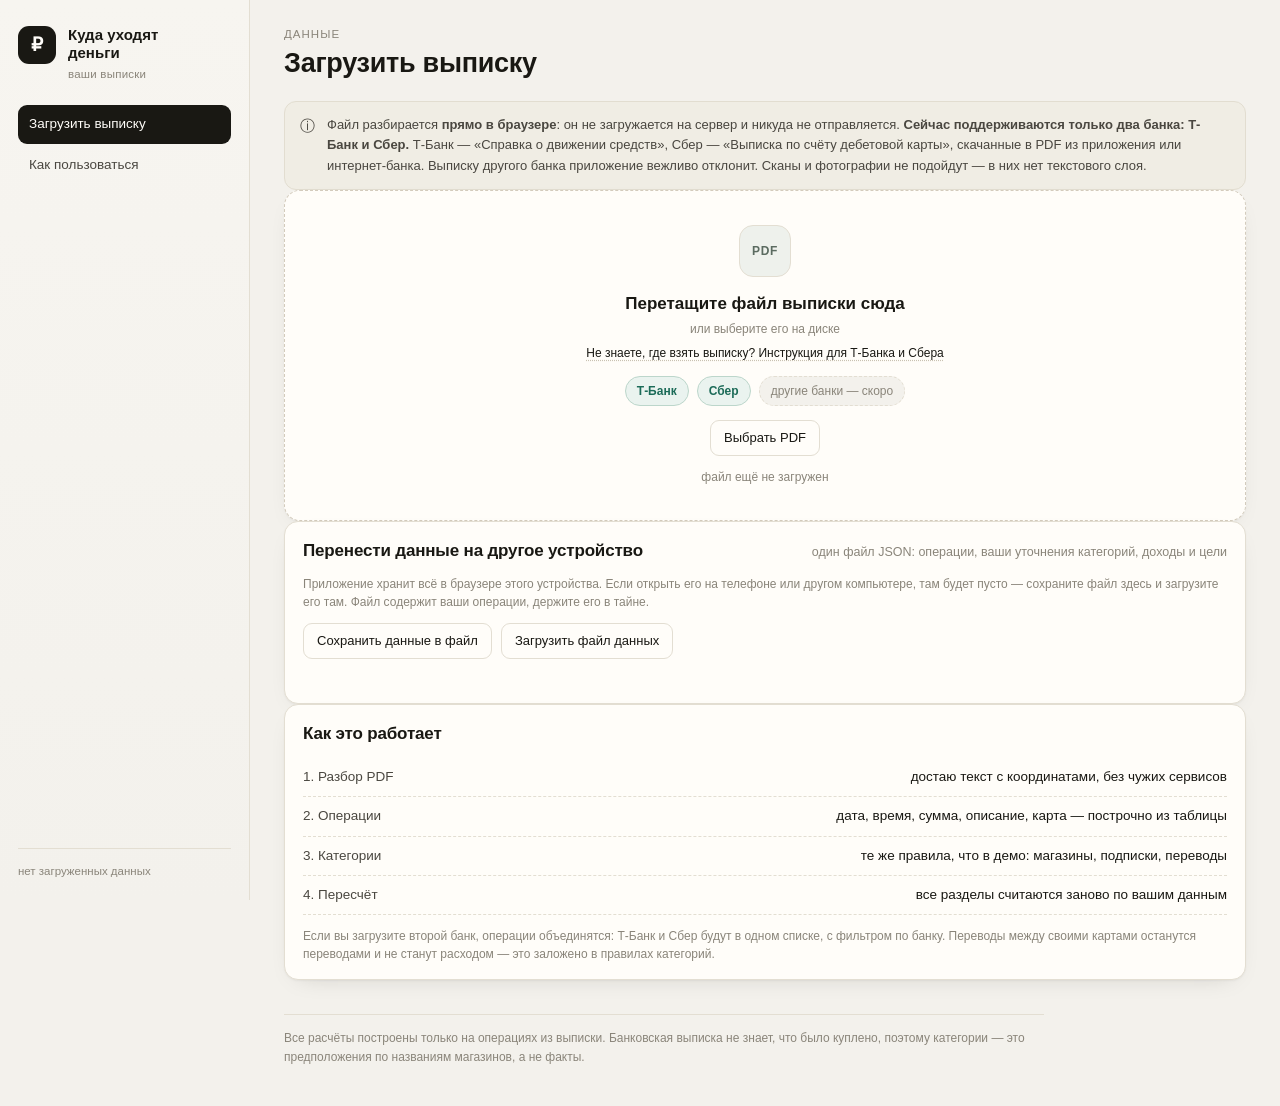
==== index.html @ 649d1c8f "Плашка банков: «другие банки — скоро» вместо «пока нет»" ====
<!DOCTYPE html>
<html lang="ru">
<head>
<meta charset="utf-8">
<meta name="viewport" content="width=device-width, initial-scale=1">
<title>Куда уходят деньги — разбор выписок Т-Банка и Сбера</title>
<meta name="theme-color" content="#f3f1ec">
<meta name="description" content="Разбор банковских выписок Т-Банка и Сбера: привычки, подписки, экономия. Данные не покидают устройство.">
<meta name="mobile-web-app-capable" content="yes">
<meta name="apple-mobile-web-app-capable" content="yes">
<meta name="apple-mobile-web-app-status-bar-style" content="default">
<meta name="apple-mobile-web-app-title" content="Деньги">
<link rel="manifest" href="manifest.webmanifest">
<link rel="apple-touch-icon" href="icon-192.png">
<link rel="icon" href="icon-192.png">
<style>
:root{
  --paper:#f3f1ec;
  --card:#fffdf9;
  --ink:#191813;
  --ink-2:#4a4740;
  --muted:#8a857a;
  --line:#e3ded2;
  --line-2:#efeae0;
  --green:#1c6b58;
  --green-soft:#e4efe9;
  --terra:#b4552a;
  --terra-soft:#f8e9e0;
  --amber:#a8791a;
  --amber-soft:#f8efd8;
  --red:#a8322a;
  --red-soft:#f8e4e1;
  --blue:#2f5f8f;
  --blue-soft:#e5eefa;
  --shadow:0 1px 2px rgba(25,24,19,.04), 0 8px 24px -16px rgba(25,24,19,.25);
  --r:14px;
}
*{box-sizing:border-box}
html,body{margin:0;padding:0}
body{
  background:var(--paper);
  color:var(--ink);
  font:15px/1.5 -apple-system,"Segoe UI",Roboto,"Helvetica Neue",Arial,sans-serif;
  -webkit-font-smoothing:antialiased;
  font-feature-settings:"tnum" 1,"lnum" 1;
}
h1,h2,h3,h4{margin:0;font-weight:600;letter-spacing:-.01em}
a{color:inherit}
button{font:inherit}

/* ---------- shell ---------- */
.shell{display:flex;min-height:100vh;max-width:1500px;margin:0 auto}
.side{
  width:250px;flex:0 0 250px;border-right:1px solid var(--line);
  padding:26px 18px 20px;position:sticky;top:0;height:100vh;
  display:flex;flex-direction:column;gap:22px;background:linear-gradient(180deg,#f7f5f0,#f3f1ec)
}
.brand{display:flex;gap:12px;align-items:flex-start}
.brand-mark{
  width:38px;height:38px;border-radius:11px;background:var(--ink);color:#fffdf9;
  display:grid;place-items:center;font-size:19px;font-weight:600;flex:0 0 38px
}
.brand-title{font-size:15px;font-weight:600;line-height:1.2}
.brand-sub{font-size:11.5px;color:var(--muted);margin-top:4px;letter-spacing:.02em}
.nav{display:flex;flex-direction:column;gap:2px}
.nav-item{
  display:flex;align-items:center;justify-content:space-between;gap:8px;
  padding:9px 11px;border-radius:9px;cursor:pointer;border:0;background:none;
  text-align:left;color:var(--ink-2);font-size:13.5px
}
.nav-item:hover{background:#eae6dd;color:var(--ink)}
.nav-item.active{background:var(--ink);color:#fffdf9}
.nav-item .badge{
  font-size:10.5px;padding:1px 6px;border-radius:20px;background:#e9e4d9;color:var(--ink-2)
}
.nav-item.active .badge{background:rgba(255,255,255,.16);color:#fff}
.side-foot{margin-top:auto;border-top:1px solid var(--line);padding-top:14px}
.side-note{font-size:11.5px;line-height:1.45;color:var(--muted)}
.side-note b{color:var(--ink-2);font-weight:600}

/* ---------- main ---------- */
.main{flex:1;min-width:0;padding:26px 34px 40px;max-width:1180px}
.top{display:flex;align-items:flex-end;justify-content:space-between;gap:20px;margin-bottom:22px}
.crumb{font-size:11.5px;text-transform:uppercase;letter-spacing:.09em;color:var(--muted);margin-bottom:5px}
h1{font-size:27px;line-height:1.15}
.top-right{display:flex;gap:10px;align-items:center}
.period-pill{display:flex;justify-content:flex-end;flex:1;min-width:0}
.top{flex-wrap:wrap}
.foot{margin-top:34px;font-size:12px;color:var(--muted);border-top:1px solid var(--line);padding-top:14px;max-width:760px;line-height:1.55}

/* ---------- blocks ---------- */
.section{margin:30px 0 0}
.section-head{display:flex;align-items:baseline;justify-content:space-between;gap:16px;margin-bottom:12px}
.section-head h2{font-size:17px}
.section-head .hint{font-size:12.5px;color:var(--muted);max-width:520px;text-align:right}
.grid{display:grid;gap:14px}
.g2{grid-template-columns:repeat(2,minmax(0,1fr))}
.g3{grid-template-columns:repeat(3,minmax(0,1fr))}
.g4{grid-template-columns:repeat(4,minmax(0,1fr))}
.card{background:var(--card);border:1px solid var(--line);border-radius:var(--r);padding:16px 18px;box-shadow:var(--shadow)}
.card.pad0{padding:0;overflow:hidden}
.kpi .label{font-size:12px;color:var(--muted);letter-spacing:.01em}
.kpi .value{font-size:26px;font-weight:600;letter-spacing:-.02em;margin-top:6px;line-height:1.1}
.kpi .value.sm{font-size:21px}
.kpi .sub{font-size:12px;color:var(--muted);margin-top:6px}
.kpi .sub b{color:var(--ink-2);font-weight:600}
.kpi.accent{background:linear-gradient(160deg,#1e5b4d,#173f36);color:#f2f6f3;border-color:#173f36}
.kpi.accent .label,.kpi.accent .sub{color:#b9cfc7}
.kpi.accent .sub b{color:#fff}
.kpi.warn{background:var(--terra-soft);border-color:#efd6c8}
.kpi.warn .label{color:#8c4a25}
.kpi.green{background:var(--green-soft);border-color:#d3e6dd}

.note{
  display:flex;gap:12px;padding:13px 15px;border-radius:12px;font-size:13px;line-height:1.55;
  background:var(--amber-soft);border:1px solid #ecdcb4;color:#5f4a14
}
.note .ico{font-size:15px;line-height:1.4}
.note.blue{background:var(--blue-soft);border-color:#cfdff2;color:#254b73}
.note.grey{background:#f0ede4;border-color:#e2ddd0;color:var(--ink-2)}

/* ---------- tables ---------- */
table{width:100%;border-collapse:collapse;font-size:13.5px}
th{
  text-align:left;font-weight:600;font-size:11px;letter-spacing:.07em;text-transform:uppercase;
  color:var(--muted);padding:8px 10px;border-bottom:1px solid var(--line)
}
td{padding:9px 10px;border-bottom:1px solid var(--line-2);vertical-align:middle}
tr:last-child td{border-bottom:0}
tbody tr:hover{background:#faf8f3}
td.num,th.num{text-align:right;font-variant-numeric:tabular-nums;white-space:nowrap}
.t-muted{color:var(--muted)}
.t-small{font-size:12px}
.clickable{cursor:pointer}
.rowlink{color:inherit;text-decoration:none}
tr.link:hover .name{color:var(--green);text-decoration:underline;text-underline-offset:3px}
.link{cursor:pointer;text-decoration:underline dotted;text-decoration-color:#c9c2b2;text-underline-offset:3px}
.link:hover{color:var(--green);text-decoration-color:var(--green)}
tr.active-row{background:#f6f2e7}
.kpi .value.sm{font-size:19px}

.chip{
  display:inline-flex;align-items:center;gap:5px;font-size:11.5px;padding:2px 8px;border-radius:20px;
  background:#efebe1;color:var(--ink-2);white-space:nowrap
}
.chip.green{background:var(--green-soft);color:#1a5a4a}
.chip.red{background:var(--red-soft);color:#8f2a23}
.chip.amber{background:var(--amber-soft);color:#7a5813}
.chip.blue{background:var(--blue-soft);color:#2b527c}
.chip.terra{background:var(--terra-soft);color:#8f4322}
.dot{width:8px;height:8px;border-radius:50%;display:inline-block;flex:0 0 8px}

.legend{display:flex;flex-wrap:wrap;gap:10px 16px;font-size:12px;color:var(--ink-2)}
.legend i{width:9px;height:9px;border-radius:3px;display:inline-block;margin-right:6px}

/* ---------- charts ---------- */
.chart{width:100%;display:block;overflow:visible}
.chart text{font-size:10.5px;fill:var(--muted);font-variant-numeric:tabular-nums}
.chart .gridline{stroke:var(--line-2);stroke-width:1}
.chart .axis{stroke:var(--line);stroke-width:1}
.chart .bar{transition:opacity .15s}
.chart .bar:hover{opacity:.75}
.spark{height:120px}
.hbar-row{display:grid;grid-template-columns:1fr;gap:4px;margin-bottom:10px}
.hbar-top{display:flex;justify-content:space-between;font-size:12.5px;gap:10px}
.hbar-track{height:7px;background:#eae5da;border-radius:5px;overflow:hidden}
.hbar-fill{height:100%;border-radius:5px;background:var(--green)}

/* ---------- misc ---------- */
.kv{display:flex;justify-content:space-between;gap:12px;padding:7px 0;border-bottom:1px dashed var(--line-2);font-size:13.5px}
.kv:last-child{border-bottom:0}
.kv .k{color:var(--muted)}
.kv .v{font-weight:600;font-variant-numeric:tabular-nums}
.two-col{display:grid;grid-template-columns:1.15fr .85fr;gap:14px}
.three-col{display:grid;grid-template-columns:repeat(3,minmax(0,1fr));gap:14px;align-items:start}
.list{display:flex;flex-direction:column}
.list-item{display:flex;justify-content:space-between;align-items:center;gap:14px;padding:11px 0;border-bottom:1px solid var(--line-2)}
.list-item:last-child{border-bottom:0}
.list-item .t{font-size:13.5px}
.list-item .s{font-size:11.5px;color:var(--muted);margin-top:2px}
.list-item .a{font-weight:600;white-space:nowrap;font-variant-numeric:tabular-nums}
.empty{padding:26px;text-align:center;color:var(--muted);font-size:13px}

.btn{
  border:1px solid var(--line);background:var(--card);color:var(--ink);padding:7px 13px;border-radius:9px;
  cursor:pointer;font-size:13px
}
.btn:hover{border-color:#cfc8b8;background:#faf8f3}
.btn.active{background:var(--ink);color:#fffdf9;border-color:var(--ink)}
.btn.sm{padding:4px 10px;font-size:12px;border-radius:7px}
.seg{display:inline-flex;background:#eae5da;border-radius:10px;padding:3px;gap:2px;flex-wrap:wrap}
.seg .btn{border:0;background:none;border-radius:7px;padding:6px 11px}
.seg .btn.active{background:var(--card);box-shadow:0 1px 3px rgba(0,0,0,.08);color:var(--ink)}

input[type=text],input[type=search],select{
  font:inherit;font-size:13.5px;padding:8px 11px;border:1px solid var(--line);border-radius:9px;
  background:var(--card);color:var(--ink);outline:none;min-width:0
}
input[type=text]:focus,input[type=search]:focus,select:focus{border-color:#b9b2a2;box-shadow:0 0 0 3px #ece7dc}
input[type=range]{accent-color:var(--green);width:100%}
.filters{display:flex;gap:9px;flex-wrap:wrap;align-items:center}

/* modal */
.modal{position:fixed;inset:0;background:rgba(25,24,19,.38);backdrop-filter:blur(2px);display:grid;place-items:center;padding:24px;z-index:50}
.modal[hidden]{display:none}
.modal-card{
  background:var(--card);border-radius:16px;max-width:820px;width:100%;max-height:86vh;
  display:flex;flex-direction:column;box-shadow:0 30px 80px -30px rgba(0,0,0,.5);border:1px solid var(--line)
}
.modal-head{display:flex;justify-content:space-between;align-items:flex-start;gap:16px;padding:18px 20px 12px;border-bottom:1px solid var(--line-2)}
.modal-head h3{font-size:16px}
.modal-sub{font-size:12.5px;color:var(--muted);margin-top:3px}
.modal-body,#modalBody{padding:6px 20px 20px;overflow:auto}
.icon-btn{border:0;background:#efebe1;width:30px;height:30px;border-radius:8px;cursor:pointer;color:var(--ink-2)}
.icon-btn:hover{background:#e6e0d3}
.tip{
  position:fixed;pointer-events:none;background:var(--ink);color:#fffdf9;font-size:12px;padding:6px 9px;
  border-radius:7px;z-index:99;white-space:nowrap;transform:translate(-50%,-135%)
}

/* insights */
.insight{
  border-left:3px solid var(--green);background:var(--card);border-radius:0 12px 12px 0;
  padding:14px 16px;border-top:1px solid var(--line);border-right:1px solid var(--line);border-bottom:1px solid var(--line)
}
.insight h4{font-size:14px;margin-bottom:6px}
.insight p{margin:0;font-size:13px;color:var(--ink-2);line-height:1.55}
.insight .num{font-weight:600;color:var(--ink)}
.insight.terra{border-left-color:var(--terra)}
.insight.amber{border-left-color:var(--amber)}
.insight.blue{border-left-color:var(--blue)}

.rec{
  display:grid;grid-template-columns:26px 1fr auto;gap:14px;align-items:start;
  padding:15px 16px;border:1px solid var(--line);border-radius:12px;background:var(--card);cursor:pointer;
  transition:border-color .15s,transform .15s
}
.rec:hover{border-color:#c8c0ad}
.rec .pri{font-size:12px;font-weight:600;color:var(--muted);padding-top:2px}
.rec .title{font-size:14.5px;font-weight:600;margin-bottom:4px}
.rec .why{font-size:12.5px;color:var(--ink-2);line-height:1.5;max-width:640px}
.rec .meta{display:flex;gap:8px;flex-wrap:wrap;margin-top:8px}
.rec .save{text-align:right}
.rec .save .v{font-size:17px;font-weight:600;white-space:nowrap}
.rec .save .l{font-size:11px;color:var(--muted)}
.rec.hi{border-left:3px solid var(--red)}
.rec.mid{border-left:3px solid var(--amber)}
.rec.lo{border-left:3px solid var(--line)}

.scen-grid{display:grid;grid-template-columns:1fr 1fr;gap:14px}
.scen-result{background:linear-gradient(160deg,#1e5b4d,#173f36);color:#eef5f1;border-radius:14px;padding:20px}
.scen-result .big{font-size:34px;font-weight:600;letter-spacing:-.02em;line-height:1.1;margin:6px 0 2px}
.scen-result .small{font-size:12px;color:#b9cfc7}
.scen-result hr{border:0;border-top:1px solid rgba(255,255,255,.16);margin:16px 0}
.scen-row{display:flex;justify-content:space-between;font-size:13px;padding:4px 0}
.cat-pick{display:flex;flex-wrap:wrap;gap:7px}
.cat-pick .btn{font-size:12.5px}
.slider-val{font-size:22px;font-weight:600;letter-spacing:-.02em}


/* --- автоматические находки --- */
.ins{position:relative;padding-left:56px}
.ins-n{position:absolute;left:18px;top:18px;font-size:12px;font-weight:700;color:var(--green);letter-spacing:.06em}
.ins-t{font-size:14px;font-weight:600;margin-bottom:5px;line-height:1.35}
.ins-x{font-size:12.8px;line-height:1.55;color:#3c3a33}
.chips{display:flex;flex-wrap:wrap;gap:6px}
/* ---------- период: пресеты + календарь ---------- */
.srcseg{margin-right:2px}
.yearsel{font:inherit;font-size:12px;padding:6px 8px;border:1px solid var(--line);border-radius:9px;background:var(--card);color:var(--ink)}
.datebar{display:flex;align-items:center;gap:10px;flex-wrap:wrap;justify-content:flex-end}
.datebar .presets{background:#eae5da;border-radius:10px;padding:3px;display:inline-flex;gap:2px;flex-wrap:wrap}
.datebar .presets .btn{border:0;background:none;border-radius:7px;padding:6px 9px;font-size:12px;color:var(--ink-2)}
.datebar .presets .btn.active{background:var(--card);box-shadow:0 1px 3px rgba(0,0,0,.08);color:var(--ink)}
.datebar .dates{display:inline-flex;align-items:center;gap:6px;background:var(--card);border:1px solid var(--line);
  border-radius:10px;padding:5px 9px}
.datebar .dates input[type=date]{border:0;background:none;font:inherit;font-size:12.5px;color:var(--ink);
  padding:2px 2px;outline:none;width:118px}
.datebar .dates .dash{color:var(--muted);font-size:12px}
.datebar .rangelbl{font-size:11.5px;color:var(--muted);white-space:nowrap}

/* ---------- рекомендации: прекращённые привычки ---------- */
.rec.done{border-left-color:#9db8ad;background:#f7faf8}
.rec.done .pri{color:#7f9a91}
.rec.done .save .v{color:#5d7a72}

/* ---------- непонятные траты ---------- */
.unk-head{display:flex;justify-content:space-between;align-items:flex-start;gap:14px}
.unk-name{font-size:14.5px;font-weight:600}
.unk-sum{font-size:15px;font-weight:600;white-space:nowrap}
.unk-body{margin-top:10px;display:grid;gap:6px}
.unk-row{display:grid;grid-template-columns:118px 1fr;gap:10px;font-size:12.5px;line-height:1.55;color:var(--ink-2)}
.unk-k{color:var(--muted);font-size:12px}
.unk-row a{color:var(--green)}
.chip.clickable{cursor:pointer;border:1px solid var(--line);background:#faf8f3}
.chip.clickable:hover{background:var(--green-soft);border-color:#c9d9d1}.filters select{max-width:250px}
.filters input[type=number]{font:inherit;font-size:13px;padding:7px 9px;border:1px solid var(--line);border-radius:9px;background:var(--card)}

/* ---------- калькуляторы: месяц, счёт, накопления ---------- */
.inp-num{font:inherit;font-size:13.5px;padding:7px 10px;border:1px solid var(--line);border-radius:9px;
  background:var(--card);color:var(--ink);outline:none;width:130px;text-align:right}
.inp-date{font:inherit;font-size:12.5px;padding:6px 9px;border:1px solid var(--line);border-radius:9px;background:var(--card);color:var(--ink)}
.inp-num:focus,.inp-date:focus{border-color:#b9b2a2;box-shadow:0 0 0 3px #ece7dc}
.calc-table td{padding:7px 10px;vertical-align:middle}
.calc-table td input[type=text]{width:100%;min-width:150px}
.calc-table td input[type=number]{width:130px}
.chk{display:inline-flex;align-items:center;gap:7px;font-size:12.5px;color:var(--ink-2);cursor:pointer;user-select:none}
.chk input{accent-color:var(--green);width:15px;height:15px;cursor:pointer}
.bar{height:6px;border-radius:4px;background:#e7e2d6;overflow:hidden;max-width:220px}
.bar i{display:block;height:100%;background:var(--green);border-radius:4px}
.unk-actions{display:flex;gap:10px;align-items:center;margin-top:10px;flex-wrap:wrap}
.unk-actions select{max-width:240px}

.inp-num::placeholder{color:#b8b0a1;font-weight:400}

/* загрузка выписки */
.dropzone{display:flex;flex-direction:column;align-items:center;justify-content:center;text-align:center;
  padding:34px 20px;border:1.5px dashed #d3cbbc;border-radius:16px;transition:border-color .15s,background .15s}
.dropzone.over{border-color:var(--green);background:#f2f7f4}
.dropicon{width:52px;height:52px;border-radius:14px;background:#eef1ec;border:1px solid var(--line);
  display:flex;align-items:center;justify-content:center;font-size:12px;font-weight:700;letter-spacing:.06em;color:#5b6b60}
.drop-t{font-size:17px;font-weight:600;margin-top:14px}
.kvr{display:flex;justify-content:space-between;gap:20px;padding:9px 0;border-bottom:1px dashed var(--line);font-size:13.5px}
.kvr:last-of-type{border-bottom:0}
.kvr .k{color:var(--ink-2)}
.kvr .v{color:var(--ink);text-align:right}
.btn.ghost{background:transparent}

.drop-banks{display:flex;gap:8px;flex-wrap:wrap;justify-content:center;margin-top:14px}
.drop-banks .bk{font-size:12px;padding:5px 11px;border-radius:20px;border:1px solid var(--line);background:var(--paper);color:var(--ink-2);white-space:nowrap}
.drop-banks .bk.ok{border-color:#bcd6cb;background:#eaf3ef;color:#1c6b58;font-weight:600}
.drop-banks .bk.no{color:var(--muted);border-style:dashed}

/* ======================= МОБИЛЬНАЯ ВЕРСИЯ (<=720px) =======================
   Блок стоит в самом конце файла: ранние правила с той же специфичностью
   (напр. .unk-row, .ins, .filters select) иначе перебивают мобильные. */
@media (max-width:720px){
  body{padding-bottom:calc(68px + env(safe-area-inset-bottom))}
  .shell{display:block}
  .side{display:none}
  .main{padding:14px 13px 26px;max-width:none;width:100%}

  .top{gap:8px;margin-bottom:12px}
  .crumb{font-size:11px;letter-spacing:.05em}
  h1{font-size:21px;line-height:1.15}
  .period-pill{flex:none;width:100%}
  .datebar{gap:8px;justify-content:flex-start;width:100%}
  .datebar .presets{width:100%;flex-wrap:nowrap;overflow-x:auto;scrollbar-width:none;padding:4px;gap:3px}
  .datebar .presets::-webkit-scrollbar{display:none}
  .datebar .presets .btn{flex:0 0 auto;min-height:34px;padding:7px 11px;font-size:12.5px}
  .datebar .yearsel{flex:0 0 auto;min-height:34px;font-size:12.5px}
  .datebar .dates{width:100%;justify-content:space-between;padding:4px 8px}
  .datebar .dates input[type=date]{flex:1;min-width:0;width:auto;font-size:13.5px;min-height:34px}
  .datebar .rangelbl{width:100%;white-space:normal}

  .g2,.g3,.two-col,.three-col,.scen-grid{grid-template-columns:1fr}
  .g4{grid-template-columns:repeat(2,minmax(0,1fr));gap:9px}
  .g4 .kpi{padding:11px 12px}
  .g4 .kpi .value{font-size:19px}
  .g4 .kpi .label{font-size:11px}
  .g4 .kpi .sub{font-size:11px;line-height:1.4}
  .card{padding:13px;border-radius:12px}
  .section-head{flex-direction:column;align-items:flex-start;gap:3px}
  .section-head .hint{text-align:left}
  .kpi{padding:13px 14px}
  .kpi .value{font-size:22px;letter-spacing:-.01em}
  .ins{padding-left:46px}
  .ins-n{left:13px;top:14px}

  .rec{grid-template-columns:1fr;padding:13px;gap:8px}
  .rec .pri{font-size:11px}
  .rec .save{text-align:left;white-space:normal;display:flex;gap:6px;align-items:baseline}
  .rec .save .v{font-size:16px}

  .unk-head{flex-direction:column;gap:4px}
  .unk-row{grid-template-columns:1fr;gap:1px;padding:3px 0}
  .unk-actions{gap:8px}
  .unk-actions select{max-width:none;width:100%}

  .filters{flex-direction:column;align-items:stretch;gap:8px}
  .filters > *{width:100%!important;max-width:none!important;min-width:0}
  .filters .btn,.filters select,.filters input{min-height:40px;font-size:14px}
  .btn{min-height:36px}
  .seg .btn{min-height:34px}

  /* графики: viewBox 760 сжимается до ~340 — увеличиваем шрифт в единицах SVG */
  .chart text{font-size:20px}
  .chart .pt circle{r:8}

  /* таблицы -> карточки (метки столбцов подставляет labelTables в app.js) */
  table{display:block;width:100%}
  thead{display:none}
  tbody{display:block}
  tbody tr{display:block;border:1px solid var(--line);border-radius:12px;padding:11px 13px;margin:0 0 9px;background:var(--card)}
  tbody tr:last-child{margin-bottom:0}
  tbody td{display:flex;justify-content:space-between;align-items:baseline;gap:14px;
    padding:3px 0!important;border:0!important;white-space:normal!important;text-align:right}
  tbody td:first-child{display:block;text-align:left;font-weight:600;font-size:14px;
    padding:0 0 7px!important;margin-bottom:3px;border-bottom:1px dashed var(--line)!important}
  tbody td:first-child::before{display:none}
  tbody td[data-label]::before{content:attr(data-label);color:var(--muted);font-size:11.5px;font-weight:400;
    text-align:left;flex:0 0 auto;max-width:55%;white-space:normal;margin-right:8px}
  /* ячейка с вложенными блоками (длинное описание) — в столбик, а не в строку */
  tbody td:has(> div), tbody td:has(> small){display:block;text-align:left}
  tbody td:has(> div)::before, tbody td:has(> small)::before{display:block;margin:0 0 2px}
  .filters input[type=number]{width:100%}
  tbody td[colspan]{display:block;text-align:center;padding:4px 0!important}
  tbody td[colspan]::before{display:none}
  .card table td{background:transparent}
  tbody tr:hover td{background:transparent}

  /* нижняя навигация */
  .mnav{position:fixed;left:0;right:0;bottom:0;z-index:40;display:flex;gap:2px;
    background:var(--card);border-top:1px solid var(--line);
    padding:5px 4px calc(5px + env(safe-area-inset-bottom));box-shadow:0 -2px 12px rgba(0,0,0,.05)}
  .mnav-item{flex:1;display:flex;flex-direction:column;align-items:center;gap:2px;position:relative;
    background:none;border:0;font:inherit;font-size:10.5px;color:var(--muted);
    padding:7px 2px;border-radius:10px;cursor:pointer}
  .mnav-item .mi{font-size:17px;line-height:1;font-weight:400}
  .mnav-item.active{color:var(--green);background:var(--green-soft);font-weight:600}
  .mnav-item .mb{position:absolute;top:1px;right:calc(50% - 22px);font-style:normal;font-size:9px;
    background:var(--green);color:#fff;border-radius:8px;padding:1px 5px;line-height:1.4}

  /* шторка «Ещё» */
  .drawer{position:fixed;inset:0;z-index:60;background:var(--paper);display:flex;flex-direction:column;
    overflow:auto;padding-bottom:env(safe-area-inset-bottom)}
  .drawer-head{display:flex;align-items:center;justify-content:space-between;
    padding:14px 16px;border-bottom:1px solid var(--line);font-weight:600;position:sticky;top:0;background:var(--paper)}
  .drawer-list{display:flex;flex-direction:column;padding:8px}
  .drawer-item{display:flex;align-items:center;justify-content:space-between;gap:10px;
    background:none;border:0;font:inherit;font-size:15px;color:var(--ink);
    padding:13px 12px;border-radius:10px;text-align:left;cursor:pointer}
  .drawer-item.active{background:var(--green-soft);color:var(--green);font-weight:600}
  .drawer-foot{margin-top:auto;padding:14px 16px;border-top:1px solid var(--line);
    font-size:12px;color:var(--muted);line-height:1.6}
  body.drawer-open{overflow:hidden;touch-action:none}

  /* модалка на весь экран */
  .modal{padding:0;align-items:stretch}
  .modal-card{max-width:none;width:100%;height:100dvh;max-height:100dvh;border-radius:0;display:flex;flex-direction:column}
  .modal-head{padding:14px 16px}
  #modalBody{overflow:auto;flex:1;padding:12px 14px}
  #modalBody table td{font-size:13px}
}

/* кнопка установки приложения (появляется, когда браузер готов ставить PWA) */
.install-btn{position:fixed;left:50%;transform:translateX(-50%);bottom:calc(78px + env(safe-area-inset-bottom));
  z-index:45;font:inherit;font-size:13px;font-weight:600;padding:11px 18px;border-radius:24px;
  background:var(--green);color:#fffdf9;border:0;cursor:pointer;
  box-shadow:0 6px 18px rgba(28,107,88,.28)}
.install-btn:active{transform:translateX(-50%) scale(.98)}
@media (min-width:721px){.install-btn{bottom:20px}}
/* встроенный режим (Telegram/VK): без лишних отступов снизу */
html.embedded body{padding-bottom:0}

/* --- страница «Как пользоваться» --- */
.steps{margin:0;padding-left:20px;display:grid;gap:8px;font-size:13.5px;line-height:1.6;color:var(--ink-2)}
.steps li::marker{color:var(--green);font-weight:600}
.step-card{padding:16px 16px 14px;position:relative}
.step-n{font-size:12px;font-weight:700;color:var(--green);letter-spacing:.06em}
.step-t{font-size:15px;font-weight:600;margin:6px 0 6px}
.step-x{font-size:12.5px;line-height:1.55;color:var(--ink-2)}

/* --- плашка «новая версия» --- */
.toast{position:fixed;left:50%;transform:translateX(-50%);bottom:22px;z-index:60;background:#191813;color:#f6f2e7;
  border-radius:12px;padding:11px 14px;display:flex;align-items:center;gap:12px;font-size:13px;
  box-shadow:0 12px 30px rgba(0,0,0,.22);max-width:calc(100vw - 24px)}
.toast button{background:#1c6b58;color:#fff;border:0;border-radius:9px;padding:7px 12px;font:inherit;font-size:12.5px;cursor:pointer}
.toast button.ghost2{background:transparent;color:#cfc8b8;border:1px solid #4a463c}
@media (max-width:720px){ .toast{bottom:calc(72px + env(safe-area-inset-bottom))} }

</style>
</head>
<body>
<div class="shell">
  <aside class="side">
    <div class="brand">
      <div class="brand-mark">₽</div>
      <div>
        <div class="brand-title">Куда уходят<br>деньги</div>
        <div class="brand-sub" id="brandSub">ваши выписки</div>
      </div>
    </div>
    <nav class="nav" id="nav"></nav>
    <div class="side-foot">
      <div class="side-note" id="dataNote"></div>
    </div>
  </aside>

  <main class="main">
    <header class="top">
      <div>
        <div class="crumb" id="crumb">Обзор</div>
        <h1 id="pageTitle">Обзор</h1>
      </div>
      <div class="top-right">
        <div class="period-pill" id="periodPill"></div>
      </div>
    </header>
    <div id="view"></div>
    <footer class="foot">
      Все расчёты построены только на операциях из выписки. Банковская выписка не знает, что было куплено,
      поэтому категории — это предположения по названиям магазинов, а не факты.
    </footer>
  </main>
</div>

<div class="modal" id="modal" hidden>
  <div class="modal-card">
    <div class="modal-head">
      <div>
        <h3 id="modalTitle">Операции</h3>
        <div class="modal-sub" id="modalSub"></div>
      </div>
      <button class="icon-btn" id="modalClose" aria-label="Закрыть">✕</button>
    </div>
    <div id="modalBody"></div>
  </div>
</div>

<div class="tip" id="tip" hidden></div>

<script>
/* pdfread.js — чтение PDF целиком в браузере (и в Node для проверки).
   Возвращает страницы с позиционированными текстовыми фрагментами:
   [{ p: 1, runs: [{ x, y, sx, sy, t }, ...] }, ...]
   Работает на DecompressionStream('deflate') — без внешних библиотек. */
(function (g) {
  "use strict";

  function latin1(u8) {
    let out = "", CH = 0x8000;
    for (let i = 0; i < u8.length; i += CH) {
      out += String.fromCharCode.apply(null, u8.subarray(i, i + CH));
    }
    return out;
  }
  function bytesOf(str) {
    const a = new Uint8Array(str.length);
    for (let i = 0; i < str.length; i++) a[i] = str.charCodeAt(i) & 0xff;
    return a;
  }
  async function inflate(u8, raw) {
    const ds = new g.DecompressionStream(raw ? "deflate-raw" : "deflate");
    const writer = ds.writable.getWriter();
    writer.write(u8); writer.close();
    const buf = await new Response(ds.readable).arrayBuffer();
    return new Uint8Array(buf);
  }

  function parseAmount(s) {
    const m = /[-+]?\d+(?:\.\d+)?/.exec(s);
    return m ? parseFloat(m[0]) : null;
  }

  async function read(arrayBuffer) {
    const bytes = new Uint8Array(arrayBuffer);
    const src = latin1(bytes);
    const objs = new Map();          // num -> строка тела объекта
    const streams = new Map();       // num -> Uint8Array (распакованный stream)

    // 1. все объекты
    const re = /(?<![0-9])(\d+)\s+(\d+)\s+obj\b/g;
    let m;
    while ((m = re.exec(src))) {
      const num = parseInt(m[1], 10);
      const start = re.lastIndex;
      const end = src.indexOf("endobj", start);
      if (end < 0) continue;
      objs.set(num, src.slice(start, end));
    }

    // 2. распаковка всех потоков
    for (const [num, body] of objs) {
      const i = body.indexOf("stream");
      if (i < 0) continue;
      let j = i + 6;
      if (body[j] === "\r" && body[j + 1] === "\n") j += 2;
      else if (body[j] === "\n" || body[j] === "\r") j += 1;
      const k = body.lastIndexOf("endstream");
      if (k < 0 || k <= j) continue;
      const head = body.slice(0, i);
      let slice = body.slice(j, k);
      const lm = /\/Length\s+(\d+)(?!\s+\d+\s+R)/.exec(head);
      if (lm) {
        const L = parseInt(lm[1], 10);
        if (L > 0 && L <= slice.length) slice = slice.slice(0, L);
      } else {
        while (slice.length && (slice.charCodeAt(slice.length - 1) === 10 || slice.charCodeAt(slice.length - 1) === 13 || slice.charCodeAt(slice.length - 1) === 32)) slice = slice.slice(0, -1);
      }
      const raw = bytesOf(slice);
      if (/FlateDecode/.test(head)) {
        try { streams.set(num, await inflate(raw, false)); }
        catch (e) {
          try { streams.set(num, await inflate(raw, true)); }
          catch (e2) { streams.set(num, raw); }
        }
      } else {
        streams.set(num, raw);
      }
    }

    // 3. объекты внутри /ObjStm
    const extra = [];
    for (const [num, body] of objs) {
      if (body.indexOf("/ObjStm") < 0) continue;
      const sb = streams.get(num);
      if (!sb) continue;
      const mn = /\/N\s+(\d+)/.exec(body), mf = /\/First\s+(\d+)/.exec(body);
      if (!mn || !mf) continue;
      const N = parseInt(mn[1], 10), first = parseInt(mf[1], 10);
      const text = latin1(sb);
      const hdr = text.slice(0, first).trim().split(/\s+/).map(Number);
      const pairs = [];
      for (let i = 0; i < Math.min(hdr.length, 2 * N); i += 2) pairs.push([hdr[i], hdr[i + 1]]);
      pairs.forEach((pair, idx) => {
        const start = first + pair[1];
        const end = idx + 1 < pairs.length ? first + pairs[idx + 1][1] : text.length;
        if (!objs.has(pair[0])) extra.push([pair[0], text.slice(start, end)]);
      });
    }
    extra.forEach(([n, b]) => objs.set(n, b));

    // 4. страницы
    function refNum(body, key) {
      const r = new RegExp("/" + key + "\\s+(\\d+)\\s+\\d+\\s+R").exec(body);
      return r ? parseInt(r[1], 10) : null;
    }
    const pages = [];
    function walk(num, depth) {
      if (depth > 40 || num == null) return;
      const b = objs.get(num);
      if (!b) return;
      if (/\/Type\s*\/Page[^s]/.test(b)) { pages.push(num); return; }
      if (/\/Type\s*\/Pages/.test(b)) {
        const km = /\/Kids\s*\[(.*?)\]/s.exec(b);
        if (km) {
          const rr = /(\d+)\s+\d+\s+R/g;
          let k;
          while ((k = rr.exec(km[1]))) walk(parseInt(k[1], 10), depth + 1);
        }
      }
    }
    let cat = null;
    for (const [num, b] of objs) if (/\/Type\s*\/Catalog/.test(b)) { cat = num; break; }
    if (cat) walk(refNum(objs.get(cat), "Pages"), 0);
    if (!pages.length) {
      for (const [num, b] of objs) if (/\/Type\s*\/Page[^s]/.test(b)) pages.push(num);
    }

    // 5. шрифты и CMap
    function parseCMap(sb) {
      const s = latin1(sb), cmap = new Map();
      let blk;
      const reChar = /beginbfchar([\s\S]*?)endbfchar/g;
      while ((blk = reChar.exec(s))) {
        const rr = /<([0-9A-Fa-f]+)>\s*<([0-9A-Fa-f]*)>/g;
        let p;
        while ((p = rr.exec(blk[1]))) {
          try { cmap.set(parseInt(p[1], 16), utf16be(p[2])); } catch (e) { }
        }
      }
      const reRange = /beginbfrange([\s\S]*?)endbfrange/g;
      while ((blk = reRange.exec(s))) {
        const rr = /<([0-9A-Fa-f]+)>\s*<([0-9A-Fa-f]+)>\s*<([0-9A-Fa-f]+)>/g;
        let p;
        while ((p = rr.exec(blk[1]))) {
          const a = parseInt(p[1], 16), z = parseInt(p[2], 16), base = parseInt(p[3], 16);
          for (let c = a; c <= Math.min(z, a + 4095); c++) cmap.set(c, String.fromCodePoint(base + (c - a)));
        }
      }
      return cmap;
    }
    function utf16be(hex) {
      let out = "";
      for (let i = 0; i + 3 < hex.length + 1; i += 4) {
        const code = parseInt(hex.slice(i, i + 4), 16);
        if (!isNaN(code)) out += String.fromCharCode(code);
      }
      return out;
    }

    const fontCache = new Map();
    function fontInfo(fnum) {
      if (fontCache.has(fnum)) return fontCache.get(fnum);
      const b = objs.get(fnum) || "";
      const info = { cmap: new Map(), w: new Map(), dw: 1000, two: /\/Type0/.test(b) };
      const tu = refNum(b, "ToUnicode");
      if (tu != null && streams.has(tu)) info.cmap = parseCMap(streams.get(tu));
      const dm = /\/DescendantFonts\s*\[\s*(\d+)\s+\d+\s+R/.exec(b);
      if (dm) {
        const db = objs.get(parseInt(dm[1], 10)) || "";
        const dwm = /\/DW\s+(-?\d+(?:\.\d+)?)/.exec(db);
        if (dwm) info.dw = parseFloat(dwm[1]);
        const wm = /\/W\s*\[([\s\S]*?)\]\s*(?:\/|>>)/.exec(db);
        if (wm) {
          const txt = wm[1];
          const seq = [];
          const rr = /\[([^\]]*)\]|(-?\d+(?:\.\d+)?)/g;
          let p;
          while ((p = rr.exec(txt))) {
            if (p[1] != null) seq.push(p[1].trim().split(/\s+/).filter(Boolean).map(Number));
            else if (p[2] != null) seq.push(parseFloat(p[2]));
          }
          let i = 0;
          while (i < seq.length) {
            if (i + 1 < seq.length && Array.isArray(seq[i + 1])) {
              const c = seq[i] | 0;
              seq[i + 1].forEach((w, k) => info.w.set(c + k, w));
              i += 2;
            } else if (i + 2 < seq.length) {
              const a = seq[i] | 0, z = seq[i + 1] | 0, w = seq[i + 2];
              for (let c = a; c <= Math.min(z, a + 4095); c++) info.w.set(c, w);
              i += 3;
            } else break;
          }
        }
      }
      fontCache.set(fnum, info);
      return info;
    }

    function decodeStr(raw, fi) {
      const codes = [];
      if (fi.two) { for (let i = 0; i + 1 < raw.length; i += 2) codes.push((raw[i] << 8) | raw[i + 1]); }
      else { for (let i = 0; i < raw.length; i++) codes.push(raw[i]); }
      let out = "", wid = 0;
      for (const c of codes) {
        out += fi.cmap.get(c) || "";
        wid += (fi.w.has(c) ? fi.w.get(c) : fi.dw) / 1000;
      }
      return [out, wid];
    }

    // 6. токенизатор контент-потока (по байтам latin1-строки)
    function tokenize(s) {
      const out = [];
      let i = 0;
      const n = s.length;
      while (i < n) {
        const ch = s.charCodeAt(i);
        if (ch === 32 || ch === 9 || ch === 13 || ch === 10 || ch === 12 || ch === 0) { i++; continue; }
        if (ch === 37) { const j = s.indexOf("\n", i); i = j < 0 ? n : j + 1; continue; }
        if (ch === 40) {
          let depth = 1, j = i + 1;
          const buf = [];
          while (j < n) {
            const c = s.charCodeAt(j);
            if (c === 92) {
              const nx = s.charCodeAt(j + 1);
              if (nx >= 48 && nx <= 55) {
                let k = j + 1, oc = "";
                while (k < n && oc.length < 3 && s.charCodeAt(k) >= 48 && s.charCodeAt(k) <= 55) {
                  oc += s[k]; k++;
                }
                buf.push(parseInt(oc, 8) & 0xff); j = k; continue;
              }
              const map = { 110: 10, 114: 13, 116: 9, 98: 8, 102: 12 };
              buf.push(map[nx] != null ? map[nx] : nx); j += 2; continue;
            }
            if (c === 40) depth++;
            else if (c === 41) { depth--; if (depth === 0) { j++; break; } }
            buf.push(c); j++;
          }
          out.push(["str", Uint8Array.from(buf)]); i = j; continue;
        }
        if (ch === 60) {
          if (s.charCodeAt(i + 1) === 60) { out.push(["op", "<<"]); i += 2; continue; }
          const j = s.indexOf(">", i);
          if (j < 0) break;
          let hx = s.slice(i + 1, j).replace(/[^0-9A-Fa-f]/g, "");
          if (hx.length % 2) hx += "0";
          out.push(["str", hexBytes(hx)]); i = j + 1; continue;
        }
        if (ch === 62 && s.charCodeAt(i + 1) === 62) { out.push(["op", ">>"]); i += 2; continue; }
        if (ch === 91) { out.push(["op", "["]); i++; continue; }
        if (ch === 93) { out.push(["op", "]"]); i++; continue; }
        if (ch === 47) {
          const mm = /^\/([^\s\[\]<>()\/%{}]*)/.exec(s.slice(i, i + 200));
          if (mm) { out.push(["name", mm[1]]); i += mm[0].length; continue; }
        }
        const mn = /^[+-]?(\d+\.?\d*|\.\d+)/.exec(s.slice(i, i + 60));
        if (mn) { out.push(["num", parseFloat(mn[0])]); i += mn[0].length; continue; }
        const mo = /^[A-Za-z'"*][A-Za-z0-9'"*]*/.exec(s.slice(i, i + 40));
        if (mo) { out.push(["op", mo[0]]); i += mo[0].length; continue; }
        i++;
      }
      return out;
    }
    function hexBytes(hx) {
      const a = new Uint8Array(hx.length / 2);
      for (let i = 0; i < a.length; i++) a[i] = parseInt(hx.substr(i * 2, 2), 16);
      return a;
    }

    function mul(a, b) {
      return [
        a[0] * b[0] + a[1] * b[2], a[0] * b[1] + a[1] * b[3],
        a[2] * b[0] + a[3] * b[2], a[2] * b[1] + a[3] * b[3],
        a[4] * b[0] + a[5] * b[2] + b[4], a[4] * b[1] + a[5] * b[3] + b[5],
      ];
    }

    // 7. страница → фрагменты
    function pageRuns(pnum) {
      const body = objs.get(pnum) || "";
      let res = body;
      const rm = /\/Resources\s+(\d+)\s+\d+\s+R/.exec(body);
      if (rm) res = objs.get(parseInt(rm[1], 10)) || body;

      const fonts = new Map();
      const fm = /\/Font\s*<<([\s\S]*?)>>/.exec(res);
      if (fm) {
        const rr = /\/(\w+)\s+(\d+)\s+\d+\s+R/g;
        let p;
        while ((p = rr.exec(fm[1]))) fonts.set(p[1], fontInfo(parseInt(p[2], 10)));
      }

      const contents = [];
      const c1 = /\/Contents\s+(\d+)\s+\d+\s+R/.exec(body);
      if (c1) contents.push(parseInt(c1[1], 10));
      else {
        const c2 = /\/Contents\s*\[([\s\S]*?)\]/.exec(body);
        if (c2) {
          const rr = /(\d+)\s+\d+\s+R/g;
          let p;
          while ((p = rr.exec(c2[1]))) contents.push(parseInt(p[1], 10));
        }
      }

      const runs = [];
      for (const cnum of contents) {
        const sb = streams.get(cnum);
        if (!sb) continue;
        const text = latin1(sb);
        let stack = [], ctm = [1, 0, 0, 1, 0, 0], tm = [1, 0, 0, 1, 0, 0], tlm = [1, 0, 0, 1, 0, 0], gs = [];
        let leading = 0, cur = null;

        const toks = tokenize(text);
        for (const [kind, val] of toks) {
          if (kind !== "op") { stack.push([kind, val]); continue; }
          const op = val;
          if (op === "[") { stack.push(["mark", null]); continue; }
          if (op === "]") {
            const items = [];
            while (stack.length && stack[stack.length - 1][0] !== "mark") items.push(stack.pop());
            if (stack.length) stack.pop();
            items.reverse();
            stack.push(["arr", items]);
            continue;
          }
          if (op === "BT") { tm = [1, 0, 0, 1, 0, 0]; tlm = [1, 0, 0, 1, 0, 0]; }
          else if (op === "Tf") {
            if (stack.length >= 2 && stack[stack.length - 2][0] === "name") cur = fonts.get(stack[stack.length - 2][1]) || null;
          }
          else if (op === "TL") { if (stack.length) leading = stack[stack.length - 1][1]; }
          else if (op === "Td" || op === "TD") {
            if (stack.length >= 2) {
              const tx = stack[stack.length - 2][1], ty = stack[stack.length - 1][1];
              if (op === "TD") leading = -ty;
              tlm = mul([1, 0, 0, 1, tx, ty], tlm); tm = tlm.slice();
            }
          }
          else if (op === "Tm") {
            if (stack.length >= 6) {
              tlm = stack.slice(-6).map(x => x[1]); tm = tlm.slice();
            }
          }
          else if (op === "T*") { tlm = mul([1, 0, 0, 1, 0, -leading], tlm); tm = tlm.slice(); }
          else if (op === "cm") { if (stack.length >= 6) ctm = mul(stack.slice(-6).map(x => x[1]), ctm); }
          else if (op === "q") gs.push(ctm.slice());
          else if (op === "Q") { if (gs.length) ctm = gs.pop(); }
          else if (op === "Tj" || op === "'" || op === '"') {
            if (op !== "Tj") { tlm = mul([1, 0, 0, 1, 0, -leading], tlm); tm = tlm.slice(); }
            const top = stack[stack.length - 1];
            if (top && top[0] === "str" && cur) {
              const [s_, w_] = decodeStr(top[1], cur);
              const mm = mul(tm, ctm);
              runs.push({ x: Math.round(mm[4] * 100) / 100, y: Math.round(mm[5] * 100) / 100, sx: mm[0], sy: mm[3], t: s_ });
              const sc = tm[0] || 1;
              tm = mul([1, 0, 0, 1, w_ * sc, 0], tm);
            }
          }
          else if (op === "TJ") {
            const top = stack[stack.length - 1];
            if (top && top[0] === "arr" && cur) {
              let acc = "", adv = 0;
              const sc = tm[0] || 1;
              for (const [k, v] of top[1]) {
                if (k === "str") { const [s_, w_] = decodeStr(v, cur); acc += s_; adv += w_ * sc; }
                else if (k === "num") adv -= v / 1000 * sc;
              }
              const mm = mul(tm, ctm);
              runs.push({ x: Math.round(mm[4] * 100) / 100, y: Math.round(mm[5] * 100) / 100, sx: mm[0], sy: mm[3], t: acc });
              tm = mul([1, 0, 0, 1, adv / sc, 0], tm);
            }
          }
          stack = [];
        }
      }
      return runs;
    }

    const out = [];
    pages.forEach((pnum, idx) => {
      const runs = pageRuns(pnum).filter(r => r.t && r.t.trim());
      out.push({ p: idx + 1, runs });
    });
    return out;
  }

  g.PDFREAD = { read };
  if (typeof module !== "undefined" && module.exports) module.exports = { read };
})(typeof globalThis !== "undefined" ? globalThis : this);

</script>
<script>
/* classify.js — тот же классификатор, что classify.py, но на JavaScript.
   Используется страницей загрузки выписки: PDF → операции → категории. */
(function (g) {
  "use strict";

  const WORD = "0-9a-zа-яё_";

  // Python-совместимый \b: в JS \b не понимает кириллицу, поэтому заменяем
  // на границы по классу символов (начало слова → lookbehind, конец → lookahead).
  function reFrom(py) {
    let out = "", i = 0;
    while (i < py.length) {
      if (py[i] === "\\" && py[i + 1] === "b") {
        const before = out.replace(/\s+$/, "");
        const atStart = before === "" || /[|(^[]$/.test(before);
        out += atStart ? `(?<![${WORD}])` : `(?![${WORD}])`;
        i += 2;
        continue;
      }
      out += py[i] === "\\" ? py[i] + (py[i + 1] || "") : py[i];
      i += py[i] === "\\" ? 2 : 1;
    }
    return new RegExp(out, "i");
  }

  const norm = s => s.replace(/\u00a0/g, " ").replace(/\s+/g, " ").trim();

  const LOC = reFrom(
    "\\s+(SANKT[-\\s]?PETERB\\w*|SPETERBU\\w*|ST\\.?\\s?PETERBURG|Sankt[-\\s]?Peter\\w*|St Petersburg|" +
    "MOSKVA|Moskva|Moscow|Gorod Sankt[-\\s]?P\\w*|RUS\\b|RU\\b|Russia|" +
    "Leningradskay\\w*|Petergof|Kolpino|Khimki|Syktyvkar|Gatchina|Vyborg|Kronshtadt|" +
    "Lomonosov|Krasnoe Selo|Domodedovo|Volzhskiy|Tajcy|Letka|Zelenogorsk|Pushkin)\\b.*$");

  function merchantOf(desc) {
    let d = desc;
    const m = /^(Оплата в|Оплата услуг)\s+([\s\S]+)$/i.exec(d);
    if (m) d = m[2];
    d = d.replace(LOC, "");
    d = d.replace(/["'«»]/g, "").replace(/^[\s.,-]+|[\s.,-]+$/g, "");
    d = d.replace(/\s+/g, " ");
    return d || desc;
  }

  function kindOf(desc, amount) {
    const d = desc.toLowerCase();
    const has = p => d.startsWith(p);
    if (has("оплата в") || has("оплата услуг")) return "purchase";
    if (has("плата за") || has("вознаграждение за") || has("комиссия за")) return "fee";
    if (has("снятие наличных")) return "cash_out";
    if (has("внесение наличных")) return "cash_in";
    if (has("пополнение брокерского") || has("пополнение инвесткопилки")) return "invest_out";
    if (has("вывод средств") || has("вывод со")) return "invest_in";
    if (has("внутренний перевод") || has("внутрибанковский перевод") || has("перевод себе")) return "internal";
    if (has("внешний перевод по номеру телефона") || has("перевод по реквизитам карты") || has("внешний перевод по номеру карты")) return "p2p";
    if (has("внешний банковский перевод")) return "ext_bank";
    if (has("пополнение")) return "in_in";
    if (has("возврат") || has("отмена операции") || has("отмена оплаты")) return "refund";
    if (has("кэшбэк")) return "cashback";
    if (has("проценты на")) return "interest";
    if (has("закрытие вклада") || has("частичное изъятие")) return "deposit_in";
    if (has("перевод с") || has("перевод. подарок")) return "in_in";
    if (has("заработная плата") || has("аванс по заработной") || has("зарплата")) return "salary";
    if (has("выплата по вашему обращению") || has("за участие в акции") || has("за приглашение друга")) return "bonus";
    if (d.indexOf("atomyze") >= 0) return amount < 0 ? "invest_out" : "invest_in";
    return "unknown";
  }

  const RULES = [
    ["Транспорт", "metro\\.spb|metro tpp|metrotpp|метро\\b|подорожник|тройка|troika"],
    ["Ставки и азартные игры", "лига ставок|ligastavok|winline|fonbet|betboom|1xstavka|marathonbet|betcity|мобильная карта|цопис|цопис|цупис|bet\\b"],
    ["Доставка еды", "yandex\\*eda|eda\\.yandex|delivery club|edarit|яндекс еда|yamiyami|tokyo-city|sushiwok|dodopizza|додо пицц"],
    ["Табак", "tabak|табак|mostabak|nikotin|никотин|iqos|vape|вейп|smoke\\b|смок|сигарет"],
    ["Продукты", "magnit|магнит|перекрест|перекрёст|perekrest|perekryostok|pyaterochka|пятероч|пятёроч|dixy|дикс|lenta|лента|fixprice|fix price|samokat|самокат|лавка|lavka|sp_market|supermarket|universam|универсам|ашан|auchan|okey|окей|вкусвилл|vkusvill|krasnoe&beloe|красное&белое|магазин|magazin|magaz\\b|продукт|produkty|frukty|фрукты|ovosh|овощ|мясо|myaso|рыба|ryba|kulinariya|кулинария|delikates|dachny|s2b|pavilon|павильон|galamart|best price|vse ot|1001 meloch|vernyj|верный|minuta market|domovoy|домовой|izba|белорусск|belorusskij|lepta|savva|kontinent|spp |sp_|зоотовар|zootovary|petshop|yumamart|puri guli|puriguli|sukhofrukty|сухофрукт|vitamin|market\\b|spp\\b|fiolent|stachek|шаурм|нужно|spetsialitety|специалитет|domashn|домашн|fermer|фермер|ptits|птиц|kolbаs|колбас|syr\\b|сыр"],
    ["Кофе и фастфуд", "mrblack|black coffee|coffee|кофе|coffe|cafe\\b|kafe|кафе|kfc|burger|бургер|rostics|ростикс|dodo|pizza|пицца|papa grill|shaverma|шаверма|шаурма|shaurma|shaverm|teremok|теремок|subway|vkusnoitochka|вкусно|qsr|beggins|baggins|one price|dunot|donuts|bulochnaya|булочная|pekarn|пекарн|bakery|zernyshkin|khlebnik|хлеб|prozharka|kebab|кебаб|манты|manty|суши|sushi|wok|shashlyk|шашлык|ketch|cekh 85|pita|pitaf|pitafoud|taiyaki|kimchi|lyudi lyub|konditersk|кондитер|vypechka|выпечк|blin|блин|chaynaya|чайная|napitki|напитк|\\beda\\b|еда\\b|food|fud |sma(jl|il)|strit fud|restoran|restaurant|bistro|столовая|stolovaya|garage|kruchu|meat fusion|bbq|afonya|piter perv|potemkinskaya|chuck|miteriya|kukhnya|кухня|rusalka|plovdiv|dostaevsky|khard koin|perepе4ki|perepe4ki|просто вася|prosto vasya|гунфу|gongfu|sha(u)?rm|хинкал|khinkal|пхали|хачапур|чебурек|самса|narez|булоч|chuck|kyami|kiyameev|faraon|мu-mu|mu-mu|столовая|vkus\\b"],
    ["Такси и каршеринг", "yandex\\*go|yandexgo|ym\\*go|яндекс go|yandex\\.drive|yandex drive|citydrive|ситидрайв|делимобиль|delimobil|belka car|такси"],
    ["Кикшеринг", "whoosh|юш|yandex\\*yandex\\.scooter|yandex\\.scooter|scooter"],
    ["Транспорт", "метро\\b|подорожник|тройка|troika|gorelektrotrans|gor elektrotrans|электротранспорт|ржд\\b|rzd|автобус|троллейбус|трамвай|transport|транспорт"],
    ["Маркетплейсы", "ozon|wildberries|^wb\\b|яндекс маркет|yandex\\*market|ym\\*market|yandex\\*raspel|aliexpress|мегамаркет|megamarket|avito|авито|playerok|plati\\.market|yandex\\.pay|1cupis|sbermegamarket"],
    ["Одежда и обувь", "zara\\b|h&m|lamoda|kari\\b|кари\\b|sportmaster|спортмастер|decathlon|adidas|nike\\b|tailor|ткани|tkани|shauroom|shau room|russskie kollekcii|russkie kollekcii|modis|befree"],
    ["Красота и уход", "gold apple|goldapple|letu|летуаль|rive gauche|barber|салон|salon|nail|маникюр|parikmaher|парикмахер|kosmet|космет|massazh|массаж"],
    ["Дом и ремонт", "maxidom|максидом|leroy|leroymerlin|leroimerlin|obi\\b|строитель|hozyaystv|хозтов|sofa collection|divan|мебель|ikea|hoff|mebel|pra4ka|prachka|прачеч|хозтовар"],
    ["Питомцы", "zootovary|зоотовар|petshop|pet shop|vet\\b|ветеринар|зоомаг"],
    ["Здоровье и аптеки", "apteka|аптека|zdorov|здоров|medkomiss|медкомисс|zubnoy|зубн|stomat|стомат|klinika|клиник|med\\b|анализ|mrt|мрт|dental"],
    ["Связь и интернет", "yota|йота|beeline|билайн|mts\\b|мтс\\b|megafon|мегафон|tele2|\\bt2\\b|т2\\b|\\bmBank\\b"],
    ["Подписки и сервисы", "yandex\\.plus|яндекс плюс|kinopoisk|ivi\\b|okko|wink|netflix|spotify|apple\\b|google\\b|t-bank\\.t-? ?bundle|t-bundle|сервисы яндекса|сервисы vk|подписк|music|музык|vk music"],
    ["Страхование", "t-ins|strahov|страхов|осаго|каско"],
    ["Развлечения", "kinoteatr|кинотеатр|kino\\b|muzej|музей|erarta|театр|teatr|concert|концерт|paintball|пейнтбол|playstation|steam|game center|игр|billiard|бильярд|quest|квест"],
    ["Госуслуги и налоги", "nalog|налог|gosuslugi|госуслуги|штраф|shtraf|пошлин|госпошлин"],
    ["Образование", "shkola|школа|kursy|курсы|obuchenie|обучение|universitet|универ|school|repetitor|репетитор|книги|knigi|bukvoed|bukvo|litres|литрес"],
    ["Цветы и подарки", "cvety|цветы|flower|flowwow|подарк"],
  ].map(([cat, pat]) => [cat, reFrom(pat)]);

// Общие отраслевые слова и сети, которых не было в первой версии.
// Проверяются ДО основных правил — чтобы «ЗООМАГАЗИН» не попадал в «Продукты» из-за слова «магазин».
const EXTRA_RULES = [
  ["Питомцы", "зоомаг|зоотовар|petshop|vet\\b|ветеринар|ветклиник|корм для|корм\\b"],
  ["Красота и уход", "барбер|barber|маникюр|педикюр|брови|ресниц|солярий|эпиляц|косметолог|nail"],
  ["Кофе и фастфуд", "шоколадниц|кофемани|вкусно и точк|чебуреч|пирожков|блинная|кофейн|пекарн|rostic|ростикс"],
  ["Доставка еды", "самокат\\b|яндекс еда|купер|kuper|сбермаркет|sbermarket"],
  ["Транспорт", "шиномонтаж|автосервис|автомойк|автозапчаст|запчаст|бензин|\\bазс|парковк|parking|техосмотр|автошкол|\\bсто\\b"],
  ["Дом и ремонт", "строймат|обои\\b|плитк|сантехник|электрик|мебель|петрович|leroy|lerua|castorama|касторама|вседлядома"],
  ["Развлечения", "фитнес|fitness|спортзал|тренажер|бассейн|йога|yoga|боулинг|\\bквест|квиз|зоопарк|аттракцион|\\bтир\\b"],
  ["Образование", "книжн|семинар|тренинг|вебинар|репетитор|\\bкурсы|школа"],
  ["Связь и интернет", "теле2|\\bт2\\b|дом\\.ру|domru|ростелеком|rtk|\\bmts\\b|\\bмтс\\b|билайн|beeline|мегафон|megafon|yota|йота"],
  ["Здоровье и аптеки", "медцентр|поликлиник|оптик|окулист|стомат|зубн"],
].map(([cat, pat]) => [cat, reFrom(pat)]);

  function categoryOf(desc, kind) {
    if (kind === "fee") return "Комиссии банка";
    if (kind === "cash_out") return "Снятие наличных";
    if (kind === "p2p") return "Переводы людям";
    if (kind === "ext_bank") return "Переводы в другие банки";
    if (kind === "internal") return "Между своими счетами";
    if (kind === "invest_out" || kind === "invest_in") return "Инвестиции и вклады";
    if (["income", "in_in", "interest", "deposit_in", "cashback", "refund", "salary", "bonus"].indexOf(kind) >= 0) return "Доходы и пополнения";
    const d = desc.toLowerCase();
    for (const [cat, re] of EXTRA_RULES) if (re.test(d)) return cat;
  for (const [cat, re] of RULES) if (re.test(d)) return cat;
    return "Прочее";
  }

  const BRANDS = [
    ["magnit", "Магнит"], ["перекрест|перекрёст|perekrest|perekryostok|x5|2425 перекрест", "Перекрёсток"],
    ["pyaterochka|пятероч|пятёроч|\\bp-t\\b|p-t v", "Пятёрочка"], ["\\bdixy\\b|дикси", "Дикси"],
    ["\\blenta\\b|лента", "Лента"], ["metro", "Metro"], ["fixprice|fix price|fix price_sbp", "Fix Price"],
    ["samokat|самокат", "Самокат"], ["yandex\\*lavka|lavka", "Лавка"], ["vkusvill|вкусвилл", "ВкусВилл"],
    ["krasnoe&beloe|красное&белое", "Красное&Белое"], ["kukhn|кухня|kuhnya", "Кухня"],
    ["mrblack|black coffee", "MrBlack Coffee"], ["whoosh", "Whoosh"],
    ["yandex\\*yandex\\.scooter|yandex\\.scooter", "Яндекс Самокаты"], ["ym\\*go scooter|yandex\\*go|yandexgo|ym\\*go|яндекс go", "Яндекс Go"],
    ["yandex\\*eda|eda\\.yandex", "Яндекс Еда"], ["ozon", "OZON"], ["wildberries", "Wildberries"],
    ["yandex\\*market|ym\\*market", "Яндекс Маркет"], ["\\bmagaz", "Магазин у дома"],
    ["kfc", "KFC"], ["burger king|бургер кинг", "Burger King"], ["ro(s|st)ics|ростикс", "Rostic's"],
    ["додо|dodo", "Додо Пицца"], ["dostaevsky", "Достоевский"], ["tabak|табак|mostabak", "Табачная лавка"],
    ["сервисы яндекса|yandex\\.plus", "Яндекс Плюс"], ["yota", "Yota"], ["beeline|билайн", "Билайн"],
    ["мобильная карта", "ЦУПИС (НКО Мобильная карта)"], ["лига ставок", "Лига Ставок"],
    ["apteka|аптека|zdorov", "Аптека"], ["maxidom", "MAXIDOM"], ["sofa collection", "Sofa Collection"],
    ["teterina", "ИП Тетерина"], ["mitrofanov", "ИП Митрофанов"], ["glukhova", "Глухова Е.М."],
    ["shvecova", "Швецова Мурад"], ["akhmedova", "ИП Ахмедова"], ["sadygov", "Садыгов Турал"],
    ["liflyandiya", "Лифляндия"], ["plovdiv", "Пловдив"], ["khard koin", "Hard Coin"],
    ["rusalka", "Русалка"], ["perepе4ki|perepe4ki", "Перепечки"], ["kukhn", "Кухня"],
    ["zero|zernyshkin", "Зернышкин"], ["khlebnik", "Хлебник"], ["pekarn|пекарн", "Пекарня"],
    ["kinoteatr|кинотеатр", "Кинотеатр"], ["muzej|музей|erarta", "Музей"],
    ["yandex\\.drive|yandex drive", "Яндекс Драйв"], ["cvety|цветы", "Цветы"],
    ["pravka|prachka|прачеч", "Прачечная"], ["wildberries", "Wildberries"],
    ["yandex\\.pay", "Яндекс Pay"], ["t-ins", "Т-Банк Страхование"], ["t-bundle", "Т-Банк Bundle"],
  ].map(([pat, name]) => [reFrom(pat), name]);

  const title = s => s.replace(/(^|[\s\-])([a-zа-яё])/g, (m, a, b) => a + b.toUpperCase());
  const isUpper = s => s === s.toUpperCase();

  function brandOf(desc, merchant, cat) {
    const d = desc.toLowerCase();
    for (const [re, name] of BRANDS) if (re.test(d)) return name;
    if (cat !== "Прочее") {
      let m = merchant.replace(/\b(IP|PE|OOO|ООО|SP_|EVO_|SBP|QR|LLC|AO|CZAO)\b/gi, " ");
      m = m.replace(/[\s_]+/g, " ").replace(/^[\s.-]+|[\s.-]+$/g, "");
      return isUpper(m) ? title(m) : m;
    }
    return isUpper(merchant) ? title(merchant) : merchant;
  }

  // ---------- Сбер ----------
  const JUNK = /\.?\s*Операция по карте \*+\d+/i;
  const FOOT = /Продолжение на следующей странице/i;
  const SBER_CAT = {
    "Супермаркеты": "Продукты",
    "Рестораны и кафе": "Кофе и фастфуд",
    "Все для дома": "Дом и ремонт",
    "Одежда и аксессуары": "Одежда и обувь",
    "Коммунальные платежи, связь, интернет.": "Связь и интернет",
    "Образование": "Образование",
    "Путешествия": "Путешествия",
    "Автомобиль": "Транспорт",
    "Транспорт": "Транспорт",
    "Отдых и развлечения": "Развлечения",
    "Прочие расходы": "Прочее",
    "Прочие операции": "Прочее",
    "Оплата по QR–коду СБП": "Прочее",
    "Здоровье и красота": "Здоровье и аптеки",
    "Выдача наличных": "Снятие наличных",
  };
  const SALARY = /заработная плата|аванс по заработной|отпускные|расчет при увольнении|прочие выплаты/i;
  const OWN = /sberbank onl@in|vklad-karta|p2p|перевод между своими|вклад/i;

  const cleanSber = desc => norm(desc.replace(JUNK, "").replace(FOOT, ""));

  function sberKind(rec, desc, amount) {
    const rawCat = rec.category_raw, d = desc.toLowerCase();
    if (rawCat === "Возврат, отмена операции" || rawCat === "Возврат покупки по QR–коду СБП") return "refund";
    if (d.indexOf("komissiya") >= 0 || d.startsWith("mobile bank")) return "fee";
    if (rawCat === "Выдача наличных") return "cash_out";
    if (rawCat === "Внесение наличных") return "cash_in";
    if (rawCat === "Перевод СБП" || rawCat === "Перевод с карты" || rawCat === "Перевод на карту")
      return OWN.test(desc) ? "internal" : "p2p";
    if (amount > 0 && SALARY.test(desc)) return "salary";
    if (amount > 0 && OWN.test(desc)) return "in_in";
    if (amount > 0 && rawCat === "Прочие операции") return "p2p";
    const k = kindOf(desc, amount);
    if (k === "unknown" || k === "purchase") return amount < 0 ? "purchase" : "in_in";
    return k;
  }

  function sberCategory(rec, desc, kind) {
    if (kind === "fee") return "Комиссии банка";
    if (kind === "cash_out") return "Снятие наличных";
    if (kind === "p2p") return "Переводы людям";
    if (kind === "cash_in") return "Доходы и пополнения";
    if (["salary", "in_in", "refund", "interest", "bonus", "cashback"].indexOf(kind) >= 0) return "Доходы и пополнения";
    const cat = categoryOf(desc, kind);
    if (cat !== "Прочее") return cat;
    return SBER_CAT[rec.category_raw] || "Прочее";
  }

  function classifyTb(row) {
    const desc = norm(row.desc);
    const kind = kindOf(desc, row.amount);
    const cat = categoryOf(desc, kind);
    const merch = merchantOf(desc);
    return { desc, k: kind, c: cat, m: merch, b: brandOf(desc, merch, cat) };
  }

  function classifySber(row) {
    const desc = cleanSber(row.desc) || row.category_raw;
    const kind = sberKind(row, desc, row.amount);
    const cat = sberCategory(row, desc, kind);
    const merch = merchantOf(desc);
    return { desc, k: kind, c: cat, m: merch, b: brandOf(desc, merch, cat) };
  }

  g.CLASSIFY = { norm, merchantOf, kindOf, categoryOf, brandOf, classifyTb, classifySber };
  if (typeof module !== "undefined" && module.exports) module.exports = g.CLASSIFY;
})(typeof globalThis !== "undefined" ? globalThis : this);

</script>
<script>
/* import.js — превращает PDF-выписку в данные приложения прямо в браузере.
   Пайплайн: PDFREAD.read() → строки/колонки → операции → CLASSIFY → FIN. */
(function (g) {
  "use strict";

  const CATS = ["Продукты", "Кофе и фастфуд", "Доставка еды", "Такси и каршеринг", "Кикшеринг",
    "Транспорт", "Путешествия", "Табак", "Маркетплейсы", "Одежда и обувь", "Дом и ремонт", "Питомцы",
    "Здоровье и аптеки", "Связь и интернет", "Подписки и сервисы", "Страхование",
    "Развлечения", "Ставки и азартные игры", "Красота и уход", "Образование",
    "Госуслуги и налоги", "Цветы и подарки", "Комиссии банка", "Снятие наличных",
    "Прочее", "Переводы людям", "Переводы в другие банки", "Между своими счетами",
    "Инвестиции и вклады", "Доходы и пополнения"];
  const NON_SPEND = ["Снятие наличных", "Переводы людям", "Переводы в другие банки",
    "Между своими счетами", "Инвестиции и вклады", "Доходы и пополнения"];
  const SPEND_CATS = CATS.filter(c => NON_SPEND.indexOf(c) < 0);
  const CONSUMPTION = SPEND_CATS.filter(c => c !== "Комиссии банка");

  const DATE_RE = /^\d{2}\.\d{2}\.\d{4}$/;
  const TIME_RE = /^\d{2}:\d{2}$/;

  const num = s => {
    if (s == null) return null;
    const t = String(s).replace(/[\s\u00a0\u202f]/g, "").replace(/[₽$€]/g, "").replace(",", ".");
    const m = /[-+]?\d+(?:\.\d+)?/.exec(t);
    return m ? parseFloat(m[0]) : null;
  };

  // ---------- определение банка ----------
  function detect(pages) {
    const head = pages.slice(0, 3).map(p => p.runs.map(r => r.t).join(" ")).join(" ").toLowerCase();
    if (head.indexOf("сбербанк") >= 0 || head.indexOf("пао сбербанк") >= 0 || head.indexOf("сбербанк") >= 0) return "sber";
    if (head.indexOf("тбанк") >= 0 || head.indexOf("т-банк") >= 0 || head.indexOf("тинькофф") >= 0) return "tb";
    if (head.indexOf("выписка по счёту") >= 0 && head.indexOf("сбер") >= 0) return "sber";
    if (head.indexOf("tinkoff") >= 0 || head.indexOf("tbank") >= 0) return "tb";
    return "unknown";
  }

  // ---------- Т-Банк ----------
  function parseTb(pages) {
    const bucket = x => (x < 120 ? 0 : x < 195 ? 1 : x < 290 ? 2 : x < 385 ? 3 : x < 495 ? 4 : 5);
    const txs = [];
    for (const page of pages) {
      const rows = new Map();
      for (const r of page.runs) {
        const y = Math.round(r.y * 10) / 10;
        if (!rows.has(y)) rows.set(y, []);
        rows.get(y).push(r);
      }
      const ys = Array.from(rows.keys()).sort((a, b) => b - a);
      const lines = ys.map(y => {
        const cells = [[], [], [], [], [], []];
        rows.get(y).sort((a, b) => a.x - b.x).forEach(r => cells[bucket(r.x)].push(r.t));
        return { y, c: cells.map(v => v.join("").trim()) };
      });
      let cur = null;
      for (const { c } of lines) {
        const c0 = c[0];
        if (DATE_RE.test(c0)) {
          if (cur) txs.push(cur);
          cur = { op_date: c0, op_time: "", post_date: c[1], post_time: "", amount: c[2], amount_rub: c[3], desc: c[4], card: c[5] };
        } else if (cur) {
          if (TIME_RE.test(c0) && !cur.op_time) cur.op_time = c0;
          if (TIME_RE.test(c[1]) && !cur.post_time) cur.post_time = c[1];
          if (c[4]) cur.desc = (cur.desc + " " + c[4]).trim();
          if (c[2] && !cur.amount) cur.amount = c[2];
          if (c[3] && !cur.amount_rub) cur.amount_rub = c[3];
          if (c[5] && !cur.card) cur.card = c[5];
        }
      }
      if (cur) txs.push(cur);
    }
    return txs.map(t => {
      const a = num(t.amount_rub) != null ? num(t.amount_rub) : num(t.amount);
      return { op_date: t.op_date, op_time: t.op_time, amount: a, desc: t.desc, currency: t.amount_rub ? "rub" : "orig" };
    }).filter(t => t.amount != null && DATE_RE.test(t.op_date));
  }

  // ---------- Сбер ----------
  function parseSber(pages) {
    const AMT = /^([+-]?)(\d[\d\s\u00a0]*)[.,](\d{2})$/;
    const CODE = /^\d{6}$/;
    const ops = [];
    for (const page of pages) {
      const items = page.runs.filter(r => r.t.indexOf("Продолжение на следующей странице") < 0)
        .slice().sort((a, b) => b.y - a.y);
      const lines = [];
      let cur = [], cy = null;
      for (const r of items) {
        if (cy === null || Math.abs(r.y - cy) <= 3) {
          cur.push(r); if (cy === null) cy = r.y;
        } else {
          lines.push(cur.slice().sort((a, b) => a.x - b.x)); cur = [r]; cy = r.y;
        }
      }
      if (cur.length) lines.push(cur.slice().sort((a, b) => a.x - b.x));

      const pick = (line, lo, hi) => line.filter(r => r.x >= lo && r.x < hi).map(r => r.t).join(" ").trim();
      let op = null;
      for (const line of lines) {
        const d = pick(line, 40, 90), t = pick(line, 90, 140), cat = pick(line, 140, 455);
        const amtTxt = line.filter(r => r.x >= 455).map(r => r.t).join(" ").trim();
        if (DATE_RE.test(d) && TIME_RE.test(t)) {
          let m = AMT.exec(amtTxt.replace(/\u00a0/g, " "));
          if (!m) m = /([+-]?)\s*(\d[\d\s]*)[.,](\d{2})/.exec(amtTxt);
          if (!m) continue;
          const sign = m[1] === "+" ? 1 : -1;
          const value = parseFloat(m[2].replace(/[\s\u00a0]/g, "") + "." + m[3]);
          op = { op_date: d, op_time: t, category_raw: cat, amount: sign * value, desc: "" };
          ops.push(op);
        } else if (op) {
          const pd = pick(line, 40, 90), code = pick(line, 90, 140), desc = pick(line, 140, 620);
          if (desc) op.desc = (op.desc + " " + desc).trim();
        }
      }
    }
    return ops.map(o => {
      let d = o.desc.replace(/\s+/g, " ").trim();
      d = d.replace(/\s*В сумму операции включена комиссия [\d,\s]+руб\.?/g, "").trim();
      return { op_date: o.op_date, op_time: o.op_time, amount: Math.round(o.amount * 100) / 100, desc: d, category_raw: o.category_raw };
    });
  }

  // ---------- сборка FIN ----------
  function toFin(rows, bank) {
    const C = g.CLASSIFY;
    const tx = [];
    for (const r of rows) {
      const info = bank === "sber" ? C.classifySber(r) : C.classifyTb(r);
      const ci = CATS.indexOf(info.c);
      const iso = r.op_date.slice(6, 10) + "-" + r.op_date.slice(3, 5) + "-" + r.op_date.slice(0, 2);
      const [hh, mm] = (r.op_time || "0:0").split(":").map(Number);
      tx.push([iso, hh || 0, mm || 0, Math.round(r.amount * 100) / 100, info.b, ci < 0 ? CATS.indexOf("Прочее") : ci, info.k, info.desc, bank === "sber" ? 1 : 0]);
    }
    tx.sort((a, b) => (a[0] < b[0] ? 1 : a[0] > b[0] ? -1 : (a[1] * 60 + a[2]) < (b[1] * 60 + b[2]) ? 1 : -1));

    const years = {};
    for (const t of tx) {
      const y = t[0].slice(0, 4);
      const cat = CATS[t[5]], kind = t[6], amt = t[3];
      if (!years[y]) years[y] = { spend: 0, cnt: 0, income: 0, invest: 0, p2p: 0, cash: 0 };
      const isSpend = amt < 0 && (kind === "purchase" || kind === "fee");
      if (isSpend) { years[y].spend += -amt; years[y].cnt++; }
      if (amt > 0) years[y].income += amt;
    }
    Object.keys(years).forEach(y => { years[y].spend = Math.round(years[y].spend * 100) / 100; years[y].income = Math.round(years[y].income * 100) / 100; });

    const srcId = bank === "sber" ? "sber" : "tb";
    return rebuild(tx, [{ id: srcId, name: bank === "sber" ? "Сбер" : "Т-Банк", card: "" }]);
  }

  // Пересборка meta/years по готовому массиву операций (для объединения двух банков)
  function rebuild(tx, sources) {
    tx.sort((a, b) => (a[0] < b[0] ? 1 : a[0] > b[0] ? -1 : (a[1] * 60 + a[2]) < (b[1] * 60 + b[2]) ? 1 : -1));
    const years = {};
    for (const t of tx) {
      const y = t[0].slice(0, 4), kind = t[6], amt = t[3];
      if (!years[y]) years[y] = { spend: 0, cnt: 0, income: 0, invest: 0, p2p: 0, cash: 0 };
      if (amt < 0 && (kind === "purchase" || kind === "fee")) { years[y].spend += -amt; years[y].cnt++; }
      if (amt > 0) years[y].income += amt;
    }
    Object.keys(years).forEach(y => {
      years[y].spend = Math.round(years[y].spend * 100) / 100;
      years[y].income = Math.round(years[y].income * 100) / 100;
    });
    const months = Array.from(new Set(tx.map(t => t[0].slice(0, 7)))).sort();
    const from = months[0] + "-01";
    const lastMonth = months[months.length - 1];
    const maxDay = tx.filter(t => t[0].slice(0, 7) === lastMonth).reduce((m, t) => Math.max(m, +t[0].slice(8, 10)), 1);
    const to = lastMonth + "-" + String(maxDay).padStart(2, "0");
    const srcs = sources.map(s => Object.assign({}, s, { count: tx.filter(t => t[8] === (s.id === "sber" ? 1 : 0)).length }));
    // активный период: последние 10 месяцев (как в демо), но не раньше начала данных
    const lastIdx = months.length - 1;
    const actIdx = Math.max(0, lastIdx - 9);
    const active = [months[actIdx] + "-01", to];
    let tx_count = tx.length;
    return {
      meta: {
        categories: CATS, spend_cats: SPEND_CATS, consumption: CONSUMPTION,
        months_all: months, period: [from, to], active: active, sources: srcs,
        tx_count: tx_count, balance: null, imported: true,
      },
      tx, years,
    };
  }

  async function importFile(arrayBuffer, onStep) {
    const step = onStep || (() => { });
    step("читаю PDF…");
    const pages = await g.PDFREAD.read(arrayBuffer);
    step("определяю банк…");
    const bank = detect(pages);
    if (bank === "unknown") {
      throw new Error("Это выписка другого банка. Сейчас поддерживаются только Т-Банк и Сбер.");
    }
    step(bank === "sber" ? "разбираю выписку Сбера…" : "разбираю выписку Т-Банка…");
    const rows = bank === "sber" ? parseSber(pages) : parseTb(pages);
    if (!rows.length) {
      throw new Error("Файл прочитан, но ни одной операции не нашёл. Похоже, это не та выписка: сейчас работают только Т-Банк и Сбер.");
    }
    step("раскладываю по категориям…");
    const fin = toFin(rows, bank);
    return { bank, pages: pages.length, rows: rows.length, fin };
  }

  g.IMPORT = { importFile, detect, parseTb, parseSber, toFin, rebuild, CATS };
  if (typeof module !== "undefined" && module.exports) module.exports = g.IMPORT;
})(typeof globalThis !== "undefined" ? globalThis : this);

</script>
<script>
window.FIN={"meta":{"categories":["Продукты","Кофе и фастфуд","Доставка еды","Такси и каршеринг","Кикшеринг","Транспорт","Путешествия","Табак","Маркетплейсы","Одежда и обувь","Дом и ремонт","Питомцы","Здоровье и аптеки","Связь и интернет","Подписки и сервисы","Страхование","Развлечения","Ставки и азартные игры","Красота и уход","Образование","Госуслуги и налоги","Цветы и подарки","Комиссии банка","Снятие наличных","Прочее","Переводы людям","Переводы в другие банки","Между своими счетами","Инвестиции и вклады","Доходы и пополнения"],"spend_cats":[],"consumption":[],"months_all":[],"period":["2020-01-01","2020-01-01"],"active":["2020-01-01","2020-01-01"],"sources":[],"tx_count":0,"balance":null,"imported":false},"tx":[],"years":{}};
</script>
<script>
/* bootstrap.js — загружается первым из наших скриптов (после парсеров),
   решает две задачи:
   1) если localStorage недоступен (приватный режим, некоторые webview) — подменяет его
      на память, чтобы приложение работало, а не падало;
   2) подставляет ранее загруженную выписку вместо демонстрационной. */
(function () {
  // 1. безопасное хранилище
  try {
    localStorage.setItem("__fin_test", "1");
    localStorage.removeItem("__fin_test");
  } catch (e) {
    var mem = {};
    window.__LS_MEMORY = true;
    try {
      Object.defineProperty(window, "localStorage", {
        configurable: true,
        value: {
          getItem: function (k) { return Object.prototype.hasOwnProperty.call(mem, k) ? mem[k] : null; },
          setItem: function (k, v) { mem[k] = String(v); },
          removeItem: function (k) { delete mem[k]; },
          clear: function () { mem = {}; },
          key: function (i) { return Object.keys(mem)[i] || null; },
          get length() { return Object.keys(mem).length; }
        }
      });
    } catch (e2) { }
  }

  // 2. сохранённая выписка вместо демо-данных
  try {
    var raw = localStorage.getItem("fin.dataset.v1");
    if (!raw) return;
    var d = JSON.parse(raw);
    if (d && d.tx && d.tx.length && d.meta && d.meta.categories) {
      window.FIN = d;
      window.FIN_IMPORTED = true;
    }
  } catch (e) { console.warn("не удалось прочитать сохранённую выписку", e); }
})();

</script>
<script>
/* engine.js — пересчёт аналитики на произвольный период (клиент).
   Порт build_block() из build_data.py: те же формулы, чтобы любые даты в календаре
   давали те же цифры, что и предрасчитанные active/full. */
(function () {
  const FIN = window.FIN;
  const M = FIN.meta;
  const CATS = M.categories;
  const CAT = {};
  CATS.forEach((c, i) => (CAT[c] = i));
  const SPEND_CATS = M.spend_cats;
  const CONSUMPTION = M.consumption;
  const ALL_MONTHS = M.months_all;
  const DAY = 86400000;

  function dt(iso) {
    return Date.UTC(+iso.slice(0, 4), +iso.slice(5, 7) - 1, +iso.slice(8, 10));
  }
  function wd(iso) {
    return (new Date(dt(iso)).getUTCDay() + 6) % 7;
  }

  // подготовка строк один раз
  const ROWS = FIN.tx.map((r, i) => {
    const iso = r[0];
    return {
      id: i, iso, mm: iso.slice(0, 7), t: dt(iso), wd: wd(iso),
      h: r[1], min: r[2], a: r[3], b: r[4], ci: r[5], k: r[6], desc: r[7], src: r[8] || 0,
    };
  });

  const byDate = ROWS.slice().sort((x, y) => x.t - y.t || x.id - y.id);

  function median(vals) {
    if (!vals.length) return 0;
    const s = vals.slice().sort((a, b) => a - b);
    const m = s.length >> 1;
    return s.length % 2 ? s[m] : (s[m - 1] + s[m]) / 2;
  }
  function cv(vals) {
    const v = vals.filter(x => x > 0);
    if (v.length < 2) return null;
    const mu = v.reduce((s, x) => s + x, 0) / v.length;
    if (!mu) return null;
    const sd = Math.sqrt(v.reduce((s, x) => s + (x - mu) ** 2, 0) / v.length);
    return sd / mu;
  }
  function monthsBetween(from, to) {
    return ALL_MONTHS.filter(mm => mm >= from.slice(0, 7) && mm <= to.slice(0, 7));
  }
  const r2 = x => Math.round(x * 100) / 100;
  const r1 = x => Math.round(x * 10) / 10;

  // overrides: {brand: catName} — подтверждённые пользователем категории
  function computeBlock(from, to, overrides, srcFilter) {
    overrides = overrides || {};
    const ovc = {};
    Object.keys(overrides).forEach(b => {
      const name = overrides[b];
      if (typeof CAT[name] === "number") ovc[b] = CAT[name];
    });
    const catOf = r => (typeof ovc[r.b] === "number" ? ovc[r.b] : r.ci);

    const months = monthsBetween(from, to);
    const days = Math.round((dt(to) - dt(from)) / DAY) + 1;
    const perMonthDiv = days / 30.4375;

    const srcOk = r => !srcFilter || srcFilter === "all" || (srcFilter === "tb" ? r.src === 0 : r.src === 1);
    const inRange = byDate.filter(r => r.iso >= from && r.iso <= to && srcOk(r));
    const spend = inRange.filter(r => (r.k === "purchase" || r.k === "fee") && r.a < 0);

    const catMonth = {}, catCnt = {}, brandMonth = {}, brandCnt = {};
    const brandCat = {}, brandTotal = {}, brandN = {}, brandRows = {}, catVals = {};
    const monthTotal = {}, monthCnt = {}, monthCat = {};
    const wdSum = new Array(7).fill(0), wdCnt = new Array(7).fill(0);
    const hSum = new Array(24).fill(0), hCnt = new Array(24).fill(0);
    const bump = (o, k, v) => { o[k] = (o[k] || 0) + v; };
    const push = (o, k, v) => { (o[k] = o[k] || []).push(v); };

    spend.forEach(r => {
      const amt = -r.a, mm = r.mm, c = catOf(r);
      catMonth[c] = catMonth[c] || {}; catMonth[c][mm] = (catMonth[c][mm] || 0) + amt;
      catCnt[c] = catCnt[c] || {}; catCnt[c][mm] = (catCnt[c][mm] || 0) + 1;
      brandMonth[r.b] = brandMonth[r.b] || {}; brandMonth[r.b][mm] = (brandMonth[r.b][mm] || 0) + amt;
      brandCnt[r.b] = brandCnt[r.b] || {}; brandCnt[r.b][mm] = (brandCnt[r.b][mm] || 0) + 1;
      brandCat[r.b] = c;
      brandTotal[r.b] = (brandTotal[r.b] || 0) + amt;
      brandN[r.b] = (brandN[r.b] || 0) + 1;
      push(brandRows, r.b, { t: r.t, iso: r.iso, amt, id: r.id });
      push(catVals, c, amt);
      monthTotal[mm] = (monthTotal[mm] || 0) + amt;
      monthCnt[mm] = (monthCnt[mm] || 0) + 1;
      monthCat[mm] = monthCat[mm] || {}; monthCat[mm][c] = (monthCat[mm][c] || 0) + amt;
      wdSum[r.wd] += amt; wdCnt[r.wd] += 1;
      if (r.h >= 0) { hSum[r.h] += amt; hCnt[r.h] += 1; }
    });

    const total = Object.keys(brandTotal).reduce((s, b) => s + brandTotal[b], 0);

    const categories = {};
    SPEND_CATS.forEach(c => {
      const ci = CAT[c];
      const vals = catVals[ci] || [];
      const s = vals.reduce((x, y) => x + y, 0);
      const monthly = months.map(mm => r2((catMonth[ci] || {})[mm] || 0));
      categories[c] = {
        total: r2(s), cnt: vals.length,
        avg: vals.length ? r2(s / vals.length) : 0,
        median: r2(median(vals)), max: vals.length ? r2(Math.max.apply(null, vals)) : 0,
        per_month: r2(s / perMonthDiv), per_year: r2(s / perMonthDiv * 12),
        share: total ? r1(s / total * 100) : 0,
        cv: cv(monthly),
        series: monthly,
        counts: months.map(mm => (catCnt[ci] || {})[mm] || 0),
        series_all: ALL_MONTHS.map(mm => r2((catMonth[ci] || {})[mm] || 0)),
      };
    });

    const brands = {};
    Object.keys(brandTotal).forEach(b => {
      const rows = brandRows[b].slice().sort((x, y) => x.t - y.t);
      const gaps = [];
      for (let i = 1; i < rows.length; i++) gaps.push(Math.round((rows[i].t - rows[i - 1].t) / DAY));
      const amts = rows.map(x => x.amt);
      brands[b] = {
        cat: CATS[brandCat[b]], total: r2(brandTotal[b]), cnt: rows.length,
        avg: r2(brandTotal[b] / rows.length), median: r2(median(amts)), max: r2(Math.max.apply(null, amts)),
        gap_med: gaps.length ? r2(median(gaps)) : null,
        cv_amount: cv(amts),
        per_month: r2(brandTotal[b] / perMonthDiv),
        first: rows[0].iso, last: rows[rows.length - 1].iso,
        series: months.map(mm => r2((brandMonth[b] || {})[mm] || 0)),
        counts: months.map(mm => (brandCnt[b] || {})[mm] || 0),
        ids: rows.map(x => x.id),
      };
    });

    // регулярные списания
    const recurring = [];
    Object.keys(brands).forEach(b => {
      const info = brands[b];
      if (info.cnt < 3 || info.cv_amount === null || !info.gap_med) return;
      const g = info.gap_med;
      let period = null;
      if (g >= 25 && g <= 36) period = "месяц";
      else if (g >= 55 && g <= 75) period = "2 месяца";
      else if (g >= 12 && g <= 18) period = "2 недели";
      else if (g >= 6 && g <= 9) period = "неделя";
      else if (g >= 85 && g <= 100) period = "квартал";
      if (!period || info.cv_amount > 0.45) return;
      const perYear = { "неделя": 52, "2 недели": 26, "месяц": 12, "квартал": 4, "2 месяца": 6 }[period];
      recurring.push({
        brand: b, cat: info.cat, period, typical: info.median,
        yearly: r2(info.median * perYear), cnt: info.cnt,
        first: info.first, last: info.last, cv: info.cv_amount,
        total: info.total, ready: months.length < 2 ? true : info.last >= months[months.length - 2],
      });
    });
    recurring.sort((a, b) => b.yearly - a.yearly);

    // мелкие траты
    const small = spend.filter(r => -r.a <= 500 && catOf(r) !== CAT["Комиссии банка"]);
    const smallTotal = small.reduce((s, r) => s + -r.a, 0);
    const smallMonth = {};
    small.forEach(r => { smallMonth[r.mm] = (smallMonth[r.mm] || 0) + -r.a; });
    const byCat = {};
    small.forEach(r => {
      const c = CATS[catOf(r)];
      byCat[c] = (byCat[c] || 0) + -r.a;
    });
    Object.keys(byCat).forEach(c => (byCat[c] = r2(byCat[c])));
    const smallBlock = {
      limit: 500, cnt: small.length, total: r2(smallTotal),
      avg: small.length ? r2(smallTotal / small.length) : 0,
      per_month: r2(smallTotal / perMonthDiv),
      per_year: r2(smallTotal / perMonthDiv * 12),
      per_5y: r2(smallTotal / perMonthDiv * 60),
      per_day: r2(smallTotal / days),
      cnt_per_day: r2(small.length / days),
      share: total ? r1(smallTotal / total * 100) : 0,
      by_cat: byCat,
      series: months.map(mm => r2(smallMonth[mm] || 0)),
      counts: months.map(mm => small.filter(r => r.mm === mm).length),
    };

    const WD = ["Пн", "Вт", "Ср", "Чт", "Пт", "Сб", "Вс"];
    const weekday = WD.map((name, i) => ({
      wd: name, sum: r2(wdSum[i]), cnt: wdCnt[i],
      avg: wdCnt[i] ? r2(wdSum[i] / wdCnt[i]) : 0,
    }));
    const hours = Array.from({ length: 24 }, (_, i) => ({ h: i, sum: r2(hSum[i]), cnt: hCnt[i] }));

    const moy = {};
    months.forEach(mm => {
      const n = +mm.slice(5);
      moy[n] = moy[n] || [0, 0];
      moy[n][0] += monthTotal[mm] || 0;
      moy[n][1] += 1;
    });
    const mood = Array.from({ length: 12 }, (_, i) => ({
      m: i + 1,
      avg: moy[i + 1] ? r2(moy[i + 1][0] / moy[i + 1][1]) : 0,
    }));

    // аномалии
    const anomalies = [];
    CONSUMPTION.forEach(c => {
      const vals = (catVals[CAT[c]] || []);
      if (vals.length < 8) return;
      const mMed = median(vals);
      const logs = vals.map(v => Math.log1p(v));
      const lm = median(logs);
      const mad = median(logs.map(v => Math.abs(v - lm))) || 0.05;
      spend.forEach(r => {
        if (catOf(r) !== CAT[c]) return;
        const amt = -r.a;
        if (amt >= 2500 && amt > Math.max(3 * mMed, mMed + 1500)) {
          anomalies.push({
            id: r.id, date: r.iso, amount: r2(amt), brand: r.b, cat: c,
            median: r2(mMed), ratio: mMed ? r1(amt / mMed) : null,
            score: r1((Math.log1p(amt) - lm) / (1.4826 * mad)),
          });
        }
      });
    });
    anomalies.sort((a, b) => b.amount - a.amount);
    const biggest = anomalies.slice(0, 15);

    const actVals = months.map(mm => monthTotal[mm] || 0).filter(v => v > 0);
    const medMonth = actVals.length ? median(actVals) : 0;
    const spikes = months.filter(mm => medMonth && (monthTotal[mm] || 0) > medMonth * 1.3)
      .map(mm => ({ month: mm, spend: r2(monthTotal[mm]), ratio: r2(monthTotal[mm] / medMonth) }));

    const half = Math.floor(months.length / 2);
    const firstM = new Set(months.slice(0, half)), secondM = new Set(months.slice(half));
    const brandTrend = [];
    Object.keys(brands).forEach(b => {
      const info = brands[b];
      if (info.cnt < 4) return;
      let f = 0, s = 0;
      months.forEach(mm => {
        const v = (brandMonth[b] || {})[mm] || 0;
        if (firstM.has(mm)) f += v; else if (secondM.has(mm)) s += v;
      });
      if (Math.max(f, s) < 2000) return;
      brandTrend.push({
        brand: b, cat: info.cat, first: r2(f), second: r2(s), delta: r2(s - f),
        pct: f > 0 ? r1((s - f) / f * 100) : null,
      });
    });
    brandTrend.sort((a, b) => b.delta - a.delta);

    // дубли
    const buckets = {};
    spend.forEach(r => {
      const key = r.b + "|" + Math.round(-r.a * 100);
      (buckets[key] = buckets[key] || []).push(r);
    });
    const dups = [];
    Object.keys(buckets).forEach(key => {
      const rows = buckets[key].sort((x, y) => x.t - y.t);
      const a = Math.round(-rows[0].a);
      for (let i = 1; i < rows.length; i++) {
        if ((rows[i].t - rows[i - 1].t) / DAY <= 2 && a >= 200) {
          dups.push({ id: rows[i].id, date: rows[i].iso, amount: a, brand: rows[i].b, cat: CATS[catOf(rows[i])], prev: rows[i - 1].iso });
        }
      }
    });
    dups.sort((a, b) => (a.date < b.date ? 1 : -1));

    // доходы / инвестиции / переводы
    const income = {}, invest = {}, p2p = {}, cash = {};
    inRange.forEach(r => {
      const mm = r.mm;
      if ((r.k === "in_in" || r.k === "salary" || r.k === "bonus" || r.k === "cashback" || r.k === "interest") && r.a > 0) income[mm] = (income[mm] || 0) + r.a;
      else if (r.k === "invest_out" || r.k === "invest_in") invest[mm] = (invest[mm] || 0) + -r.a;
      else if (r.k === "p2p" || r.k === "ext_bank") p2p[mm] = (p2p[mm] || 0) + -r.a;
      else if (r.k === "cash_out") cash[mm] = (cash[mm] || 0) + -r.a;
    });

    const reports = {};
    const brandNames = Object.keys(brandTotal);
    months.forEach(mm => {
      const cats = SPEND_CATS.map(c => [c, r2((monthCat[mm] || {})[c] || 0)]).sort((x, y) => y[1] - x[1]);
      const bs = brandNames.map(b => [b, r2((brandMonth[b] || {})[mm] || 0)]).sort((x, y) => y[1] - x[1]);
      reports[mm] = {
        spend: r2(monthTotal[mm] || 0), cnt: monthCnt[mm] || 0,
        check: monthCnt[mm] ? r2(monthTotal[mm] / monthCnt[mm]) : 0,
        income: r2(income[mm] || 0), invest: r2(invest[mm] || 0), p2p: r2(p2p[mm] || 0),
        top_cats: cats.slice(0, 4).filter(x => x[1] > 0),
        top_brands: bs.slice(0, 4).filter(x => x[1] > 0),
        anomalies: anomalies.filter(a => a.date.slice(0, 7) === mm).length,
      };
    });
    months.forEach((mm, i) => {
      const prev = i ? months[i - 1] : null;
      reports[mm].prev_spend = prev ? reports[prev].spend : null;
      reports[mm].delta = prev ? r2(reports[mm].spend - reports[prev].spend) : null;
    });

    const sumVals = o => r2(Object.keys(o).reduce((s, k) => s + o[k], 0));

    return {
      label: from === to ? "один день" : from + "…" + to,
      from, to, months, days,
      totals: {
        spend: r2(total), cnt: spend.length,
        avg: spend.length ? r2(total / spend.length) : 0,
        per_month: r2(total / perMonthDiv), per_year: r2(total / perMonthDiv * 12),
        income: sumVals(income), invest: sumVals(invest), p2p: sumVals(p2p), cash: sumVals(cash),
      },
      categories, brands, recurring, small: smallBlock,
      weekday, hours, moy: mood,
      anomalies: anomalies.slice(0, 40), biggest, spikes, brand_trend: brandTrend.slice(0, 25), dups: dups.slice(0, 30),
      reports,
      series: {
        total: months.map(mm => r2(monthTotal[mm] || 0)),
        income: months.map(mm => r2(income[mm] || 0)),
        invest: months.map(mm => r2(invest[mm] || 0)),
        p2p: months.map(mm => r2(p2p[mm] || 0)),
        cash: months.map(mm => r2(cash[mm] || 0)),
        check: months.map(mm => monthCnt[mm] ? r2(monthTotal[mm] / monthCnt[mm]) : 0),
        cnt: months.map(mm => monthCnt[mm] || 0),
      },
    };
  }

  function profileOf(b) {
    const tot = b.totals.spend;
    const regTotal = b.recurring.reduce((s, r) => s + r.yearly, 0);
    const brandTotals = Object.keys(b.brands).map(k => b.brands[k].total).sort((x, y) => y - x);
    const hhi = tot ? brandTotals.reduce((s, v) => s + (v / tot) ** 2, 0) * 10000 : 0;
    return {
      regular_share: tot ? r1(regTotal / tot * 100) : 0,
      variable_share: tot ? r1(100 - regTotal / tot * 100) : 0,
      regular_yearly: r2(regTotal),
      hhi: Math.round(hhi),
      top10_share: tot ? r1(brandTotals.slice(0, 10).reduce((s, v) => s + v, 0) / tot * 100) : 0,
      stability_cv: cv(b.series.total),
      avg_check: b.totals.avg,
      avg_check_median: r2(median(b.small ? [] : [])),
      uncategorized_share: b.categories["Прочее"] ? b.categories["Прочее"].share : 0,
      cash_share: tot ? r1(b.totals.cash / (tot + b.totals.cash) * 100) : 0,
    };
  }

  // средняя медиана чека отдельно (нужна профилю)
  function medianCheck(b) {
    const vals = [];
    b.__rows = null;
    return vals;
  }

  // ---- рекомендации -------------------------------------------------------
  const REC_DEFS = [
    { cat: "Продукты", pct: 10, title: "Сравнивать магазины внутри недели",
      why: "Основная категория. Разница между сетями и «магазином у дома» по одному и тому же набору доходит до 20–30%; 10% — осторожная оценка при сохранении привычного рациона.",
      confidence: "средняя", effort: "средняя" },
    { cat: "Кофе и фастфуд", pct: 25, title: "Сократить кофе и фастфуд на четверть",
      why: "Самая частая категория по количеству операций. Отказ от 1–2 покупок в неделю почти не меняет образ жизни, но экономит заметную сумму.",
      confidence: "высокая", effort: "низкая" },
    { cat: "Доставка еды", pct: 30, title: "Заменить часть доставки готовкой",
      why: "Средний чек доставки в несколько раз выше среднего чека продуктов. 30% заказов — реалистичная замена домашней едой.",
      confidence: "средняя", effort: "средняя" },
    { cat: "Ставки и азартные игры", pct: 100, title: "Разобраться с пополнениями ЦУПИС",
      why: "Платежи в НКО «Мобильная карта» — это единый ЦУПИС, через который пополняются счёта букмекеров и казино. Это не покупка товара: деньги уходят без возврата.",
      confidence: "средняя", effort: "низкая" },
    { cat: "Кикшеринг", pct: 25, title: "Меньше поездок на самокатах",
      why: "Очень много мелких поездок. Часть маршрутов в 1–2 км дешевле пройти пешком или проехать на общественном транспорте.",
      confidence: "средняя", effort: "низкая" },
    { cat: "Маркетплейсы", pct: 20, title: "Сократить импульсивные заказы",
      why: "Заказы с небольшим чеком и высокой частотой — типичный признак импульсивных покупок «на сдачу».",
      confidence: "средняя", effort: "средняя" },
    { cat: "Табак", pct: 100, title: "Отказ от табачных изделий",
      why: "Единственная категория, где полный отказ не ухудшает качество жизни, а расходы прекращаются полностью.",
      confidence: "высокая", effort: "средняя" },
    { cat: "Такси и каршеринг", pct: 20, title: "Сократить такси на 20%",
      why: "Поездки заметны в бюджете; часть можно заменить общественным транспортом.",
      confidence: "низкая", effort: "низкая" },
    { cat: "Подписки и сервисы", pct: 40, title: "Пересмотреть подписки",
      why: "Часть подписок могла стать неактуальной. Банковская выписка не доказывает, что сервис не используется, — это кандидаты на проверку.",
      confidence: "низкая", effort: "низкая" },
    { cat: "Комиссии банка", pct: 50, title: "Проверить банковские комиссии",
      why: "Платы за обслуживание и оповещения списываются регулярно; часть можно отключить.",
      confidence: "высокая", effort: "низкая" },
    { cat: "Прочее", pct: 10, title: "Разобрать нераспознанные траты",
      why: "Часть операций не удалось отнести к категории. Если отметить их вручную, точность остальных рекомендаций вырастет.",
      confidence: "низкая", effort: "низкая" },
  ];
  const CONF_W = { "высокая": 1.0, "средняя": 0.88, "низкая": 0.72 };
  const EFFORT_W = { "низкая": 1.0, "средняя": 0.95, "высокая": 0.85 };

  function buildRecs(b, stopped) {
    stopped = stopped || {};
    const monthsN = b.months.length || 1;
    const recs = REC_DEFS.map(def => {
      const k = b.categories[def.cat];
      if (!k) return null;
      const saveMonth = k.per_year / 12 * def.pct / 100;
      const isStopped = !!stopped[def.cat];
      const ids = Object.keys(b.brands)
        .filter(br => b.brands[br].cat === def.cat)
        .map(br => b.brands[br])
        .sort((x, y) => y.total - x.total)
        .slice(0, 3)
        .flatMap(x => x.ids.slice(-20));
      return {
        cat: def.cat, pct: def.pct, title: def.title, why: def.why,
        confidence: def.confidence, effort: def.effort,
        base_year: r2(k.per_year), base_month: r2(k.per_month),
        save_month: r2(saveMonth), save_year: r2(saveMonth * 12), save_5y: r2(saveMonth * 60),
        cnt_year: Math.round(k.cnt * 12 / monthsN), avg_check: k.avg,
        stopped: isStopped, stop_note: isStopped ? stopped[def.cat] : null,
        ids: ids.slice(0, 60),
      };
    }).filter(Boolean);

    recs.forEach(r => {
      const freq = Math.min(1, r.cnt_year / 120);
      r.score = r.stopped ? -1 : r2(r.save_year * CONF_W[r.confidence] * EFFORT_W[r.effort] * (0.9 + 0.2 * freq));
    });
    // прекращённые привычки не должны возглавлять список экономии
    recs.sort((a, b2) => b2.score - a.score);
    recs.forEach((r, i) => {
      r.rank = i + 1;
      if (r.stopped) r.priority = "низкий";
      else r.priority = i < 3 ? "высокий" : (i < 7 ? "средний" : "низкий");
    });
    return recs;
  }

  function totalSaving(recs) {
    return recs.reduce((s, r) => s + (r.stopped ? 0 : r.save_year), 0);
  }

  window.ENGINE = {
    ROWS, ALL_MONTHS, CATS, CAT, SPEND_CATS, CONSUMPTION,
    computeBlock, buildRecs, totalSaving, profileOf, median, cv, r1, r2,
  };
})();

</script>
<script>
/* Финансовый консультант — интерфейс */
(function () {
"use strict";

const F = window.FIN;
const M = F.meta;
const HAS_DATA = !!(F.tx && F.tx.length);
const nf = new Intl.NumberFormat("ru-RU", { maximumFractionDigits: 0 });
const nf2 = new Intl.NumberFormat("ru-RU", { maximumFractionDigits: 2 });

const MONTHS_RU = ["янв", "фев", "мар", "апр", "май", "июн", "июл", "авг", "сен", "окт", "ноя", "дек"];
const MONTHS_FULL = ["январь", "февраль", "март", "апрель", "май", "июнь", "июль", "август", "сентябрь", "октябрь", "ноябрь", "декабрь"];

const PALETTE = ["#1c6b58", "#b4552a", "#2f5f8f", "#a8791a", "#6b4c8a", "#3f7a4e",
                 "#a8322a", "#2a7d8f", "#8a6a3f", "#7d3f6b", "#4a6b2a", "#8f5a2a",
                 "#2f7f6f", "#6f5a2a", "#5a3f7d", "#8f2a4a", "#3a7a6a"];

function catColor(c) {
  const idx = M.categories.indexOf(c);
  if (c === "Прочее") return "#9d968a";
  if (c === "Комиссии банка") return "#8a857a";
  return PALETTE[Math.max(0, idx) % PALETTE.length];
}

function money(v, dec) {
  const n = Math.abs(v);
  const s = dec ? nf2.format(n) : nf.format(Math.round(n));
  return (v < 0 ? "−" : "") + s + " ₽";
}
function short(v) {
  const n = Math.abs(v);
  let s;
  if (n >= 1e6) s = (n / 1e6).toFixed(n >= 1e7 ? 1 : 2).replace(".", ",") + " млн";
  else if (n >= 1e3) s = (n / 1e3).toFixed(0) + " тыс";
  else s = nf.format(Math.round(n));
  return (v < 0 ? "−" : "") + s;
}
function pct(v, dec = 0) {
  if (v === null || v === undefined) return "—";
  return (v > 0 ? "+" : v < 0 ? "−" : "") + Math.abs(v).toFixed(dec) + "%";
}
function monthLabel(mm, full) {
  const [y, m] = mm.split("-");
  const name = full ? MONTHS_FULL[+m - 1] : MONTHS_RU[+m - 1];
  return name + " " + y;
}
function fmtDate(iso) {
  if (!iso) return "—";
  return iso.slice(8, 10) + "." + iso.slice(5, 7) + "." + iso.slice(0, 4);
}
function esc(s) {
  return String(s).replace(/[&<>"]/g, c => ({ "&": "&amp;", "<": "&lt;", ">": "&gt;", '"': "&quot;" }[c]));
}
function weekdayName(d) {
  return ["Пн", "Вт", "Ср", "Чт", "Пт", "Сб", "Вс"][d];
}
function plural(n, one, few, many) {
  n = Math.abs(Math.round(n));
  if (n % 10 === 1 && n % 100 !== 11) return one;
  if (n % 10 >= 2 && n % 10 <= 4 && !(n % 100 >= 12 && n % 100 <= 14)) return few;
  return many;
}

const E = window.ENGINE;

// пользователь подтвердил, что ставки прекращены: такие траты не входят в потенциал экономии
const STOPPED = {
  "Ставки и азартные игры": "ставки прекращены — по вашим словам, этих расходов больше не будет",
};

const LS_KEY = "fin.overrides.v1";
function loadOverrides() {
  try { return JSON.parse(localStorage.getItem(LS_KEY) || "{}"); } catch (e) { return {}; }
}
function saveOverrides(o) {
  try { localStorage.setItem(LS_KEY, JSON.stringify(o)); } catch (e) {}
}
const overrides = loadOverrides();

const ACTIVE_RANGE = { from: M.active[0], to: M.active[1] };
const FULL_RANGE = { from: M.period[0], to: M.period[1] };

const START_PAGE = HAS_DATA ? "overview" : "import";
const state = {
  page: START_PAGE,
  from: ACTIVE_RANGE.from,
  to: ACTIVE_RANGE.to,
  preset: "active",
  src: "all",
  txFilter: { cat: "all", brand: "all", q: "", min: 0, kind: "spend" },
  scen: { cats: new Set(), pct: 20 },
  cmpCat: null,
  reportMonth: null,
  reportCompare: null,
};

let _block = null, _blockKey = "";
function B() {
  const key = state.from + "|" + state.to + "|" + state.src + "|" + JSON.stringify(overrides);
  if (!_block || _blockKey !== key) {
    _block = E.computeBlock(state.from, state.to, overrides, state.src);
    _blockKey = key;
  }
  return _block;
}
function isFull() { return state.from === FULL_RANGE.from && state.to === FULL_RANGE.to; }
function DAYS() { return Math.round((new Date(state.to) - new Date(state.from)) / 86400000) + 1; }
function shortPeriod() { return DAYS() < 14; }

function isActive() { return state.from === ACTIVE_RANGE.from && state.to === ACTIVE_RANGE.to; }
function rangeDays() { return B().days; }

let _recsKey = "", _recsCache = null;
function RECS() {
  const key = _blockKey + "|" + state.page + "|" + state.src;
  if (!_recsCache || _recsKey !== key) {
    _recsCache = E.buildRecs(B(), STOPPED);
    _recsKey = key;
  }
  return _recsCache;
}
function totalSave() { return E.totalSaving(RECS()); }
function SCEN() {
  const b = B(), out = {};
  E.CONSUMPTION.forEach(c => {
    const k = b.categories[c];
    out[c] = { year: k.per_year, month: k.per_month, cnt: k.cnt };
  });
  return out;
}
function yearsList() {
  const ys = Object.keys(F.years).filter(y => F.years[y].spend > 0);
  return ys.length ? ys : Object.keys(F.years);
}

function presetRange(id) {
  if (/^\d{4}$/.test(id)) {
    const lo = M.period[0], hi = M.period[1];
    const from = id + "-01-01", to = id + "-12-31";
    return { from: from < lo ? lo : from, to: to > hi ? hi : to };
  }
  const maxISO = M.period[1];
  const now = maxISO;                      // «сегодня» по выписке
  const ym = now.slice(0, 7);
  const day = n => ym + "-" + String(n).padStart(2, "0");
  const shift = (iso, dm) => {
    const [y, m] = iso.split("-").map(Number);
    const d = new Date(Date.UTC(y, m - 1 + dm, 1));
    const last = new Date(Date.UTC(d.getUTCFullYear(), d.getUTCMonth() + 1, 0)).getUTCDate();
    return d.getUTCFullYear() + "-" + String(d.getUTCMonth() + 1).padStart(2, "0") + "-" + String(last).padStart(2, "0");
  };
  switch (id) {
    case "active": return ACTIVE_RANGE;
    case "full": return FULL_RANGE;
    case "month": return { from: ym + "-01", to: maxISO };
    case "prev": return { from: shift(ym + "-01", -1).slice(0, 8) + "01", to: shift(ym + "-01", -1) };
    case "3m": return { from: shift(ym + "-01", -2).slice(0, 8) + "01", to: maxISO };
    case "year": return { from: "2026-01-01", to: maxISO };
    case "2025": return { from: "2025-01-01", to: "2025-12-31" };
    default: return { from: state.from, to: state.to };
  }
}

function setRange(from, to) {
  if (!from || !to) return;
  if (from > to) { const t = from; from = to; to = t; }
  const lo = M.period[0], hi = M.period[1];
  if (from < lo) from = lo;
  if (to > hi) to = hi;
  state.from = from;
  state.to = to;
  state.preset = "custom";
  if (from === ACTIVE_RANGE.from && to === ACTIVE_RANGE.to) state.preset = "active";
  if (from === FULL_RANGE.from && to === FULL_RANGE.to) state.preset = "full";
  state.reportMonth = null;
  state.reportCompare = null;
  render();
}

/* ------------------------------ SVG charts ------------------------------ */
function svgLine(values, labels, o) {
  o = o || {};
  const w = o.w || 760, h = o.h || 180, pl = 46, pr = 12, pt = 14, pb = 26;
  const max = Math.max.apply(null, values.concat([1])) * 1.12;
  const n = values.length;
  const X = i => pl + (n > 1 ? i * (w - pl - pr) / (n - 1) : 0);
  const Y = v => pt + (1 - v / max) * (h - pt - pb);
  let grid = "";
  for (let k = 0; k <= 3; k++) {
    const v = max * k / 3, y = Y(v);
    grid += `<line class="gridline" x1="${pl}" y1="${y.toFixed(1)}" x2="${w - pr}" y2="${y.toFixed(1)}"/>`;
    grid += `<text x="${pl - 7}" y="${(y + 3.5).toFixed(1)}" text-anchor="end">${short(v)}</text>`;
  }
  const pts = values.map((v, i) => [X(i), Y(v)]);
  let d = "";
  pts.forEach((p, i) => { d += (i ? "L" : "M") + p[0].toFixed(1) + " " + p[1].toFixed(1); });
  const area = d + `L${pts[pts.length - 1][0].toFixed(1)} ${h - pb}L${pts[0][0].toFixed(1)} ${h - pb}Z`;
  let ticks = "";
  const step = o.tickEvery || Math.ceil(n / 8);
  labels.forEach((lb, i) => {
    const show = o.tickEvery ? !!lb : ((i % step === 0 || i === n - 1) && lb);
    if (show) {
      ticks += `<text x="${X(i).toFixed(1)}" y="${h - 8}" text-anchor="middle">${lb}</text>`;
    }
  });
  let dots = "";
  pts.forEach((p, i) => {
    dots += `<circle cx="${p[0].toFixed(1)}" cy="${p[1].toFixed(1)}" r="8" fill="transparent" class="pt" data-i="${i}">
      <title>${labels[i]}: ${money(values[i])}</title></circle>`;
  });
  return `<svg class="chart" viewBox="0 0 ${w} ${h}" role="img">
    ${grid}
    <path d="${area}" fill="${o.fill || "rgba(28,107,88,.10)"}" stroke="none"/>
    <path d="${d}" fill="none" stroke="${o.color || "#1c6b58"}" stroke-width="2" stroke-linejoin="round"/>
    ${dots}${ticks}
  </svg>`;
}

function svgBars(values, labels, o) {
  o = o || {};
  const w = o.w || 760, h = o.h || 170, pl = 40, pr = 10, pt = 12, pb = 24;
  const max = Math.max.apply(null, values.concat([1])) * 1.12;
  const n = values.length;
  const gap = o.gap || 0.22;
  const bw = (w - pl - pr) / n * (1 - gap);
  const Y = v => pt + (1 - v / max) * (h - pt - pb);
  let grid = "";
  for (let k = 0; k <= 3; k++) {
    const v = max * k / 3, y = Y(v);
    grid += `<line class="gridline" x1="${pl}" y1="${y.toFixed(1)}" x2="${w - pr}" y2="${y.toFixed(1)}"/>`;
    grid += `<text x="${pl - 6}" y="${(y + 3.5).toFixed(1)}" text-anchor="end">${short(v)}</text>`;
  }
  let bars = "";
  values.forEach((v, i) => {
    const x = pl + i * (w - pl - pr) / n + ((w - pl - pr) / n - bw) / 2;
    const y = Y(v), bh = Math.max(1, h - pb - y);
    const col = o.colors ? o.colors[i] : (o.color || "#1c6b58");
    bars += `<rect class="bar" data-i="${i}" x="${x.toFixed(1)}" y="${y.toFixed(1)}" width="${bw.toFixed(1)}" height="${bh.toFixed(1)}" rx="3" fill="${col}">
      <title>${labels[i]}: ${money(v)}</title></rect>`;
  });
  let ticks = "";
  const step = Math.ceil(n / 12);
  labels.forEach((lb, i) => {
    if (i % step === 0 || i === n - 1) ticks += `<text x="${(pl + i * (w - pl - pr) / n + (w - pl - pr) / n / 2).toFixed(1)}" y="${h - 7}" text-anchor="middle">${lb}</text>`;
  });
  return `<svg class="chart" viewBox="0 0 ${w} ${h}" role="img">${grid}${bars}${ticks}</svg>`;
}

function donut(items, total) {
  const w = 210, h = 210, r = 82, cx = w / 2, cy = h / 2, sw = 26;
  let a0 = -Math.PI / 2, paths = "";
  items.forEach(it => {
    const frac = total ? it.value / total : 0;
    const a1 = a0 + frac * Math.PI * 2;
    const large = (a1 - a0) > Math.PI ? 1 : 0;
    const x0 = cx + r * Math.cos(a0), y0 = cy + r * Math.sin(a0);
    const x1 = cx + r * Math.cos(a1), y1 = cy + r * Math.sin(a1);
    if (frac > 0.001) {
      paths += `<path d="M${x0.toFixed(1)} ${y0.toFixed(1)}A${r} ${r} 0 ${large} 1 ${x1.toFixed(1)} ${y1.toFixed(1)}"
        fill="none" stroke="${it.color}" stroke-width="${sw}"><title>${it.label}: ${money(it.value)} (${(frac * 100).toFixed(1)}%)</title></path>`;
    }
    a0 = a1;
  });
  return `<svg class="chart" viewBox="0 0 ${w} ${h}" style="max-width:260px;margin:0 auto">${paths}
    <text x="${cx}" y="${cy - 4}" text-anchor="middle" style="font-size:11px;fill:#8a857a">всего</text>
    <text x="${cx}" y="${cy + 15}" text-anchor="middle" style="font-size:15px;font-weight:600;fill:#191813">${short(total)}</text></svg>`;
}

function hbars(rows, opts) {
  opts = opts || {};
  const max = Math.max.apply(null, rows.map(r => r.value).concat([1]));
  return `<div class="hbar-list">` + rows.map(r => `
    <div class="hbar-row ${r.click ? "clickable" : ""}" ${r.click ? `data-act="${r.click}"` : ""}>
      <div class="hbar-top"><span>${r.label}${r.sub ? ` <span class="t-muted t-small">${r.sub}</span>` : ""}</span>
      <span class="t-muted">${opts.fmt ? opts.fmt(r.value) : money(r.value)}</span></div>
      <div class="hbar-track"><div class="hbar-fill" style="width:${Math.max(2, r.value / max * 100).toFixed(1)}%;background:${r.color || "#1c6b58"}"></div></div>
    </div>`).join("") + `</div>`;
}

/* ------------------------------ shared bits ------------------------------ */
function kpi(label, value, sub, cls) {
  return `<div class="card kpi ${cls || ""}">
    <div class="label">${label}</div>
    <div class="value">${value}</div>
    ${sub ? `<div class="sub">${sub}</div>` : ""}
  </div>`;
}

function note(text, cls, ico) {
  return `<div class="note ${cls || ""}"><div class="ico">${ico || "◐"}</div><div>${text}</div></div>`;
}

function yearsBefore2025() {
  return ["2020", "2021", "2022", "2023", "2024"].reduce((a, y) => {
    const v = F.years[y] || { spend: 0, cnt: 0 };
    return { spend: a.spend + v.spend, cnt: a.cnt + v.cnt };
  }, { spend: 0, cnt: 0 });
}

function srcTotals(src, y1, y2) {
  let spend = 0, cnt = 0;
  for (const t of F.tx) {
    const srcIdx = t[8] || 0;
    if (src === "tb" && srcIdx !== 0) continue;
    if (src === "sber" && srcIdx !== 1) continue;
    const y = +t[0].slice(0, 4);
    if (y < y1 || y > y2) continue;
    if (t[3] < 0 && (t[6] === "purchase" || t[6] === "fee")) { spend -= t[3]; cnt++; }
  }
  return { spend, cnt };
}

function ruDate(iso) {
  if (!iso) return "—";
  const m = ["января", "февраля", "марта", "апреля", "мая", "июня", "июля", "августа", "сентября", "октября", "ноября", "декабря"];
  const d = +iso.slice(8, 10), mo = +iso.slice(5, 7), y = iso.slice(0, 4);
  return `${d} ${m[mo - 1]} ${y}`;
}
function srcFrom(srcId) {
  const first = (F.tx || []).filter(t => (srcId === "sber" ? t[8] === 1 : t[8] === 0)).map(t => t[0]).sort();
  return first.length ? first[0] : "";
}

function lastBetDate() {
  const iso = (F.tx || []).filter(t => M.categories[t[5]] === "Ставки и азартные игры").map(t => t[0]).sort();
  return iso.length ? fmtDate(iso[iso.length - 1]) : "—";
}

function periodNote() {
  const b = B();
  const srcLbl = state.src === "tb" ? "Т-Банк" : state.src === "sber" ? "Сбер" : "оба банка";
  if (isActive()) {
    if (state.src === "sber") {
      return note(`Показаны операции <b>только по карте Сбера</b> за февраль — ноябрь 2026: ${money(b.totals.spend)}.
        В 2026 году эта карта почти перестала использоваться — основные траты ушли на карту Т-Банка
        (${money(srcTotals("tb", 2026, 2026).spend)} за тот же год). Поэтому рекомендации по одному Сберу описывают прошлое, а не текущие привычки.`, "grey", "ⓘ");
    }
    const tb = srcTotals("tb", 2020, 2024), sb = srcTotals("sber", 2022, 2024);
    const tb25 = srcTotals("tb", 2025, 2025), sb25 = srcTotals("sber", 2025, 2025);
    if (state.src === "all" && (M.sources || []).length < 2) {
      const only = (M.sources || [])[0];
      return note(`Показаны операции из загруженной выписки${only ? ` (${esc(only.name)})` : ""}:
        ${fmtDate(state.from)} — ${fmtDate(state.to)}. Рекомендации и привычки считаются по активному периоду
        (${ruDate(state.from)} — ${ruDate(state.to)}), а не за всю историю — иначе старые разовые траты искажали бы картину.`, "grey", "ⓘ");
    }
    if (state.src === "all") {
      return note(`В выписках <b>два банка</b>: ${M.sources.map(x => `${esc(x.name)} (с ${ruDate(srcFrom(x.id))})`).join(" и ")}.
        До 2026 года основные покупки шли через Сбер — ${money(sb25.spend)} за 2025-й против ${money(tb25.spend)} по Т-Банку.
        С февраля 2026 карты поменялись ролями: Т-Банк ${money(srcTotals("tb", 2026, 2026).spend)} за 2026-й против ${money(srcTotals("sber", 2026, 2026).spend)} у Сбера.
        Привычки и рекомендации считаются по <b>активному периоду</b> (${ruDate(state.from)} — ${ruDate(state.to)}), когда работали обе карты.`, "grey", "ⓘ");
    }
    return note(`Привычки, рекомендации и сценарии считаются по <b>активному периоду</b> (${ruDate(state.from)} — ${ruDate(state.to)})
      и только по карте <b>Т-Банка</b>. Раньше трат по ней было мало: ${money(tb.spend)} за 2020–2024 и ${money(tb25.spend)} за 2025-й,
      но с февраля 2026 она стала основной — ${money(srcTotals("tb", 2026, 2026).spend)} за десять месяцев.`, "grey", "ⓘ");
  }
  if (isFull()) {
    const rng = `${fmtDate(state.from)} — ${fmtDate(state.to)}`;
    return note(`Показан весь период выписок (${rng}, ${srcLbl}). Всего ${nf.format(b.totals.cnt)}
      ${plural(b.totals.cnt, "покупка", "покупки", "покупок")} на ${money(b.totals.spend)}.
      Из них ${money(srcTotals("tb", 2020, 2026).spend)} по карте Т-Банка и ${money(srcTotals("sber", 2022, 2026).spend)} по карте Сбера.`, "grey", "ⓘ");
  }
  const thin = b.months.filter(m => m < "2026-02").length > 0 && state.src === "tb";
  return note(`Выбран свой период: ${fmtDate(state.from)} — ${fmtDate(state.to)} · ${b.days} ${plural(b.days, "день", "дня", "дней")} · ${srcLbl}.
    Все цифры на страницах — только по операциям внутри этих дат, включая рекомендации и сценарии.
    ${thin ? "Внимание: до февраля 2026 карта Т-Банка почти не использовалась — траты того времени шли через Сбер и другие банки, поэтому картина будет неполной. Переключите источник на «Оба банка», чтобы увидеть полную картину. " : ""}
    Суммы «в месяц» и «в год» пересчитаны как средний темп за выбранные дни, а не как факт за календарный месяц.`, "grey", "ⓘ");
}

function catLink(cat) {
  return `<span class="link" data-act="cat" data-cat="${esc(cat)}">${esc(cat)}</span>`;
}
function brandLink(b) {
  return `<span class="link" data-act="brand" data-brand="${esc(b)}">${esc(b)}</span>`;
}

/* ------------------------------ router ------------------------------ */
const PAGES = [
  { id: "import", title: "Загрузить выписку", crumb: "Данные" },
  { id: "overview", title: "Обзор", crumb: "Главное" },
  { id: "improve", title: "Что можно улучшить", crumb: "Рекомендации" },
  { id: "scen", title: "А что, если бы я экономил", crumb: "Сценарии" },
  { id: "data", title: "Мои данные", crumb: "Профиль" },
  { id: "split", title: "Разделить счёт", crumb: "Калькулятор" },
  { id: "savings", title: "Накопления", crumb: "Планирование" },
  { id: "habits", title: "Финансовые привычки", crumb: "Поведение" },
  { id: "costly", title: "Самые дорогие привычки", crumb: "Рейтинг" },
  { id: "stream", title: "Стриминги и подписки", crumb: "Проверка" },
  { id: "subs", title: "Регулярные списания", crumb: "Проверка" },
  { id: "unknown", title: "Непонятные траты", crumb: "Проверка" },
  { id: "anom", title: "Аномалии и необычные платежи", crumb: "Проверка" },
  { id: "reports", title: "Отчёт за месяц", crumb: "Отчёты" },
  { id: "profile", title: "Финансовый профиль", crumb: "Профиль" },
  { id: "tx", title: "Операции", crumb: "Журнал" },
  { id: "help", title: "Как пользоваться", crumb: "Справка" },
];

/* ---------------- загрузка выписки ---------------- */
function importedInfo() {
  try {
    const raw = localStorage.getItem("fin.dataset.v1");
    if (!raw) return null;
    const d = JSON.parse(raw);
    return { meta: d.meta, tx: d.tx, bytes: raw.length };
  } catch (e) { return null; }
}

function pageImport() {
  const imp = importedInfo();
  const demo = !imp;
  const sp = imp ? imp.meta.sources || [] : [];
  return `
  <div class="section" style="margin-top:0">
    ${note(`Файл разбирается <b>прямо в браузере</b>: он не загружается на сервер и никуда не отправляется.
      <b>Сейчас поддерживаются только два банка: Т-Банк и Сбер.</b> Т-Банк — «Справка о движении средств»,
      Сбер — «Выписка по счёту дебетовой карты», скачанные в PDF из приложения или интернет-банка.
      Выписку другого банка приложение вежливо отклонит. Сканы и фотографии не подойдут — в них нет текстового слоя.`, "grey", "ⓘ")}
  </div>

  ${imp ? `<div class="card" style="background:linear-gradient(160deg,#1e5b4d,#173f36);border-color:#173f36;color:#eef5f1">
    <div style="font-size:12px;letter-spacing:.08em;text-transform:uppercase;color:#a8c6bb">сейчас в приложении</div>
    <div style="font-size:26px;font-weight:600;margin-top:6px">${nf.format(imp.tx.length)} операций из вашего файла</div>
    <div style="font-size:13px;color:#c8dbd3;margin-top:6px">
      ${sp.map(x => `${esc(x.name)} — ${nf.format(x.count || 0)}`).join(" · ")}
      &nbsp;·&nbsp; ${fmtDate((imp.meta.period[0] || ""))} — ${fmtDate((imp.meta.period[1] || ""))}
    </div>
    <div class="filters" style="margin-top:14px">
      <button class="btn" data-act="pick-file">Загрузить другой файл</button>
      <button class="btn ghost" data-act="reset-data" style="color:#dbe7e1;border-color:#3c6b5f">Вернуть демо-данные</button>
    </div>
  </div>` : ""}

  <div class="card dropzone" id="dropzone">
    <div class="dropicon">PDF</div>
    <div class="drop-t">Перетащите файл выписки сюда</div>
    <div class="t-small t-muted" style="margin-top:4px">или выберите его на диске</div>
    <div class="t-small" style="margin-top:6px"><a class="link" data-act="page" data-page="help">Не знаете, где взять выписку? Инструкция для Т-Банка и Сбера</a></div>
    <div class="drop-banks">
      <span class="bk ok">Т-Банк</span>
      <span class="bk ok">Сбер</span>
      <span class="bk no">другие банки — скоро</span>
    </div>
    <div class="filters" style="justify-content:center;margin-top:14px">
      <button class="btn" data-act="pick-file">Выбрать PDF</button>
    </div>
    <div class="t-small t-muted" id="importStatus" style="margin-top:12px;min-height:18px">${demo ? "файл ещё не загружен" : "выберите второй файл, чтобы объединить банки"}</div>
    <input type="file" id="fileInput" accept="application/pdf,.pdf" hidden>
  </div>

  <div class="card">
    <div class="section-head"><h2>Перенести данные на другое устройство</h2>
      <div class="hint">один файл JSON: операции, ваши уточнения категорий, доходы и цели</div></div>
    <div class="t-small t-muted" style="margin-bottom:12px">
      Приложение хранит всё в браузере этого устройства. Если открыть его на телефоне или другом компьютере,
      там будет пусто — сохраните файл здесь и загрузите его там. Файл содержит ваши операции, держите его в тайне.
    </div>
    <div class="filters">
      <button class="btn" data-act="export-data">Сохранить данные в файл</button>
      <button class="btn ghost" data-act="import-data">Загрузить файл данных</button>
    </div>
    <div class="t-small t-muted" id="jsonStatus" style="margin-top:10px;min-height:18px"></div>
    <input type="file" id="jsonInput" accept="application/json,.json" hidden>
  </div>

  <div class="card">
    <div class="section-head"><h2>Как это работает</h2></div>
    <div class="kvr"><span class="k">1. Разбор PDF</span><span class="v">достаю текст с координатами, без чужих сервисов</span></div>
    <div class="kvr"><span class="k">2. Операции</span><span class="v">дата, время, сумма, описание, карта — построчно из таблицы</span></div>
    <div class="kvr"><span class="k">3. Категории</span><span class="v">те же правила, что в демо: магазины, подписки, переводы</span></div>
    <div class="kvr"><span class="k">4. Пересчёт</span><span class="v">все разделы считаются заново по вашим данным</span></div>
    <div class="t-small t-muted" style="margin-top:12px">
      Если вы загрузите второй банк, операции объединятся: Т-Банк и Сбер будут в одном списке, с фильтром по банку.
      Переводы между своими картами останутся переводами и не станут расходом — это заложено в правилах категорий.
    </div>
  </div>`;
}

function bindImport() {
  const dz = document.getElementById("dropzone");
  const input = document.getElementById("fileInput");
  const st = document.getElementById("importStatus");
  if (input) input.addEventListener("change", () => {
    if (input.files && input.files[0]) handleImportFile(input.files[0]);
  });
  const jinput = document.getElementById("jsonInput");
  if (jinput) jinput.addEventListener("change", () => {
    if (jinput.files && jinput.files[0]) importData(jinput.files[0]);
  });
  if (!dz) return;
  ["dragenter", "dragover"].forEach(ev => dz.addEventListener(ev, e => {
    e.preventDefault(); dz.classList.add("over");
  }));
  ["dragleave", "drop"].forEach(ev => dz.addEventListener(ev, e => {
    e.preventDefault(); dz.classList.remove("over");
  }));
  dz.addEventListener("drop", e => {
    const f = e.dataTransfer && e.dataTransfer.files && e.dataTransfer.files[0];
    if (f) handleImportFile(f);
  });
  if (st && !st.textContent.trim()) st.textContent = "файл ещё не загружен";
}

async function handleImportFile(file) {
  const st = () => document.getElementById("importStatus");
  const say = (t) => { const el = st(); if (el) el.textContent = t; };
  if (!/\.pdf$/i.test(file.name)) { say("нужен файл PDF"); return; }
  say("читаю файл: " + file.name + " (" + Math.round(file.size / 1024) + " КБ)");
  try {
    const buf = await file.arrayBuffer();
    const res = await IMPORT.importFile(buf, say);
    say("сохраняю…");
    const key = res.bank === "sber" ? 1 : 0;
    let fin = res.fin;
    let sources = [{ id: res.bank === "sber" ? "sber" : "tb", name: res.bank === "sber" ? "Сбер" : "Т-Банк", card: "" }];
    try {
      const prevRaw = localStorage.getItem("fin.dataset.v1");
      if (prevRaw) {
        const prev = JSON.parse(prevRaw);
        const other = (prev.tx || []).filter(t => t[8] !== key);
        if (other.length) {
          const merged = other.concat(res.fin.tx);
          const prevSrc = (prev.meta.sources || []).filter(s => s.id !== sources[0].id);
          fin = IMPORT.rebuild(merged, sources.concat(prevSrc));
        }
      }
    } catch (e) { }
    const raw = JSON.stringify(fin);
    try {
      localStorage.setItem("fin.dataset.v1", raw);
    } catch (e) {
      say("файл разобран, но не помещается в хранилище браузера (" + Math.round(raw.length / 1024) + " КБ). Показываю без сохранения.");
      window.FIN = fin;
      state.page = "overview"; render();
      return;
    }
    say("готово: " + nf.format(fin.tx.length) + " операций, обновляю страницу…");
    setTimeout(() => location.reload(), 600);
  } catch (e) {
    console.error(e);
    say("не получилось разобрать файл: " + (e && e.message ? e.message : e));
  }
}

/* ------------------------------ перенос данных ------------------------------ */
const DATA_KEYS = ["fin.dataset.v1", "fin.overrides.v1", "fin.mydata.v1", "fin.split.v1", "fin.savings.v1"];

function exportData() {
  const out = { app: "finansovyj-konsultant", v: 1, at: new Date().toISOString(), data: {} };
  DATA_KEYS.forEach(k => {
    const raw = localStorage.getItem(k);
    if (raw == null) return;
    try { out.data[k] = JSON.parse(raw); } catch (e) { out.data[k] = raw; }
  });
  const blob = new Blob([JSON.stringify(out)], { type: "application/json" });
  const a = document.createElement("a");
  const d = new Date();
  const p2 = n => String(n).padStart(2, "0");
  a.href = URL.createObjectURL(blob);
  a.download = `finansy-${d.getFullYear()}-${p2(d.getMonth() + 1)}-${p2(d.getDate())}.json`;
  document.body.appendChild(a);
  a.click();
  setTimeout(() => { URL.revokeObjectURL(a.href); a.remove(); }, 1000);
  say2("файл сохранён — теперь его можно загрузить на другом устройстве");
}

function say2(t) {
  const el = document.getElementById("jsonStatus");
  if (el) el.textContent = t;
}

function importData(file) {
  const fr = new FileReader();
  fr.onload = () => {
    try {
      const obj = JSON.parse(String(fr.result));
      const data = (obj && obj.data) || obj;
      let n = 0;
      DATA_KEYS.forEach(k => {
        if (!data || !(k in data)) return;
        const v = data[k];
        localStorage.setItem(k, typeof v === "string" ? v : JSON.stringify(v));
        n++;
      });
      if (!n) { say2("в файле нет данных этого приложения"); return; }
      say2("загружено, обновляю страницу…");
      setTimeout(() => location.reload(), 700);
    } catch (e) {
      say2("не удалось прочитать файл: " + (e && e.message ? e.message : e));
    }
  };
  fr.readAsText(file);
}

function navBadges() {
  if (!HAS_DATA) return {};
  const b = B();
  return {
    improve: RECS().length,
    subs: b.recurring.length,
    stream: servicesList(b).length,
    unknown: unknownList(b).length,
    anom: b.anomalies.length + b.dups.length,
  };
}

function renderNav() {
  if (!HAS_DATA) {
    document.getElementById("nav").innerHTML = PAGES.filter(p => p.id === "import" || p.id === "help").map(p =>
      `<button class="nav-item ${state.page === p.id ? "active" : ""}" data-act="page" data-page="${p.id}">
        <span>${p.title}</span></button>`).join("");
    return;
  }
  const badges = navBadges();
  document.getElementById("nav").innerHTML = PAGES.map(p =>
    `<button class="nav-item ${state.page === p.id ? "active" : ""}" data-act="page" data-page="${p.id}">
      <span>${p.title}</span>${badges[p.id] ? `<span class="badge">${badges[p.id]}</span>` : ""}
    </button>`).join("");
}

function renderChrome() {
  const p = PAGES.find(x => x.id === state.page);
  document.getElementById("pageTitle").textContent = p.title;
  document.getElementById("crumb").textContent = p.crumb;
  const b = B();
  const bs = document.getElementById("brandSub");
  if (bs) {
    if (HAS_DATA) {
      const y1 = (Array.isArray(M.period) ? M.period[0] : "").slice(0, 4);
      const y2 = (Array.isArray(M.period) ? M.period[1] : "").slice(0, 4);
      const names = (M.sources || []).map(x => x.name).join(" · ");
      bs.textContent = `${names || "выписки"} · ${y1}–${y2}`;
    } else {
      bs.textContent = "ваши выписки";
    }
  }
  if (!HAS_DATA) {
    document.getElementById("periodPill").innerHTML = "";
    document.getElementById("dataNote").innerHTML = "нет загруженных данных";
    renderNav();
    return;
  }
  document.getElementById("periodPill").innerHTML = `
    <div class="datebar">
      <div class="seg srcseg">
        ${[["all", "Оба банка"], ["tb", "Т-Банк"], ["sber", "Сбер"]].map(([id, lbl]) =>
          `<button class="btn ${state.src === id ? "active" : ""}" data-act="src" data-s="${id}">${lbl}</button>`).join("")}
      </div>
      <div class="seg presets">
        ${[["active", "Активный"], ["month", "Этот месяц"], ["prev", "Прошлый"], ["3m", "3 месяца"],
           ["full", "Всё"]].map(([id, lbl]) =>
          `<button class="btn ${state.preset === id ? "active" : ""}" data-act="preset" data-p="${id}">${lbl}</button>`).join("")}
        <select class="yearsel" data-act="preset-year" title="Показать конкретный год">
          <option value="">год…</option>
          ${yearsList().map(y => `<option value="${y}" ${state.preset === y ? "selected" : ""}>${y}</option>`).join("")}
        </select>
      </div>
      <div class="dates">
        <input type="date" id="dateFrom" min="${M.period[0]}" max="${M.period[1]}" value="${state.from}">
        <span class="dash">—</span>
        <input type="date" id="dateTo" min="${M.period[0]}" max="${M.period[1]}" value="${state.to}">
      </div>
      <div class="rangelbl">${b.days} ${plural(b.days, "день", "дня", "дней")} · ${money(b.totals.spend)}</div>
    </div>`;
  const srcList = (M.sources || []).filter(s => state.src === "all" || s.id === state.src);
  const pFrom = Array.isArray(M.period) ? M.period[0] : (M.period && M.period.from);
  const pTo = Array.isArray(M.period) ? M.period[1] : (M.period && M.period.to);
  document.getElementById("dataNote").innerHTML =
    `<b>${nf.format(M.tx_count || (F.tx ? F.tx.length : 0))}</b> ${plural(M.tx_count || 0, "операция", "операции", "операций")} в ${srcList.length > 1 ? "двух выписках" : "выписке"}<br>` +
    srcList.map(s => `${s.card ? "карта " + s.card + " " : ""}(${esc(s.name)}): ${nf.format(s.count || 0)}`).join("<br>") +
    `<br>${fmtDate(pFrom || "")} — ${fmtDate(pTo || "")}`;
  renderNav();
}

/* ------------------------------ инсайты ------------------------------ */
function buildInsights(b) {
  const out = [];
  const brandList = Object.keys(b.brands).map(k => [k, b.brands[k]]);
  if (!brandList.length) return [];
  const byCnt = brandList.slice().sort((x, y) => y[1].cnt - x[1].cnt);
  const byTotal = brandList.slice().sort((x, y) => y[1].total - x[1].total);
  const monthsN = b.months.length || 1;

  let [bn, bv] = byCnt[0];
  out.push({
    title: "Самая частая покупка",
    text: `«${bn}» — ${nf.format(bv.cnt)} ${plural(bv.cnt, "операция", "операции", "операций")} на ${money(bv.total)}, в среднем ${money(bv.avg)} за раз. `
      + `Это ${nf.format(Math.round(bv.cnt / monthsN))} ${plural(bv.cnt / monthsN, "покупка", "покупки", "покупок")} в месяц и ${money(bv.per_month)} ежемесячно.`,
    cat: bv.cat, brand: bn,
  });

  [bn, bv] = byTotal[0];
  out.push({
    title: "Самая дорогая привычка",
    text: `«${bn}» (${bv.cat}) — ${money(bv.total)} за ${nf.format(bv.cnt)} ${plural(bv.cnt, "операцию", "операции", "операций")}, `
      + `${(bv.total / b.totals.spend * 100).toFixed(1)}% всех расходов периода. Средний чек ${money(bv.avg)}, медиана ${money(bv.median)}.`,
    cat: bv.cat, brand: bn,
  });

  const sm = b.small;
  out.push({
    title: "Мелкие траты незаметно съедают часть бюджета",
    text: `${nf.format(sm.cnt)} ${plural(sm.cnt, "покупка", "покупки", "покупок")} до ${sm.limit} ₽ на ${money(sm.total)} — это ${sm.share.toFixed(1)}% всех расходов `
      + `и ${money(sm.per_year)} в год. В среднем ${sm.cnt_per_day.toFixed(1)} таких покупок в день по ${money(sm.avg)}.`,
    cat: null, brand: null,
  });

  const ev = E.CONSUMPTION.map(c => [c, b.categories[c]]).filter(([c, v]) => v.cnt >= 30);
  if (ev.length) {
    const [c, v] = ev.slice().sort((x, y) => y[1].avg - x[1].avg)[0];
    const prod = b.categories["Продукты"];
    const cmp = prod && prod.cnt ? ` Это в ${(v.avg / prod.avg).toFixed(1)} раза дороже средней покупки в «Продуктах».` : "";
    out.push({
      title: "Самый дорогой средний чек",
      text: `«${c}» — ${nf.format(v.cnt)} ${plural(v.cnt, "операция", "операции", "операций")} со средним чеком ${money(v.avg)} и медианой ${money(v.median)}.${cmp}`,
      cat: c, brand: null,
    });
  }

  const wd = b.weekday.slice().sort((x, y) => y.sum - x.sum);
  if (wd[0] && wd[0].sum > 0) {
    const w0 = wd[0], w1 = wd[wd.length - 1];
    out.push({
      title: "День недели с самыми большими тратами",
      text: `Больше всего денег уходит в ${w0.wd} (${money(w0.sum)}), меньше всего — в ${w1.wd} (${money(w1.sum)}). `
        + `Разница ${(w0.sum / Math.max(w1.sum, 1)).toFixed(1)} раза.`,
      cat: null, brand: null,
    });
  }

  const hh = b.hours.filter(x => x.sum > 0);
  if (hh.length) {
    const h0 = hh.slice().sort((x, y) => y.sum - x.sum)[0];
    const late = hh.filter(x => x.h >= 22 || x.h < 5).reduce((s, x) => s + x.sum, 0);
    out.push({
      title: "Время суток",
      text: `Пик трат — ${String(h0.h).padStart(2, "0")}:00 (${money(h0.sum)}). После 22:00 ушло ${money(late)} — `
        + `${(late / b.totals.spend * 100).toFixed(1)}% всех расходов.`,
      cat: null, brand: null,
    });
  }

  const grow = b.brand_trend.filter(x => x.first >= 3000 && x.second >= 15000 && (x.pct || 0) > 0);
  if (grow.length) {
    const x = grow.slice().sort((a, b2) => b2.pct - a.pct)[0];
    const bi = b.brands[x.brand] || {};
    out.push({
      title: "Быстрее всего растут траты здесь",
      text: `«${x.brand}»: ${money(x.first)} в первой половине периода → ${money(x.second)} во второй (+${Math.round(x.pct)}%). `
        + `Всего ${money(bi.total || 0)} за ${nf.format(bi.cnt || 0)} ${plural(bi.cnt || 0, "операцию", "операции", "операций")}.`,
      cat: x.cat, brand: x.brand,
    });
  }

  const recs = RECS();
  const top = recs.filter(r => !r.stopped)[0];
  if (top) {
    out.push({
      title: "Главный резерв экономии",
      text: `«${top.title}» — до ${money(top.save_year)} в год. Основание: ${nf.format(top.cnt_year)} ${plural(top.cnt_year, "операция", "операции", "операций")} `
        + `на ${money(top.base_year)} в год, предлагаемое сокращение ${top.pct}%. Достоверность: ${top.confidence}.`,
      cat: top.cat, brand: null,
    });
  }
  return out;
}

/* ------------------------------ сервисы и подписки ------------------------------ */
const SERVICE_INFO = {
  "Яндекс Плюс": { what: "Яндекс Плюс — музыка, кино, кэшбэк баллами", type: "музыка и кино", url: "https://plus.yandex.ru", digital: true },
  "Сервисы VK": { what: "Сервисы VK — музыка, VK Combo и подписки", type: "музыка и сервисы", url: "https://vk.com", digital: true },
  "T-Bank.T- Bundle": { what: "T-Bundle — пакет сервисов Т-Банка (кино, музыка, скидки)", type: "банковская подписка", url: "https://www.tbank.ru", digital: true },
  "Аеза": { what: "Aéza — аренда VPS/серверов (хостинг)", type: "хостинг", url: "https://aeza.ru", digital: true },
  "Yota": { what: "Yota — мобильная связь и интернет", type: "связь", url: "https://www.yota.ru", digital: false },
  "Билайн": { what: "Билайн — мобильная связь", type: "связь", url: "https://www.beeline.ru", digital: false },
  "mBank.MTS": { what: "МТС — мобильная связь", type: "связь", url: "https://www.mts.ru", digital: false },
  "mBank.t2": { what: "t2 (Tele2) — мобильная связь", type: "связь", url: "https://t2.ru", digital: false },
  "Steam.Balance": { what: "Steam — пополнение кошелька игровой платформы", type: "игры", url: "https://store.steampowered.com", digital: true },
  "YM *game center": { what: "Yandex Games / game center — игровые покупки", type: "игры", url: "https://yandex.ru/games", digital: true },
};

function serviceBrands(b) {
  const names = new Set(Object.keys(SERVICE_INFO));
  const out = [];
  Object.keys(b.brands).forEach(br => {
    const info = b.brands[br];
    if (names.has(br) || info.cat === "Подписки и сервисы") out.push(br);
  });
  return out;
}

function servicesList(b) {
  return serviceBrands(b).map(br => {
    const info = b.brands[br];
    const meta = SERVICE_INFO[br] || { what: "сервис/платформа", type: "сервис", digital: true };
    const rows = E.ROWS.filter(r => r.b === br && r.iso >= state.from && r.iso <= state.to && r.a < 0 && (r.k === "purchase" || r.k === "fee"));
    const cntByAmt = {};
    rows.forEach(r => { const k = Math.round(-r.a); cntByAmt[k] = (cntByAmt[k] || 0) + 1; });
    let modeAmt = 0, modeCnt = 0;
    Object.keys(cntByAmt).forEach(k => {
      if (cntByAmt[k] > modeCnt) { modeCnt = cntByAmt[k]; modeAmt = +k; }
    });
    const regular = modeCnt >= 3 ? modeAmt * modeCnt : 0;
    const lastRow = rows.slice().sort((x, y) => (x.iso < y.iso ? 1 : -1))[0];
    return {
      brand: br, meta, cat: info.cat,
      total: info.total, cnt: rows.length || info.cnt,
      median: info.median, regular, oneoff: info.total - regular, modeAmt, modeCnt,
      per_month: info.per_month, per_year: info.per_month * 12,
      first: info.first, last: info.last,
      active: lastRow ? (new Date(M.period[1]) - new Date(lastRow.iso)) / 86400000 < 70 : false,
      ids: info.ids,
    };
  }).sort((a, b2) => b2.total - a.total);
}

/* ------------------------------ непонятные траты ------------------------------ */
const UNKNOWN_INFO = {
  "ИП Тетерина": {
    find: "ИП Тетерина Ольга Сергеевна, ИНН 772825082065, ОГРНИП 325784700073790, СПб, зарегистрирован 05.03.2025.",
    oks: "Основной ОКВЭД 96.09 — прочие персональные услуги; дополнительно 55.20 (краткосрочное проживание), 68.20 (аренда), 85.41.9 (доп. образование).",
    verdict: "Это не магазин: похоже на услуги — занятия, аренда или бытовые услуги. Точнее по выписке не определить.",
    suggest: ["Образование", "Прочее"], url: "https://www.rusprofile.ru/ip/325784700073790",
  },
  "ИП Тетерина_P_QR": {
    find: "Тот же ИП Тетерина О. С., но оплата по QR-коду.",
    oks: "ОКВЭД 96.09 — прочие персональные услуги.",
    verdict: "Ежемесячные платежи по QR одному ИП — типичный признак занятий или аренды. Похоже на регулярную услугу.",
    suggest: ["Образование", "Прочее"], url: "https://www.rusprofile.ru/ip/325784700073790",
  },
  "ИП Митрофанов": {
    find: "ИП Митрофанов Владимир Александрович, ИНН 782607330557, ОГРНИП 319784700212350, Кронштадт.",
    oks: "ОКВЭД 96.09 (персональные услуги), 43.22 (сантехнические работы), 47.76.2 (торговля животными и кормами).",
    verdict: "Скорее всего зоотовары/корм или бытовые услуги — но однозначно из выписки не следует.",
    suggest: ["Питомцы", "Прочее"], url: "https://www.rusprofile.ru/ip/319784700212350",
  },
  "Глухова Е.М.": {
    find: "ИП Глухова Марина Юрьевна, ИНН 781418968303, ОГРНИП 325784700163196 (прекратила деятельность 16.11.2026).",
    oks: "ОКВЭД 56.10 — деятельность ресторанов и доставка продуктов питания.",
    verdict: "Это общепит/доставка еды. Логично отнести к «Кофе и фастфуд» или «Доставка еды».",
    suggest: ["Кофе и фастфуд", "Доставка еды"], url: "https://www.rusprofile.ru/ip/325784700163196",
  },
  "Kopchenye Kosti": {
    find: "«Копчёные Кости & BBQ Territory» — барбекю-ресторан в Гатчине, ул. Радищева, 6А.",
    oks: "Общепит.",
    verdict: "Это ресторан. Смело относим к «Кофе и фастфуд».",
    suggest: ["Кофе и фастфуд"], url: "https://2gis.ru/gatchina/firm/70000001046805175",
  },
  "Аеза": {
    find: "Aéza (aeza.ru) — российский хостинг VPS и выделенных серверов.",
    oks: "—",
    verdict: "Цифровой сервис с ежемесячной оплатой — это подписка, а не «прочее».",
    suggest: ["Подписки и сервисы"], url: "https://aeza.ru",
  },
  "Spektr": {
    find: "SPEKTR (spektr-opt.ru, СПб) — тросовые и крепёжные системы оптом.",
    oks: "—",
    verdict: "Стройматериалы и крепёж. Похоже на ремонт или хозтовары.",
    suggest: ["Дом и ремонт"], url: "https://spektr-opt.ru",
  },
  "Nasha Set Sever": {
    find: "ООО «Наша Сеть Север», ИНН 7806235184.",
    oks: "Торговля табачными изделиями.",
    verdict: "Табачный магазин — это категория «Табак».",
    suggest: ["Табак"], url: "https://www.rusprofile.ru/id/7806235184",
  },
  "Садыгов Турал": {
    find: "ИП Садыгов Турал Гаштаги Оглы, ИНН 783901555356, ОГРНИП 320470400052629.",
    oks: "Вид деятельности по открытым данным не раскрыт.",
    verdict: "Определить не удалось. 12 платежей по 300–700 ₽ — похоже на услуги или мелкие покупки.",
    suggest: ["Прочее", "Кофе и фастфуд"], url: "https://www.rusprofile.ru/ip/320470400052629",
  },
};

function unknownList(b) {
  return Object.keys(b.brands)
    .filter(br => b.brands[br].cat === "Прочее" && !overrides[br])
    .map(br => ({ brand: br, info: b.brands[br], research: UNKNOWN_INFO[br] || null }))
    .sort((x, y) => y.info.total - x.info.total);
}

/* ------------------------------ pages ------------------------------ */

function pageStream() {
  const b = B();
  const all = servicesList(b);
  const digital = all.filter(s => s.meta.digital);
  const telco = all.filter(s => !s.meta.digital);
  const sum = list => list.reduce((s, x) => s + x.total, 0);
  const monthly = list => list.reduce((s, x) => s + x.per_month, 0);
  const yandex = all.find(s => s.brand === "Яндекс Плюс");

  const row = s => `<tr class="link" data-act="brand" data-brand="${esc(s.brand)}">
    <td class="name">${esc(s.brand)}<div class="t-small t-muted">${s.meta.what}</div></td>
    <td><span class="chip">${s.meta.type}</span></td>
    <td class="num">${s.cnt}</td>
    <td class="num">${money(s.total)}</td>
    <td class="num t-muted">${s.regular ? money(s.regular) + ` <span class="t-small">(${s.modeCnt}×${money(s.modeAmt)})</span>` : "—"}</td>
    <td class="num">${money(s.per_month)}</td>
    <td class="num t-muted">${fmtDate(s.last)}</td>
    <td>${s.active ? `<span class="chip green">списывается</span>` : `<span class="chip">давно не было</span>`}</td>
  </tr>`;

  return `
  ${note(`Здесь только цифровые подписки и платформы: стриминги, музыка, кино, хостинг, игры — и отдельно связь.
    Выписка видит факт списания, но не знает, пользуетесь ли вы сервисом, поэтому это карта трат, а не приговор.
    «Регулярная часть» — самая частая сумма платежа: если она повторяется 3+ раза, это похоже на автопродление,
    остальное — разовые покупки внутри сервиса.`, "grey", "ⓘ")}

  <div class="section">
    <div class="grid g4">
      ${kpi("Цифровые сервисы", money(sum(digital)), `${digital.length} ${plural(digital.length, "сервис", "сервиса", "сервисов")}`)}
      ${kpi("В среднем в месяц", money(monthly(digital)), `${money(monthly(digital) * 12)} в год`, "accent")}
      ${kpi("Регулярные автоплатежи", money(digital.reduce((s, x) => s + x.regular, 0)), "то, что списывается само")}
      ${kpi("Связь и интернет", money(sum(telco)), `${telco.length} ${plural(telco.length, "оператор", "оператора", "операторов")}`)}
    </div>
  </div>

  <div class="section">
    <div class="card">
      <div class="section-head"><h2>Цифровые подписки и платформы</h2>
        <div class="hint">клик по строке открывает операции</div></div>
      ${digital.length ? `<table>
        <thead><tr><th>Сервис</th><th>Тип</th><th class="num">Списаний</th><th class="num">Всего</th>
        <th class="num">Из них регулярно</th><th class="num">В месяц</th><th class="num">Последнее</th><th>Статус</th></tr></thead>
        <tbody>${digital.map(row).join("")}</tbody>
      </table>` : `<div class="empty">за выбранный период цифровых подписок не было</div>`}
    </div>
  </div>

  ${yandex ? `<div class="section"><div class="two-col">
    <div class="card">
      <div class="section-head" style="margin-bottom:6px"><h2>Что внутри Яндекс Плюса</h2></div>
      ${yandex.modeCnt >= 3 ? `<div class="kv"><span class="k">Похоже на автопродление</span>
        <span class="v">${money(yandex.modeAmt)} × ${yandex.modeCnt} = ${money(yandex.regular)}</span></div>` : ""}
      <div class="kv"><span class="k">Разовые покупки в сервисе</span><span class="v">${money(yandex.oneoff)}</span></div>
      <div class="kv"><span class="k">Всего за период</span><span class="v">${money(yandex.total)} за ${yandex.cnt} ${plural(yandex.cnt, "платёж", "платежа", "платежей")}</span></div>
      <div class="t-small t-muted" style="margin-top:10px;line-height:1.6">
        Одна и та же строка «Оплата в Сервисы Яндекса» — это и ежемесячная подписка, и покупка фильма.
        Разделить их по выписке можно только по сумме: ${money(yandex.modeAmt)} — типичный размер подписки,
        остальное — покупки. Поэтому «Плюс» не выглядит в подписках одной аккуратной строкой.
      </div>
    </div>
    <div class="card">
      <div class="section-head" style="margin-bottom:6px"><h2>Связь и интернет</h2></div>
      ${telco.length ? `<table><tbody>${telco.map(s => `<tr class="link" data-act="brand" data-brand="${esc(s.brand)}">
        <td class="name">${esc(s.brand)}<div class="t-small t-muted">${s.meta.what}</div></td>
        <td class="num">${money(s.total)}</td><td class="num t-muted">${s.cnt} платежей</td>
      </tr>`).join("")}</tbody></table>` : `<div class="empty">не найдено</div>`}
      <div class="t-small t-muted" style="margin-top:10px;line-height:1.6">
        Связь не относится к подпискам, но это тоже регулярные списания — держим рядом, чтобы не потерять.
      </div>
    </div>
  </div></div>` : ""}

  <div class="section">
    <div class="card">
      <div class="section-head"><h2>Подписки, которые могли остаться без внимания</h2>
        <div class="hint">кандидаты на проверку, а не «вы этим не пользуетесь»</div></div>
      ${digital.filter(s => s.total < 4000).slice(0, 8).map(s => `<div class="list-item">
        <div><div class="t">${s.brand}</div><div class="s">${s.meta.what} · последнее ${fmtDate(s.last)}</div></div>
        <div class="a">${money(s.per_month)}<div class="s" style="text-align:right">в месяц</div></div>
      </div>`).join("") || `<div class="empty">не найдено</div>`}
    </div>
  </div>`;
}

function pageUnknown() {
  const b = B();
  const list = unknownList(b);
  const unk = b.categories["Прочее"];
  const confirmed = Object.keys(overrides).map(br => ({ br, cat: overrides[br] }));

  return `
  ${note(`Это операции, которые не удалось уверенно отнести к категории. Для компаний с ИНН и ОГРНИП я искал
    вид деятельности в открытых источниках (ЕГРИП/ЕГРЮЛ, сайты, 2ГИС) и показываю, что нашёл, — но выписка не говорит,
    что именно вы купили. Если отметить категорию, все цифры приложения пересчитаются, а выбор сохранится в браузере.`, "grey", "ⓘ")}

  <div class="section">
    <div class="grid g4">
      ${kpi("Нераспознано", money(unk.total), `${nf.format(unk.cnt)} ${plural(unk.cnt, "операция", "операции", "операций")}`)}
      ${kpi("Доля расходов", unk.share.toFixed(1) + "%", "от всех трат периода")}
      ${kpi("Компаний без категории", list.length, "по ним есть вопросы")}
      ${kpi("Вы уже подтвердили", confirmed.length, "категорий задано вручную", confirmed.length ? "green" : "")}
    </div>
  </div>

  ${confirmed.length ? `<div class="section"><div class="card">
    <div class="section-head" style="margin-bottom:6px"><h2>Ваши уточнения</h2>
      <div class="hint">применяются ко всем расчётам</div></div>
    ${confirmed.map(x => `<div class="list-item">
      <div><div class="t">${x.br}</div><div class="s">отнесено к «${x.cat}» вручную</div></div>
      <div class="a"><button class="btn" data-act="unk-reset" data-brand="${esc(x.br)}">сбросить</button></div>
    </div>`).join("")}
  </div></div>` : ""}

  <div class="section">
    <div class="section-head"><h2>Что это за траты</h2>
      <div class="hint">отсортировано по сумме · нажмите категорию, чтобы подтвердить</div></div>
    <div class="grid" style="gap:10px">
      ${list.slice(0, 24).map(x => {
        const r = x.research;
        const cats = r ? r.suggest.slice() : [];
        if (!cats.includes("Прочее")) cats.push("Прочее");
        return `<div class="card unk">
          <div class="unk-head">
            <div>
              <div class="unk-name">${esc(x.brand)}</div>
              <div class="t-small t-muted">${x.info.cnt} ${plural(x.info.cnt, "операция", "операции", "операций")} ·
                ${fmtDate(x.info.first)} — ${fmtDate(x.info.last)} · средний чек ${money(x.info.avg)}</div>
            </div>
            <div class="unk-sum">${money(x.info.total)}</div>
          </div>
          ${r ? `<div class="unk-body">
            <div class="unk-row"><span class="unk-k">Что нашлось</span><span>${r.find}</span></div>
            ${r.oks !== "—" ? `<div class="unk-row"><span class="unk-k">Вид деятельности</span><span>${r.oks}</span></div>` : ""}
            <div class="unk-row"><span class="unk-k">Вывод</span><span>${r.verdict}</span></div>
            <div class="unk-row"><span class="unk-k">Источник</span><span><a href="${r.url}" target="_blank" rel="noopener">открыть</a></span></div>
          </div>` : `<div class="unk-body"><div class="unk-row"><span class="unk-k">Поиск</span>
            <span>По этому названию не удалось найти однозначную компанию в открытых источниках — нужно ваше решение.</span></div></div>`}
          <div class="chips" style="margin-top:10px">
            <span class="t-small t-muted" style="align-self:center">отнести к:</span>
            ${cats.map(c => `<button class="chip clickable" data-act="unk-set" data-brand="${esc(x.brand)}" data-cat="${esc(c)}">${c}</button>`).join("")}
          </div>
          <div class="filters unk-actions">
            <select data-act="unk-choose" data-brand="${esc(x.brand)}" title="Любая категория">
              <option value="">другая категория…</option>
              ${M.categories.filter(c => !cats.includes(c)).map(c => `<option value="${esc(c)}">${esc(c)}</option>`).join("")}
            </select>
            <button class="btn sm" data-act="unk-tx" data-brand="${esc(x.brand)}">Показать операции (${x.info.cnt})</button>
          </div>
        </div>`;
      }).join("") || `<div class="empty">все траты распознаны</div>`}
    </div>
  </div>`;
}

function pageOverview() {
  const b = B();
  const t = b.totals;
  const cats = M.spend_cats.map(c => ({ c, v: b.categories[c].total })).filter(x => x.v > 0).sort((a, b2) => b2.v - a.v);
  const top = cats.slice(0, 7);
  const rest = cats.slice(7).reduce((s, x) => s + x.v, 0);
  const donutItems = top.map(x => ({ label: x.c, value: x.v, color: catColor(x.c) }));
  if (rest > 0) donutItems.push({ label: "Остальные категории", value: rest, color: "#cfc8b8" });

  const mActive = b.months;
  const labels = mActive.map(mm => MONTHS_RU[+mm.slice(5) - 1] + (mm.slice(5) === "01" || mm === mActive[0] ? " " + mm.slice(2, 4) : ""));
  const recsTop = RECS().slice(0, 3);

  return `
  ${periodNote()}

  <div class="section" style="margin-top:16px">
    <div class="grid g4">
      ${kpi("Расходы за период", money(t.spend), `${nf.format(t.cnt)} ${plural(t.cnt, "покупка", "покупки", "покупок")}`)}
      ${kpi("В среднем в месяц", money(t.per_month),
        shortPeriod() ? `${DAYS()} дн. — цифра условная` : `прогноз ${money(t.per_year)} в год`, "accent")}
      ${kpi("Средний чек", money(t.avg), `средняя сумма одной покупки`)}
      ${kpi("Потенциал экономии", shortPeriod() ? "—" : money(totalSave()),
        shortPeriod() ? "период короче двух недель — выводов о привычках не делаем"
          : `в год по ${RECS().filter(r => !r.stopped).length} рекомендациям${isActive() ? "" : " за выбранный период"}`, "warn")}
    </div>
  </div>

  <div class="section">
    <div class="two-col">
      <div class="card">
        <div class="section-head" style="margin-bottom:6px">
          <h2>Расходы по месяцам</h2>
          <div class="hint">${money(t.per_month)} в среднем, ${money(t.per_year)} в год</div>
        </div>
        ${svgLine(b.series.total, labels, { h: 190, color: "#1c6b58" })}
        ${(() => {
          const vals = b.series.total;
          let mi = 0, ma = 0;
          vals.forEach((v, i) => { if (v > vals[ma]) ma = i; if (v < vals[mi] || !vals[mi]) mi = i; });
          return `<div class="kv"><span class="k">Самый дорогой месяц</span><span class="v">${monthLabel(b.months[ma], true)} — ${money(vals[ma])}</span></div>
            <div class="kv"><span class="k">Самый спокойный месяц</span><span class="v">${monthLabel(b.months[mi], true)} — ${money(vals[mi])}</span></div>
            <div class="kv"><span class="k">Медиана месяца</span><span class="v">${money(median(vals.filter(v => v > 0)))}</span></div>
            <div class="kv"><span class="k">В среднем за день</span><span class="v">${money(t.spend / b.days)} · ${(t.cnt / b.days).toFixed(1)} ${plural(t.cnt / b.days, "покупка", "покупки", "покупок")}</span></div>
            <div class="kv"><span class="k">Больше всего ушло в</span><span class="v">${topBrands(b, 1)[0] ? topBrands(b, 1)[0].b + " — " + money(topBrands(b, 1)[0].total) : "—"}</span></div>
            <div class="kv"><span class="k">Чаще всего покупали в</span><span class="v">${(() => { const t2 = Object.entries(b.brands).sort((x, y) => y[1].cnt - x[1].cnt)[0]; return t2 ? t2[0] + " — " + t2[1].cnt + " раз" : "—"; })()}</span></div>`;
        })()}
      </div>
      <div class="card">
        <div class="section-head" style="margin-bottom:6px"><h2>Куда уходят деньги</h2></div>
        ${donut(donutItems, t.spend)}
        <div class="legend" style="margin-top:4px">
          ${donutItems.map(i => `<span><i style="background:${i.color}"></i>${i.label} · ${(i.value / t.spend * 100).toFixed(0)}%</span>`).join("")}
        </div>
      </div>
    </div>
  </div>

  <div class="section">
    <div class="section-head"><h2>Что заметила система</h2><div class="hint">найдено автоматически по вашим операциям</div></div>
    <div class="grid g2">
      ${buildInsights(b).map((x, i) => `
        <div class="card ins">
          <div class="ins-n">${String(i + 1).padStart(2, "0")}</div>
          <div class="ins-t">${x.title}</div>
          <div class="ins-x">${x.text}</div>
          ${(x.cat || x.brand) ? `<div class="chips" style="margin-top:9px">${x.cat ? catLink(x.cat) : ""}${x.brand ? brandLink(x.brand) : ""}</div>` : ""}
        </div>`).join("")}
    </div>
  </div>

  <div class="section">
    <div class="section-head"><h2>Три вывода, которые стоят денег</h2><div class="hint">нажмите на сумму, чтобы увидеть операции</div></div>
    <div class="grid g3">
      ${recsTop.map(r => `
        <div class="card clickable" data-act="rec" data-i="${RECS().indexOf(r)}" style="cursor:pointer">
          <div class="chip ${r.confidence === "высокая" ? "green" : "amber"}">${r.confidence} достоверность</div>
          <div style="font-size:14.5px;font-weight:600;margin:9px 0 5px">${r.title}</div>
          <div style="font-size:12.5px;color:var(--muted);line-height:1.5">${r.why}</div>
          <div style="font-size:19px;font-weight:600;margin-top:12px">${money(r.save_year)} <span style="font-size:12px;font-weight:400;color:var(--muted)">в год</span></div>
        </div>`).join("")}
    </div>
  </div>

  <div class="section">
    <div class="two-col">
      <div class="card">
        <div class="section-head" style="margin-bottom:4px"><h2>Крупнейшие категории</h2><div class="hint">доля от всех расходов</div></div>
        <table>
          <thead><tr><th>Категория</th><th class="num">Сумма</th><th class="num">Покупок</th><th class="num">Средний чек</th></tr></thead>
          <tbody>${cats.slice(0, 9).map(x => `<tr class="link">
            <td class="name">${catLink(x.c)}</td>
            <td class="num">${money(x.v)}</td>
            <td class="num t-muted">${b.categories[x.c].cnt}</td>
            <td class="num t-muted">${money(b.categories[x.c].avg)}</td></tr>`).join("")}
          </tbody>
        </table>
      </div>
      <div class="card">
        <div class="section-head" style="margin-bottom:4px"><h2>Крупнейшие компании</h2><div class="hint">${b.brands ? "" : ""}сумма за период</div></div>
        ${hbars(topBrands(b, 8).map(x => ({ label: esc(x.b), value: x.total, sub: `${x.cnt} шт`, click: "brand:" + x.b })), { fmt: v => money(v) })}
      </div>
    </div>
  </div>

  <div class="section">
    <div class="card">
      <div class="section-head" style="margin-bottom:8px"><h2>Что происходит с деньгами в целом</h2></div>
      <div class="grid g4">
        <div><div class="kpi"><div class="label">Доходы в период</div><div class="value sm">${money(t.income)}</div></div></div>
        <div><div class="kpi"><div class="label">Ушло в инвестиции и вклады</div><div class="value sm">${money(t.invest)}</div></div></div>
        <div><div class="kpi"><div class="label">Переводы людям и в другие банки</div><div class="value sm">${money(t.p2p)}</div></div></div>
        <div><div class="kpi"><div class="label">Снято наличными</div><div class="value sm">${money(t.cash)}</div></div></div>
      </div>
      ${note(`Переводы между своими счетами, пополнения вкладов и брокерского счёта здесь <b>не считаются расходами</b> —
        это перемещение собственных денег. Возвраты покупок вычтены из расходов соответствующего периода,
        кэшбэк и проценты не считаются доходом.`, "grey", "ⓘ")}
    </div>
  </div>`;
}

function topBrands(b, n) {
  return Object.entries(b.brands).map(([k, v]) => ({ b: k, ...v })).sort((x, y) => y.total - x.total).slice(0, n);
}

function pageImprove() {
  const b = B();
  const totalSave = E.totalSaving(RECS());
  const recs = RECS();
  const stoppedRecs = recs.filter(r => r.stopped);
  const trend = b.brand_trend.filter(r => r.delta > 0).slice(0, 5);
  const subs = b.recurring.slice(0, 6);
  const an = b.anomalies.slice(0, 6);
  const YR = F.years || {};
  const y2026 = YR["2026"] || YR[Object.keys(YR).sort().pop()] || { spend: 0, cnt: 0 };
  const y2025 = YR["2025"] || { spend: 0, cnt: 0 };

  return `
  ${shortPeriod() ? note(`Выбран период всего ${DAYS()} ${DAYS() === 1 ? "день" : "дня"}. Для выводов о привычках этого мало:
    одна-две покупки не показывают закономерность (пункт 16.12 ТЗ). Выберите хотя бы две недели или месяц — тогда рекомендации
    будут опираться на статистику, а не на случай.`, "grey", "ⓘ") : ""}
  <div class="card" style="background:linear-gradient(160deg,#1e5b4d,#173f36);border-color:#173f36;color:#eef5f1;padding:22px">
    <div style="font-size:12px;letter-spacing:.08em;text-transform:uppercase;color:#a8c6bb">итог по рекомендациям</div>
    <div style="display:flex;align-items:flex-end;gap:26px;flex-wrap:wrap;margin-top:8px">
      <div>
        <div style="font-size:38px;font-weight:600;letter-spacing:-.02em;line-height:1">${money(totalSave)}</div>
        <div style="font-size:12.5px;color:#b9cfc7;margin-top:6px">потенциальная экономия за год при выполнении всех пунктов</div>
      </div>
      <div style="margin-left:auto;display:flex;gap:28px">
        <div><div style="font-size:12px;color:#a8c6bb">в месяц</div><div style="font-size:17px;font-weight:600">${money(totalSave / 12)}</div></div>
        <div><div style="font-size:12px;color:#a8c6bb">за 5 лет</div><div style="font-size:17px;font-weight:600">${money(totalSave * 5)}</div></div>
      </div>
    </div>
    <div style="font-size:12px;color:#b9cfc7;margin-top:14px;max-width:720px;line-height:1.55">
      Это математический расчёт: суммы берутся из ваших фактических операций, но никто не гарантирует,
      что сократить расходы удастся ровно на столько. Одна и та же операция не учитывается в двух рекомендациях.
      ${stoppedRecs.length ? `<br><br><b style="color:#dfe9e4">Ставки исключены из потенциала:</b> вы отметили, что больше не играете
      (${lastBetDate() ? "последнее списание " + lastBetDate() : "ставок в выписке нет"}), поэтому ${stoppedRecs.map(r => money(r.save_year)).join(", ")} в год сюда не входят —
      экономить на том, что уже прекратилось, нельзя.` : ""}
    </div>
  </div>

  <div class="section">
    <div class="section-head"><h2>Топ возможностей экономии</h2>
      <div class="hint">сортировка по годовой экономии · клик открывает операции, на которых построен расчёт</div></div>
    <div class="grid" style="gap:10px">
      ${recs.map((r, i) => {
        const cls = r.stopped ? "done" : (r.priority === "высокий" ? "hi" : r.priority === "средний" ? "mid" : "lo");
        return `<div class="rec ${cls}" data-act="rec" data-i="${i}">
          <div class="pri">${r.rank}</div>
          <div>
            <div class="title">${r.title}</div>
            <div class="why">${r.stopped ? `${r.stop_note}. В потенциал экономии эта строка не входит — трат больше нет.` : r.why}</div>
            <div class="meta">
              <span class="chip">${r.cat}</span>
              ${r.stopped ? `<span class="chip green">ставки прекращены</span>` : ""}
              <span class="chip ${r.priority === "высокий" ? "red" : r.priority === "средний" ? "amber" : ""}">приоритет: ${r.priority}</span>
              <span class="chip ${r.confidence === "высокая" ? "green" : r.confidence === "средняя" ? "amber" : ""}">достоверность: ${r.confidence}</span>
              <span class="chip blue">${nf.format(r.cnt_year)} операций в год</span>
              <span class="chip">сокращение ${r.pct}%</span>
            </div>
          </div>
          <div class="save">
            <div class="v">${r.stopped ? "0 ₽" : money(r.save_year)}</div>
            <div class="l">${r.stopped ? "уже не тратится" : `в год · ${money(r.save_month)}/мес`}</div>
          </div>
        </div>`;
      }).join("")}
    </div>
    <div class="t-small t-muted" style="margin-top:10px;line-height:1.6">
      Как считается приоритет: годовая экономия, скорректированная на достоверность данных, простоту выполнения
      и частоту проблемы. Высокий — первые три пункта, средний — 4–7, низкий — остальные.
    </div>
  </div>

  <div class="section">
    <div class="three-col">
      <div class="card">
        <div class="section-head" style="margin-bottom:6px"><h2>Быстрорастущие расходы</h2></div>
        <div class="t-small t-muted" style="margin-bottom:10px">вторая половина активного периода против первой</div>
        ${trend.map(r => `<div class="list-item">
          <div><div class="t">${brandLink(r.brand)}</div><div class="s">${r.cat} · ${r.first ? "было " + money(r.first) : "не было в первой половине"}</div></div>
          <div class="a" style="color:${r.first === 0 ? "#a8791a" : "#a8322a"}">${r.first === 0 ? "новая" : pct(r.pct)}</div>
        </div>`).join("") || `<div class="empty">нет данных</div>`}
      </div>

      <div class="card">
        <div class="section-head" style="margin-bottom:6px"><h2>Регулярные списания</h2></div>
        <div class="t-small t-muted" style="margin-bottom:10px">кандидаты на проверку, а не доказанные подписки</div>
        ${subs.map(r => `<div class="list-item">
          <div><div class="t">${brandLink(r.brand)}</div><div class="s">${r.period} · ${r.cnt} списаний</div></div>
          <div class="a">${money(r.yearly)}<div class="s" style="text-align:right">в год</div></div>
        </div>`).join("") || `<div class="empty">не найдено</div>`}
      </div>

      <div class="card">
        <div class="section-head" style="margin-bottom:6px"><h2>Необычные платежи</h2></div>
        <div class="t-small t-muted" style="margin-bottom:10px">сумма сильно выше типичной для категории</div>
        ${an.map(a => `<div class="list-item">
          <div><div class="t">${brandLink(a.brand)}</div><div class="s">${a.cat} · обычно ${money(a.median)}</div></div>
          <div class="a">${money(a.amount)}<div class="s" style="text-align:right">×${a.ratio}</div></div>
        </div>`).join("") || `<div class="empty">не найдено</div>`}
      </div>
    </div>
  </div>

  <div class="section">
    <div class="two-col">
      <div class="card" style="align-self:start">
        <div class="section-head" style="margin-bottom:6px"><h2>Расходы по годам</h2></div>
        <div class="t-small t-muted" style="margin-bottom:10px">2020 и 2026 — неполные годы</div>
        ${svgBars(Object.keys(F.years).map(y => F.years[y].spend),
          Object.keys(F.years).map(y => y),
          { h: 170, color: "#1c6b58", colors: Object.keys(F.years).map(y => y === "2026" ? "#b4552a" : "#9db8ad") })}
        <div class="t-small t-muted" style="margin-top:8px">
          В 2026 году (по 23 ноября) израсходовано ${money(y2026.spend)} против ${money(y2025.spend)} за весь 2025-й.
          ${state.src === "all"
            ? "Траты почти не выросли — карты просто поменялись ролями: до 2026 платили Сбером, с февраля 2026 — картой Т-Банка."
            : state.src === "sber"
              ? "В 2026 году карта Сбера почти перестала использоваться: траты ушли на карту Т-Банка."
              : "С февраля 2026 карта Т-Банка стала основной: до этого платили картой Сбера."}
        </div>
      </div>
      <div class="card">
        <div class="section-head" style="margin-bottom:6px"><h2>Год к году</h2>
          <div class="hint">все годы выписки · клик по строке открывает год</div></div>
        <table>
          <thead><tr><th>Год</th><th>Расходы</th><th>Покупок</th><th class="num">Средний чек</th><th class="num">Δ</th></tr></thead>
          <tbody>${(() => {
            const ys = Object.keys(F.years);
            return ys.map((y, i) => {
              const r = F.years[y], prev = i > 0 ? F.years[ys[i - 1]] : null;
              const partial = y === "2020" || y === M.period[1].slice(0, 4);
              const d = prev && prev.spend >= 5000 ? (r.spend - prev.spend) / prev.spend * 100 : null;
              return `<tr class="yrow" data-act="preset" data-p="${y}" style="cursor:pointer" title="Показать ${y} год">
                <td>${y}${partial ? ` <span class="chip" style="font-size:10px">неполный</span>` : ""}</td>
                <td>${money(r.spend)}</td>
                <td class="t-muted t-small">${nf.format(r.cnt)}</td>
                <td class="num">${r.cnt ? money(r.spend / r.cnt) : "—"}</td>
                <td class="num" style="color:${d === null ? "var(--muted)" : d > 0 ? "#a8322a" : "#1c6b58"}">${d === null ? "—" : (d > 0 ? "+" : "") + d.toFixed(0) + "%"}</td></tr>`;
            }).join("");
          })()}</tbody>
        </table>
        <div class="t-small t-muted" style="margin-top:10px">${state.src === "all"
          ? "Это полные суммы за каждый год по обеим картам. 2026-й — по 23 ноября, поэтому сравнивать его с целыми годами нельзя."
          : state.src === "sber"
            ? "Только карта Сбера: пик пришёлся на 2024–2025, в 2026-м ею почти перестали платить."
            : "Только карта Т-Банка: до 2026 она использовалась мало, поэтому 2026-й кажется резким скачком."}</div>
      </div>
    </div>
  </div>`;
}

function pageScen() {
  const scen = SCEN();
  const cats = M.consumption.filter(c => scen[c] && scen[c].year > 0);
  if (!state.scen.cats.size) {
    state.scen.cats.add(cats[0]);
    state.scen.cats.add("Продукты");
  }
  const pctv = state.scen.pct;
  const selected = [...state.scen.cats].filter(c => scen[c]);
  const curMonth = selected.reduce((s, c) => s + scen[c].month, 0);
  const saveMonth = curMonth * pctv / 100;
  const maxV = Math.max.apply(null, cats.map(c => scen[c].month).concat([1]));

  return `
  <div class="note blue"><div class="ico">✓</div><div>
    Выберите категории и процент. Считаем по фактическим расходам активного периода,
    пересчитанным на месяц и год. Это <b>математический сценарий</b>, а не обещание: экономия случится только если
    вы действительно сократите траты. Суммы за 5 лет даны без учёта процентов и инфляции.
  </div></div>

  <div class="section">
    <div class="two-col">
      <div class="card">
        <div class="section-head" style="margin-bottom:10px"><h2>Категории</h2>
          <div class="hint">${selected.length} выбрано · ${money(curMonth)}/мес</div></div>
        <div class="cat-pick">
          ${cats.map(c => `<button class="btn sm ${state.scen.cats.has(c) ? "active" : ""}" data-act="scen-cat" data-cat="${esc(c)}">
            ${esc(c)} <span style="opacity:.6">${short(scen[c].month)}</span></button>`).join("")}
        </div>
        <div style="margin-top:16px">
          <div style="display:flex;justify-content:space-between;align-items:baseline">
            <div class="label" style="font-size:12px;color:var(--muted)">Сокращение расходов</div>
            <div class="slider-val" id="pctVal">${pctv}%</div>
          </div>
          <input type="range" min="0" max="100" step="1" value="${pctv}" id="pctRange" data-act="pct">
          <div class="seg" style="margin-top:10px">
            ${[5, 10, 15, 20, 30].map(p => `<button class="btn sm ${pctv === p ? "active" : ""}" data-act="pct-set" data-p="${p}">${p}%</button>`).join("")}
          </div>
        </div>
        <div style="margin-top:16px">
          <div style="display:flex;justify-content:space-between;align-items:baseline">
            <div class="label" style="font-size:12px;color:var(--muted)">Своё значение (0–100%)</div>
            <input type="text" inputmode="numeric" id="pctCustom" style="width:76px;text-align:right" value="${pctv}" data-act="pct-custom">
          </div>
        </div>
      </div>

      <div class="scen-result">
        <div class="small">Экономия за месяц</div>
        <div class="big">${money(saveMonth)}</div>
        <div class="small">при сокращении на ${pctv}% по ${selected.length} категориям</div>
        <hr>
        <div class="scen-row"><span>За год</span><b>${money(saveMonth * 12)}</b></div>
        <div class="scen-row"><span>За 5 лет</span><b>${money(saveMonth * 60)}</b></div>
        <div class="scen-row"><span>Расходы сейчас</span><b>${money(curMonth * 12)} / год</b></div>
        <div class="scen-row"><span>После оптимизации</span><b>${money((curMonth - saveMonth) * 12)} / год</b></div>
      </div>
    </div>
  </div>

  <div class="section">
    <div class="card">
      <div class="section-head" style="margin-bottom:6px"><h2>Сейчас и после оптимизации</h2>
        <div class="hint">в месяц, по выбранным категориям</div></div>
      ${selected.length ? selected.map(c => `
        <div class="hbar-row">
          <div class="hbar-top"><span>${esc(c)}</span>
            <span class="t-muted">${money(scen[c].month)} → <b style="color:#1c6b58">${money(scen[c].month * (1 - pctv / 100))}</b></span></div>
          <div class="hbar-track" style="height:11px"><div class="hbar-fill" style="width:${(scen[c].month / maxV * 100).toFixed(1)}%"></div></div>
          <div class="hbar-track" style="height:5px;margin-top:2px"><div class="hbar-fill" style="width:${(scen[c].month * (1 - pctv / 100) / maxV * 100).toFixed(1)}%;background:#a8791a"></div></div>
        </div>`).join("") : `<div class="empty">выберите хотя бы одну категорию</div>`}
      <div class="legend" style="margin-top:12px">
        <span><i style="background:#1c6b58"></i>сейчас</span>
        <span><i style="background:#a8791a"></i>после сокращения на ${pctv}%</span>
      </div>
    </div>
  </div>

  <div class="section">
    <div class="card">
      <div class="section-head" style="margin-bottom:8px"><h2>Сколько это накоплений</h2></div>
      <div class="grid g3" style="margin-top:10px">
        <div class="kv"><span class="k">Через год</span><span class="v">${money(saveMonth * 12)}</span></div>
        <div class="kv"><span class="k">Через 3 года</span><span class="v">${money(saveMonth * 36)}</span></div>
        <div class="kv"><span class="k">Через 5 лет</span><span class="v">${money(saveMonth * 60)}</span></div>
      </div>
      <div style="margin-top:14px">
      ${note(`«А что, если бы я экономил» — это сравнение с гипотетическим сценарием. Мы не считаем, что вы уже потеряли эти деньги:
        до сокращения расходов экономии не существует. Суммы за 5 лет — арифметика (месячная экономия × 60),
        без инвестиционного дохода и без учёта инфляции.`, "grey", "ⓘ")}
      </div>
    </div>
  </div>

  <div class="section">
    <div class="card">
      <div class="section-head"><h2>Накопленная экономия за 5 лет</h2>
        <div class="hint">если сокращение сохранится все 60 месяцев</div></div>
      ${(() => {
        const N = 60;
        const vals = Array.from({ length: N }, (_, i) => saveMonth * (i + 1));
        const labs = Array.from({ length: N }, (_, i) => (i + 1) % 12 === 0 ? (i + 1) / 12 + " г" : "");
        return svgLine(vals, labs, { h: 190, color: "#1c6b58", tickEvery: 12 });
      })()}
      <div class="grid g3" style="margin-top:10px">
        <div class="kv"><span class="k">Через 12 месяцев</span><span class="v">${money(saveMonth * 12)}</span></div>
        <div class="kv"><span class="k">Через 24 месяца</span><span class="v">${money(saveMonth * 24)}</span></div>
        <div class="kv"><span class="k">Через 60 месяцев</span><span class="v">${money(saveMonth * 60)}</span></div>
      </div>
      <div class="t-small t-muted" style="margin-top:8px">
        Сравнивать эту линию с реальным балансом на счёте нельзя: часть сэкономленного обычно уходит на другие траты.
        Это верхняя граница, а не прогноз накоплений.
      </div>
    </div>
  </div>`;
}

function pageHabits() {
  const b = B();
  const wd = b.weekday, hrs = b.hours, moy = b.moy.filter(x => x.avg > 0);
  const labels = b.months.map(mm => MONTHS_RU[+mm.slice(5) - 1]);
  const maxWd = wd.reduce((a, x) => x.sum > a.sum ? x : a, wd[0]);
  const minWd = wd.reduce((a, x) => x.sum < a.sum ? x : a, wd[0]);
  const maxH = hrs.reduce((a, x) => x.sum > a.sum ? x : a, hrs[0]);
  const maxMoy = moy.reduce((a, x) => x.avg > a.avg ? x : a, moy[0]);
  const cats = M.consumption.map(c => ({ c, ...b.categories[c] })).filter(x => x.total > 0).sort((a, b2) => b2.total - a.total);
  const chk = b.series.check;

  const growth = cats.map(x => {
    const s = x.series;
    const n = s.length;
    const h = Math.max(1, Math.floor(n / 2));
    const first = s.slice(0, h).reduce((a, v) => a + v, 0);
    const second = s.slice(n - h).reduce((a, v) => a + v, 0);
    return { c: x.c, first, second, delta: second - first, pct: first > 0 ? (second - first) / first * 100 : null, total: x.total };
  }).filter(x => x.total > 5000).sort((a, b2) => (b2.pct || -999) - (a.pct || -999));

  return `
  <div class="section" style="margin-top:0">
    <div class="grid g4">
      ${kpi("Покупок в месяц", nf.format(Math.round(b.totals.cnt / (b.months.length || 1))), `за ${b.months.length} мес.`)}      ${kpi("Средний чек", money(b.totals.avg), "среднее по всем операциям")}
      ${kpi("Самый дорогой день недели", maxWd.wd, `${money(maxWd.avg)} в среднем за день`, "warn")}
      ${kpi("Самый дорогой час", `${maxH.h}:00–${maxH.h}:59`, `${money(maxH.sum)} за период`)}
    </div>
  </div>

  <div class="section">
    <div class="two-col">
      <div class="card">
        <div class="section-head"><h2>Дни недели</h2><div class="hint">сумма расходов</div></div>
        ${svgBars(wd.map(x => x.sum), wd.map(x => x.wd), {
          h: 170, colors: wd.map(x => x.wd === maxWd.wd ? "#b4552a" : "#9db8ad")
        })}
        <div class="t-small t-muted" style="margin-top:8px">
          Больше всего трат в ${maxWd.wd} (${money(maxWd.sum)}), меньше всего — в ${minWd.wd} (${money(minWd.sum)}).
          Средний чек в ${maxWd.wd}: ${money(maxWd.avg)}.
        </div>
      </div>
      <div class="card">
        <div class="section-head"><h2>Месяцы года</h2><div class="hint">сколько уходило в каждом месяце</div></div>
        ${svgBars(moy.map(x => x.avg), moy.map(x => MONTHS_RU[x.m - 1]), {
          h: 170, colors: moy.map(x => x.avg === maxMoy.avg ? "#b4552a" : "#9db8ad")
        })}
        <div class="t-small t-muted" style="margin-top:8px">
          Дороже всего ${MONTHS_FULL[maxMoy.m - 1]} — в среднем ${money(maxMoy.avg)}.
          Данные короткие (один сезон), поэтому это наблюдение, а не закономерность.
        </div>
      </div>
    </div>
  </div>

  <div class="section">
    <div class="two-col">
      <div class="card">
        <div class="section-head"><h2>Часы покупок</h2><div class="hint">по времени операции</div></div>
        ${svgBars(hrs.map(x => x.sum), hrs.map(x => x.h), { h: 170, color: "#2f5f8f" })}
        <div class="t-small t-muted" style="margin-top:8px">
          Пик — ${maxH.h}:00. Поздние покупки (после 22:00) — ${money(hrs.filter(x => x.h >= 22).reduce((s, x) => s + x.sum, 0))}.
        </div>
      </div>
      <div class="card">
        <div class="section-head"><h2>Средний чек по месяцам</h2><div class="hint">сумма ÷ число покупок</div></div>
        ${svgLine(chk, labels, { h: 170, color: "#a8791a", fill: "rgba(168,121,26,.10)" })}
        <div class="t-small t-muted" style="margin-top:8px">
          Первый месяц (${monthLabel(b.months[0])}) может быть неполным, последний (${monthLabel(b.months[b.months.length - 1])}) — обрезан по 23 ноября.
        </div>
      </div>
    </div>
  </div>

  <div class="section">
    <div class="card">
      <div class="section-head"><h2>Что растёт быстрее всего</h2>
        <div class="hint">вторая половина периода против первой, по категориям</div></div>
      <table>
        <thead><tr><th>Категория</th><th class="num">Было</th><th class="num">Стало</th><th class="num">Изменение</th><th class="num">Всего</th></tr></thead>
        <tbody>${growth.map(g => `<tr class="link">
          <td class="name">${catLink(g.c)}</td>
          <td class="num t-muted">${money(g.first)}</td>
          <td class="num">${money(g.second)}</td>
          <td class="num" style="color:${(g.pct || 0) > 0 ? "#a8322a" : "#1c6b58"}">${g.pct === null ? "новая" : pct(g.pct)}</td>
          <td class="num t-muted">${money(g.total)}</td></tr>`).join("")}
        </tbody>
      </table>
    </div>
  </div>

  <div class="section">
    <div class="card">
      <div class="section-head"><h2>Расходы, которые стали появляться чаще</h2>
        <div class="hint">по количеству покупок, вторая половина периода против первой</div></div>
      ${(() => {
        const freq = Object.entries(b.brands).map(kv => {
          const c = kv[1].counts, h = Math.max(1, Math.floor(c.length / 2));
          const first = c.slice(0, h).reduce((a, v) => a + v, 0);
          const second = c.slice(c.length - h).reduce((a, v) => a + v, 0);
          return { name: kv[0], cat: kv[1].cat, first, second, total: kv[1].cnt };
        }).filter(x => x.total >= 6 && x.second > x.first * 1.5 && x.second - x.first >= 3)
          .sort((a, b2) => (b2.second - b2.first) - (a.second - a.first)).slice(0, 10);
        return freq.length ? `<table>
          <thead><tr><th>Компания</th><th>Категория</th><th class="num">Было покупок</th><th class="num">Стало</th><th class="num">Всего</th></tr></thead>
          <tbody>${freq.map(x => `<tr class="link">
            <td class="name">${brandLink(x.name)}</td><td class="t-muted">${x.cat}</td>
            <td class="num t-muted">${x.first}</td>
            <td class="num" style="color:#a8322a">${x.second}</td>
            <td class="num t-muted">${x.total}</td></tr>`).join("")}
          </tbody></table>` : `<div class="empty">заметного роста частоты не найдено</div>`;
      })()}
      <div class="t-small t-muted" style="margin-top:10px">
        Здесь сравнивается не сумма, а число покупок: так видно, что вы стали чаще заходить в одно и то же место,
        даже если чек не вырос.
      </div>
    </div>
  </div>

  <div class="section">
    <div class="card">
      <div class="section-head"><h2>Покупательские привычки по годам</h2>
        <div class="hint">2020 и 2026 — неполные годы</div></div>
      <table>
        <thead><tr><th>Год</th><th class="num">Расходы</th><th class="num">Покупок</th><th class="num">Средний чек</th><th class="num">Инвестиции</th><th class="num">Переводы</th></tr></thead>
        <tbody>${Object.keys(F.years).map(y => {
          const r = F.years[y];
          return `<tr><td>${y}${y === "2020" || y === "2026" ? ' <span class="chip">неполный</span>' : ""}</td>
          <td class="num">${money(r.spend)}</td>
          <td class="num t-muted">${nf.format(r.cnt)}</td>
          <td class="num">${r.cnt ? money(r.spend / r.cnt) : "—"}</td>
          <td class="num t-muted">${money(r.invest)}</td>
          <td class="num t-muted">${money(r.p2p)}</td></tr>`;
        }).join("")}
        </tbody>
      </table>
      <div class="t-small t-muted" style="margin-top:10px">
        До 2025 года по этой карте почти не было покупок: деньги приходили и уходили на вклады, брокерский счёт и переводы.
        Сравнивать «сколько я тратил в 2022 и в 2026» по этой выписке нельзя — в 2022 вы платили другой картой.
      </div>
    </div>
  </div>`;
}

function pageCostly() {
  const b = B();
  const cats = M.consumption.map(c => ({ c, ...b.categories[c] })).filter(x => x.total > 0).sort((a, b2) => b2.total - a.total);
  const brands = topBrands(b, 25);
  const small = b.small;
  const smallCats = Object.entries(small.by_cat).sort((a, b2) => b2[1] - a[1]).slice(0, 8);
  const cmpCat = state.cmpCat && M.consumption.indexOf(state.cmpCat) >= 0 ? state.cmpCat : (cats[0] ? cats[0].c : "Продукты");
  const cmpRows = Object.entries(b.brands).filter(kv => kv[1].cat === cmpCat)
    .sort((x, y) => y[1].total - x[1].total).slice(0, 10);
  const cmpBase = median(cmpRows.filter(r => r[1].cnt >= 5).map(r => r[1].avg));

  return `
  <div class="section" style="margin-top:0">
    <div class="grid g4">
      ${kpi("Всего расходов", money(b.totals.spend), `${nf.format(b.totals.cnt)} операций`)}
      ${kpi("Мелкие покупки до 500 ₽", money(small.total), `${nf.format(small.cnt)} шт · ${small.share}% всех расходов`, "warn")}
      ${kpi("В среднем мелкие", money(small.avg), `${nf.format(small.cnt / (b.months.length || 1))} покупок в месяц`)}
      ${kpi("Регулярные платежи", money(b.recurring.reduce((s, r) => s + r.yearly, 0)), `${b.recurring.length} групп, оценка в год`)}
    </div>
  </div>

  <div class="section">
    <div class="card">
      <div class="section-head"><h2>Рейтинг категорий</h2>
        <div class="hint">сумма, частота и средний чек — клик открывает операции</div></div>
      ${hbars(cats.slice(0, 12).map(x => ({
        label: esc(x.c), value: x.total, sub: `${x.cnt} шт · ср. ${short(x.avg)}`, click: "cat:" + x.c
      })), {})}
    </div>
  </div>

  <div class="section">
    <div class="two-col">
      <div class="card">
        <div class="section-head"><h2>Компании, которые получают больше всех</h2></div>
        <table>
          <thead><tr><th>Компания</th><th class="num">Сумма</th><th class="num">Покупок</th><th class="num">Средний чек</th></tr></thead>
          <tbody>${brands.slice(0, 14).map(x => `<tr class="link">
            <td class="name">${brandLink(x.b)}<div class="s t-muted t-small">${x.cat}</div></td>
            <td class="num">${money(x.total)}</td>
            <td class="num t-muted">${x.cnt}</td>
            <td class="num t-muted">${money(x.avg)}</td></tr>`).join("")}
          </tbody>
        </table>
      </div>
      <div class="card">
        <div class="section-head"><h2>Мелкие частые покупки</h2>
          <div class="hint">до 500 ₽ за операцию</div></div>
        <div class="t-small t-muted" style="margin-bottom:10px">
          ${money(small.total)} за период — это ${small.share}% всех расходов. Такие траты почти не замечаются,
          но в сумме дают ${money(small.per_month)} в месяц и ${money(small.per_year)} в год.
        </div>
        ${hbars(smallCats.map(([c, v]) => ({ label: esc(c), value: v, click: "cat:" + c })), {})}
        <div class="kv" style="margin-top:8px"><span class="k">В день / месяц / год</span>
          <span class="v">${money(small.per_day)} / ${money(small.per_month)} / ${money(small.per_year)}</span></div>
        <div class="kv"><span class="k">Средняя покупка · покупок в день</span>
          <span class="v">${money(small.avg)} · ${small.cnt_per_day}</span></div>
        <div class="kv"><span class="k">Если бы так было все 5 лет</span><span class="v">${money(small.per_5y)}</span></div>
        <table style="margin-top:10px">
          <thead><tr><th>Сократить мелкие траты на</th><th class="num">В месяц</th><th class="num">В год</th><th class="num">За 5 лет</th></tr></thead>
          <tbody>${[10, 20, 30, 50].map(p => `<tr>
            <td>${p}%</td>
            <td class="num">${money(small.per_month * p / 100)}</td>
            <td class="num">${money(small.per_year * p / 100)}</td>
            <td class="num">${money(small.per_5y * p / 100)}</td></tr>`).join("")}
          </tbody>
        </table>
      </div>
    </div>
  </div>

  <div class="section">
    <div class="card">
      <div class="section-head"><h2>Разные магазины внутри одной категории</h2>
        <div class="hint">средний чек по компаниям — ориентир, а не цена одного товара</div></div>
      <div class="filters" style="margin-bottom:10px">
        <select data-act="cmp-cat">
          ${M.consumption.map(c => `<option value="${esc(c)}" ${cmpCat === c ? "selected" : ""}>${esc(c)}</option>`).join("")}
        </select>
        <span class="t-small t-muted">${cmpRows.length} компаний</span>
      </div>
      ${cmpRows.length ? `<table>
        <thead><tr><th>Компания</th><th class="num">Покупок</th><th class="num">Средний чек</th><th class="num">Всего</th><th class="num">К медиане</th></tr></thead>
        <tbody>${cmpRows.map(([name, v]) => {
          const diff = cmpBase ? (v.avg - cmpBase) / cmpBase * 100 : 0;
          return `<tr class="link">
            <td class="name">${brandLink(name)}</td>
            <td class="num t-muted">${v.cnt}</td>
            <td class="num">${money(v.avg)}</td>
            <td class="num t-muted">${money(v.total)}</td>
            <td class="num" style="color:${diff > 25 ? "#a8322a" : diff > 8 ? "#a8791a" : "#1c6b58"}">${v.cnt < 5 ? "—" : (diff > 0 ? "+" : "") + diff.toFixed(0) + "%"}</td></tr>`;
        }).join("")}
        </tbody>
      </table>` : `<div class="empty">в этой категории нет данных по компаниям</div>`}
      <div class="t-small t-muted" style="margin-top:10px">
        Средний чек зависит от того, что именно вы покупаете в каждом магазине: в «магазине у дома» обычно
        берут пару позиций, в гипермаркете — недельный запас. Поэтому таблица показывает привычки трат,
        а не «где дешевле». Для сравнения цен нужен чек, а выписка его не содержит.
      </div>
    </div>
  </div>

  <div class="section">
    <div class="card">
      <div class="section-head"><h2>Небольшие регулярные расходы, которые накапливаются</h2>
        <div class="hint">группы с частыми списаниями и небольшим чеком</div></div>
      <table>
        <thead><tr><th>Компания</th><th>Категория</th><th class="num">Списаний</th><th class="num">Типичная сумма</th><th class="num">Всего</th><th class="num">В год</th></tr></thead>
        <tbody>${b.recurring.filter(r => r.typical <= 1500).slice(0, 12).map(r => `<tr class="link">
          <td class="name">${brandLink(r.brand)}<div class="s t-muted t-small">${r.period}</div></td>
          <td>${r.cat}</td>
          <td class="num t-muted">${r.cnt}</td>
          <td class="num">${money(r.typical)}</td>
          <td class="num t-muted">${money(r.total)}</td>
          <td class="num">${money(r.yearly)}</td></tr>`).join("") || `<tr><td colspan="6" class="empty">не найдено</td></tr>`}
        </tbody>
      </table>
    </div>
  </div>`;
}

function pageSubs() {
  const b = B();
  const subs = b.recurring;
  const dup = b.dups;
  const totalYear = subs.reduce((s, r) => s + r.yearly, 0);

  return `
  <div class="note"><div class="ico">!</div><div>
    Банковская выписка видит списание, но не видит, пользуетесь ли вы сервисом. Поэтому все группы ниже —
    <b>кандидаты на проверку</b>, а не доказанные «ненужные подписки». Мы не утверждаем, что подписка не используется.
  </div></div>

  <div class="section">
    <div class="grid g4">
      ${kpi("Групп с регулярностью", subs.length, "одинаковый интервал и сумма")}
      ${kpi("Оценка в год", money(totalYear), "включая группы с малым числом наблюдений")}
      ${kpi("В месяц", money(totalYear / 12), "по медианной сумме")}
      ${kpi("Повторных списаний", dup.length, "одинаковая сумма в течение 2 дней", "warn")}
    </div>
  </div>

  <div class="section">
    <div class="card">
      <div class="section-head"><h2>Регулярные списания</h2>
        <div class="hint">периодичность оценена по медианному интервалу между платежами</div></div>
      <table>
        <thead><tr><th>Компания</th><th>Периодичность</th><th class="num">Типичная сумма</th><th class="num">Списаний</th><th class="num">В месяц</th><th class="num">В год</th><th>Последнее</th><th>Статус</th></tr></thead>
        <tbody>${subs.map(r => {
          const perMonth = r.period === "неделя" ? r.typical * 4.33 : r.period === "2 недели" ? r.typical * 2.17
            : r.period === "месяц" ? r.typical : r.period === "квартал" ? r.typical / 3 : r.typical / 2;
          const conf = r.cnt >= 8 ? "высокая" : r.cnt >= 5 ? "средняя" : "низкая";
          return `<tr class="link">
            <td class="name">${brandLink(r.brand)}<div class="s t-muted t-small">${r.cat}</div></td>
            <td><span class="chip">${r.period}</span></td>
            <td class="num">${money(r.typical)}</td>
            <td class="num t-muted">${r.cnt}<div class="t-small ${conf === "низкая" ? "t-muted" : ""}">${conf === "низкая" ? "мало данных" : conf}</div></td>
            <td class="num t-muted">${money(perMonth)}</td>
            <td class="num">${money(r.yearly)}</td>
            <td class="num t-muted t-small">${fmtDate(r.last)}</td>
            <td>${r.ready ? '<span class="chip green">активно</span>' : '<span class="chip">давно не было</span>'}</td>
          </tr>`;
        }).join("") || `<tr><td colspan="8" class="empty">не найдено</td></tr>`}
        </tbody>
      </table>
      <div class="t-small t-muted" style="margin-top:10px">
        «В год» — оценка: типичная сумма × периодичность. Если списаний было мало (2–4), оценка за год
        завышена или занижена: такой платёж мог быть разовым. Строки с пометкой «мало данных» — повод
        проверить, а не факт подписки.
      </div>
    </div>
  </div>

  <div class="section">
    <div class="two-col">
      <div class="card">
        <div class="section-head"><h2>Повторные списания</h2><div class="hint">та же компания и сумма с разницей до 2 дней</div></div>
        ${dup.length ? dup.slice(0, 10).map(d => `<div class="list-item">
          <div><div class="t">${brandLink(d.brand)}</div><div class="s">${fmtDate(d.prev)} и ${fmtDate(d.date)} · ${d.cat}</div></div>
          <div class="a">${money(d.amount)}</div></div>`).join("") : `<div class="empty">не найдено</div>`}
        <div class="t-small t-muted" style="margin-top:10px">
          Иногда это нормально: две чашки кофе в один день. Стоит проверить, если сумма крупная и повторяется системно.
        </div>
      </div>
      <div class="card">
        <div class="section-head"><h2>Что проверить в первую очередь</h2></div>
        ${subs.slice(0, 5).map(r => `<div class="list-item">
          <div><div class="t">${brandLink(r.brand)}</div><div class="s">${money(r.typical)} · ${r.period}</div></div>
          <div class="a">${money(r.yearly)}<div class="s" style="text-align:right">в год</div></div></div>`).join("")}
        ${note(`Если отключить всё перечисленное, экономия составит до ${money(totalYear)} в год. Но часть сервисов
          вам нужна — решение за вами, поэтому это верхняя граница, а не рекомендация.`, "grey", "ⓘ")}
      </div>
    </div>
  </div>`;
}

function pageAnom() {
  const b = B();
  const an = b.anomalies, dups = b.dups, spikes = b.spikes;
  const fees = M.categories.map((c, i) => c).includes("Комиссии банка") ? b.categories["Комиссии банка"] : null;
  const feeTx = F.tx.filter(t => M.categories[t[5]] === "Комиссии банка" && t[3] < 0);

  return `
  <div class="note grey"><div class="ico">ⓘ</div><div>
    Мы не называем операции мошенническими: выписка не даёт для этого оснований. Здесь только то, что
    статистически выбивается из ваших же привычек — статус «требует проверки».
  </div></div>

  <div class="section">
    <div class="grid g4">
      ${kpi("Необычно крупных", an.length, "сумма выше типичной в 3+ раза")}
      ${kpi("Повторных списаний", dups.length, "одинаковая сумма в течение 2 дней")}
      ${kpi("Всплесков по месяцам", spikes.length, "месяц дороже медианы в 1,3 раза")}
      ${kpi("Комиссий банка", money(b.categories["Комиссии банка"].total), `${b.categories["Комиссии банка"].cnt} списаний`)}
    </div>
  </div>

  <div class="section">
    <div class="card">
      <div class="section-head"><h2>Крупные разовые операции</h2>
        <div class="hint">сравнение с типичной суммой в этой же категории</div></div>
      <table>
        <thead><tr><th>Дата</th><th>Компания</th><th>Категория</th><th class="num">Сумма</th><th class="num">Обычно</th><th class="num">Превышение</th></tr></thead>
        <tbody>${an.slice(0, 18).map(a => `<tr>
          <td class="t-muted t-small">${fmtDate(a.date)}</td>
          <td>${brandLink(a.brand)}</td>
          <td class="t-muted">${a.cat}</td>
          <td class="num">${money(a.amount)}</td>
          <td class="num t-muted">${money(a.median)}</td>
          <td class="num" style="color:#a8322a">×${a.ratio}</td></tr>`).join("") || `<tr><td colspan="6" class="empty">не найдено</td></tr>`}
        </tbody>
      </table>
    </div>
  </div>

  <div class="section">
    <div class="three-col">
      <div class="card">
        <div class="section-head" style="margin-bottom:6px"><h2>Всплески месяцев</h2></div>
        ${spikes.map(s => `<div class="list-item"><div><div class="t">${monthLabel(s.month, true)}</div>
          <div class="s">в ${s.ratio} раза дороже медианы</div></div><div class="a">${money(s.spend)}</div></div>`).join("") || `<div class="empty">нет</div>`}
      </div>
      <div class="card">
        <div class="section-head" style="margin-bottom:6px"><h2>Повторные суммы</h2></div>
        ${dups.slice(0, 8).map(d => `<div class="list-item"><div><div class="t">${brandLink(d.brand)}</div>
          <div class="s">${fmtDate(d.prev)} → ${fmtDate(d.date)}</div></div><div class="a">${money(d.amount)}</div></div>`).join("") || `<div class="empty">нет</div>`}
      </div>
      <div class="card">
        <div class="section-head" style="margin-bottom:6px"><h2>Комиссии банка</h2></div>
        ${feeTx.slice(0, 8).map(t => `<div class="list-item"><div><div class="t">${esc(t[7]).slice(0, 46)}</div>
          <div class="s">${t[0]}</div></div><div class="a">${money(-t[3])}</div></div>`).join("") || `<div class="empty">нет</div>`}
        <div class="t-small t-muted" style="margin-top:10px">
          Итого ${money(fees.total)} за период. Регулярные платы за оповещения и обслуживание можно отключить в приложении банка.
        </div>
      </div>
    </div>
  </div>`;
}

function pageReports() {
  const b = B();
  const months = b.months;
  if (!state.reportMonth || !months.includes(state.reportMonth)) state.reportMonth = months[months.length - 1];
  if (!state.reportCompare || !months.includes(state.reportCompare)) {
    const i = months.indexOf(state.reportMonth);
    state.reportCompare = months[Math.max(0, i - 1)];
  }
  const mm = state.reportMonth, cmp = state.reportCompare;
  const r = b.reports[mm], rc = b.reports[cmp];
  const idx = months.indexOf(mm);
  const catSeries = c => b.categories[c].series[idx] || 0;

  const recPct = {}; RECS().forEach(x => { if (!x.stopped) recPct[x.cat] = Math.max(recPct[x.cat] || 0, x.pct); });
  const potential = M.consumption.reduce((s, c) => s + (catSeries(c) * (recPct[c] || 0) / 100), 0);
  const partial = mm === "2026-11" || mm === "2020-10";
  const recsMonth = RECS().filter(r => !r.stopped && b.reports[mm].top_cats.some(tc => tc[0] === r.cat)).slice(0, 3);

  const monthOptions = months.map(m => `<option value="${m}" ${m === mm ? "selected" : ""}>${monthLabel(m, true)}</option>`).join("");
  const cmpOptions = months.map(m => `<option value="${m}" ${m === cmp ? "selected" : ""}>${monthLabel(m, true)}</option>`).join("");

  return `
  <div class="section" style="margin-top:0">
    <div class="filters" style="justify-content:space-between">
      <div class="filters">
        <span class="t-small t-muted">Отчёт за</span>
        <select id="reportMonth" data-act="report-month">${monthOptions}</select>
      </div>
      <div class="filters">
        <span class="t-small t-muted">Сравнить с</span>
        <select id="reportCompare" data-act="report-compare">${cmpOptions}</select>
      </div>
    </div>
  </div>

  <div class="section">
    <div class="grid g4">
      ${kpi("Потрачено", money(r.spend), `${nf.format(r.cnt)} покупок${partial ? " · месяц неполный" : ""}`)}
      ${kpi("Заработано", money(r.income), "поступления на счёт", "green")}
      ${kpi("Средний чек", money(r.check), "за месяц")}
      ${kpi("Потенциал экономии", money(potential), "если применить проценты из рекомендаций", "warn")}
    </div>
    <div class="grid g4" style="margin-top:10px">
      ${kpi("Изменение к прошлому месяцу", r.delta === null ? "—" : (r.delta > 0 ? "+" : "") + money(r.delta),
        r.prev_spend ? `было ${money(r.prev_spend)}` : "нет предыдущего месяца", r.delta > 0 ? "warn" : "")}
      ${kpi("Ушло в инвестиции и вклады", money(r.invest), "это не потребление")}
      ${kpi("Переводы людям и в другие банки", money(r.p2p), "по данным месяца")}
      ${kpi("Необычных операций", r.anomalies, "сумма выше типичной для категории")}
    </div>
  </div>

  ${recsMonth.length ? `<div class="section"><div class="card">
    <div class="section-head"><h2>Что рекомендовано по этому месяцу</h2>
      <div class="hint">рекомендации по категориям, которые были заметны в ${monthLabel(mm, true)}</div></div>
    ${recsMonth.map(r => `<div class="list-item">
      <div><div class="t">${r.title}</div><div class="s">${money(catSeries(r.cat))} ушло в этом месяце · сокращение ${r.pct}%</div></div>
      <div class="a">${money(catSeries(r.cat) * r.pct / 100)}<div class="s" style="text-align:right">можно сохранить</div></div>
    </div>`).join("")}
  </div></div>` : ""}

  <div class="section">
    <div class="two-col">
      <div class="card">
        <div class="section-head"><h2>${monthLabel(mm, true)}</h2><div class="hint">самые дорогие категории</div></div>
        <table>
          <thead><tr><th>Категория</th><th class="num">Сумма</th><th class="num">Доля месяца</th></tr></thead>
          <tbody>${r.top_cats.map(([c, v]) => `<tr class="link"><td class="name">${catLink(c)}</td>
            <td class="num">${money(v)}</td><td class="num t-muted">${(v / r.spend * 100).toFixed(0)}%</td></tr>`).join("")}
          </tbody>
        </table>
        <div class="section-head" style="margin:16px 0 6px"><h2>Кому ушло больше всего</h2></div>
        <table>
          <tbody>${r.top_brands.map(([bn, v]) => `<tr class="link"><td class="name">${brandLink(bn)}</td>
            <td class="num">${money(v)}</td><td class="num t-muted">${(v / r.spend * 100).toFixed(0)}%</td></tr>`).join("")}
          </tbody>
        </table>
      </div>

      <div class="card">
        <div class="section-head"><h2>Сравнение двух месяцев</h2><div class="hint">${monthLabel(cmp, true)} → ${monthLabel(mm, true)}</div></div>
        <table>
          <thead><tr><th>Показатель</th><th class="num">${monthLabel(cmp)}</th><th class="num">${monthLabel(mm)}</th><th class="num">Δ</th></tr></thead>
          <tbody>
            <tr><td>Расходы</td><td class="num t-muted">${money(rc.spend)}</td><td class="num">${money(r.spend)}</td>
              <td class="num" style="color:${r.spend > rc.spend ? "#a8322a" : "#1c6b58"}">${pct(rc.spend ? (r.spend - rc.spend) / rc.spend * 100 : null)}</td></tr>
            <tr><td>Покупок</td><td class="num t-muted">${rc.cnt}</td><td class="num">${r.cnt}</td>
              <td class="num" style="color:${r.cnt > rc.cnt ? "#a8322a" : "#1c6b58"}">${rc.cnt ? pct((r.cnt - rc.cnt) / rc.cnt * 100) : "—"}</td></tr>
            <tr><td>Средний чек</td><td class="num t-muted">${money(rc.check)}</td><td class="num">${money(r.check)}</td>
              <td class="num" style="color:${r.check > rc.check ? "#a8322a" : "#1c6b58"}">${rc.check ? pct((r.check - rc.check) / rc.check * 100) : "—"}</td></tr>
            <tr><td>Необычных операций</td><td class="num t-muted">${rc.anomalies}</td><td class="num">${r.anomalies}</td><td class="num">—</td></tr>
          </tbody>
        </table>

        <div class="section-head" style="margin:18px 0 6px"><h2>Что изменилось по категориям</h2></div>
        <table>
          <thead><tr><th>Категория</th><th class="num">Δ сумма</th></tr></thead>
          <tbody>${(() => {
            const i1 = months.indexOf(cmp), i2 = months.indexOf(mm);
            const rows = M.consumption.map(c => ({ c, d: (b.categories[c].series[i2] || 0) - (b.categories[c].series[i1] || 0) }))
              .filter(x => Math.abs(x.d) > 100).sort((a, b2) => Math.abs(b2.d) - Math.abs(a.d)).slice(0, 6);
            return rows.map(x => `<tr class="link"><td class="name">${catLink(x.c)}</td>
              <td class="num" style="color:${x.d > 0 ? "#a8322a" : "#1c6b58"}">${x.d > 0 ? "+" : ""}${money(x.d)}</td></tr>`).join("");
          })()}
          </tbody>
        </table>
      </div>
    </div>
  </div>

  <div class="section">
    <div class="card">
      <div class="section-head"><h2>Все месяцы</h2><div class="hint">клик по строке открывает отчёт</div></div>
      <table>
        <thead><tr><th>Месяц</th><th class="num">Расходы</th><th class="num">Покупок</th><th class="num">Средний чек</th><th class="num">К прошлому</th></tr></thead>
        <tbody>${months.slice().reverse().map(m => {
          const rr = b.reports[m];
          return `<tr class="link ${m === mm ? "active-row" : ""}" data-act="report-pick" data-m="${m}">
            <td>${monthLabel(m, true)}</td><td class="num">${money(rr.spend)}</td>
            <td class="num t-muted">${rr.cnt}</td><td class="num t-muted">${money(rr.check)}</td>
            <td class="num" style="color:${(rr.delta || 0) > 0 ? "#a8322a" : "#1c6b58"}">${rr.delta === null ? "—" : (rr.delta > 0 ? "+" : "") + money(rr.delta)}</td></tr>`;
        }).join("")}
        </tbody>
      </table>
    </div>
  </div>`;
}

function pageProfile() {
  const p = E.profileOf(B());
  const b = B();
  const cats = M.consumption.map(c => ({ c, ...b.categories[c] })).filter(x => x.total > 0).sort((a, b2) => b2.total - a.total);
  const top3 = cats.slice(0, 3).reduce((s, x) => s + x.total, 0);

  return `
  <div class="grid g4">
    ${kpi("Регулярные расходы", p.regular_share + "%", `≈ ${money(p.regular_yearly)} в год (оценка)`)}
    ${kpi("Переменные расходы", p.variable_share + "%", "покупки без чёткой периодичности")}
    ${kpi("Стабильность", p.stability_cv === null ? "—" : (p.stability_cv < 0.25 ? "высокая" : p.stability_cv < 0.5 ? "средняя" : "низкая"),
      `коэффициент вариации ${p.stability_cv ?? "—"}`)}
    ${kpi("Концентрация", p.top10_share + "%", "доля топ-10 компаний", "warn")}
  </div>

  <div class="section">
    <div class="two-col">
      <div class="card">
        <div class="section-head"><h2>Структура расходов</h2><div class="hint">регулярные против переменных</div></div>
        <div class="hbar-row">
          <div class="hbar-top"><span>Регулярные (подписки, связь, комиссии)</span><span>${p.regular_share}%</span></div>
          <div class="hbar-track" style="height:12px"><div class="hbar-fill" style="width:${p.regular_share}%;background:#2f5f8f"></div></div>
        </div>
        <div class="hbar-row">
          <div class="hbar-top"><span>Переменные (магазины, кафе, покупки)</span><span>${p.variable_share}%</span></div>
          <div class="hbar-track" style="height:12px"><div class="hbar-fill" style="width:${p.variable_share}%;background:#1c6b58"></div></div>
        </div>
        <div class="kv"><span class="k">3 крупнейшие категории</span><span class="v">${(top3 / b.totals.spend * 100).toFixed(0)}% всех расходов</span></div>
        <div class="kv"><span class="k">Индекс концентрации (HHI)</span><span class="v">${p.hhi} из 10 000</span></div>
        <div class="kv"><span class="k">Нераспознанные операции</span><span class="v">${p.uncategorized_share}%</span></div>
      </div>
      <div class="card">
        <div class="section-head"><h2>Средний чек по годам</h2></div>
        ${svgBars(Object.keys(F.years).map(y => F.years[y].cnt ? F.years[y].spend / F.years[y].cnt : 0),
          Object.keys(F.years), { h: 160, colors: Object.keys(F.years).map(y => y === "2026" ? "#1c6b58" : "#9db8ad") })}
        <div class="t-small t-muted" style="margin-top:8px">
          Чеки за 2021–2024 почти не показательны: покупок были единицы. Реальный средний чек — ${money(p.avg_check)}.
        </div>
      </div>
    </div>
  </div>

  <div class="section">
    <div class="card">
      <div class="section-head"><h2>Динамика расходов</h2><div class="hint">${b.months.length} месяцев активного периода</div></div>
      ${svgLine(b.series.total, b.months.map(mm => MONTHS_RU[+mm.slice(5) - 1]), { h: 170 })}
      <div class="grid g3" style="margin-top:12px">
        <div class="kv"><span class="k">Минимум</span><span class="v">${money(Math.min.apply(null, b.series.total.filter(v => v > 0)))}</span></div>
        <div class="kv"><span class="k">Максимум</span><span class="v">${money(Math.max.apply(null, b.series.total))}</span></div>
        <div class="kv"><span class="k">Медиана месяца</span><span class="v">${money(median(b.series.total.filter(v => v > 0)))}</span></div>
      </div>
    </div>
  </div>

  <div class="section">
    <div class="card">
      <div class="section-head"><h2>Что этот профиль не говорит</h2></div>
      <div class="grid g2">
        <div>
          ${note(`Это <b>не кредитный рейтинг</b> и не оценка «финансового здоровья». Выписка одного счёта
            не знает о других счетах, кредитах, имуществе и доходах. Все числа описывают только эти операции.`, "grey", "ⓘ")}
        </div>
        <div>
          ${note(`Нераспознанные операции (${p.uncategorized_share}%) — это магазины с непонятными названиями
            вроде «ИП Тетерина». Они честно исключены из выводов по категориям, а не разложены наугад.`, "grey", "ⓘ")}
        </div>
      </div>
    </div>
  </div>`;
}

function pageTx() {
  const b = B();
  const f = state.txFilter;
  const monthsSet = new Set(b.months);
  const catName = t => overrides[t[4]] || M.categories[t[5]];
  let rows = F.tx.filter(t => monthsSet.has(t[0].slice(0, 7)));
  if (state.src !== "all") rows = rows.filter(t => (state.src === "tb" ? (t[8] || 0) === 0 : (t[8] || 0) === 1));

  if (f.kind === "spend") rows = rows.filter(t => t[3] < 0 && (catName(t) === "Комиссии банка" || M.consumption.includes(catName(t))));
  else if (f.kind === "transfers") rows = rows.filter(t => ["p2p", "ext_bank", "internal", "in_in", "invest_out", "invest_in", "deposit_in"].includes(t[6]));

  if (f.cat !== "all") rows = rows.filter(t => catName(t) === f.cat);
  if (f.brand !== "all") rows = rows.filter(t => t[4] === f.brand);
  if (f.q) {
    const q = f.q.toLowerCase();
    rows = rows.filter(t => (t[4] + " " + t[7]).toLowerCase().includes(q));
  }
  const amin = +f.amin || 0, amax = +f.amax || 0;
  if (amin > 0) rows = rows.filter(t => Math.abs(t[3]) >= amin);
  if (amax > 0) rows = rows.filter(t => Math.abs(t[3]) <= amax);

  if (f.sort === "sum-desc") rows = rows.slice().sort((x, y) => y[3] - x[3]);
  else if (f.sort === "sum-asc") rows = rows.slice().sort((x, y) => x[3] - y[3]);
  else rows = rows.slice().sort((x, y) => (x[0] < y[0] ? 1 : x[0] > y[0] ? -1 : 0));

  const spend = rows.filter(t => t[3] < 0).reduce((s, t) => s - t[3], 0);
  const spendCnt = rows.filter(t => t[3] < 0).length;
  const brandNames = Object.keys(b.brands).sort((x, y) => b.brands[y].total - b.brands[x].total);
  const catOptions = M.categories.map(c => `<option value="${esc(c)}" ${f.cat === c ? "selected" : ""}>${esc(c)}</option>`).join("");
  const brandOptions = brandNames.map(c => `<option value="${esc(c)}" ${f.brand === c ? "selected" : ""}>${esc(c)}</option>`).join("");
  const active = f.cat !== "all" || f.brand !== "all" || f.q || amin || amax || f.kind !== "spend";

  return `
  <div class="card">
    <div class="filters">
      <input type="search" placeholder="Поиск по компании или описанию" value="${esc(f.q)}" id="txQ" data-act="tx-q" style="flex:1;min-width:200px">
      <select data-act="tx-cat"><option value="all">Все категории</option>${catOptions}</select>
      <select data-act="tx-brand"><option value="all">Все магазины</option>${brandOptions}</select>
    </div>
    <div class="filters" style="margin-top:8px">
      <div class="seg">
        <button class="btn sm ${f.kind === "spend" ? "active" : ""}" data-act="tx-kind" data-k="spend">Покупки</button>
        <button class="btn sm ${f.kind === "transfers" ? "active" : ""}" data-act="tx-kind" data-k="transfers">Переводы</button>
        <button class="btn sm ${f.kind === "all" ? "active" : ""}" data-act="tx-kind" data-k="all">Всё</button>
      </div>
      <select data-act="tx-sort">
        <option value="date" ${f.sort === "date" ? "selected" : ""}>Сначала новые</option>
        <option value="sum-desc" ${f.sort === "sum-desc" ? "selected" : ""}>Сумма: больше</option>
        <option value="sum-asc" ${f.sort === "sum-asc" ? "selected" : ""}>Сумма: меньше</option>
      </select>
      <label class="t-small t-muted" style="display:inline-flex;align-items:center;gap:6px">от
        <input type="number" min="0" step="100" placeholder="0" value="${f.amin || ""}" id="txAmin" data-act="tx-amin" style="width:88px">
      </label>
      <label class="t-small t-muted" style="display:inline-flex;align-items:center;gap:6px">до
        <input type="number" min="0" step="100" placeholder="∞" value="${f.amax || ""}" id="txAmax" data-act="tx-amax" style="width:88px">
      </label>
      ${active ? `<button class="btn sm" data-act="tx-reset">Сбросить фильтры</button>` : ""}
    </div>
    <div class="t-small t-muted" style="margin:12px 0 4px">
      ${nf.format(rows.length)} операций${spendCnt ? ` · расходов на ${money(spend)} · средний ${money(spend / spendCnt)}` : ""} · период ${monthLabel(b.months[0])} — ${monthLabel(b.months[b.months.length - 1])}
    </div>
    <table>
      <thead><tr><th>Дата</th><th>Компания / описание</th><th>Категория</th><th>Банк</th><th class="num">Сумма</th></tr></thead>
      <tbody>${rows.slice(0, 400).map(t => {
        const cat = catName(t);
        return `<tr>
          <td class="t-muted t-small" style="white-space:nowrap">${t[0].slice(8, 10)}.${t[0].slice(5, 7)}.${t[0].slice(0, 4)}${t[1] >= 0 ? `<div class="t-small t-muted">${String(t[1]).padStart(2, "0")}:${String(t[2] % 60).padStart(2, "0")}</div>` : ""}</td>
          <td>${esc(t[4])}<div class="t-small t-muted">${esc(t[7]).slice(0, 80)}</div></td>
          <td><span class="chip" style="border-left:3px solid ${catColor(cat)}">${esc(cat)}</span></td>
          <td class="t-small t-muted">${(t[8] || 0) === 1 ? "Сбер" : "Т-Банк"}</td>
          <td class="num" style="color:${t[3] < 0 ? "var(--ink)" : "#1c6b58"}">${money(t[3])}</td></tr>`;
      }).join("") || `<tr><td colspan="5" class="empty">под такие фильтры ничего не подходит</td></tr>`}
      </tbody>
    </table>
    ${rows.length > 400 ? `<div class="t-small t-muted" style="padding:12px 0">Показаны первые 400 из ${nf.format(rows.length)}. Уточните фильтр.</div>` : ""}
  </div>`;
}

/* ------------------------------ modal ------------------------------ */
function txRowsHtml(ids) {
  const rows = ids.map(i => F.tx[i]).sort((a, b) => a[0] < b[0] ? 1 : -1);
  const total = rows.reduce((s, t) => s + (t[3] < 0 ? -t[3] : 0), 0);
  return `<table>
    <thead><tr><th>Дата</th><th>Описание</th><th class="num">Сумма</th></tr></thead>
    <tbody>${rows.slice(0, 200).map(t => `<tr>
      <td class="t-muted t-small" style="white-space:nowrap">${t[0].slice(8, 10)}.${t[0].slice(5, 7)}.${t[0].slice(0, 4)}</td>
      <td>${esc(t[4])}<div class="t-small t-muted">${esc(t[7]).slice(0, 90)}</div></td>
      <td class="num">${money(t[3])}</td></tr>`).join("")}</tbody>
  </table>
  <div class="t-small t-muted" style="padding-top:12px">Показано ${Math.min(ids.length, 200)} из ${ids.length} операций · итого ${money(total)}</div>`;
}

function openModal(title, sub, bodyHtml) {
  document.getElementById("modalTitle").textContent = title;
  document.getElementById("modalSub").textContent = sub || "";
  document.getElementById("modalBody").innerHTML = bodyHtml;
  document.getElementById("modal").hidden = false;
  try { history.pushState({ ui: "modal" }, ""); } catch (e) { }
}
function closeModal(fromHistory) {
  document.getElementById("modal").hidden = true;
  if (!fromHistory && history.state && history.state.ui === "modal") {
    try { history.back(); } catch (e) { }
  }
}

function idsForCat(cat) {
  return F.tx.map((t, i) => i).filter(i => M.categories[F.tx[i][5]] === cat && F.tx[i][3] < 0);
}
function idsForBrand(brand) {
  return F.tx.map((t, i) => i).filter(i => F.tx[i][4] === brand);
}

function median(vals) {
  if (!vals.length) return 0;
  const s = vals.slice().sort((a, b) => a - b);
  const m = Math.floor(s.length / 2);
  return s.length % 2 ? s[m] : (s[m - 1] + s[m]) / 2;
}

/* ------------------------------ actions ------------------------------ */
const view = document.getElementById("view");

/* ---------------------- калькуляторы: месяц, счёт, накопления ---------------------- */
const LSK = {
  get(k, def) { try { const v = JSON.parse(localStorage.getItem(k)); return v == null ? def : v; } catch (e) { return def; } },
  set(k, v) { try { localStorage.setItem(k, JSON.stringify(v)); } catch (e) { } }
};
const nid = () => Math.random().toString(36).slice(2, 9);
const num = v => { const n = parseFloat(String(v == null ? "" : v).replace(/\s/g, "").replace(",", ".")); return isFinite(n) ? n : 0; };
const addMonths = (d, m) => new Date(d.getFullYear(), d.getMonth() + Math.ceil(m), Math.min(d.getDate(), 28));
const monthsWord = n => plural(n, "месяц", "месяца", "месяцев");

let MY = LSK.get("fin.mydata.v1", null);
if (!MY || !Array.isArray(MY.incomes) || !Array.isArray(MY.expenses)) {
  MY = {
    incomes: [{ id: nid(), name: "Зарплата", amount: 0, period: "month" }],
    expenses: [
      { id: nid(), name: "Аренда", amount: 0 },
      { id: nid(), name: "ЖКХ", amount: 0 },
      { id: nid(), name: "Связь и интернет", amount: 0 }
    ]
  };
}
const saveMY = () => LSK.set("fin.mydata.v1", MY);

function myTotals() {
  const incMonth = MY.incomes.filter(i => i.period === "month").reduce((s, i) => s + num(i.amount), 0);
  const incOnce = MY.incomes.filter(i => i.period !== "month").reduce((s, i) => s + num(i.amount), 0);
  const exp = MY.expenses.reduce((s, i) => s + num(i.amount), 0);
  return { incMonth, incOnce, exp, free: incMonth - exp, has: MY.incomes.some(i => num(i.amount) > 0) || exp > 0 };
}

function pageMyData() {
  const t = myTotals();
  return `
  <div class="section" style="margin-top:0">
    ${note(`Здесь вы вписываете доходы и обязательные ежемесячные расходы своими словами — это не данные выписки.
      Сумма «свободно в месяц» отсюда подставляется в «Накопления» как то, что вы реально можете откладывать.
      Всё сохраняется в браузере.`, "grey", "ⓘ")}
  </div>

  <div class="section">
    <div class="grid g4">
      ${kpi("Доход в месяц", money(t.incMonth), `${MY.incomes.filter(i => num(i.amount) > 0).length} источников`)}
      ${kpi("Расходы в месяц", money(t.exp), `${MY.expenses.length} ${plural(MY.expenses.length, "пункт", "пункта", "пунктов")}`)}
      ${kpi("Свободно в месяц", money(t.free), t.free < 0 ? "расходы больше доходов" : "отсюда считается накопление", t.free >= 0 ? "accent" : "warn")}
      ${kpi("Разовые доходы", money(t.incOnce), "не входят в месячный расчёт")}
    </div>
  </div>

  <div class="card">
    <div class="section-head"><h2>Доходы</h2>
      <div class="hint">зарплата, подработка, аренда, проценты по вкладам — всё, что приходит</div></div>
    <table class="calc-table">
      <thead><tr><th>Источник</th><th>Сумма</th><th>Когда</th><th></th></tr></thead>
      <tbody>${MY.incomes.map(it => `<tr>
        <td><input type="text" value="${esc(it.name)}" data-my="in-name" data-id="${it.id}" placeholder="Например, зарплата"></td>
        <td><input type="number" min="0" step="1000" value="${it.amount ? it.amount : ""}" data-my="in-amount" data-id="${it.id}" placeholder="0" class="inp-num"></td>
        <td><select data-my="in-period" data-id="${it.id}">
          <option value="month" ${it.period === "month" ? "selected" : ""}>каждый месяц</option>
          <option value="once" ${it.period !== "month" ? "selected" : ""}>разово</option>
        </select></td>
        <td class="num"><button class="btn sm" data-act="my-del" data-kind="in" data-id="${it.id}" title="Удалить">×</button></td>
      </tr>`).join("")}</tbody>
    </table>
    <div class="filters" style="margin-top:14px"><button class="btn sm" data-act="my-add" data-kind="in">+ Добавить доход</button></div>
  </div>

  <div class="card">
    <div class="section-head"><h2>Обязательные расходы каждый месяц</h2>
      <div class="hint">аренда, ЖКХ, связь, кредиты, подписки — то, что списывается само</div></div>
    <table class="calc-table">
      <thead><tr><th>Статья</th><th>Сумма в месяц</th><th></th></tr></thead>
      <tbody>${MY.expenses.map(it => `<tr>
        <td><input type="text" value="${esc(it.name)}" data-my="ex-name" data-id="${it.id}" placeholder="Например, ЖКХ"></td>
        <td><input type="number" min="0" step="100" value="${it.amount ? it.amount : ""}" data-my="ex-amount" data-id="${it.id}" placeholder="0" class="inp-num"></td>
        <td class="num"><button class="btn sm" data-act="my-del" data-kind="ex" data-id="${it.id}" title="Удалить">×</button></td>
      </tr>`).join("")}</tbody>
    </table>
    <div class="filters" style="margin-top:14px"><button class="btn sm" data-act="my-add" data-kind="ex">+ Добавить расход</button></div>
  </div>

  <div class="card">
    <div class="section-head"><h2>Как это связано с накоплениями</h2></div>
    <div class="kv"><span class="k">Доход в месяц</span><span class="v">${money(t.incMonth)}</span></div>
    <div class="kv"><span class="k">Минус обязательные расходы</span><span class="v">${money(t.exp)}</span></div>
    <div class="kv"><span class="k">Свободно в месяц</span>
      <span class="v" style="color:${t.free < 0 ? "#a8322a" : "#1c6b58"}">${money(t.free)}</span></div>
    <div class="t-small t-muted" style="margin-top:10px">${t.free > 0
      ? `Эта сумма подставляется в «Накопления» по умолчанию — там можно поставить свой темп, но по вашим данным он ${money(t.free)} в месяц.`
      : "Пока свободной суммы нет: заполните доходы или уменьшите расходы — тогда накопления смогут считать срок."}</div>
    <div class="filters" style="margin-top:14px">
      <button class="btn sm" data-act="go-savings">Открыть накопления →</button>
    </div>
  </div>`;
}

function bindMyData() {
  document.querySelectorAll("[data-my]").forEach(el => {
    el.addEventListener("change", () => {
      const id = el.getAttribute("data-id");
      const f = el.getAttribute("data-my");
      const [kind, field] = f.split("-");
      const arr = kind === "in" ? MY.incomes : MY.expenses;
      const it = arr.find(x => x.id === id);
      if (!it) return;
      if (field === "name") it.name = el.value;
      else if (field === "amount") it.amount = num(el.value);
      else if (field === "period") it.period = el.value;
      saveMY(); render(true);
    });
  });
}

let SPLIT = LSK.get("fin.split.v1", null);
if (!SPLIT || !Array.isArray(SPLIT.people)) {
  SPLIT = { total: 0, people: [
    { id: nid(), name: "Я", paid: 0 },
    { id: nid(), name: "Гость 1", paid: 0 },
    { id: nid(), name: "Гость 2", paid: 0 }
  ] };
}
const saveSplit = () => LSK.set("fin.split.v1", SPLIT);

let SAV = LSK.get("fin.savings.v1", null);
if (!SAV || !Array.isArray(SAV.items)) SAV = { ability: 0, items: [] };
const saveSav = () => LSK.set("fin.savings.v1", SAV);

function splitData() {
  const ps = SPLIT.people;
  const paidSum = ps.reduce((s, p) => s + num(p.paid), 0);
  const bill = num(SPLIT.total) > 0 ? num(SPLIT.total) : paidSum;
  const n = ps.length || 1;
  const share = bill / n;
  const rows = ps.map(p => ({ name: p.name || "без имени", paid: num(p.paid), bal: num(p.paid) - share }));
  const debt = rows.filter(r => r.bal < -0.5).map(r => ({ name: r.name, rem: -r.bal })).sort((a, b) => b.rem - a.rem);
  const cred = rows.filter(r => r.bal > 0.5).map(r => ({ name: r.name, rem: r.bal })).sort((a, b) => b.rem - a.rem);
  const moves = [];
  let i = 0, j = 0, guard = 0;
  while (i < debt.length && j < cred.length && guard++ < 200) {
    const amt = Math.min(debt[i].rem, cred[j].rem);
    if (amt > 0.5) moves.push({ from: debt[i].name, to: cred[j].name, amt });
    debt[i].rem -= amt; cred[j].rem -= amt;
    if (debt[i].rem < 0.5) i++;
    if (cred[j].rem < 0.5) j++;
  }
  const toPot = debt.filter(d => d.rem > 0.5).map(d => ({ name: d.name, rem: d.rem }));
  return { bill, paidSum, share, rows, moves, n, unpaid: bill - paidSum, toPot };
}

function splitOutHtml() {
  const d = splitData();
  return `
    <div class="kv"><span class="k">Доля каждого</span><span class="v">${money(d.share)}</span></div>
    <table style="margin-top:12px">
      <thead><tr><th>Участник</th><th class="num">Заплатил</th><th class="num">Доля</th><th class="num">Итог</th></tr></thead>
      <tbody>${d.rows.map(r => `<tr>
        <td>${esc(r.name)}</td>
        <td class="num">${money(r.paid)}</td>
        <td class="num t-muted">${money(d.share)}</td>
        <td class="num" style="color:${r.bal < -0.5 ? "#a8322a" : r.bal > 0.5 ? "#1c6b58" : "var(--muted)"}">
          ${Math.abs(r.bal) <= 0.5 ? "в расчёте" : r.bal < 0 ? `доплатить ${money(-r.bal)}` : `получить ${money(r.bal)}`}</td>
      </tr>`).join("")}</tbody>
    </table>
    ${d.unpaid > 0.5 ? `<div class="t-small" style="color:#a8322a;margin-top:10px">Из общей суммы оплачено не всё: не хватает ${money(d.unpaid)} — эти деньги ещё нужно внести.</div>` : ""}
    ${d.moves.length || d.toPot.length ? `<div class="section-head" style="margin-top:18px"><h3 style="font-size:14.5px;margin:0">Кто кому переводит</h3>
      <div class="hint">минимум переводов, без лишних кругов</div></div>
      <div class="grid" style="gap:8px;margin-top:10px">${d.moves.map(m => `<div class="kv">
        <span class="k">${esc(m.from)} → ${esc(m.to)}</span><span class="v">${money(m.amt)}</span></div>`).join("")}
      ${d.toPot.map(x => `<div class="kv"><span class="k">${esc(x.name)} → на неоплаченную часть счёта</span>
        <span class="v">${money(x.rem)}</span></div>`).join("")}</div>` : ""}
    ${d.paidSum <= 0.5 && !(num(SPLIT.total) > 0) ? `<div class="t-small t-muted" style="margin-top:12px">Введите суммы — покажу, кому сколько доплатить или вернуть.</div>` : ""}`;
}

function pageSplit() {
  const d = splitData();
  return `
  <div class="section" style="margin-top:0">
    ${note(`Считается так: общая сумма делится на всех поровну. Каждый сравнивается со своей долей — кто заплатил больше,
      тому возвращают разницу, кто меньше — доплачивает. Итоговые переводы сводятся к минимуму: без цепочек «А вернул Б, Б вернул В».`, "grey", "ⓘ")}
  </div>

  <div class="section">
    <div class="grid g4">
      ${kpi("Всего к разделу", money(d.bill), num(SPLIT.total) > 0 ? "общая сумма из поля" : "по сумме платежей")}
      ${kpi("Участников", d.n, `${money(d.share)} на человека`)}
      ${kpi("Оплачено", money(d.paidSum), d.unpaid > 0.5 ? `не хватает ${money(d.unpaid)}` : "сходится с общей суммой")}
      ${kpi("Переводов", d.moves.length, "чтобы всё закрылось")}
    </div>
  </div>

  <div class="card">
    <div class="section-head"><h2>Кто сколько потратил</h2>
      <div class="hint">можно оставить общую сумму пустой — тогда она сложится из платежей</div></div>
    <div class="filters">
      <label class="t-small t-muted" for="splitTotal">Общая сумма</label>
      <input type="number" min="0" step="100" id="splitTotal" value="${SPLIT.total ? SPLIT.total : ""}" placeholder="0" class="inp-num" style="width:170px">
    </div>
    <table class="calc-table" style="margin-top:14px">
      <thead><tr><th>Участник</th><th>Сколько заплатил</th><th class="num">Доля</th><th></th></tr></thead>
      <tbody>${SPLIT.people.map(p => `<tr>
        <td><input type="text" value="${esc(p.name)}" data-split="name" data-id="${p.id}" placeholder="Имя"></td>
        <td><input type="number" min="0" step="50" value="${p.paid ? p.paid : ""}" data-split="paid" data-id="${p.id}" placeholder="0" class="inp-num"></td>
        <td class="num t-muted">${money(d.share)}</td>
        <td class="num"><button class="btn sm" data-act="split-del" data-id="${p.id}" title="Убрать">×</button></td>
      </tr>`).join("")}</tbody>
    </table>
    <div class="filters" style="margin-top:14px">
      <button class="btn sm" data-act="split-add">+ Добавить участника</button>
    </div>
  </div>

  <div class="card" id="splitOut">${splitOutHtml()}</div>`;
}

function bindSplit() {
  document.querySelectorAll("[data-split]").forEach(el => {
    el.addEventListener("change", () => {
      const p = SPLIT.people.find(x => x.id === el.getAttribute("data-id"));
      if (!p) return;
      const f = el.getAttribute("data-split");
      if (f === "name") p.name = el.value;
      else if (f === "paid") p.paid = num(el.value);
      saveSplit(); render(true);
    });
  });
  const tot = document.getElementById("splitTotal");
  if (tot) tot.addEventListener("change", () => {
    SPLIT.total = num(tot.value); saveSplit(); render(true);
  });
}

function savData() {
  const my = myTotals();
  const ability = num(SAV.ability) > 0 ? num(SAV.ability) : Math.max(0, my.free);
  const today = new Date();
  const rows = SAV.items.map(it => {
    const price = num(it.price), have = num(it.saved), rest = Math.max(0, price - have);
    let months = null, perMonth = null, doneBy = null;
    if (rest <= 0) { months = 0; perMonth = 0; }
    else if (it.date) {
      const target = new Date(it.date + "T00:00:00");
      const m = Math.max(0.2, (target - today) / (1000 * 60 * 60 * 24 * 30.44));
      months = m; perMonth = rest / m;
    } else if (ability > 0) {
      months = rest / ability; perMonth = ability;
    }
    if (months !== null && rest > 0) doneBy = addMonths(today, months);
    return { ...it, price, have, rest, months, perMonth, doneBy, share: price > 0 ? Math.min(1, have / price) : 0 };
  });
  const totalRest = rows.reduce((s, r) => s + r.rest, 0);
  const soonest = rows.filter(r => r.doneBy).sort((a, b) => a.doneBy - b.doneBy)[0] || null;
  return { rows, ability, totalRest, soonest, today };
}

function fmtMonthYear(d) { return MONTHS_FULL[d.getMonth()] + " " + d.getFullYear(); }

function savOutHtml() {
  const d = savData();
  if (!d.rows.length) return `<div class="t-small t-muted">Пока нет целей. Добавьте то, на что копите: телефон, поездку, подушку.</div>`;
  return `<table>
    <thead><tr><th>Цель</th><th>Цена</th><th>Уже есть</th><th class="num">Осталось</th><th class="num">В месяц</th><th class="num">Готово к</th></tr></thead>
    <tbody>${d.rows.map(r => `<tr>
      <td>${esc(r.name || "без названия")}
        <div class="bar" style="margin-top:6px"><i style="width:${Math.round(r.share * 100)}%"></i></div>
        <div class="t-small t-muted" style="margin-top:4px">${Math.round(r.share * 100)}% накоплено</div></td>
      <td>${money(r.price)}</td>
      <td>${money(r.have)}</td>
      <td class="num">${money(r.rest)}</td>
      <td class="num">${r.perMonth === null ? "—" : money(r.perMonth)}</td>
      <td class="num">${r.rest <= 0 ? '<span style="color:#1c6b58">накоплено</span>' : r.doneBy ? fmtMonthYear(r.doneBy) : "—"}</td>
    </tr>`).join("")}</tbody>
  </table>
  ${d.rows.some(r => r.perMonth === null && r.rest > 0) ? `<div class="t-small t-muted" style="margin-top:10px">
    Где стоит дата — темп считается под неё (сколько нужно откладывать в месяц, чтобы успеть). Где даты нет и не задана сумма
    в месяц — посчитать срок нельзя.</div>` : ""}`;
}

function pageSavings() {
  const d = savData();
  const myFree = Math.max(0, myTotals().free);
  return `
  <div class="section" style="margin-top:0">
    ${note(`Здесь только ваша цель и арифметика, а не совет «сколько можно откладывать»: сумму в месяц вы задаёте сами.
      Если указать дату, приложение наоборот посчитает, сколько нужно откладывать под неё.`, "grey", "ⓘ")}
  </div>

  <div class="section">
    <div class="grid g4">
      ${kpi("Целей", d.rows.length, `${money(d.totalRest)} осталось накопить`)}
      ${kpi("Откладываю в месяц", d.ability > 0 ? money(d.ability) : "—",
        d.ability > 0 ? `${money(d.ability * 12)} в год${SAV.ability > 0 ? "" : " · по «Мои данные»"}` : "заполните «Мои данные»")}
      ${kpi("Ближайшая цель", d.soonest ? fmtMonthYear(d.soonest.doneBy) : "—", d.soonest ? esc(d.soonest.name || "без названия") : "пока не из чего выбрать")}
      ${kpi("В день", d.ability > 0 ? money(d.ability / 30.44) : "—", "при выбранном темпе")}
    </div>
  </div>

  <div class="card">
    <div class="section-head"><h2>Сколько откладывать</h2>
      <div class="hint">общая сумма на всё, что ниже</div></div>
    <div class="filters">
      <label class="t-small t-muted" for="savAbility">Свой темп, ₽ в месяц</label>
      <input type="number" min="0" step="500" id="savAbility" value="${SAV.ability ? SAV.ability : ""}" placeholder="${myFree > 0 ? myFree : 0}" class="inp-num" style="width:170px">
      <span class="t-small t-muted">${myFree > 0
        ? `по «Мои данные» свободно ${money(myFree)} в месяц — если поле пустое, считается эта сумма`
        : `заполните доходы и расходы в разделе «Мои данные», чтобы темп считался сам`}</span>
      <button class="btn sm" data-act="go-data">Мои данные →</button>
    </div>
  </div>

  <div class="card">
    <div class="section-head"><h2>Цели</h2>
      <div class="hint">название · цена · сколько уже отложено · дата (необязательно)</div></div>
    <table class="calc-table">
      <thead><tr><th>Что хочу</th><th>Сколько стоит</th><th>Уже отложено</th><th>К дате</th><th></th></tr></thead>
      <tbody>${SAV.items.map(it => `<tr>
        <td><input type="text" value="${esc(it.name)}" data-sav="name" data-id="${it.id}" placeholder="Например, iPhone"></td>
        <td><input type="number" min="0" step="1000" value="${it.price ? it.price : ""}" data-sav="price" data-id="${it.id}" placeholder="0" class="inp-num"></td>
        <td><input type="number" min="0" step="1000" value="${it.saved ? it.saved : ""}" data-sav="saved" data-id="${it.id}" placeholder="0" class="inp-num"></td>
        <td><input type="date" value="${it.date || ""}" data-sav="date" data-id="${it.id}" class="inp-date"></td>
        <td class="num"><button class="btn sm" data-act="sav-del" data-id="${it.id}" title="Удалить">×</button></td>
      </tr>`).join("")}</tbody>
    </table>
    <div class="filters" style="margin-top:14px">
      <button class="btn sm" data-act="sav-add">+ Добавить цель</button>
    </div>
  </div>

  <div class="card" id="savOut">${savOutHtml()}</div>`;
}

function bindSavings() {
  const refresh = () => {
    const out = document.getElementById("savOut");
    if (out) out.innerHTML = savOutHtml();
  };
  document.querySelectorAll("[data-sav]").forEach(el => {
    el.addEventListener("change", () => {
      const it = SAV.items.find(x => x.id === el.getAttribute("data-id"));
      if (!it) return;
      const f = el.getAttribute("data-sav");
      if (f === "name") it.name = el.value;
      else if (f === "price") it.price = num(el.value);
      else if (f === "saved") it.saved = num(el.value);
      else if (f === "date") it.date = el.value || null;
      saveSav(); render(true);
    });
  });
  const ab = document.getElementById("savAbility");
  if (ab) ab.addEventListener("change", () => { SAV.ability = num(ab.value); saveSav(); render(true); });
}


/* ------------------------------ мобильная версия ------------------------------ */
const MQ = window.matchMedia("(max-width:720px)");
const isMobile = () => MQ.matches;

// Заголовки столбцов -> data-label. Одна правка вместо 24 таблиц.
function labelTables(root) {
  root.querySelectorAll("table").forEach(t => {
    const ths = Array.from(t.querySelectorAll("thead th")).map(th => th.textContent.trim());
    if (!ths.length) return;
    t.querySelectorAll("tbody tr").forEach(tr => {
      const tds = tr.children;
      if (tds.length === 1) return;
      for (let i = 0; i < tds.length && i < ths.length; i++) {
        if (ths[i] && !tds[i].getAttribute("data-label")) tds[i].setAttribute("data-label", ths[i]);
      }
    });
  });
}

const MNAV = ["overview", "improve", "costly", "tx", "more"];
const MNAV_SHORT = { overview: "Обзор", improve: "Советы", costly: "Привычки", tx: "Операции" };
const MNAV_ICON = { overview: "◧", improve: "✶", costly: "₽", tx: "≡" };

function renderMobileNav() {
  const nav = document.getElementById("mnav");
  if (!isMobile()) {
    if (nav) nav.remove();
    closeDrawer();
    document.body.classList.add("no-mnav");
    return;
  }
  document.body.classList.remove("no-mnav");
  const badges = (typeof navBadges === "function" ? navBadges() : {}) || {};
  const el = nav || (() => {
    const n = document.createElement("nav");
    n.id = "mnav";
    n.className = "mnav";
    document.body.appendChild(n);
    return n;
  })();
  const items = HAS_DATA ? MNAV : ["import", "help"];
  if (!HAS_DATA) {
    el.innerHTML = items.map(id =>
      `<button class="mnav-item ${state.page === id ? "active" : ""}" data-act="page" data-page="${id}">
         <span class="mi">${id === "import" ? "⇪" : "?"}</span><span>${id === "import" ? "Загрузить" : "Справка"}</span></button>`).join("");
    return;
  }
  el.innerHTML = items.map(id => id === "more"
    ? `<button class="mnav-item" data-act="drawer-open"><span class="mi">☰</span><span>Ещё</span></button>`
    : `<button class="mnav-item ${state.page === id ? "active" : ""}" data-act="page" data-page="${id}">
         <span class="mi">${MNAV_ICON[id]}</span><span>${MNAV_SHORT[id]}</span>
         ${badges[id] ? `<i class="mb">${badges[id]}</i>` : ""}</button>`
  ).join("");
}

function openDrawer() {
  let d = document.getElementById("drawer");
  if (!d) {
    d = document.createElement("div");
    d.id = "drawer";
    d.className = "drawer";
    document.body.appendChild(d);
    try { history.pushState({ ui: "drawer" }, ""); } catch (e) { }
  }
  const badges = (typeof navBadges === "function" ? navBadges() : {}) || {};
  d.innerHTML = `
    <div class="drawer-head"><span>Разделы</span>
      <button class="icon-btn" data-act="drawer-close" aria-label="Закрыть">✕</button></div>
    <div class="drawer-list">
      ${PAGES.map(p => `<button class="drawer-item ${state.page === p.id ? "active" : ""}" data-act="page" data-page="${p.id}">
        <span>${p.title}</span>${badges[p.id] ? `<span class="badge">${badges[p.id]}</span>` : ""}</button>`).join("")}
    </div>
    <div class="drawer-foot" id="drawerFoot"></div>`;
  const note = document.getElementById("dataNote");
  const foot = d.querySelector("#drawerFoot");
  if (foot && note) foot.innerHTML = note.innerHTML;
  document.body.classList.add("drawer-open");
}

function closeDrawer(fromHistory) {
  const d = document.getElementById("drawer");
  if (d) d.remove();
  document.body.classList.remove("drawer-open");
  if (!fromHistory && history.state && history.state.ui === "drawer") {
    try { history.back(); } catch (e) { }
  }
}

// Системная кнопка «назад» (Android, VK): сначала закрываем окно, а не приложение
window.__vkBack = function () {
  if (!document.getElementById("modal").hidden) { closeModal(true); return true; }
  if (document.getElementById("drawer")) { closeDrawer(true); return true; }
  return false;
};
window.addEventListener("popstate", function () {
  if (!document.getElementById("modal").hidden) closeModal(true);
  if (document.getElementById("drawer")) closeDrawer(true);
});
window.render = function (keep) { try { render(keep); } catch (e) { } };

MQ.addEventListener("change", () => { closeDrawer(); render(true); });

function pageHelp() {
  const hasData = HAS_DATA;
  const bankCard = (name, color, steps, noteText) => `
    <div class="card" style="border-top:3px solid ${color}">
      <div class="section-head" style="margin-bottom:10px"><h2>${name}</h2></div>
      <ol class="steps">
        ${steps.map(s => `<li>${s}</li>`).join("")}
      </ol>
      <div class="t-small t-muted" style="margin-top:10px">${noteText}</div>
    </div>`;

  return `
  <div class="section" style="margin-top:0">
    ${note(`Всё работает на вашем устройстве: файл выписки разбирается в браузере и никуда не отправляется —
      ни на сервер приложения, ни в банк. Приложение видит только то, что записано в PDF.`, "grey", "ⓘ")}
  </div>

  <div class="section">
    <div class="section-head"><h2>Три шага</h2></div>
    <div class="grid g3">
      <div class="card step-card">
        <div class="step-n">1</div>
        <div class="step-t">Скачайте выписку в банке</div>
        <div class="step-x">Нужен PDF за период. Это бесплатно и занимает пару минут — инструкция ниже.</div>
      </div>
      <div class="card step-card">
        <div class="step-n">2</div>
        <div class="step-t">Загрузите файл сюда</div>
        <div class="step-x">Раздел «Загрузить выписку»: перетащите PDF или выберите на диске. Файл остаётся у вас.</div>
      </div>
      <div class="card step-card">
        <div class="step-n">3</div>
        <div class="step-t">Смотрите, где уходят деньги</div>
        <div class="step-x">Обзор за период, рекомендации с суммами, подписки, непонятные траты и калькулятор экономии.</div>
      </div>
    </div>
    ${hasData ? "" : `<div style="margin-top:12px"><button class="btn" data-act="page" data-page="import">Загрузить выписку</button></div>`}
  </div>

  <div class="section">
    <div class="section-head"><h2>Где взять файл выписки</h2>
      <div class="hint">поддерживаются Т-Банк и Сбер; другие банки пока нет</div></div>
    <div class="two-col">
      ${bankCard("Т-Банк", "#ffdd2d", [
        `Откройте приложение Т-Банка и войдите в свой аккаунт.`,
        `Перейдите в «Ещё» → «Справки и выписки» (в некоторых версиях: профиль → «Документы»).`,
        `Выберите «Справка о движении средств» — это именно тот документ, который нужен.`,
        `Укажите счёт или карту и период: удобнее всего взять весь срок счёта, чтобы была история, а не один месяц.`,
        `Сохраните PDF: кнопка «Отправить» или «Скачать» → формат PDF.`,
      ], `В интернет-банке на компьютере: раздел «Выписки и справки» → «Справка о движении средств» → PDF.
        Файл называется как-то вроде «Справка о движении средств.pdf» — это то, что нужно.`)}
      ${bankCard("Сбер", "#21a038", [
        `Откройте СберБанк Онлайн.`,
        `Зайдите в «Выписки и справки» (или профиль → «Выписки и справки»).`,
        `Выберите «Выписка по счёту дебетовой карты».`,
        `Отметьте карту и период — лучше за всё время, что ведёте карту.`,
        `Нажмите «Сохранить в PDF» и перешлите файл себе (на почту, в «Файлы», в мессенджер).`,
      ], `В веб-версии СберБанк Онлайн: «Выписки и справки» → «Выписка по счёту карты» → PDF.
        Название файла содержит «Vypiska_po_sche…» — это нормально.`)}
    </div>
    <div class="card" style="margin-top:12px">
      <div class="section-head" style="margin-bottom:8px"><h2>Что не подойдёт</h2></div>
      <div class="kvr"><span class="k">Скриншот или фото выписки</span><span class="v">нет текстового слоя — приложение не прочитает</span></div>
      <div class="kvr"><span class="k">CSV и Excel из банка</span><span class="v">пока не поддерживаются, нужен PDF</span></div>
      <div class="kvr"><span class="k">Выписка другого банка</span><span class="v">приложение вежливо откажет и подскажет, что умеет</span></div>
      <div class="kvr"><span class="k">Один месяц вместо истории</span><span class="v">сработает, но привычки и рекомендации будут беднее</span></div>
    </div>
  </div>

  <div class="section">
    <div class="section-head"><h2>Что где смотреть</h2></div>
    <div class="card">
      <div class="kvr"><span class="k">Обзор</span><span class="v">сколько ушло за период, средний чек, находки системы</span></div>
      <div class="kvr"><span class="k">Что можно улучшить</span><span class="v">11 рекомендаций с суммами, достоверностью и кнопкой «показать операции»</span></div>
      <div class="kvr"><span class="k">А что, если бы я экономил</span><span class="v">категория + процент → экономия за месяц, год и 5 лет</span></div>
      <div class="kvr"><span class="k">Финансовые привычки</span><span class="v">дни недели, часы, месяцы, что стало появляться чаще</span></div>
      <div class="kvr"><span class="k">Самые дорогие привычки</span><span class="v">рейтинг категорий и сравнение магазинов внутри категории</span></div>
      <div class="kvr"><span class="k">Стриминги и подписки</span><span class="v">цифровые сервисы: музыка, кино, хостинг, игры — и связь отдельно</span></div>
      <div class="kvr"><span class="k">Непонятные траты</span><span class="v">что не удалось опознать; категорию можно задать вручную</span></div>
      <div class="kvr"><span class="k">Отчёт за месяц</span><span class="v">заработано и потрачено, топ категорий, что изменилось</span></div>
      <div class="kvr"><span class="k">Мои данные · Накопления · Разделить счёт</span><span class="v">ручные калькуляторы, к выписке не привязаны</span></div>
      <div class="kvr"><span class="k">Операции</span><span class="v">весь журнал с поиском, фильтрами по категории, магазину и сумме</span></div>
    </div>
  </div>

  <div class="section">
    <div class="section-head"><h2>Частые вопросы</h2></div>
    <div class="card">
      <div class="kvr"><span class="k">«Это выписка другого банка»</span><span class="v">сейчас читаются только Т-Банк и Сбер</span></div>
      <div class="kvr"><span class="k">«Файл прочитан, но операций нет»</span><span class="v">скорее всего это скан или картинка, а не PDF из банка</span></div>
      <div class="kvr"><span class="k">Загрузил второй банк</span><span class="v">операции объединятся; переключатель «Оба банка / Т-Банк / Сбер» в шапке</span></div>
      <div class="kvr"><span class="k">Переводы между своими картами</span><span class="v">не считаются расходом — это перекладывание денег</span></div>
      <div class="kvr"><span class="k">Пропали данные на iPhone</span><span class="v">Safari чистит хранилище после недели простоя — сохраните файл данных и загрузите заново</span></div>
      <div class="kvr"><span class="k">Хочу перенести на другой телефон</span><span class="v">«Загрузить выписку» → «Сохранить данные в файл», затем «Загрузить файл данных» там</span></div>
      <div class="kvr"><span class="k">Вижу устаревшую версию</span><span class="v">приложение обновится само при следующем запуске; можно закрыть и открыть заново</span></div>
      <div class="kvr"><span class="k">Видны ли мои данные кому-то</span><span class="v">нет: расчёт идёт на устройстве, у приложения нет сервера</span></div>
    </div>
  </div>

  <div class="section">
    <div class="card" style="background:#f7f4ec">
      <div class="section-head" style="margin-bottom:8px"><h2>Чего приложение не умеет</h2></div>
      <div class="t-small" style="line-height:1.7;color:var(--ink-2)">
        Не видит состав чека — категория это название магазина, а не факт покупки.
        Не знает ваши доходы, пока вы не впишете их в «Мои данные».
        Не хранит данные на сервере и не синхронизирует устройства сам.
        Не даёт инвестиционных советов и не считает кредитный рейтинг.
        Суммы «за 5 лет» — арифметика, а не обещание.
      </div>
    </div>
  </div>`;
}

function render(keepScroll) {
  if (!HAS_DATA && state.page !== "import" && state.page !== "help") state.page = "import";
  try { renderChrome(); } catch (e) { window.__err2 = (e && (e.stack || e.message)) || String(e); console.error(e); }
  const fn = {
    overview: pageOverview, improve: pageImprove, scen: pageScen, habits: pageHabits,
    costly: pageCostly, subs: pageSubs, stream: pageStream, unknown: pageUnknown,
    anom: pageAnom, reports: pageReports, profile: pageProfile, tx: pageTx,
    import: pageImport, data: pageMyData, split: pageSplit, savings: pageSavings, help: pageHelp,
  }[state.page] || pageOverview;
  try { view.innerHTML = fn(); }
  catch (e) {
    console.error(e); window.__err = (e && (e.stack || e.message)) || String(e);
    view.innerHTML = `<div class="card"><div class="section-head"><h2>Раздел не построился</h2></div>
      <div class="t-small t-muted">Это ошибка расчёта на этих данных. Остальные разделы работают — выберите другой период или откройте заново.</div>
      <pre class="t-small t-muted" style="margin-top:10px;white-space:pre-wrap">${String(window.__err).slice(0, 300)}</pre></div>`;
  }
  try { labelTables(view); } catch (e) { }
  try { renderMobileNav(); } catch (e) { }
  if (!keepScroll) window.scrollTo({ top: 0, behavior: "instant" in window ? "instant" : "auto" });
  if (state.page === "scen") bindScen();
  if (state.page === "tx") bindTx();
  if (state.page === "data") bindMyData();
  if (state.page === "import") bindImport();
  if (state.page === "split") bindSplit();
  if (state.page === "savings") bindSavings();
}

function onAction(e) {
  const el = e.target.closest("[data-act]");
  if (!el) return;
  const act = el.getAttribute("data-act");
  if (act === "export-data") { exportData(); return; }
  if (act === "import-data") { const inp = document.getElementById("jsonInput"); if (inp) inp.click(); return; }
  if (act === "drawer-open") { openDrawer(); return; }
  if (act === "drawer-close") { closeDrawer(); return; }
  if (act === "page") {
    closeDrawer(); state.page = el.getAttribute("data-page"); render(); }
  else if (act === "src") { state.src = el.getAttribute("data-s"); _blockKey = ""; _recsKey = ""; render(); }
  else if (act === "preset") { const r = presetRange(el.getAttribute("data-p")); state.preset = el.getAttribute("data-p"); state.from = r.from; state.to = r.to; state.reportMonth = null; render(); }
  else if (act === "preset-year") { return; }
  else if (act === "my-add") {
    const kind = el.getAttribute("data-kind");
    if (kind === "in") MY.incomes.push({ id: nid(), name: "", amount: 0, period: "month" });
    else MY.expenses.push({ id: nid(), name: "", amount: 0 });
    saveMY(); render(true);
  }
  else if (act === "my-del") {
    const kind = el.getAttribute("data-kind"), id = el.getAttribute("data-id");
    if (kind === "in") MY.incomes = MY.incomes.filter(x => x.id !== id);
    else MY.expenses = MY.expenses.filter(x => x.id !== id);
    saveMY(); render(true);
  }
  else if (act === "unk-tx") {
    const br = el.getAttribute("data-brand");
    const info = B().brands[br];
    openModal(br, info ? `${info.cat} · ${info.cnt} ${plural(info.cnt, "операция", "операции", "операций")} · ${money(info.total)}` : "",
      txRowsHtml(info && info.ids ? info.ids : idsForBrand(br)));
  }
  else if (act === "go-savings") { state.page = "savings"; render(); }
  else if (act === "go-data") { state.page = "data"; render(); }
  else if (act === "pick-file") { const f = document.getElementById("fileInput"); if (f) f.click(); }
  else if (act === "reset-data") {
    if (confirm("Вернуть демонстрационные данные и удалить загруженную выписку?")) {
      try { localStorage.removeItem("fin.dataset.v1"); } catch (e) { }
      location.reload();
    }
  }
  else if (act === "split-add") { SPLIT.people.push({ id: nid(), name: "", paid: 0 }); saveSplit(); render(); }
  else if (act === "split-del") { SPLIT.people = SPLIT.people.filter(p => p.id !== el.getAttribute("data-id")); saveSplit(); render(); }
  else if (act === "sav-add") { SAV.items.push({ id: nid(), name: "", price: 0, saved: 0, date: null }); saveSav(); render(); }
  else if (act === "sav-del") { SAV.items = SAV.items.filter(i => i.id !== el.getAttribute("data-id")); saveSav(); render(); }
  else if (act === "cat") {
    const cat = el.getAttribute("data-cat");
    openModal(cat, "Все операции этой категории", txRowsHtml(idsForCat(cat)));
  } else if (act === "brand") {
    const b = el.getAttribute("data-brand");
    const info = B().brands[b];
    openModal(b, `${info ? info.cat + " · " + info.cnt + " операций" : ""}`, txRowsHtml(idsForBrand(b)));
  } else if (act === "rec") {
    const r = RECS()[+el.getAttribute("data-i")];
    openModal(r.title, `Сокращение ${r.pct}% · экономия ${money(r.save_year)} в год · достоверность: ${r.confidence}`,
      `<div class="note grey" style="margin:0 0 14px"><div class="ico">ⓘ</div><div>${r.why}</div></div>
       <div class="kv"><span class="k">Расходы на категорию сейчас</span><span class="v">${money(r.base_year)} / год</span></div>
       <div class="kv"><span class="k">Экономия в месяц</span><span class="v">${money(r.save_month)}</span></div>
       <div class="kv"><span class="k">Экономия за 5 лет</span><span class="v">${money(r.save_5y)}</span></div>
       <div class="kv"><span class="k">Операций в год (оценка)</span><span class="v">${r.cnt_year}</span></div>
       <h4 style="margin:16px 0 8px">Операции, на которых построен расчёт</h4>
       ${txRowsHtml(r.ids)}`);
  } else if (act === "scen-cat") {
    const c = el.getAttribute("data-cat");
    if (state.scen.cats.has(c)) state.scen.cats.delete(c); else state.scen.cats.add(c);
    render();
  } else if (act === "pct-set") { state.scen.pct = +el.getAttribute("data-p"); render(); }
  else if (act === "report-pick") { state.reportMonth = el.getAttribute("data-m"); render(); }
  else if (act === "tx-kind") { state.txFilter.kind = el.getAttribute("data-k"); render(); }
  else if (act === "tx-reset") { state.txFilter = { cat: "all", brand: "all", q: "", kind: "spend", sort: "date", amin: "", amax: "" }; render(); }
  else if (act === "unk-set") {
    const br = el.getAttribute("data-brand"), c = el.getAttribute("data-cat");
    if (c === "Прочее") delete overrides[br]; else overrides[br] = c;
    saveOverrides(overrides); _blockKey = ""; _recsKey = ""; render();
  } else if (act === "unk-reset") {
    delete overrides[el.getAttribute("data-brand")];
    saveOverrides(overrides); _blockKey = ""; _recsKey = ""; render();
  }
}

function bindScen() {
  const range = document.getElementById("pctRange");
  if (range) range.addEventListener("input", () => {
    state.scen.pct = +range.value;
    const v = document.getElementById("pctVal");
    if (v) v.textContent = range.value + "%";
    const c = document.getElementById("pctCustom");
    if (c) c.value = range.value;
    render();
  });
  const custom = document.getElementById("pctCustom");
  if (custom) custom.addEventListener("change", () => {
    let v = parseInt(custom.value.replace(/[^\d]/g, ""), 10);
    if (isNaN(v)) v = 20;
    state.scen.pct = Math.max(0, Math.min(100, v));
    render();
  });
}

function bindTx() {
  const f = state.txFilter;
  const q = document.getElementById("txQ");
  if (q) q.addEventListener("input", () => { f.q = q.value; render(true); const n = document.getElementById("txQ"); n.focus(); n.setSelectionRange(n.value.length, n.value.length); });
  const cat = document.querySelector('[data-act="tx-cat"]');
  if (cat) cat.addEventListener("change", () => { f.cat = cat.value; render(true); });
  const brand = document.querySelector('[data-act="tx-brand"]');
  if (brand) brand.addEventListener("change", () => { f.brand = brand.value; render(true); });
  const sort = document.querySelector('[data-act="tx-sort"]');
  if (sort) sort.addEventListener("change", () => { f.sort = sort.value; render(true); });
  const amin = document.getElementById("txAmin");
  if (amin) amin.addEventListener("change", () => { f.amin = amin.value; render(true); });
  const amax = document.getElementById("txAmax");
  if (amax) amax.addEventListener("change", () => { f.amax = amax.value; render(true); });
}

document.addEventListener("click", e => {
  if (e.target.id === "modal" || e.target.id === "modalClose") { closeModal(); return; }
  onAction(e);
});
document.addEventListener("change", e => {
  if (e.target.id === "dateFrom") { setRange(e.target.value, state.to); return; }
  if (e.target.id === "dateTo") { setRange(state.from, e.target.value); return; }
  const el = e.target.closest("[data-act]");
  if (!el) return;
  const act = el.getAttribute("data-act");
  if (act === "report-month") { state.reportMonth = el.value; render(); }
  else if (act === "report-compare") { state.reportCompare = el.value; render(); }
  else if (act === "cmp-cat") { state.cmpCat = el.value; render(); }
  else if (act === "unk-choose") {
    const cat = el.value; if (!cat) return;
    overrides[el.getAttribute("data-brand")] = cat;
    saveOverrides(overrides);
    _blockKey = ""; _recsKey = "";
    render(true);
  }
  else if (act === "preset-year") {
    const y = el.value; if (!y) return;
    const r = presetRange(y);
    state.preset = y; state.from = r.from; state.to = r.to;
    state.reportMonth = null; state.reportCompare = null; render();
  }
  else if (act === "date-from") { setRange(el.value, state.to); }
  else if (act === "date-to") { setRange(state.from, el.value); }
});
document.addEventListener("keydown", e => { if (e.key === "Escape") closeModal(); });

render();
})();

</script>
<script>
/* PWA: регистрация service worker, автообновление и мелкая адаптация под Telegram/VK.
   Всё внутри гардов — при открытии файла с диска (file://) ничего не происходит. */
(function () {
  "use strict";

  var isHttp = location.protocol === "http:" || location.protocol === "https:";
  var reg = null;
  var reloading = false;

  // Плашка «вышла новая версия» — не перезагружаем сами, человек может быть посреди расчётов
  function showUpdate(worker) {
    if (document.getElementById("updToast")) return;
    var t = document.createElement("div");
    t.id = "updToast";
    t.className = "toast";
    t.innerHTML = '<span>Вышла новая версия приложения</span>';
    var go = document.createElement("button");
    go.textContent = "Обновить";
    go.addEventListener("click", function () {
      t.remove();
      try { worker.postMessage({ type: "SKIP_WAITING" }); } catch (e) { location.reload(); }
    });
    var later = document.createElement("button");
    later.className = "ghost2";
    later.textContent = "Позже";
    later.addEventListener("click", function () { t.remove(); });
    t.appendChild(go);
    t.appendChild(later);
    document.body.appendChild(t);
  }

  if (isHttp && "serviceWorker" in navigator) {
    navigator.serviceWorker.addEventListener("controllerchange", function () {
      if (reloading) return;
      reloading = true;
      location.reload();
    });

    window.addEventListener("load", function () {
      navigator.serviceWorker.register("sw.js", { scope: "./" }).then(function (r) {
        reg = r;
        // уже ждёт активации — значит, пока страница была открыта, скачалась новая версия
        if (r.waiting && navigator.serviceWorker.controller) showUpdate(r.waiting);
        r.addEventListener("updatefound", function () {
          var w = r.installing;
          if (!w) return;
          w.addEventListener("statechange", function () {
            if (w.state === "installed" && navigator.serviceWorker.controller) showUpdate(w);
          });
        });
      }).catch(function () { });

      // проверяем обновления не чаще раза в 30 минут и при возврате на вкладку
      var last = 0;
      function check() {
        if (!reg || Date.now() - last < 30 * 60 * 1000) return;
        last = Date.now();
        reg.update().catch(function () { });
      }
      document.addEventListener("visibilitychange", function () {
        if (document.visibilityState === "visible") check();
      });
      setInterval(check, 30 * 60 * 1000);
    });
  }

  // Внутри мини-приложения VK страница живёт в webview: убираем адресную строку из расчёта высоты
  var inFrame = (function () { try { return window.self !== window.top; } catch (e) { return true; } })();
  if (inFrame) {
    document.documentElement.classList.add("embedded");
    if (location.hash && location.hash.length > 1) { try { history.replaceState(null, "", location.pathname); } catch (e) { } }
  }

  // Кнопка «Установить»: появляется, когда браузер готов поставить приложение
  var deferred = null;
  window.addEventListener("beforeinstallprompt", function (e) {
    e.preventDefault();
    deferred = e;
    if (document.getElementById("installBtn")) return;
    var b = document.createElement("button");
    b.id = "installBtn";
    b.className = "install-btn";
    b.textContent = "Установить на телефон";
    b.addEventListener("click", function () {
      if (!deferred) return;
      deferred.prompt();
      deferred.userChoice.then(function () { b.remove(); deferred = null; });
    });
    document.body.appendChild(b);
  });
  window.addEventListener("appinstalled", function () {
    var b = document.getElementById("installBtn");
    if (b) b.remove();
  });

  // Telegram Mini App: если открыли из бота — сообщаем, что готовы, и разворачиваем на весь экран
  if (isHttp && window.Telegram && window.Telegram.WebApp) {
    try {
      var tg = window.Telegram.WebApp;
      tg.ready();
      tg.expand();
      document.documentElement.classList.add("embedded");
    } catch (e) { }
  }
})();

</script>
<script>
/* VK Mini App: подключаем VK Bridge, инициализируем приложение и учитываем
   особенности webview ВКонтакте. Если приложение открыли в обычном браузере —
   ничего не происходит: внешний скрипт не грузится, лишних запросов нет. */
(function () {
  "use strict";

  var q = new URLSearchParams(location.search);
  var inVK = q.has("vk_app_id") || q.has("vk_user_id") || q.has("vk_platform");
  var inFrame = (function () { try { return window.self !== window.top; } catch (e) { return true; } })();

  // Внутри ВК и Telegram страница живёт в webview: сообщаем CSS, что мы во фрейме
  if (inFrame || inVK) document.documentElement.classList.add("embedded");

  // Локальные адреса и файл с диска ВК не откроет, но защищаемся от случайной загрузки
  if (!inVK || !/^https?:$/.test(location.protocol)) {
    // всё равно сообщим ВК, что мы живы, если он нас запустил без параметров
    if (!inFrame) return;
  }

  function loadBridge(done) {
    if (window.vkBridge) return done();
    var s = document.createElement("script");
    s.src = "https://unpkg.com/@vkontakte/vk-bridge/dist/browser.min.js";
    s.async = true;
    s.onload = done;
    s.onerror = function () { /* без моста приложение продолжает работать */ };
    document.head.appendChild(s);
  }

  function applyTheme(cfg) {
    // ВК отдаёт цвета темы в webview: подстраиваем фон страницы под светлую/тёмную тему
    try {
      var scheme = (cfg && cfg.scheme) || "bright_light";
      var root = document.documentElement;
      root.dataset.vkScheme = scheme;
      if (scheme === "space_gray" || scheme === "vkcom_dark") {
        root.classList.add("vk-dark");
      } else {
        root.classList.remove("vk-dark");
      }
    } catch (e) { }
  }

  loadBridge(function () {
    if (!window.vkBridge) return;
    var vk = window.vkBridge;
    try {
      vk.send("VKWebAppInit", {}).catch(function () { });
      // тема ВК (светлая/тёмная) — чтобы фон не резал глаз
      vk.subscribe(function (e) {
        if (e && e.detail && e.detail.type === "VKWebAppUpdateConfig") applyTheme(e.detail.data);
        // возврат в приложение из другого окна — перерисовываем, если данные появились
        if (e && e.detail && e.detail.type === "VKWebAppViewRestore") {
          try { if (window.render) window.render(true); } catch (err) { }
        }
      });
      // сообщаем ВК, что можно показать кнопку «назад» в шапке
      vk.send("VKWebAppSetViewSettings", {
        status_bar_style: "dark",
        action_bar_color: "#f3f1ec",
        navigation_bar_color: "#f3f1ec"
      }).catch(function () { });
    } catch (e) { }
  });

  // Аппаратная кнопка «назад» в Android-webview: сначала закрываем шторку/модалку,
  // а не выходим из приложения. Работает и в обычном браузере на телефоне.
  window.addEventListener("popstate", function () {
    try { if (window.__vkBack) window.__vkBack(); } catch (e) { }
  });
})();

</script>
</body>
</html>
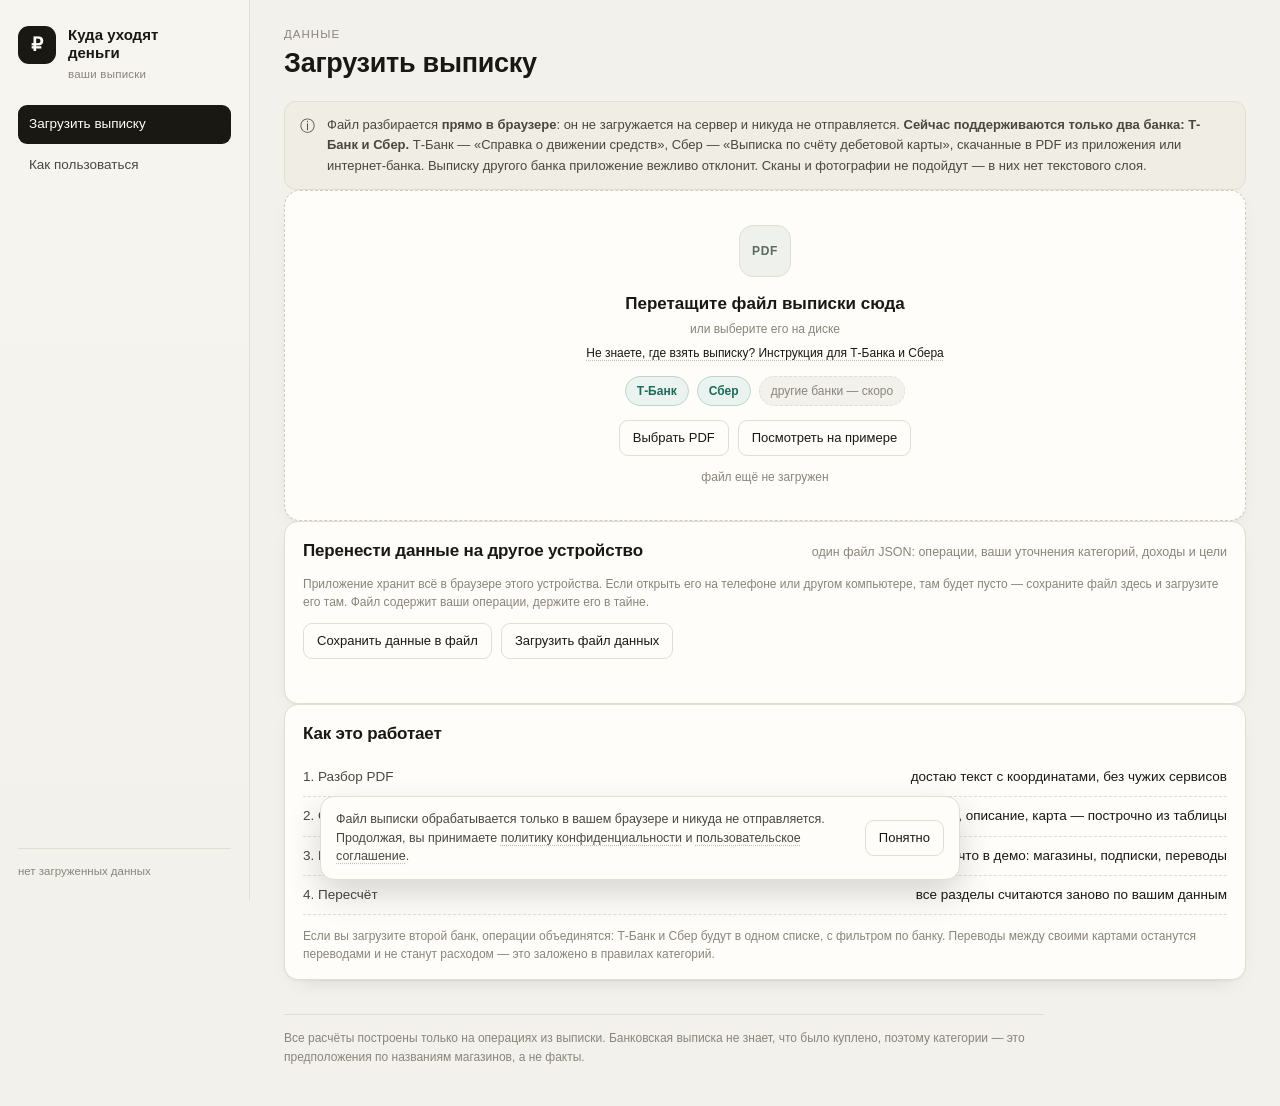
==== commit cd9d285f: "Демо-режим, согласие с документами, пользовательское соглашение" ====
--- a/index.html
+++ b/index.html
@@ -467,6 +467,14 @@
 .toast button{background:#1c6b58;color:#fff;border:0;border-radius:9px;padding:7px 12px;font:inherit;font-size:12.5px;cursor:pointer}
 .toast button.ghost2{background:transparent;color:#cfc8b8;border:1px solid #4a463c}
 @media (max-width:720px){ .toast{bottom:calc(72px + env(safe-area-inset-bottom))} }
+
+/* плашка согласия с документами (требование 1.1.4 правил VK Mini Apps) */
+.consent{position:fixed;left:50%;transform:translateX(-50%);bottom:20px;z-index:70;max-width:min(680px,calc(100vw - 24px));
+  background:var(--card);border:1px solid var(--line);border-radius:14px;padding:13px 15px;display:flex;gap:14px;
+  align-items:center;box-shadow:0 14px 34px rgba(0,0,0,.16);font-size:12.5px;line-height:1.5;color:var(--ink-2)}
+.consent-x{flex:1}
+.consent .btn{white-space:nowrap}
+@media (max-width:720px){ .consent{bottom:calc(72px + env(safe-area-inset-bottom));flex-direction:column;align-items:stretch;gap:10px} }
 
 </style>
 </head>
@@ -987,7 +995,6 @@
     ["Доставка еды", "yandex\\*eda|eda\\.yandex|delivery club|edarit|яндекс еда|yamiyami|tokyo-city|sushiwok|dodopizza|додо пицц"],
     ["Табак", "tabak|табак|mostabak|nikotin|никотин|iqos|vape|вейп|smoke\\b|смок|сигарет"],
     ["Продукты", "magnit|магнит|перекрест|перекрёст|perekrest|perekryostok|pyaterochka|пятероч|пятёроч|dixy|дикс|lenta|лента|fixprice|fix price|samokat|самокат|лавка|lavka|sp_market|supermarket|universam|универсам|ашан|auchan|okey|окей|вкусвилл|vkusvill|krasnoe&beloe|красное&белое|магазин|magazin|magaz\\b|продукт|produkty|frukty|фрукты|ovosh|овощ|мясо|myaso|рыба|ryba|kulinariya|кулинария|delikates|dachny|s2b|pavilon|павильон|galamart|best price|vse ot|1001 meloch|vernyj|верный|minuta market|domovoy|домовой|izba|белорусск|belorusskij|lepta|savva|kontinent|spp |sp_|зоотовар|zootovary|petshop|yumamart|puri guli|puriguli|sukhofrukty|сухофрукт|vitamin|market\\b|spp\\b|fiolent|stachek|шаурм|нужно|spetsialitety|специалитет|domashn|домашн|fermer|фермер|ptits|птиц|kolbаs|колбас|syr\\b|сыр"],
-    ["Кофе и фастфуд", "mrblack|black coffee|coffee|кофе|coffe|cafe\\b|kafe|кафе|kfc|burger|бургер|rostics|ростикс|dodo|pizza|пицца|papa grill|shaverma|шаверма|шаурма|shaurma|shaverm|teremok|теремок|subway|vkusnoitochka|вкусно|qsr|beggins|baggins|one price|dunot|donuts|bulochnaya|булочная|pekarn|пекарн|bakery|zernyshkin|khlebnik|хлеб|prozharka|kebab|кебаб|манты|manty|суши|sushi|wok|shashlyk|шашлык|ketch|cekh 85|pita|pitaf|pitafoud|taiyaki|kimchi|lyudi lyub|konditersk|кондитер|vypechka|выпечк|blin|блин|chaynaya|чайная|napitki|напитк|\\beda\\b|еда\\b|food|fud |sma(jl|il)|strit fud|restoran|restaurant|bistro|столовая|stolovaya|garage|kruchu|meat fusion|bbq|afonya|piter perv|potemkinskaya|chuck|miteriya|kukhnya|кухня|rusalka|plovdiv|dostaevsky|khard koin|perepе4ki|perepe4ki|просто вася|prosto vasya|гунфу|gongfu|sha(u)?rm|хинкал|khinkal|пхали|хачапур|чебурек|самса|narez|булоч|chuck|kyami|kiyameev|faraon|мu-mu|mu-mu|столовая|vkus\\b"],
     ["Такси и каршеринг", "yandex\\*go|yandexgo|ym\\*go|яндекс go|yandex\\.drive|yandex drive|citydrive|ситидрайв|делимобиль|delimobil|belka car|такси"],
     ["Кикшеринг", "whoosh|юш|yandex\\*yandex\\.scooter|yandex\\.scooter|scooter"],
     ["Транспорт", "метро\\b|подорожник|тройка|troika|gorelektrotrans|gor elektrotrans|электротранспорт|ржд\\b|rzd|автобус|троллейбус|трамвай|transport|транспорт"],
@@ -1050,11 +1057,7 @@
     ["сервисы яндекса|yandex\\.plus", "Яндекс Плюс"], ["yota", "Yota"], ["beeline|билайн", "Билайн"],
     ["мобильная карта", "ЦУПИС (НКО Мобильная карта)"], ["лига ставок", "Лига Ставок"],
     ["apteka|аптека|zdorov", "Аптека"], ["maxidom", "MAXIDOM"], ["sofa collection", "Sofa Collection"],
-    ["teterina", "ИП Тетерина"], ["mitrofanov", "ИП Митрофанов"], ["glukhova", "Глухова Е.М."],
-    ["shvecova", "Швецова Мурад"], ["akhmedova", "ИП Ахмедова"], ["sadygov", "Садыгов Турал"],
-    ["liflyandiya", "Лифляндия"], ["plovdiv", "Пловдив"], ["khard koin", "Hard Coin"],
-    ["rusalka", "Русалка"], ["perepе4ki|perepe4ki", "Перепечки"], ["kukhn", "Кухня"],
-    ["zero|zernyshkin", "Зернышкин"], ["khlebnik", "Хлебник"], ["pekarn|пекарн", "Пекарня"],
+  ["kukhn", "Кухня"], ["pekarn|пекарн", "Пекарня"],
     ["kinoteatr|кинотеатр", "Кинотеатр"], ["muzej|музей|erarta", "Музей"],
     ["yandex\\.drive|yandex drive", "Яндекс Драйв"], ["cvety|цветы", "Цветы"],
     ["pravka|prachka|прачеч", "Прачечная"], ["wildberries", "Wildberries"],
@@ -1146,6 +1149,10 @@
   g.CLASSIFY = { norm, merchantOf, kindOf, categoryOf, brandOf, classifyTb, classifySber };
   if (typeof module !== "undefined" && module.exports) module.exports = g.CLASSIFY;
 })(typeof globalThis !== "undefined" ? globalThis : this);
+
+</script>
+<script>
+window.__DEMO = {"meta":{"categories":["Продукты","Кофе и фастфуд","Доставка еды","Такси и каршеринг","Кикшеринг","Транспорт","Путешествия","Табак","Маркетплейсы","Одежда и обувь","Дом и ремонт","Питомцы","Здоровье и аптеки","Связь и интернет","Подписки и сервисы","Страхование","Развлечения","Ставки и азартные игры","Красота и уход","Образование","Госуслуги и налоги","Цветы и подарки","Комиссии банка","Снятие наличных","Прочее","Переводы людям","Переводы в другие банки","Между своими счетами","Инвестиции и вклады","Доходы и пополнения"],"spend_cats":["Продукты","Кофе и фастфуд","Доставка еды","Такси и каршеринг","Кикшеринг","Транспорт","Путешествия","Табак","Маркетплейсы","Одежда и обувь","Дом и ремонт","Питомцы","Здоровье и аптеки","Связь и интернет","Подписки и сервисы","Страхование","Развлечения","Ставки и азартные игры","Красота и уход","Образование","Госуслуги и налоги","Цветы и подарки","Комиссии банка","Снятие наличных","Прочее"],"consumption":["Продукты","Кофе и фастфуд","Доставка еды","Такси и каршеринг","Кикшеринг","Транспорт","Путешествия","Табак","Маркетплейсы","Одежда и обувь","Дом и ремонт","Питомцы","Здоровье и аптеки","Связь и интернет","Подписки и сервисы","Страхование","Развлечения","Ставки и азартные игры","Красота и уход","Образование","Госуслуги и налоги","Цветы и подарки","Комиссии банка","Снятие наличных","Прочее"],"months_all":["2026-02","2026-03","2026-04","2026-05","2026-06","2026-07","2026-08","2026-09","2026-10","2026-11"],"period":["2026-02-01","2026-11-20"],"active":["2026-02-01","2026-11-20"],"sources":[{"id":"tb","name":"Т-Банк","card":"0000","count":1472}],"tx_count":1472,"balance":null,"imported":true,"demo":true,"years":{"2026":{"spend":1032965,"cnt":1465,"income":563697}}},"tx":[["2026-11-20","21",38,-3410,"Строительный магазин",10,"purchase","Оплата в СТРОИТЕЛЬНЫЙ МАГАЗИН MOCK CITY",0],["2026-11-20","16",40,-60,"Metro",5,"purchase","Оплата в METRO MOCK CITY",0],["2026-11-20","12",38,-880,"Супермаркет у дома",0,"purchase","Оплата в СУПЕРМАРКЕТ У ДОМА MOCK CITY",0],["2026-11-20","09",26,-170,"Whoosh",4,"purchase","Оплата в WHOOSH MOCK CITY",0],["2026-11-19","20",52,-360,"Кофейня на углу",1,"purchase","Оплата в КОФЕЙНЯ НА УГЛУ MOCK CITY",0],["2026-11-19","19",34,-740,"Быстрое питание",1,"purchase","Оплата в БЫСТРОЕ ПИТАНИЕ MOCK CITY",0],["2026-11-19","18",8,-1850,"Супермаркет у дома",0,"purchase","Оплата в СУПЕРМАРКЕТ У ДОМА MOCK CITY",0],["2026-11-19","18",36,-900,"Яндекс Go",3,"purchase","Оплата в ЯНДЕКС GO MOCK CITY",0],["2026-11-19","18",20,-110,"Whoosh",4,"purchase","Оплата в WHOOSH MOCK CITY",0],["2026-11-19","12",5,-310,"Кофейня на углу",1,"purchase","Оплата в КОФЕЙНЯ НА УГЛУ MOCK CITY",0],["2026-11-18","21",30,-90,"Whoosh",4,"purchase","Оплата в WHOOSH MOCK CITY",0],["2026-11-18","20",1,-1470,"Яндекс Еда",2,"purchase","Оплата в ЯНДЕКС ЕДА MOCK CITY",0],["2026-11-18","17",40,-410,"Кофейня на углу",1,"purchase","Оплата в КОФЕЙНЯ НА УГЛУ MOCK CITY",0],["2026-11-18","07",50,-1110,"Яндекс Еда",2,"purchase","Оплата в ЯНДЕКС ЕДА MOCK CITY",0],["2026-11-17","21",54,-690,"Супермаркет у дома",0,"purchase","Оплата в СУПЕРМАРКЕТ У ДОМА MOCK CITY",0],["2026-11-17","19",57,-110,"Whoosh",4,"purchase","Оплата в WHOOSH MOCK CITY",0],["2026-11-17","13",24,-150,"Whoosh",4,"purchase","Оплата в WHOOSH MOCK CITY",0],["2026-11-16","14",0,-760,"Супермаркет у дома",0,"purchase","Оплата в СУПЕРМАРКЕТ У ДОМА MOCK CITY",0],["2026-11-16","12",52,-170,"Whoosh",4,"purchase","Оплата в WHOOSH MOCK CITY",0],["2026-11-15","14",34,-1130,"Супермаркет у дома",0,"purchase","Оплата в СУПЕРМАРКЕТ У ДОМА MOCK CITY",0],["2026-11-15","12",10,-8794,"Мебельный салон",10,"purchase","Оплата в MEBEL MOCK",0],["2026-11-15","11",52,-160,"Whoosh",4,"purchase","Оплата в WHOOSH MOCK CITY",0],["2026-11-15","09",34,-200,"Аптека",12,"purchase","Оплата в АПТЕКА MOCK CITY",0],["2026-11-15","08",38,-2030,"Яндекс Еда",2,"purchase","Оплата в ЯНДЕКС ЕДА MOCK CITY",0],["2026-11-15","08",29,-1410,"Супермаркет у дома",0,"purchase","Оплата в СУПЕРМАРКЕТ У ДОМА MOCK CITY",0],["2026-11-14","20",30,-730,"Супермаркет у дома",0,"purchase","Оплата в СУПЕРМАРКЕТ У ДОМА MOCK CITY",0],["2026-11-14","16",5,-220,"Пекарня",1,"purchase","Оплата в ПЕКАРНЯ MOCK CITY",0],["2026-11-14","16",16,-360,"Пекарня",1,"purchase","Оплата в ПЕКАРНЯ MOCK CITY",0],["2026-11-14","15",47,-60,"Whoosh",4,"purchase","Оплата в WHOOSH MOCK CITY",0],["2026-11-14","12",47,-350,"Кофейня на углу",1,"purchase","Оплата в КОФЕЙНЯ НА УГЛУ MOCK CITY",0],["2026-11-13","15",27,-90,"Whoosh",4,"purchase","Оплата в WHOOSH MOCK CITY",0],["2026-11-13","11",58,-600,"Овощной ларёк",0,"purchase","Оплата в ОВОЩНОЙ ЛАРЁК MOCK CITY",0],["2026-11-13","11",51,-100,"Whoosh",4,"purchase","Оплата в WHOOSH MOCK CITY",0],["2026-11-13","07",36,-990,"Супермаркет у дома",0,"purchase","Оплата в СУПЕРМАРКЕТ У ДОМА MOCK CITY",0],["2026-11-12","21",14,-80,"Whoosh",4,"purchase","Оплата в WHOOSH MOCK CITY",0],["2026-11-12","20",28,-1880,"Супермаркет у дома",0,"purchase","Оплата в СУПЕРМАРКЕТ У ДОМА MOCK CITY",0],["2026-11-12","17",29,-90,"Metro",5,"purchase","Оплата в METRO MOCK CITY",0],["2026-11-12","16",17,-390,"Супермаркет у дома",0,"purchase","Оплата в СУПЕРМАРКЕТ У ДОМА MOCK CITY",0],["2026-11-12","10",19,-170,"Whoosh",4,"purchase","Оплата в WHOOSH MOCK CITY",0],["2026-11-12","09",7,-390,"Кофейня на углу",1,"purchase","Оплата в КОФЕЙНЯ НА УГЛУ MOCK CITY",0],["2026-11-12","08",51,-230,"Пекарня",1,"purchase","Оплата в ПЕКАРНЯ MOCK CITY",0],["2026-11-11","21",12,-140,"Whoosh",4,"purchase","Оплата в WHOOSH MOCK CITY",0],["2026-11-11","19",9,-410,"Кофейня на углу",1,"purchase","Оплата в КОФЕЙНЯ НА УГЛУ MOCK CITY",0],["2026-11-11","12",6,-2650,"OZON",8,"purchase","Оплата в OZON MOCK CITY",0],["2026-11-11","12",6,-830,"Супермаркет у дома",0,"purchase","Оплата в СУПЕРМАРКЕТ У ДОМА MOCK CITY",0],["2026-11-11","12",19,-270,"Кофейня на углу",1,"purchase","Оплата в КОФЕЙНЯ НА УГЛУ MOCK CITY",0],["2026-11-11","11",21,-230,"Пекарня",1,"purchase","Оплата в ПЕКАРНЯ MOCK CITY",0],["2026-11-11","08",18,-3500,"OZON",8,"purchase","Оплата в OZON MOCK CITY",0],["2026-11-10","15",48,-1360,"Супермаркет у дома",0,"purchase","Оплата в СУПЕРМАРКЕТ У ДОМА MOCK CITY",0],["2026-11-10","15",35,-1400,"Супермаркет у дома",0,"purchase","Оплата в СУПЕРМАРКЕТ У ДОМА MOCK CITY",0],["2026-11-10","14",52,-60,"Whoosh",4,"purchase","Оплата в WHOOSH MOCK CITY",0],["2026-11-10","14",32,-350,"Кофейня на углу",1,"purchase","Оплата в КОФЕЙНЯ НА УГЛУ MOCK CITY",0],["2026-11-10","08",48,-210,"Кофейня на углу",1,"purchase","Оплата в КОФЕЙНЯ НА УГЛУ MOCK CITY",0],["2026-11-09","20",48,-1040,"Супермаркет у дома",0,"purchase","Оплата в СУПЕРМАРКЕТ У ДОМА MOCK CITY",0],["2026-11-09","18",32,-220,"Кофейня на углу",1,"purchase","Оплата в КОФЕЙНЯ НА УГЛУ MOCK CITY",0],["2026-11-09","14",46,-170,"Овощной ларёк",0,"purchase","Оплата в ОВОЩНОЙ ЛАРЁК MOCK CITY",0],["2026-11-09","13",0,-260,"Яндекс Плюс",14,"purchase","Оплата в ЯНДЕКС ПЛЮС MOCK CITY",0],["2026-11-09","11",59,-580,"Овощной ларёк",0,"purchase","Оплата в ОВОЩНОЙ ЛАРЁК MOCK CITY",0],["2026-11-09","09",24,-120,"Whoosh",4,"purchase","Оплата в WHOOSH MOCK CITY",0],["2026-11-08","16",28,-70,"Metro",5,"purchase","Оплата в METRO MOCK CITY",0],["2026-11-08","16",12,-90,"Whoosh",4,"purchase","Оплата в WHOOSH MOCK CITY",0],["2026-11-08","08",51,-610,"Супермаркет у дома",0,"purchase","Оплата в СУПЕРМАРКЕТ У ДОМА MOCK CITY",0],["2026-11-07","19",30,-80,"Metro",5,"purchase","Оплата в METRO MOCK CITY",0],["2026-11-07","19",19,-2280,"Яндекс Еда",2,"purchase","Оплата в ЯНДЕКС ЕДА MOCK CITY",0],["2026-11-07","12",58,-220,"Кофейня на углу",1,"purchase","Оплата в КОФЕЙНЯ НА УГЛУ MOCK CITY",0],["2026-11-07","11",0,-60,"Whoosh",4,"purchase","Оплата в WHOOSH MOCK CITY",0],["2026-11-07","08",8,-260,"Супермаркет у дома",0,"purchase","Оплата в СУПЕРМАРКЕТ У ДОМА MOCK CITY",0],["2026-11-06","20",21,-810,"OZON",8,"purchase","Оплата в OZON MOCK CITY",0],["2026-11-06","18",55,-1540,"Супермаркет у дома",0,"purchase","Оплата в СУПЕРМАРКЕТ У ДОМА MOCK CITY",0],["2026-11-06","16",9,-750,"Яндекс Еда",2,"purchase","Оплата в ЯНДЕКС ЕДА MOCK CITY",0],["2026-11-06","16",43,-50,"Metro",5,"purchase","Оплата в METRO MOCK CITY",0],["2026-11-06","16",17,-650,"Быстрое питание",1,"purchase","Оплата в БЫСТРОЕ ПИТАНИЕ MOCK CITY",0],["2026-11-06","12",54,-80,"Whoosh",4,"purchase","Оплата в WHOOSH MOCK CITY",0],["2026-11-05","19",34,-120,"Whoosh",4,"purchase","Оплата в WHOOSH MOCK CITY",0],["2026-11-05","12",14,-400,"Овощной ларёк",0,"purchase","Оплата в ОВОЩНОЙ ЛАРЁК MOCK CITY",0],["2026-11-05","10",15,-1210,"Яндекс Еда",2,"purchase","Оплата в ЯНДЕКС ЕДА MOCK CITY",0],["2026-11-05","09",57,-340,"Кофейня на углу",1,"purchase","Оплата в КОФЕЙНЯ НА УГЛУ MOCK CITY",0],["2026-11-05","07",33,-260,"Пекарня",1,"purchase","Оплата в ПЕКАРНЯ MOCK CITY",0],["2026-11-04","21",9,-1060,"Супермаркет у дома",0,"purchase","Оплата в СУПЕРМАРКЕТ У ДОМА MOCK CITY",0],["2026-11-04","21",48,-1630,"Яндекс Еда",2,"purchase","Оплата в ЯНДЕКС ЕДА MOCK CITY",0],["2026-11-04","19",31,-1590,"Зоомагазин",11,"purchase","Оплата в ЗООМАГАЗИН MOCK CITY",0],["2026-11-04","09",21,-70,"Whoosh",4,"purchase","Оплата в WHOOSH MOCK CITY",0],["2026-11-03","19",5,-50,"Metro",5,"purchase","Оплата в METRO MOCK CITY",0],["2026-11-03","17",8,-350,"Пекарня",1,"purchase","Оплата в ПЕКАРНЯ MOCK CITY",0],["2026-11-03","16",28,-120,"Whoosh",4,"purchase","Оплата в WHOOSH MOCK CITY",0],["2026-11-03","13",0,-870,"Яндекс Еда",2,"purchase","Оплата в ЯНДЕКС ЕДА MOCK CITY",0],["2026-11-03","12",31,-400,"Кофейня на углу",1,"purchase","Оплата в КОФЕЙНЯ НА УГЛУ MOCK CITY",0],["2026-11-03","08",18,-90,"Metro",5,"purchase","Оплата в METRO MOCK CITY",0],["2026-11-02","18",30,-280,"Кофейня на углу",1,"purchase","Оплата в КОФЕЙНЯ НА УГЛУ MOCK CITY",0],["2026-11-02","17",36,-180,"Whoosh",4,"purchase","Оплата в WHOOSH MOCK CITY",0],["2026-11-02","16",29,-810,"Аптека",12,"purchase","Оплата в АПТЕКА MOCK CITY",0],["2026-11-02","11",57,-4060,"OZON",8,"purchase","Оплата в OZON MOCK CITY",0],["2026-11-02","11",41,-480,"Супермаркет у дома",0,"purchase","Оплата в СУПЕРМАРКЕТ У ДОМА MOCK CITY",0],["2026-11-02","09",55,-1130,"Аптека",12,"purchase","Оплата в АПТЕКА MOCK CITY",0],["2026-11-01","18",16,-40,"Metro",5,"purchase","Оплата в METRO MOCK CITY",0],["2026-11-01","17",37,-310,"Пекарня",1,"purchase","Оплата в ПЕКАРНЯ MOCK CITY",0],["2026-11-01","17",34,-100,"Whoosh",4,"purchase","Оплата в WHOOSH MOCK CITY",0],["2026-11-01","16",51,-660,"Овощной ларёк",0,"purchase","Оплата в ОВОЩНОЙ ЛАРЁК MOCK CITY",0],["2026-11-01","10",47,-760,"Супермаркет у дома",0,"purchase","Оплата в СУПЕРМАРКЕТ У ДОМА MOCK CITY",0],["2026-11-01","08",20,-730,"Быстрое питание",1,"purchase","Оплата в БЫСТРОЕ ПИТАНИЕ MOCK CITY",0],["2026-10-31","15",52,-440,"Супермаркет у дома",0,"purchase","Оплата в СУПЕРМАРКЕТ У ДОМА MOCK CITY",0],["2026-10-31","15",46,-140,"Пекарня",1,"purchase","Оплата в ПЕКАРНЯ MOCK CITY",0],["2026-10-31","13",57,-1040,"OZON",8,"purchase","Оплата в OZON MOCK CITY",0],["2026-10-31","11",57,-3240,"Строительный магазин",10,"purchase","Оплата в СТРОИТЕЛЬНЫЙ МАГАЗИН MOCK CITY",0],["2026-10-31","10",22,-150,"Whoosh",4,"purchase","Оплата в WHOOSH MOCK CITY",0],["2026-10-31","07",50,-260,"Кофейня на углу",1,"purchase","Оплата в КОФЕЙНЯ НА УГЛУ MOCK CITY",0],["2026-10-30","20",37,-1120,"Аптека",12,"purchase","Оплата в АПТЕКА MOCK CITY",0],["2026-10-30","19",52,-70,"Metro",5,"purchase","Оплата в METRO MOCK CITY",0],["2026-10-30","19",40,-70,"Metro",5,"purchase","Оплата в METRO MOCK CITY",0],["2026-10-30","17",22,-70,"Whoosh",4,"purchase","Оплата в WHOOSH MOCK CITY",0],["2026-10-30","15",18,-240,"Овощной ларёк",0,"purchase","Оплата в ОВОЩНОЙ ЛАРЁК MOCK CITY",0],["2026-10-30","09",46,-210,"Овощной ларёк",0,"purchase","Оплата в ОВОЩНОЙ ЛАРЁК MOCK CITY",0],["2026-10-29","20",45,-390,"Овощной ларёк",0,"purchase","Оплата в ОВОЩНОЙ ЛАРЁК MOCK CITY",0],["2026-10-29","18",4,-120,"Whoosh",4,"purchase","Оплата в WHOOSH MOCK CITY",0],["2026-10-29","12",56,-60,"Metro",5,"purchase","Оплата в METRO MOCK CITY",0],["2026-10-29","12",23,-240,"Супермаркет у дома",0,"purchase","Оплата в СУПЕРМАРКЕТ У ДОМА MOCK CITY",0],["2026-10-28","14",8,-4100,"Магазин одежды",9,"purchase","Оплата в МАГАЗИН ОДЕЖДЫ MOCK CITY",0],["2026-10-28","13",1,-160,"Whoosh",4,"purchase","Оплата в WHOOSH MOCK CITY",0],["2026-10-28","08",31,-90,"Metro",5,"purchase","Оплата в METRO MOCK CITY",0],["2026-10-27","12",5,-1380,"Супермаркет у дома",0,"purchase","Оплата в СУПЕРМАРКЕТ У ДОМА MOCK CITY",0],["2026-10-27","11",35,-3070,"Магазин одежды",9,"purchase","Оплата в МАГАЗИН ОДЕЖДЫ MOCK CITY",0],["2026-10-27","09",3,-170,"Whoosh",4,"purchase","Оплата в WHOOSH MOCK CITY",0],["2026-10-26","21",37,-80,"Metro",5,"purchase","Оплата в METRO MOCK CITY",0],["2026-10-26","21",11,-580,"Быстрое питание",1,"purchase","Оплата в БЫСТРОЕ ПИТАНИЕ MOCK CITY",0],["2026-10-26","16",13,-280,"Кофейня на углу",1,"purchase","Оплата в КОФЕЙНЯ НА УГЛУ MOCK CITY",0],["2026-10-26","15",53,-480,"Овощной ларёк",0,"purchase","Оплата в ОВОЩНОЙ ЛАРЁК MOCK CITY",0],["2026-10-26","13",51,-130,"Whoosh",4,"purchase","Оплата в WHOOSH MOCK CITY",0],["2026-10-26","11",11,-220,"Кофейня на углу",1,"purchase","Оплата в КОФЕЙНЯ НА УГЛУ MOCK CITY",0],["2026-10-26","07",28,-80,"Whoosh",4,"purchase","Оплата в WHOOSH MOCK CITY",0],["2026-10-25","20",35,-420,"Пекарня",1,"purchase","Оплата в ПЕКАРНЯ MOCK CITY",0],["2026-10-25","19",3,-70,"Whoosh",4,"purchase","Оплата в WHOOSH MOCK CITY",0],["2026-10-25","18",32,-2770,"Гипермаркет",0,"purchase","Оплата в ГИПЕРМАРКЕТ MOCK CITY",0],["2026-10-25","18",1,-770,"Быстрое питание",1,"purchase","Оплата в БЫСТРОЕ ПИТАНИЕ MOCK CITY",0],["2026-10-25","14",38,-1150,"Зоомагазин",11,"purchase","Оплата в ЗООМАГАЗИН MOCK CITY",0],["2026-10-25","09",30,-1951,"Перевод другу",25,"p2p","Перевод по номеру телефона",0],["2026-10-25","08",32,-1690,"Супермаркет у дома",0,"purchase","Оплата в СУПЕРМАРКЕТ У ДОМА MOCK CITY",0],["2026-10-24","17",8,-960,"Яндекс Go",3,"purchase","Оплата в ЯНДЕКС GO MOCK CITY",0],["2026-10-24","17",13,-40,"Metro",5,"purchase","Оплата в METRO MOCK CITY",0],["2026-10-24","16",15,-520,"Зоомагазин",11,"purchase","Оплата в ЗООМАГАЗИН MOCK CITY",0],["2026-10-24","14",51,-260,"Кофейня на углу",1,"purchase","Оплата в КОФЕЙНЯ НА УГЛУ MOCK CITY",0],["2026-10-24","14",11,-370,"Пекарня",1,"purchase","Оплата в ПЕКАРНЯ MOCK CITY",0],["2026-10-24","12",53,-180,"Whoosh",4,"purchase","Оплата в WHOOSH MOCK CITY",0],["2026-10-24","11",1,-640,"Супермаркет у дома",0,"purchase","Оплата в СУПЕРМАРКЕТ У ДОМА MOCK CITY",0],["2026-10-24","07",27,-1440,"Гипермаркет",0,"purchase","Оплата в ГИПЕРМАРКЕТ MOCK CITY",0],["2026-10-23","21",23,-650,"Овощной ларёк",0,"purchase","Оплата в ОВОЩНОЙ ЛАРЁК MOCK CITY",0],["2026-10-23","21",21,-300,"Супермаркет у дома",0,"purchase","Оплата в СУПЕРМАРКЕТ У ДОМА MOCK CITY",0],["2026-10-23","15",57,-70,"Whoosh",4,"purchase","Оплата в WHOOSH MOCK CITY",0],["2026-10-23","13",39,-280,"Кофейня на углу",1,"purchase","Оплата в КОФЕЙНЯ НА УГЛУ MOCK CITY",0],["2026-10-23","11",58,-60,"Metro",5,"purchase","Оплата в METRO MOCK CITY",0],["2026-10-23","11",26,-130,"Whoosh",4,"purchase","Оплата в WHOOSH MOCK CITY",0],["2026-10-22","18",41,-780,"Быстрое питание",1,"purchase","Оплата в БЫСТРОЕ ПИТАНИЕ MOCK CITY",0],["2026-10-22","17",7,-1390,"Аптека",12,"purchase","Оплата в АПТЕКА MOCK CITY",0],["2026-10-22","14",57,-620,"Овощной ларёк",0,"purchase","Оплата в ОВОЩНОЙ ЛАРЁК MOCK CITY",0],["2026-10-22","11",44,-110,"Whoosh",4,"purchase","Оплата в WHOOSH MOCK CITY",0],["2026-10-22","10",4,-440,"Супермаркет у дома",0,"purchase","Оплата в СУПЕРМАРКЕТ У ДОМА MOCK CITY",0],["2026-10-21","20",3,-170,"Whoosh",4,"purchase","Оплата в WHOOSH MOCK CITY",0],["2026-10-21","17",57,-1760,"Супермаркет у дома",0,"purchase","Оплата в СУПЕРМАРКЕТ У ДОМА MOCK CITY",0],["2026-10-21","17",22,-3520,"OZON",8,"purchase","Оплата в OZON MOCK CITY",0],["2026-10-21","12",24,-600,"Быстрое питание",1,"purchase","Оплата в БЫСТРОЕ ПИТАНИЕ MOCK CITY",0],["2026-10-21","08",1,-3480,"Гипермаркет",0,"purchase","Оплата в ГИПЕРМАРКЕТ MOCK CITY",0],["2026-10-20","20",27,-160,"Whoosh",4,"purchase","Оплата в WHOOSH MOCK CITY",0],["2026-10-20","19",28,-180,"Кофейня на углу",1,"purchase","Оплата в КОФЕЙНЯ НА УГЛУ MOCK CITY",0],["2026-10-20","10",17,-690,"Зоомагазин",11,"purchase","Оплата в ЗООМАГАЗИН MOCK CITY",0],["2026-10-20","09",1,-1640,"Супермаркет у дома",0,"purchase","Оплата в СУПЕРМАРКЕТ У ДОМА MOCK CITY",0],["2026-10-19","21",44,-100,"Whoosh",4,"purchase","Оплата в WHOOSH MOCK CITY",0],["2026-10-19","19",21,-410,"Аптека",12,"purchase","Оплата в АПТЕКА MOCK CITY",0],["2026-10-19","15",43,-770,"Супермаркет у дома",0,"purchase","Оплата в СУПЕРМАРКЕТ У ДОМА MOCK CITY",0],["2026-10-18","20",58,-130,"Whoosh",4,"purchase","Оплата в WHOOSH MOCK CITY",0],["2026-10-18","12",41,-410,"Овощной ларёк",0,"purchase","Оплата в ОВОЩНОЙ ЛАРЁК MOCK CITY",0],["2026-10-18","12",21,-320,"Пекарня",1,"purchase","Оплата в ПЕКАРНЯ MOCK CITY",0],["2026-10-18","11",47,-60,"Metro",5,"purchase","Оплата в METRO MOCK CITY",0],["2026-10-18","10",6,-500,"Овощной ларёк",0,"purchase","Оплата в ОВОЩНОЙ ЛАРЁК MOCK CITY",0],["2026-10-18","10",27,-1270,"Супермаркет у дома",0,"purchase","Оплата в СУПЕРМАРКЕТ У ДОМА MOCK CITY",0],["2026-10-17","17",32,-530,"Быстрое питание",1,"purchase","Оплата в БЫСТРОЕ ПИТАНИЕ MOCK CITY",0],["2026-10-17","16",47,-90,"Whoosh",4,"purchase","Оплата в WHOOSH MOCK CITY",0],["2026-10-17","15",29,-380,"Кофейня на углу",1,"purchase","Оплата в КОФЕЙНЯ НА УГЛУ MOCK CITY",0],["2026-10-17","13",58,-1270,"Яндекс Еда",2,"purchase","Оплата в ЯНДЕКС ЕДА MOCK CITY",0],["2026-10-17","10",37,-1370,"Супермаркет у дома",0,"purchase","Оплата в СУПЕРМАРКЕТ У ДОМА MOCK CITY",0],["2026-10-16","20",59,-100,"Whoosh",4,"purchase","Оплата в WHOOSH MOCK CITY",0],["2026-10-16","16",22,-40,"Metro",5,"purchase","Оплата в METRO MOCK CITY",0],["2026-10-16","07",57,-3310,"OZON",8,"purchase","Оплата в OZON MOCK CITY",0],["2026-10-15","21",52,-70,"Metro",5,"purchase","Оплата в METRO MOCK CITY",0],["2026-10-15","21",11,-1030,"Супермаркет у дома",0,"purchase","Оплата в СУПЕРМАРКЕТ У ДОМА MOCK CITY",0],["2026-10-15","14",42,-2410,"OZON",8,"purchase","Оплата в OZON MOCK CITY",0],["2026-10-15","14",28,-70,"Whoosh",4,"purchase","Оплата в WHOOSH MOCK CITY",0],["2026-10-15","12",24,-220,"Кофейня на углу",1,"purchase","Оплата в КОФЕЙНЯ НА УГЛУ MOCK CITY",0],["2026-10-14","19",36,-260,"Кофейня на углу",1,"purchase","Оплата в КОФЕЙНЯ НА УГЛУ MOCK CITY",0],["2026-10-14","16",44,-90,"Whoosh",4,"purchase","Оплата в WHOOSH MOCK CITY",0],["2026-10-14","11",5,-890,"Билайн",13,"purchase","Оплата в БИЛАЙН MOCK CITY",0],["2026-10-14","07",32,-1770,"Супермаркет у дома",0,"purchase","Оплата в СУПЕРМАРКЕТ У ДОМА MOCK CITY",0],["2026-10-13","17",29,-3810,"Гипермаркет",0,"purchase","Оплата в ГИПЕРМАРКЕТ MOCK CITY",0],["2026-10-13","17",21,-360,"Супермаркет у дома",0,"purchase","Оплата в СУПЕРМАРКЕТ У ДОМА MOCK CITY",0],["2026-10-13","17",12,-320,"Кофейня на углу",1,"purchase","Оплата в КОФЕЙНЯ НА УГЛУ MOCK CITY",0],["2026-10-13","17",10,-290,"Супермаркет у дома",0,"purchase","Оплата в СУПЕРМАРКЕТ У ДОМА MOCK CITY",0],["2026-10-13","11",10,-240,"Аптека",12,"purchase","Оплата в АПТЕКА MOCK CITY",0],["2026-10-13","10",57,-70,"Whoosh",4,"purchase","Оплата в WHOOSH MOCK CITY",0],["2026-10-13","10",5,-70,"Metro",5,"purchase","Оплата в METRO MOCK CITY",0],["2026-10-13","08",3,-810,"Яндекс Go",3,"purchase","Оплата в ЯНДЕКС GO MOCK CITY",0],["2026-10-12","12",5,-140,"Whoosh",4,"purchase","Оплата в WHOOSH MOCK CITY",0],["2026-10-12","07",40,-70,"Metro",5,"purchase","Оплата в METRO MOCK CITY",0],["2026-10-11","19",44,-60,"Metro",5,"purchase","Оплата в METRO MOCK CITY",0],["2026-10-11","17",44,-170,"Whoosh",4,"purchase","Оплата в WHOOSH MOCK CITY",0],["2026-10-11","13",44,-630,"Овощной ларёк",0,"purchase","Оплата в ОВОЩНОЙ ЛАРЁК MOCK CITY",0],["2026-10-11","11",57,-700,"Кинотеатр",16,"purchase","Оплата в КИНОТЕАТР MOCK CITY",0],["2026-10-11","09",28,-520,"Супермаркет у дома",0,"purchase","Оплата в СУПЕРМАРКЕТ У ДОМА MOCK CITY",0],["2026-10-10","21",23,-160,"Whoosh",4,"purchase","Оплата в WHOOSH MOCK CITY",0],["2026-10-10","20",52,-480,"Пекарня",1,"purchase","Оплата в ПЕКАРНЯ MOCK CITY",0],["2026-10-10","17",56,-240,"Яндекс Плюс",14,"purchase","Оплата в ЯНДЕКС ПЛЮС MOCK CITY",0],["2026-10-10","16",56,-980,"Кинотеатр",16,"purchase","Оплата в КИНОТЕАТР MOCK CITY",0],["2026-10-10","13",7,-740,"Супермаркет у дома",0,"purchase","Оплата в СУПЕРМАРКЕТ У ДОМА MOCK CITY",0],["2026-10-10","13",31,-200,"Кофейня на углу",1,"purchase","Оплата в КОФЕЙНЯ НА УГЛУ MOCK CITY",0],["2026-10-10","09",23,-350,"Яндекс Плюс",14,"purchase","Оплата в ЯНДЕКС ПЛЮС MOCK CITY",0],["2026-10-09","19",51,-160,"Whoosh",4,"purchase","Оплата в WHOOSH MOCK CITY",0],["2026-10-09","14",10,-680,"Супермаркет у дома",0,"purchase","Оплата в СУПЕРМАРКЕТ У ДОМА MOCK CITY",0],["2026-10-09","08",40,-920,"Аптека",12,"purchase","Оплата в АПТЕКА MOCK CITY",0],["2026-10-09","08",37,-1340,"Аптека",12,"purchase","Оплата в АПТЕКА MOCK CITY",0],["2026-10-08","18",52,-3110,"Строительный магазин",10,"purchase","Оплата в СТРОИТЕЛЬНЫЙ МАГАЗИН MOCK CITY",0],["2026-10-08","13",9,-800,"Яндекс Go",3,"purchase","Оплата в ЯНДЕКС GO MOCK CITY",0],["2026-10-08","10",7,-170,"Кофейня на углу",1,"purchase","Оплата в КОФЕЙНЯ НА УГЛУ MOCK CITY",0],["2026-10-08","10",51,-140,"Пекарня",1,"purchase","Оплата в ПЕКАРНЯ MOCK CITY",0],["2026-10-08","07",50,-90,"Whoosh",4,"purchase","Оплата в WHOOSH MOCK CITY",0],["2026-10-07","19",2,-1800,"Супермаркет у дома",0,"purchase","Оплата в СУПЕРМАРКЕТ У ДОМА MOCK CITY",0],["2026-10-07","15",4,-150,"Whoosh",4,"purchase","Оплата в WHOOSH MOCK CITY",0],["2026-10-07","10",18,-260,"Пекарня",1,"purchase","Оплата в ПЕКАРНЯ MOCK CITY",0],["2026-10-06","19",18,-480,"Супермаркет у дома",0,"purchase","Оплата в СУПЕРМАРКЕТ У ДОМА MOCK CITY",0],["2026-10-06","18",13,-490,"Яндекс Go",3,"purchase","Оплата в ЯНДЕКС GO MOCK CITY",0],["2026-10-06","16",43,-120,"Whoosh",4,"purchase","Оплата в WHOOSH MOCK CITY",0],["2026-10-06","16",3,-380,"Кофейня на углу",1,"purchase","Оплата в КОФЕЙНЯ НА УГЛУ MOCK CITY",0],["2026-10-06","15",53,-680,"Овощной ларёк",0,"purchase","Оплата в ОВОЩНОЙ ЛАРЁК MOCK CITY",0],["2026-10-06","13",44,-370,"Кофейня на углу",1,"purchase","Оплата в КОФЕЙНЯ НА УГЛУ MOCK CITY",0],["2026-10-06","08",12,-540,"Быстрое питание",1,"purchase","Оплата в БЫСТРОЕ ПИТАНИЕ MOCK CITY",0],["2026-10-05","21",6,-970,"Гипермаркет",0,"purchase","Оплата в ГИПЕРМАРКЕТ MOCK CITY",0],["2026-10-05","19",38,-730,"Билайн",13,"purchase","Оплата в БИЛАЙН MOCK CITY",0],["2026-10-05","16",54,-90,"Whoosh",4,"purchase","Оплата в WHOOSH MOCK CITY",0],["2026-10-04","19",48,-260,"Кофейня на углу",1,"purchase","Оплата в КОФЕЙНЯ НА УГЛУ MOCK CITY",0],["2026-10-04","19",40,-1100,"Супермаркет у дома",0,"purchase","Оплата в СУПЕРМАРКЕТ У ДОМА MOCK CITY",0],["2026-10-04","18",3,-1590,"Яндекс Еда",2,"purchase","Оплата в ЯНДЕКС ЕДА MOCK CITY",0],["2026-10-04","16",22,-570,"Яндекс Go",3,"purchase","Оплата в ЯНДЕКС GO MOCK CITY",0],["2026-10-04","15",53,-50,"Metro",5,"purchase","Оплата в METRO MOCK CITY",0],["2026-10-04","14",6,-490,"Супермаркет у дома",0,"purchase","Оплата в СУПЕРМАРКЕТ У ДОМА MOCK CITY",0],["2026-10-04","12",37,-120,"Whoosh",4,"purchase","Оплата в WHOOSH MOCK CITY",0],["2026-10-03","16",12,-50,"Metro",5,"purchase","Оплата в METRO MOCK CITY",0],["2026-10-03","15",21,-130,"Whoosh",4,"purchase","Оплата в WHOOSH MOCK CITY",0],["2026-10-03","10",43,-1760,"Супермаркет у дома",0,"purchase","Оплата в СУПЕРМАРКЕТ У ДОМА MOCK CITY",0],["2026-10-02","21",16,-90,"Whoosh",4,"purchase","Оплата в WHOOSH MOCK CITY",0],["2026-10-02","20",44,-290,"Кофейня на углу",1,"purchase","Оплата в КОФЕЙНЯ НА УГЛУ MOCK CITY",0],["2026-10-02","19",42,-80,"Metro",5,"purchase","Оплата в METRO MOCK CITY",0],["2026-10-01","20",41,-200,"Пекарня",1,"purchase","Оплата в ПЕКАРНЯ MOCK CITY",0],["2026-10-01","13",44,-350,"Супермаркет у дома",0,"purchase","Оплата в СУПЕРМАРКЕТ У ДОМА MOCK CITY",0],["2026-10-01","08",51,-170,"Whoosh",4,"purchase","Оплата в WHOOSH MOCK CITY",0],["2026-10-01","08",43,-730,"Супермаркет у дома",0,"purchase","Оплата в СУПЕРМАРКЕТ У ДОМА MOCK CITY",0],["2026-09-30","19",41,-130,"Whoosh",4,"purchase","Оплата в WHOOSH MOCK CITY",0],["2026-09-30","19",3,-2030,"Яндекс Еда",2,"purchase","Оплата в ЯНДЕКС ЕДА MOCK CITY",0],["2026-09-30","19",29,-290,"Кофейня на углу",1,"purchase","Оплата в КОФЕЙНЯ НА УГЛУ MOCK CITY",0],["2026-09-30","15",2,-80,"Metro",5,"purchase","Оплата в METRO MOCK CITY",0],["2026-09-30","12",55,-980,"Яндекс Go",3,"purchase","Оплата в ЯНДЕКС GO MOCK CITY",0],["2026-09-30","10",35,-90,"Metro",5,"purchase","Оплата в METRO MOCK CITY",0],["2026-09-30","08",15,-350,"Кофейня на углу",1,"purchase","Оплата в КОФЕЙНЯ НА УГЛУ MOCK CITY",0],["2026-09-29","21",14,-890,"Быстрое питание",1,"purchase","Оплата в БЫСТРОЕ ПИТАНИЕ MOCK CITY",0],["2026-09-29","20",32,-1500,"Супермаркет у дома",0,"purchase","Оплата в СУПЕРМАРКЕТ У ДОМА MOCK CITY",0],["2026-09-29","17",25,-380,"Кофейня на углу",1,"purchase","Оплата в КОФЕЙНЯ НА УГЛУ MOCK CITY",0],["2026-09-29","15",18,-80,"Whoosh",4,"purchase","Оплата в WHOOSH MOCK CITY",0],["2026-09-29","13",39,-60,"Metro",5,"purchase","Оплата в METRO MOCK CITY",0],["2026-09-29","13",15,-50,"Metro",5,"purchase","Оплата в METRO MOCK CITY",0],["2026-09-29","11",36,-860,"Быстрое питание",1,"purchase","Оплата в БЫСТРОЕ ПИТАНИЕ MOCK CITY",0],["2026-09-29","10",48,-2530,"OZON",8,"purchase","Оплата в OZON MOCK CITY",0],["2026-09-29","09",41,-1290,"OZON",8,"purchase","Оплата в OZON MOCK CITY",0],["2026-09-28","20",38,-850,"Супермаркет у дома",0,"purchase","Оплата в СУПЕРМАРКЕТ У ДОМА MOCK CITY",0],["2026-09-28","20",17,-530,"Быстрое питание",1,"purchase","Оплата в БЫСТРОЕ ПИТАНИЕ MOCK CITY",0],["2026-09-28","18",45,-240,"Кофейня на углу",1,"purchase","Оплата в КОФЕЙНЯ НА УГЛУ MOCK CITY",0],["2026-09-28","13",8,-400,"Кофейня на углу",1,"purchase","Оплата в КОФЕЙНЯ НА УГЛУ MOCK CITY",0],["2026-09-28","13",20,-50,"Metro",5,"purchase","Оплата в METRO MOCK CITY",0],["2026-09-28","10",29,-150,"Whoosh",4,"purchase","Оплата в WHOOSH MOCK CITY",0],["2026-09-27","18",6,-2380,"Строительный магазин",10,"purchase","Оплата в СТРОИТЕЛЬНЫЙ МАГАЗИН MOCK CITY",0],["2026-09-27","17",51,-70,"Whoosh",4,"purchase","Оплата в WHOOSH MOCK CITY",0],["2026-09-27","14",40,-1140,"Супермаркет у дома",0,"purchase","Оплата в СУПЕРМАРКЕТ У ДОМА MOCK CITY",0],["2026-09-27","12",24,-50,"Metro",5,"purchase","Оплата в METRO MOCK CITY",0],["2026-09-27","09",26,-170,"Whoosh",4,"purchase","Оплата в WHOOSH MOCK CITY",0],["2026-09-26","18",52,-60,"Metro",5,"purchase","Оплата в METRO MOCK CITY",0],["2026-09-26","15",57,-550,"Быстрое питание",1,"purchase","Оплата в БЫСТРОЕ ПИТАНИЕ MOCK CITY",0],["2026-09-26","13",3,-50,"Metro",5,"purchase","Оплата в METRO MOCK CITY",0],["2026-09-26","12",41,-120,"Whoosh",4,"purchase","Оплата в WHOOSH MOCK CITY",0],["2026-09-26","11",32,-1810,"Супермаркет у дома",0,"purchase","Оплата в СУПЕРМАРКЕТ У ДОМА MOCK CITY",0],["2026-09-26","10",58,-2260,"Яндекс Еда",2,"purchase","Оплата в ЯНДЕКС ЕДА MOCK CITY",0],["2026-09-26","07",18,-390,"Овощной ларёк",0,"purchase","Оплата в ОВОЩНОЙ ЛАРЁК MOCK CITY",0],["2026-09-25","20",25,-90,"Whoosh",4,"purchase","Оплата в WHOOSH MOCK CITY",0],["2026-09-25","09",35,-1670,"Супермаркет у дома",0,"purchase","Оплата в СУПЕРМАРКЕТ У ДОМА MOCK CITY",0],["2026-09-25","07",49,-630,"Овощной ларёк",0,"purchase","Оплата в ОВОЩНОЙ ЛАРЁК MOCK CITY",0],["2026-09-24","21",42,-1650,"Супермаркет у дома",0,"purchase","Оплата в СУПЕРМАРКЕТ У ДОМА MOCK CITY",0],["2026-09-24","15",49,-1220,"Яндекс Go",3,"purchase","Оплата в ЯНДЕКС GO MOCK CITY",0],["2026-09-24","12",45,-140,"Whoosh",4,"purchase","Оплата в WHOOSH MOCK CITY",0],["2026-09-23","19",9,-710,"Билайн",13,"purchase","Оплата в БИЛАЙН MOCK CITY",0],["2026-09-23","16",14,-400,"Кофейня на углу",1,"purchase","Оплата в КОФЕЙНЯ НА УГЛУ MOCK CITY",0],["2026-09-23","15",13,-1200,"Яндекс Go",3,"purchase","Оплата в ЯНДЕКС GO MOCK CITY",0],["2026-09-23","07",56,-140,"Whoosh",4,"purchase","Оплата в WHOOSH MOCK CITY",0],["2026-09-23","07",21,-1070,"Супермаркет у дома",0,"purchase","Оплата в СУПЕРМАРКЕТ У ДОМА MOCK CITY",0],["2026-09-22","19",53,-230,"Кофейня на углу",1,"purchase","Оплата в КОФЕЙНЯ НА УГЛУ MOCK CITY",0],["2026-09-22","14",22,-150,"Whoosh",4,"purchase","Оплата в WHOOSH MOCK CITY",0],["2026-09-22","07",13,-660,"Супермаркет у дома",0,"purchase","Оплата в СУПЕРМАРКЕТ У ДОМА MOCK CITY",0],["2026-09-21","17",5,-740,"Быстрое питание",1,"purchase","Оплата в БЫСТРОЕ ПИТАНИЕ MOCK CITY",0],["2026-09-21","10",57,-1760,"Супермаркет у дома",0,"purchase","Оплата в СУПЕРМАРКЕТ У ДОМА MOCK CITY",0],["2026-09-21","10",50,-180,"Кофейня на углу",1,"purchase","Оплата в КОФЕЙНЯ НА УГЛУ MOCK CITY",0],["2026-09-21","10",31,-170,"Whoosh",4,"purchase","Оплата в WHOOSH MOCK CITY",0],["2026-09-21","08",25,-330,"Яндекс Go",3,"purchase","Оплата в ЯНДЕКС GO MOCK CITY",0],["2026-09-20","10",5,72785,"Заработная плата",29,"salary","Заработная плата MOCK",0],["2026-09-20","09",22,-100,"Whoosh",4,"purchase","Оплата в WHOOSH MOCK CITY",0],["2026-09-20","08",12,-1280,"Супермаркет у дома",0,"purchase","Оплата в СУПЕРМАРКЕТ У ДОМА MOCK CITY",0],["2026-09-19","20",23,-1480,"Супермаркет у дома",0,"purchase","Оплата в СУПЕРМАРКЕТ У ДОМА MOCK CITY",0],["2026-09-19","19",49,-70,"Metro",5,"purchase","Оплата в METRO MOCK CITY",0],["2026-09-19","18",24,-1240,"Супермаркет у дома",0,"purchase","Оплата в СУПЕРМАРКЕТ У ДОМА MOCK CITY",0],["2026-09-19","18",13,-330,"Кофейня на углу",1,"purchase","Оплата в КОФЕЙНЯ НА УГЛУ MOCK CITY",0],["2026-09-19","17",39,-1140,"Строительный магазин",10,"purchase","Оплата в СТРОИТЕЛЬНЫЙ МАГАЗИН MOCK CITY",0],["2026-09-19","14",39,-3410,"Гипермаркет",0,"purchase","Оплата в ГИПЕРМАРКЕТ MOCK CITY",0],["2026-09-19","10",56,-620,"Быстрое питание",1,"purchase","Оплата в БЫСТРОЕ ПИТАНИЕ MOCK CITY",0],["2026-09-19","09",50,-80,"Whoosh",4,"purchase","Оплата в WHOOSH MOCK CITY",0],["2026-09-19","07",21,-1160,"Яндекс Go",3,"purchase","Оплата в ЯНДЕКС GO MOCK CITY",0],["2026-09-18","16",54,-360,"Пекарня",1,"purchase","Оплата в ПЕКАРНЯ MOCK CITY",0],["2026-09-18","16",4,-220,"Кофейня на углу",1,"purchase","Оплата в КОФЕЙНЯ НА УГЛУ MOCK CITY",0],["2026-09-18","15",1,-110,"Whoosh",4,"purchase","Оплата в WHOOSH MOCK CITY",0],["2026-09-18","14",11,-70,"Metro",5,"purchase","Оплата в METRO MOCK CITY",0],["2026-09-18","13",57,-730,"Яндекс Go",3,"purchase","Оплата в ЯНДЕКС GO MOCK CITY",0],["2026-09-18","12",52,-1420,"Супермаркет у дома",0,"purchase","Оплата в СУПЕРМАРКЕТ У ДОМА MOCK CITY",0],["2026-09-18","08",51,-190,"Супермаркет у дома",0,"purchase","Оплата в СУПЕРМАРКЕТ У ДОМА MOCK CITY",0],["2026-09-18","08",15,-60,"Metro",5,"purchase","Оплата в METRO MOCK CITY",0],["2026-09-17","18",14,-680,"Быстрое питание",1,"purchase","Оплата в БЫСТРОЕ ПИТАНИЕ MOCK CITY",0],["2026-09-17","14",12,-130,"Овощной ларёк",0,"purchase","Оплата в ОВОЩНОЙ ЛАРЁК MOCK CITY",0],["2026-09-17","13",49,-1460,"Супермаркет у дома",0,"purchase","Оплата в СУПЕРМАРКЕТ У ДОМА MOCK CITY",0],["2026-09-17","12",39,-430,"Пекарня",1,"purchase","Оплата в ПЕКАРНЯ MOCK CITY",0],["2026-09-17","09",31,-160,"Whoosh",4,"purchase","Оплата в WHOOSH MOCK CITY",0],["2026-09-16","21",49,-790,"Яндекс Go",3,"purchase","Оплата в ЯНДЕКС GO MOCK CITY",0],["2026-09-16","20",21,-360,"Кофейня на углу",1,"purchase","Оплата в КОФЕЙНЯ НА УГЛУ MOCK CITY",0],["2026-09-16","18",57,-240,"Овощной ларёк",0,"purchase","Оплата в ОВОЩНОЙ ЛАРЁК MOCK CITY",0],["2026-09-16","18",19,-200,"Овощной ларёк",0,"purchase","Оплата в ОВОЩНОЙ ЛАРЁК MOCK CITY",0],["2026-09-16","14",27,-130,"Whoosh",4,"purchase","Оплата в WHOOSH MOCK CITY",0],["2026-09-16","11",40,-910,"Супермаркет у дома",0,"purchase","Оплата в СУПЕРМАРКЕТ У ДОМА MOCK CITY",0],["2026-09-15","21",38,-60,"Metro",5,"purchase","Оплата в METRO MOCK CITY",0],["2026-09-15","16",23,-280,"Овощной ларёк",0,"purchase","Оплата в ОВОЩНОЙ ЛАРЁК MOCK CITY",0],["2026-09-15","15",3,-3060,"Гипермаркет",0,"purchase","Оплата в ГИПЕРМАРКЕТ MOCK CITY",0],["2026-09-15","14",25,-80,"Metro",5,"purchase","Оплата в METRO MOCK CITY",0],["2026-09-15","11",59,-1390,"Супермаркет у дома",0,"purchase","Оплата в СУПЕРМАРКЕТ У ДОМА MOCK CITY",0],["2026-09-15","11",1,-130,"Whoosh",4,"purchase","Оплата в WHOOSH MOCK CITY",0],["2026-09-14","12",41,-70,"Whoosh",4,"purchase","Оплата в WHOOSH MOCK CITY",0],["2026-09-14","12",34,-220,"Супермаркет у дома",0,"purchase","Оплата в СУПЕРМАРКЕТ У ДОМА MOCK CITY",0],["2026-09-14","12",16,-780,"Аеза",14,"purchase","Оплата в АЕЗА MOCK CITY",0],["2026-09-14","09",4,-370,"Кофейня на углу",1,"purchase","Оплата в КОФЕЙНЯ НА УГЛУ MOCK CITY",0],["2026-09-13","18",5,-830,"Супермаркет у дома",0,"purchase","Оплата в СУПЕРМАРКЕТ У ДОМА MOCK CITY",0],["2026-09-13","14",13,-60,"Whoosh",4,"purchase","Оплата в WHOOSH MOCK CITY",0],["2026-09-13","10",53,-70,"Metro",5,"purchase","Оплата в METRO MOCK CITY",0],["2026-09-13","09",30,-1958,"Перевод другу",25,"p2p","Перевод по номеру телефона",0],["2026-09-13","09",26,-180,"Кофейня на углу",1,"purchase","Оплата в КОФЕЙНЯ НА УГЛУ MOCK CITY",0],["2026-09-12","18",52,-460,"Супермаркет у дома",0,"purchase","Оплата в СУПЕРМАРКЕТ У ДОМА MOCK CITY",0],["2026-09-12","15",33,-130,"Whoosh",4,"purchase","Оплата в WHOOSH MOCK CITY",0],["2026-09-12","12",24,-300,"Кофейня на углу",1,"purchase","Оплата в КОФЕЙНЯ НА УГЛУ MOCK CITY",0],["2026-09-12","11",39,-420,"Пекарня",1,"purchase","Оплата в ПЕКАРНЯ MOCK CITY",0],["2026-09-12","07",47,-1690,"Гипермаркет",0,"purchase","Оплата в ГИПЕРМАРКЕТ MOCK CITY",0],["2026-09-11","20",40,-160,"Whoosh",4,"purchase","Оплата в WHOOSH MOCK CITY",0],["2026-09-11","18",16,-580,"Овощной ларёк",0,"purchase","Оплата в ОВОЩНОЙ ЛАРЁК MOCK CITY",0],["2026-09-11","17",21,-800,"Быстрое питание",1,"purchase","Оплата в БЫСТРОЕ ПИТАНИЕ MOCK CITY",0],["2026-09-11","09",17,-230,"Кофейня на углу",1,"purchase","Оплата в КОФЕЙНЯ НА УГЛУ MOCK CITY",0],["2026-09-11","07",6,-470,"Супермаркет у дома",0,"purchase","Оплата в СУПЕРМАРКЕТ У ДОМА MOCK CITY",0],["2026-09-10","20",37,-50,"Metro",5,"purchase","Оплата в METRO MOCK CITY",0],["2026-09-10","13",34,-70,"Whoosh",4,"purchase","Оплата в WHOOSH MOCK CITY",0],["2026-09-10","10",5,97634,"Заработная плата",29,"salary","Заработная плата MOCK",0],["2026-09-10","10",19,-280,"Кофейня на углу",1,"purchase","Оплата в КОФЕЙНЯ НА УГЛУ MOCK CITY",0],["2026-09-09","20",5,-170,"Whoosh",4,"purchase","Оплата в WHOOSH MOCK CITY",0],["2026-09-09","18",59,-1130,"Аптека",12,"purchase","Оплата в АПТЕКА MOCK CITY",0],["2026-09-09","18",44,-840,"Супермаркет у дома",0,"purchase","Оплата в СУПЕРМАРКЕТ У ДОМА MOCK CITY",0],["2026-09-09","07",21,-100,"Whoosh",4,"purchase","Оплата в WHOOSH MOCK CITY",0],["2026-09-08","21",41,-170,"Whoosh",4,"purchase","Оплата в WHOOSH MOCK CITY",0],["2026-09-08","19",36,-1070,"OZON",8,"purchase","Оплата в OZON MOCK CITY",0],["2026-09-08","07",10,-300,"Супермаркет у дома",0,"purchase","Оплата в СУПЕРМАРКЕТ У ДОМА MOCK CITY",0],["2026-09-07","21",57,-1940,"Гипермаркет",0,"purchase","Оплата в ГИПЕРМАРКЕТ MOCK CITY",0],["2026-09-07","18",59,-240,"Овощной ларёк",0,"purchase","Оплата в ОВОЩНОЙ ЛАРЁК MOCK CITY",0],["2026-09-07","15",9,-1190,"Супермаркет у дома",0,"purchase","Оплата в СУПЕРМАРКЕТ У ДОМА MOCK CITY",0],["2026-09-07","15",6,-750,"Яндекс Go",3,"purchase","Оплата в ЯНДЕКС GO MOCK CITY",0],["2026-09-07","15",35,-140,"Whoosh",4,"purchase","Оплата в WHOOSH MOCK CITY",0],["2026-09-07","14",28,-790,"Супермаркет у дома",0,"purchase","Оплата в СУПЕРМАРКЕТ У ДОМА MOCK CITY",0],["2026-09-07","12",53,-4900,"Магазин одежды",9,"purchase","Оплата в МАГАЗИН ОДЕЖДЫ MOCK CITY",0],["2026-09-07","12",37,-270,"Кофейня на углу",1,"purchase","Оплата в КОФЕЙНЯ НА УГЛУ MOCK CITY",0],["2026-09-07","07",27,-390,"Пекарня",1,"purchase","Оплата в ПЕКАРНЯ MOCK CITY",0],["2026-09-06","19",54,-170,"Whoosh",4,"purchase","Оплата в WHOOSH MOCK CITY",0],["2026-09-06","19",50,-510,"Быстрое питание",1,"purchase","Оплата в БЫСТРОЕ ПИТАНИЕ MOCK CITY",0],["2026-09-06","08",7,-290,"Супермаркет у дома",0,"purchase","Оплата в СУПЕРМАРКЕТ У ДОМА MOCK CITY",0],["2026-09-06","07",52,-890,"Быстрое питание",1,"purchase","Оплата в БЫСТРОЕ ПИТАНИЕ MOCK CITY",0],["2026-09-05","17",32,-1040,"Супермаркет у дома",0,"purchase","Оплата в СУПЕРМАРКЕТ У ДОМА MOCK CITY",0],["2026-09-05","14",8,-160,"Whoosh",4,"purchase","Оплата в WHOOSH MOCK CITY",0],["2026-09-05","08",7,-50,"Metro",5,"purchase","Оплата в METRO MOCK CITY",0],["2026-09-05","08",19,-660,"Билайн",13,"purchase","Оплата в БИЛАЙН MOCK CITY",0],["2026-09-04","19",48,-300,"Кофейня на углу",1,"purchase","Оплата в КОФЕЙНЯ НА УГЛУ MOCK CITY",0],["2026-09-04","17",47,-460,"Супермаркет у дома",0,"purchase","Оплата в СУПЕРМАРКЕТ У ДОМА MOCK CITY",0],["2026-09-04","15",23,-110,"Whoosh",4,"purchase","Оплата в WHOOSH MOCK CITY",0],["2026-09-04","13",23,-440,"Пекарня",1,"purchase","Оплата в ПЕКАРНЯ MOCK CITY",0],["2026-09-04","12",44,-70,"Metro",5,"purchase","Оплата в METRO MOCK CITY",0],["2026-09-03","18",55,-770,"Быстрое питание",1,"purchase","Оплата в БЫСТРОЕ ПИТАНИЕ MOCK CITY",0],["2026-09-03","18",0,-80,"Metro",5,"purchase","Оплата в METRO MOCK CITY",0],["2026-09-03","13",56,-1370,"Супермаркет у дома",0,"purchase","Оплата в СУПЕРМАРКЕТ У ДОМА MOCK CITY",0],["2026-09-03","13",17,-890,"Билайн",13,"purchase","Оплата в БИЛАЙН MOCK CITY",0],["2026-09-03","11",57,-280,"Кофейня на углу",1,"purchase","Оплата в КОФЕЙНЯ НА УГЛУ MOCK CITY",0],["2026-09-03","10",5,86414,"Заработная плата",29,"salary","Заработная плата MOCK",0],["2026-09-03","10",2,-80,"Whoosh",4,"purchase","Оплата в WHOOSH MOCK CITY",0],["2026-09-02","20",44,-310,"Супермаркет у дома",0,"purchase","Оплата в СУПЕРМАРКЕТ У ДОМА MOCK CITY",0],["2026-09-02","19",17,-320,"Пекарня",1,"purchase","Оплата в ПЕКАРНЯ MOCK CITY",0],["2026-09-02","17",6,-140,"Whoosh",4,"purchase","Оплата в WHOOSH MOCK CITY",0],["2026-09-02","15",48,-420,"Кофейня на углу",1,"purchase","Оплата в КОФЕЙНЯ НА УГЛУ MOCK CITY",0],["2026-09-02","08",5,-280,"Овощной ларёк",0,"purchase","Оплата в ОВОЩНОЙ ЛАРЁК MOCK CITY",0],["2026-09-01","19",50,-320,"Овощной ларёк",0,"purchase","Оплата в ОВОЩНОЙ ЛАРЁК MOCK CITY",0],["2026-09-01","19",35,-330,"Супермаркет у дома",0,"purchase","Оплата в СУПЕРМАРКЕТ У ДОМА MOCK CITY",0],["2026-09-01","18",52,-830,"Яндекс Go",3,"purchase","Оплата в ЯНДЕКС GO MOCK CITY",0],["2026-09-01","16",18,-80,"Whoosh",4,"purchase","Оплата в WHOOSH MOCK CITY",0],["2026-09-01","08",52,-80,"Metro",5,"purchase","Оплата в METRO MOCK CITY",0],["2026-08-31","20",42,-90,"Metro",5,"purchase","Оплата в METRO MOCK CITY",0],["2026-08-31","20",20,-1850,"Супермаркет у дома",0,"purchase","Оплата в СУПЕРМАРКЕТ У ДОМА MOCK CITY",0],["2026-08-31","18",50,-70,"Whoosh",4,"purchase","Оплата в WHOOSH MOCK CITY",0],["2026-08-31","12",51,-110,"Whoosh",4,"purchase","Оплата в WHOOSH MOCK CITY",0],["2026-08-30","20",52,-1900,"Супермаркет у дома",0,"purchase","Оплата в СУПЕРМАРКЕТ У ДОМА MOCK CITY",0],["2026-08-30","20",1,-70,"Metro",5,"purchase","Оплата в METRO MOCK CITY",0],["2026-08-30","17",57,-90,"Whoosh",4,"purchase","Оплата в WHOOSH MOCK CITY",0],["2026-08-30","12",29,-500,"Яндекс Go",3,"purchase","Оплата в ЯНДЕКС GO MOCK CITY",0],["2026-08-30","11",3,-2300,"Яндекс Еда",2,"purchase","Оплата в ЯНДЕКС ЕДА MOCK CITY",0],["2026-08-29","20",44,-250,"Пекарня",1,"purchase","Оплата в ПЕКАРНЯ MOCK CITY",0],["2026-08-29","19",2,-4120,"Магазин одежды",9,"purchase","Оплата в МАГАЗИН ОДЕЖДЫ MOCK CITY",0],["2026-08-29","18",8,-110,"Whoosh",4,"purchase","Оплата в WHOOSH MOCK CITY",0],["2026-08-29","18",38,-1180,"Аптека",12,"purchase","Оплата в АПТЕКА MOCK CITY",0],["2026-08-29","18",2,-60,"Metro",5,"purchase","Оплата в METRO MOCK CITY",0],["2026-08-29","12",44,-460,"Супермаркет у дома",0,"purchase","Оплата в СУПЕРМАРКЕТ У ДОМА MOCK CITY",0],["2026-08-29","07",53,-1670,"Барбершоп",18,"purchase","Оплата в БАРБЕРШОП MOCK CITY",0],["2026-08-28","21",7,-400,"Кофейня на углу",1,"purchase","Оплата в КОФЕЙНЯ НА УГЛУ MOCK CITY",0],["2026-08-28","17",36,-80,"Metro",5,"purchase","Оплата в METRO MOCK CITY",0],["2026-08-28","14",37,-80,"Whoosh",4,"purchase","Оплата в WHOOSH MOCK CITY",0],["2026-08-28","11",56,-70,"Metro",5,"purchase","Оплата в METRO MOCK CITY",0],["2026-08-28","10",4,-790,"Аеза",14,"purchase","Оплата в АЕЗА MOCK CITY",0],["2026-08-27","21",31,-800,"Аеза",14,"purchase","Оплата в АЕЗА MOCK CITY",0],["2026-08-27","19",24,-210,"Кофейня на углу",1,"purchase","Оплата в КОФЕЙНЯ НА УГЛУ MOCK CITY",0],["2026-08-27","17",22,-1740,"Супермаркет у дома",0,"purchase","Оплата в СУПЕРМАРКЕТ У ДОМА MOCK CITY",0],["2026-08-27","14",22,-90,"Whoosh",4,"purchase","Оплата в WHOOSH MOCK CITY",0],["2026-08-27","09",40,-890,"Яндекс Еда",2,"purchase","Оплата в ЯНДЕКС ЕДА MOCK CITY",0],["2026-08-26","20",53,-1140,"Супермаркет у дома",0,"purchase","Оплата в СУПЕРМАРКЕТ У ДОМА MOCK CITY",0],["2026-08-26","19",11,-90,"Whoosh",4,"purchase","Оплата в WHOOSH MOCK CITY",0],["2026-08-26","12",48,-80,"Metro",5,"purchase","Оплата в METRO MOCK CITY",0],["2026-08-25","21",7,-630,"Супермаркет у дома",0,"purchase","Оплата в СУПЕРМАРКЕТ У ДОМА MOCK CITY",0],["2026-08-25","21",59,-160,"Whoosh",4,"purchase","Оплата в WHOOSH MOCK CITY",0],["2026-08-25","17",11,-2510,"OZON",8,"purchase","Оплата в OZON MOCK CITY",0],["2026-08-25","15",5,-200,"Кофейня на углу",1,"purchase","Оплата в КОФЕЙНЯ НА УГЛУ MOCK CITY",0],["2026-08-25","15",25,-3740,"Строительный магазин",10,"purchase","Оплата в СТРОИТЕЛЬНЫЙ МАГАЗИН MOCK CITY",0],["2026-08-25","12",10,-8539,"Мебельный салон",10,"purchase","Оплата в MEBEL MOCK",0],["2026-08-25","10",3,-190,"Кофейня на углу",1,"purchase","Оплата в КОФЕЙНЯ НА УГЛУ MOCK CITY",0],["2026-08-25","07",48,-160,"Овощной ларёк",0,"purchase","Оплата в ОВОЩНОЙ ЛАРЁК MOCK CITY",0],["2026-08-24","21",44,-60,"Metro",5,"purchase","Оплата в METRO MOCK CITY",0],["2026-08-24","19",2,-650,"Супермаркет у дома",0,"purchase","Оплата в СУПЕРМАРКЕТ У ДОМА MOCK CITY",0],["2026-08-24","16",17,-160,"Whoosh",4,"purchase","Оплата в WHOOSH MOCK CITY",0],["2026-08-23","20",32,-280,"Кофейня на углу",1,"purchase","Оплата в КОФЕЙНЯ НА УГЛУ MOCK CITY",0],["2026-08-23","17",49,-620,"Быстрое питание",1,"purchase","Оплата в БЫСТРОЕ ПИТАНИЕ MOCK CITY",0],["2026-08-23","17",44,-410,"Супермаркет у дома",0,"purchase","Оплата в СУПЕРМАРКЕТ У ДОМА MOCK CITY",0],["2026-08-23","16",45,-1610,"Супермаркет у дома",0,"purchase","Оплата в СУПЕРМАРКЕТ У ДОМА MOCK CITY",0],["2026-08-23","13",51,-110,"Whoosh",4,"purchase","Оплата в WHOOSH MOCK CITY",0],["2026-08-23","13",11,-270,"Овощной ларёк",0,"purchase","Оплата в ОВОЩНОЙ ЛАРЁК MOCK CITY",0],["2026-08-23","12",58,-670,"Яндекс Go",3,"purchase","Оплата в ЯНДЕКС GO MOCK CITY",0],["2026-08-23","12",10,-5762,"Мебельный салон",10,"purchase","Оплата в MEBEL MOCK",0],["2026-08-23","10",45,-40,"Metro",5,"purchase","Оплата в METRO MOCK CITY",0],["2026-08-22","21",47,-110,"Whoosh",4,"purchase","Оплата в WHOOSH MOCK CITY",0],["2026-08-22","15",2,-530,"Супермаркет у дома",0,"purchase","Оплата в СУПЕРМАРКЕТ У ДОМА MOCK CITY",0],["2026-08-22","14",27,-220,"Кофейня на углу",1,"purchase","Оплата в КОФЕЙНЯ НА УГЛУ MOCK CITY",0],["2026-08-22","14",12,-60,"Metro",5,"purchase","Оплата в METRO MOCK CITY",0],["2026-08-22","09",29,-1110,"Яндекс Go",3,"purchase","Оплата в ЯНДЕКС GO MOCK CITY",0],["2026-08-22","08",43,-230,"Супермаркет у дома",0,"purchase","Оплата в СУПЕРМАРКЕТ У ДОМА MOCK CITY",0],["2026-08-21","18",23,-150,"Whoosh",4,"purchase","Оплата в WHOOSH MOCK CITY",0],["2026-08-21","11",10,-420,"Быстрое питание",1,"purchase","Оплата в БЫСТРОЕ ПИТАНИЕ MOCK CITY",0],["2026-08-20","18",33,-60,"Metro",5,"purchase","Оплата в METRO MOCK CITY",0],["2026-08-20","18",15,-150,"Whoosh",4,"purchase","Оплата в WHOOSH MOCK CITY",0],["2026-08-20","10",22,-1660,"Супермаркет у дома",0,"purchase","Оплата в СУПЕРМАРКЕТ У ДОМА MOCK CITY",0],["2026-08-20","08",22,-2200,"Яндекс Еда",2,"purchase","Оплата в ЯНДЕКС ЕДА MOCK CITY",0],["2026-08-19","21",5,-120,"Whoosh",4,"purchase","Оплата в WHOOSH MOCK CITY",0],["2026-08-19","20",18,-150,"Whoosh",4,"purchase","Оплата в WHOOSH MOCK CITY",0],["2026-08-19","19",22,-80,"Metro",5,"purchase","Оплата в METRO MOCK CITY",0],["2026-08-19","13",52,-600,"Быстрое питание",1,"purchase","Оплата в БЫСТРОЕ ПИТАНИЕ MOCK CITY",0],["2026-08-19","12",35,-320,"Овощной ларёк",0,"purchase","Оплата в ОВОЩНОЙ ЛАРЁК MOCK CITY",0],["2026-08-19","11",0,-750,"Билайн",13,"purchase","Оплата в БИЛАЙН MOCK CITY",0],["2026-08-19","08",30,-1820,"Супермаркет у дома",0,"purchase","Оплата в СУПЕРМАРКЕТ У ДОМА MOCK CITY",0],["2026-08-18","20",51,-760,"Аеза",14,"purchase","Оплата в АЕЗА MOCK CITY",0],["2026-08-18","14",43,-110,"Whoosh",4,"purchase","Оплата в WHOOSH MOCK CITY",0],["2026-08-18","12",43,-910,"Яндекс Go",3,"purchase","Оплата в ЯНДЕКС GO MOCK CITY",0],["2026-08-18","10",20,-1340,"Супермаркет у дома",0,"purchase","Оплата в СУПЕРМАРКЕТ У ДОМА MOCK CITY",0],["2026-08-17","20",26,-60,"Metro",5,"purchase","Оплата в METRO MOCK CITY",0],["2026-08-17","20",21,-680,"Овощной ларёк",0,"purchase","Оплата в ОВОЩНОЙ ЛАРЁК MOCK CITY",0],["2026-08-17","18",25,-240,"Пекарня",1,"purchase","Оплата в ПЕКАРНЯ MOCK CITY",0],["2026-08-17","11",58,-110,"Whoosh",4,"purchase","Оплата в WHOOSH MOCK CITY",0],["2026-08-17","11",57,-190,"Кофейня на углу",1,"purchase","Оплата в КОФЕЙНЯ НА УГЛУ MOCK CITY",0],["2026-08-16","18",43,-780,"Яндекс Еда",2,"purchase","Оплата в ЯНДЕКС ЕДА MOCK CITY",0],["2026-08-16","16",7,-1770,"Супермаркет у дома",0,"purchase","Оплата в СУПЕРМАРКЕТ У ДОМА MOCK CITY",0],["2026-08-16","14",54,-100,"Whoosh",4,"purchase","Оплата в WHOOSH MOCK CITY",0],["2026-08-16","13",30,-370,"Овощной ларёк",0,"purchase","Оплата в ОВОЩНОЙ ЛАРЁК MOCK CITY",0],["2026-08-16","10",14,-610,"Овощной ларёк",0,"purchase","Оплата в ОВОЩНОЙ ЛАРЁК MOCK CITY",0],["2026-08-16","08",45,-1480,"Барбершоп",18,"purchase","Оплата в БАРБЕРШОП MOCK CITY",0],["2026-08-16","07",56,-210,"Яндекс Плюс",14,"purchase","Оплата в ЯНДЕКС ПЛЮС MOCK CITY",0],["2026-08-15","17",19,-3880,"Магазин одежды",9,"purchase","Оплата в МАГАЗИН ОДЕЖДЫ MOCK CITY",0],["2026-08-15","14",48,-420,"Пекарня",1,"purchase","Оплата в ПЕКАРНЯ MOCK CITY",0],["2026-08-15","13",28,-1190,"Яндекс Go",3,"purchase","Оплата в ЯНДЕКС GO MOCK CITY",0],["2026-08-15","12",42,-1270,"Яндекс Go",3,"purchase","Оплата в ЯНДЕКС GO MOCK CITY",0],["2026-08-15","11",19,-460,"Супермаркет у дома",0,"purchase","Оплата в СУПЕРМАРКЕТ У ДОМА MOCK CITY",0],["2026-08-15","10",15,-170,"Whoosh",4,"purchase","Оплата в WHOOSH MOCK CITY",0],["2026-08-15","08",36,-300,"Кофейня на углу",1,"purchase","Оплата в КОФЕЙНЯ НА УГЛУ MOCK CITY",0],["2026-08-14","20",12,-1660,"Супермаркет у дома",0,"purchase","Оплата в СУПЕРМАРКЕТ У ДОМА MOCK CITY",0],["2026-08-14","19",39,-90,"Whoosh",4,"purchase","Оплата в WHOOSH MOCK CITY",0],["2026-08-14","11",21,-1360,"Яндекс Еда",2,"purchase","Оплата в ЯНДЕКС ЕДА MOCK CITY",0],["2026-08-14","09",10,-130,"Пекарня",1,"purchase","Оплата в ПЕКАРНЯ MOCK CITY",0],["2026-08-13","20",48,-210,"Кофейня на углу",1,"purchase","Оплата в КОФЕЙНЯ НА УГЛУ MOCK CITY",0],["2026-08-13","17",6,-880,"Билайн",13,"purchase","Оплата в БИЛАЙН MOCK CITY",0],["2026-08-13","13",43,-70,"Whoosh",4,"purchase","Оплата в WHOOSH MOCK CITY",0],["2026-08-13","10",36,-330,"Яндекс Go",3,"purchase","Оплата в ЯНДЕКС GO MOCK CITY",0],["2026-08-13","09",57,-550,"Супермаркет у дома",0,"purchase","Оплата в СУПЕРМАРКЕТ У ДОМА MOCK CITY",0],["2026-08-12","15",30,-160,"Кофейня на углу",1,"purchase","Оплата в КОФЕЙНЯ НА УГЛУ MOCK CITY",0],["2026-08-12","14",11,-160,"Whoosh",4,"purchase","Оплата в WHOOSH MOCK CITY",0],["2026-08-12","13",39,-370,"Супермаркет у дома",0,"purchase","Оплата в СУПЕРМАРКЕТ У ДОМА MOCK CITY",0],["2026-08-12","07",47,-960,"Яндекс Go",3,"purchase","Оплата в ЯНДЕКС GO MOCK CITY",0],["2026-08-11","19",28,-90,"Whoosh",4,"purchase","Оплата в WHOOSH MOCK CITY",0],["2026-08-11","14",21,-1070,"Супермаркет у дома",0,"purchase","Оплата в СУПЕРМАРКЕТ У ДОМА MOCK CITY",0],["2026-08-11","13",34,-300,"Яндекс Go",3,"purchase","Оплата в ЯНДЕКС GO MOCK CITY",0],["2026-08-11","10",15,-500,"Овощной ларёк",0,"purchase","Оплата в ОВОЩНОЙ ЛАРЁК MOCK CITY",0],["2026-08-11","09",5,-290,"Овощной ларёк",0,"purchase","Оплата в ОВОЩНОЙ ЛАРЁК MOCK CITY",0],["2026-08-11","08",57,-560,"Зоомагазин",11,"purchase","Оплата в ЗООМАГАЗИН MOCK CITY",0],["2026-08-10","20",57,-240,"Кофейня на углу",1,"purchase","Оплата в КОФЕЙНЯ НА УГЛУ MOCK CITY",0],["2026-08-10","20",14,-130,"Whoosh",4,"purchase","Оплата в WHOOSH MOCK CITY",0],["2026-08-10","15",11,-140,"Овощной ларёк",0,"purchase","Оплата в ОВОЩНОЙ ЛАРЁК MOCK CITY",0],["2026-08-10","13",21,-150,"Пекарня",1,"purchase","Оплата в ПЕКАРНЯ MOCK CITY",0],["2026-08-10","11",17,-1270,"Супермаркет у дома",0,"purchase","Оплата в СУПЕРМАРКЕТ У ДОМА MOCK CITY",0],["2026-08-09","21",6,-530,"Супермаркет у дома",0,"purchase","Оплата в СУПЕРМАРКЕТ У ДОМА MOCK CITY",0],["2026-08-09","19",33,-390,"Быстрое питание",1,"purchase","Оплата в БЫСТРОЕ ПИТАНИЕ MOCK CITY",0],["2026-08-09","17",4,-110,"Whoosh",4,"purchase","Оплата в WHOOSH MOCK CITY",0],["2026-08-09","13",27,-80,"Metro",5,"purchase","Оплата в METRO MOCK CITY",0],["2026-08-09","11",31,-580,"Яндекс Go",3,"purchase","Оплата в ЯНДЕКС GO MOCK CITY",0],["2026-08-08","19",23,-2140,"Яндекс Еда",2,"purchase","Оплата в ЯНДЕКС ЕДА MOCK CITY",0],["2026-08-08","15",22,-1980,"OZON",8,"purchase","Оплата в OZON MOCK CITY",0],["2026-08-08","14",50,-790,"Аеза",14,"purchase","Оплата в АЕЗА MOCK CITY",0],["2026-08-08","13",32,-1180,"OZON",8,"purchase","Оплата в OZON MOCK CITY",0],["2026-08-08","11",40,-330,"Кофейня на углу",1,"purchase","Оплата в КОФЕЙНЯ НА УГЛУ MOCK CITY",0],["2026-08-08","10",46,-1070,"Супермаркет у дома",0,"purchase","Оплата в СУПЕРМАРКЕТ У ДОМА MOCK CITY",0],["2026-08-08","08",18,-140,"Whoosh",4,"purchase","Оплата в WHOOSH MOCK CITY",0],["2026-08-08","07",22,-50,"Metro",5,"purchase","Оплата в METRO MOCK CITY",0],["2026-08-07","11",26,-2170,"Гипермаркет",0,"purchase","Оплата в ГИПЕРМАРКЕТ MOCK CITY",0],["2026-08-07","09",19,-150,"Whoosh",4,"purchase","Оплата в WHOOSH MOCK CITY",0],["2026-08-06","21",40,-1260,"Яндекс Еда",2,"purchase","Оплата в ЯНДЕКС ЕДА MOCK CITY",0],["2026-08-06","21",19,-3130,"Гипермаркет",0,"purchase","Оплата в ГИПЕРМАРКЕТ MOCK CITY",0],["2026-08-06","19",33,-110,"Whoosh",4,"purchase","Оплата в WHOOSH MOCK CITY",0],["2026-08-06","18",49,-1320,"Супермаркет у дома",0,"purchase","Оплата в СУПЕРМАРКЕТ У ДОМА MOCK CITY",0],["2026-08-06","18",26,-360,"Яндекс Go",3,"purchase","Оплата в ЯНДЕКС GO MOCK CITY",0],["2026-08-06","15",40,-210,"Кофейня на углу",1,"purchase","Оплата в КОФЕЙНЯ НА УГЛУ MOCK CITY",0],["2026-08-06","15",33,-330,"Кофейня на углу",1,"purchase","Оплата в КОФЕЙНЯ НА УГЛУ MOCK CITY",0],["2026-08-06","13",50,-3220,"OZON",8,"purchase","Оплата в OZON MOCK CITY",0],["2026-08-06","08",10,-1180,"Супермаркет у дома",0,"purchase","Оплата в СУПЕРМАРКЕТ У ДОМА MOCK CITY",0],["2026-08-05","21",15,-740,"Аптека",12,"purchase","Оплата в АПТЕКА MOCK CITY",0],["2026-08-05","10",8,-170,"Whoosh",4,"purchase","Оплата в WHOOSH MOCK CITY",0],["2026-08-05","10",46,-1140,"Яндекс Еда",2,"purchase","Оплата в ЯНДЕКС ЕДА MOCK CITY",0],["2026-08-05","10",38,-310,"Пекарня",1,"purchase","Оплата в ПЕКАРНЯ MOCK CITY",0],["2026-08-05","10",16,-1140,"Аптека",12,"purchase","Оплата в АПТЕКА MOCK CITY",0],["2026-08-04","21",1,-80,"Metro",5,"purchase","Оплата в METRO MOCK CITY",0],["2026-08-04","20",7,-870,"Супермаркет у дома",0,"purchase","Оплата в СУПЕРМАРКЕТ У ДОМА MOCK CITY",0],["2026-08-04","20",31,-810,"Быстрое питание",1,"purchase","Оплата в БЫСТРОЕ ПИТАНИЕ MOCK CITY",0],["2026-08-04","15",39,-170,"Whoosh",4,"purchase","Оплата в WHOOSH MOCK CITY",0],["2026-08-03","20",12,-40,"Metro",5,"purchase","Оплата в METRO MOCK CITY",0],["2026-08-03","15",3,-400,"Кофейня на углу",1,"purchase","Оплата в КОФЕЙНЯ НА УГЛУ MOCK CITY",0],["2026-08-03","09",30,-110,"Whoosh",4,"purchase","Оплата в WHOOSH MOCK CITY",0],["2026-08-03","07",9,-520,"Быстрое питание",1,"purchase","Оплата в БЫСТРОЕ ПИТАНИЕ MOCK CITY",0],["2026-08-03","07",31,-530,"Яндекс Go",3,"purchase","Оплата в ЯНДЕКС GO MOCK CITY",0],["2026-08-02","18",6,-170,"Whoosh",4,"purchase","Оплата в WHOOSH MOCK CITY",0],["2026-08-02","18",5,-1460,"Супермаркет у дома",0,"purchase","Оплата в СУПЕРМАРКЕТ У ДОМА MOCK CITY",0],["2026-08-02","14",4,-80,"Metro",5,"purchase","Оплата в METRO MOCK CITY",0],["2026-08-02","11",15,-270,"Яндекс Go",3,"purchase","Оплата в ЯНДЕКС GO MOCK CITY",0],["2026-08-02","09",8,-1220,"Барбершоп",18,"purchase","Оплата в БАРБЕРШОП MOCK CITY",0],["2026-08-01","17",22,-250,"Супермаркет у дома",0,"purchase","Оплата в СУПЕРМАРКЕТ У ДОМА MOCK CITY",0],["2026-08-01","17",18,-240,"Пекарня",1,"purchase","Оплата в ПЕКАРНЯ MOCK CITY",0],["2026-08-01","12",5,-270,"Кофейня на углу",1,"purchase","Оплата в КОФЕЙНЯ НА УГЛУ MOCK CITY",0],["2026-08-01","11",20,-60,"Metro",5,"purchase","Оплата в METRO MOCK CITY",0],["2026-08-01","09",57,-110,"Whoosh",4,"purchase","Оплата в WHOOSH MOCK CITY",0],["2026-07-31","19",30,-160,"Кофейня на углу",1,"purchase","Оплата в КОФЕЙНЯ НА УГЛУ MOCK CITY",0],["2026-07-31","15",5,-1350,"Супермаркет у дома",0,"purchase","Оплата в СУПЕРМАРКЕТ У ДОМА MOCK CITY",0],["2026-07-31","14",59,-140,"Whoosh",4,"purchase","Оплата в WHOOSH MOCK CITY",0],["2026-07-31","09",36,-60,"Metro",5,"purchase","Оплата в METRO MOCK CITY",0],["2026-07-31","09",11,-270,"Аптека",12,"purchase","Оплата в АПТЕКА MOCK CITY",0],["2026-07-30","14",27,-3200,"Гипермаркет",0,"purchase","Оплата в ГИПЕРМАРКЕТ MOCK CITY",0],["2026-07-30","14",16,-50,"Metro",5,"purchase","Оплата в METRO MOCK CITY",0],["2026-07-30","11",54,-960,"Супермаркет у дома",0,"purchase","Оплата в СУПЕРМАРКЕТ У ДОМА MOCK CITY",0],["2026-07-30","07",28,-80,"Whoosh",4,"purchase","Оплата в WHOOSH MOCK CITY",0],["2026-07-29","19",7,-780,"Аеза",14,"purchase","Оплата в АЕЗА MOCK CITY",0],["2026-07-29","14",49,-130,"Whoosh",4,"purchase","Оплата в WHOOSH MOCK CITY",0],["2026-07-29","10",30,-240,"Овощной ларёк",0,"purchase","Оплата в ОВОЩНОЙ ЛАРЁК MOCK CITY",0],["2026-07-28","18",30,-430,"Быстрое питание",1,"purchase","Оплата в БЫСТРОЕ ПИТАНИЕ MOCK CITY",0],["2026-07-28","16",11,-1720,"Супермаркет у дома",0,"purchase","Оплата в СУПЕРМАРКЕТ У ДОМА MOCK CITY",0],["2026-07-28","14",7,-350,"Пекарня",1,"purchase","Оплата в ПЕКАРНЯ MOCK CITY",0],["2026-07-28","14",6,-720,"Супермаркет у дома",0,"purchase","Оплата в СУПЕРМАРКЕТ У ДОМА MOCK CITY",0],["2026-07-28","11",7,-70,"Whoosh",4,"purchase","Оплата в WHOOSH MOCK CITY",0],["2026-07-27","20",8,-380,"Супермаркет у дома",0,"purchase","Оплата в СУПЕРМАРКЕТ У ДОМА MOCK CITY",0],["2026-07-27","20",27,-4140,"Магазин одежды",9,"purchase","Оплата в МАГАЗИН ОДЕЖДЫ MOCK CITY",0],["2026-07-27","18",5,-5510,"Магазин одежды",9,"purchase","Оплата в МАГАЗИН ОДЕЖДЫ MOCK CITY",0],["2026-07-27","16",44,-140,"Whoosh",4,"purchase","Оплата в WHOOSH MOCK CITY",0],["2026-07-27","13",40,-200,"Кофейня на углу",1,"purchase","Оплата в КОФЕЙНЯ НА УГЛУ MOCK CITY",0],["2026-07-27","13",18,-640,"Овощной ларёк",0,"purchase","Оплата в ОВОЩНОЙ ЛАРЁК MOCK CITY",0],["2026-07-27","12",41,-280,"Овощной ларёк",0,"purchase","Оплата в ОВОЩНОЙ ЛАРЁК MOCK CITY",0],["2026-07-26","21",54,-1070,"Супермаркет у дома",0,"purchase","Оплата в СУПЕРМАРКЕТ У ДОМА MOCK CITY",0],["2026-07-26","17",56,-620,"Яндекс Go",3,"purchase","Оплата в ЯНДЕКС GO MOCK CITY",0],["2026-07-26","12",28,-80,"Whoosh",4,"purchase","Оплата в WHOOSH MOCK CITY",0],["2026-07-26","12",1,-1030,"Супермаркет у дома",0,"purchase","Оплата в СУПЕРМАРКЕТ У ДОМА MOCK CITY",0],["2026-07-26","07",38,-880,"Кинотеатр",16,"purchase","Оплата в КИНОТЕАТР MOCK CITY",0],["2026-07-25","19",49,-90,"Whoosh",4,"purchase","Оплата в WHOOSH MOCK CITY",0],["2026-07-25","16",8,-90,"Metro",5,"purchase","Оплата в METRO MOCK CITY",0],["2026-07-25","16",45,-1650,"Супермаркет у дома",0,"purchase","Оплата в СУПЕРМАРКЕТ У ДОМА MOCK CITY",0],["2026-07-25","16",20,-400,"Кофейня на углу",1,"purchase","Оплата в КОФЕЙНЯ НА УГЛУ MOCK CITY",0],["2026-07-25","10",53,-520,"Супермаркет у дома",0,"purchase","Оплата в СУПЕРМАРКЕТ У ДОМА MOCK CITY",0],["2026-07-24","17",40,-480,"Быстрое питание",1,"purchase","Оплата в БЫСТРОЕ ПИТАНИЕ MOCK CITY",0],["2026-07-24","13",51,-1060,"Аптека",12,"purchase","Оплата в АПТЕКА MOCK CITY",0],["2026-07-24","12",28,-180,"Whoosh",4,"purchase","Оплата в WHOOSH MOCK CITY",0],["2026-07-24","09",22,-840,"Супермаркет у дома",0,"purchase","Оплата в СУПЕРМАРКЕТ У ДОМА MOCK CITY",0],["2026-07-23","16",12,-150,"Whoosh",4,"purchase","Оплата в WHOOSH MOCK CITY",0],["2026-07-23","14",38,-70,"Whoosh",4,"purchase","Оплата в WHOOSH MOCK CITY",0],["2026-07-23","10",20,-770,"Супермаркет у дома",0,"purchase","Оплата в СУПЕРМАРКЕТ У ДОМА MOCK CITY",0],["2026-07-23","09",14,-70,"Metro",5,"purchase","Оплата в METRO MOCK CITY",0],["2026-07-22","21",30,-1260,"Гипермаркет",0,"purchase","Оплата в ГИПЕРМАРКЕТ MOCK CITY",0],["2026-07-22","20",53,-4510,"OZON",8,"purchase","Оплата в OZON MOCK CITY",0],["2026-07-22","20",20,-70,"Metro",5,"purchase","Оплата в METRO MOCK CITY",0],["2026-07-22","16",24,-70,"Metro",5,"purchase","Оплата в METRO MOCK CITY",0],["2026-07-22","15",39,-360,"Супермаркет у дома",0,"purchase","Оплата в СУПЕРМАРКЕТ У ДОМА MOCK CITY",0],["2026-07-22","14",46,-920,"Яндекс Go",3,"purchase","Оплата в ЯНДЕКС GO MOCK CITY",0],["2026-07-22","12",56,-160,"Whoosh",4,"purchase","Оплата в WHOOSH MOCK CITY",0],["2026-07-21","18",55,-820,"Супермаркет у дома",0,"purchase","Оплата в СУПЕРМАРКЕТ У ДОМА MOCK CITY",0],["2026-07-21","15",43,-150,"Whoosh",4,"purchase","Оплата в WHOOSH MOCK CITY",0],["2026-07-21","13",24,-80,"Metro",5,"purchase","Оплата в METRO MOCK CITY",0],["2026-07-21","11",14,-2170,"Гипермаркет",0,"purchase","Оплата в ГИПЕРМАРКЕТ MOCK CITY",0],["2026-07-21","07",29,-380,"Кофейня на углу",1,"purchase","Оплата в КОФЕЙНЯ НА УГЛУ MOCK CITY",0],["2026-07-20","19",50,-620,"Аптека",12,"purchase","Оплата в АПТЕКА MOCK CITY",0],["2026-07-20","18",14,-1450,"Супермаркет у дома",0,"purchase","Оплата в СУПЕРМАРКЕТ У ДОМА MOCK CITY",0],["2026-07-20","16",39,-1070,"Яндекс Еда",2,"purchase","Оплата в ЯНДЕКС ЕДА MOCK CITY",0],["2026-07-20","13",22,-460,"Аптека",12,"purchase","Оплата в АПТЕКА MOCK CITY",0],["2026-07-20","10",4,-680,"Овощной ларёк",0,"purchase","Оплата в ОВОЩНОЙ ЛАРЁК MOCK CITY",0],["2026-07-20","07",11,-110,"Whoosh",4,"purchase","Оплата в WHOOSH MOCK CITY",0],["2026-07-19","20",47,-260,"Кофейня на углу",1,"purchase","Оплата в КОФЕЙНЯ НА УГЛУ MOCK CITY",0],["2026-07-19","17",29,-1900,"Магазин одежды",9,"purchase","Оплата в МАГАЗИН ОДЕЖДЫ MOCK CITY",0],["2026-07-19","13",47,-70,"Whoosh",4,"purchase","Оплата в WHOOSH MOCK CITY",0],["2026-07-19","12",47,-570,"Быстрое питание",1,"purchase","Оплата в БЫСТРОЕ ПИТАНИЕ MOCK CITY",0],["2026-07-19","08",32,-90,"Metro",5,"purchase","Оплата в METRO MOCK CITY",0],["2026-07-18","21",33,-1450,"Супермаркет у дома",0,"purchase","Оплата в СУПЕРМАРКЕТ У ДОМА MOCK CITY",0],["2026-07-18","20",7,-80,"Metro",5,"purchase","Оплата в METRO MOCK CITY",0],["2026-07-18","20",19,-70,"Whoosh",4,"purchase","Оплата в WHOOSH MOCK CITY",0],["2026-07-18","09",2,-2620,"OZON",8,"purchase","Оплата в OZON MOCK CITY",0],["2026-07-18","07",50,-4850,"OZON",8,"purchase","Оплата в OZON MOCK CITY",0],["2026-07-17","21",30,-340,"Кофейня на углу",1,"purchase","Оплата в КОФЕЙНЯ НА УГЛУ MOCK CITY",0],["2026-07-17","17",41,-1790,"OZON",8,"purchase","Оплата в OZON MOCK CITY",0],["2026-07-17","15",56,-1250,"Яндекс Go",3,"purchase","Оплата в ЯНДЕКС GO MOCK CITY",0],["2026-07-17","10",42,-90,"Whoosh",4,"purchase","Оплата в WHOOSH MOCK CITY",0],["2026-07-17","08",47,-130,"Whoosh",4,"purchase","Оплата в WHOOSH MOCK CITY",0],["2026-07-17","08",45,-490,"Супермаркет у дома",0,"purchase","Оплата в СУПЕРМАРКЕТ У ДОМА MOCK CITY",0],["2026-07-16","15",30,-70,"Whoosh",4,"purchase","Оплата в WHOOSH MOCK CITY",0],["2026-07-16","11",23,-420,"Пекарня",1,"purchase","Оплата в ПЕКАРНЯ MOCK CITY",0],["2026-07-15","18",42,-800,"Аеза",14,"purchase","Оплата в АЕЗА MOCK CITY",0],["2026-07-15","17",1,-1620,"Барбершоп",18,"purchase","Оплата в БАРБЕРШОП MOCK CITY",0],["2026-07-15","08",21,-120,"Whoosh",4,"purchase","Оплата в WHOOSH MOCK CITY",0],["2026-07-15","08",21,-1840,"Супермаркет у дома",0,"purchase","Оплата в СУПЕРМАРКЕТ У ДОМА MOCK CITY",0],["2026-07-15","08",11,-2960,"Гипермаркет",0,"purchase","Оплата в ГИПЕРМАРКЕТ MOCK CITY",0],["2026-07-14","17",1,-140,"Whoosh",4,"purchase","Оплата в WHOOSH MOCK CITY",0],["2026-07-14","13",24,-1030,"Супермаркет у дома",0,"purchase","Оплата в СУПЕРМАРКЕТ У ДОМА MOCK CITY",0],["2026-07-14","09",6,-4540,"OZON",8,"purchase","Оплата в OZON MOCK CITY",0],["2026-07-13","20",48,-230,"Яндекс Плюс",14,"purchase","Оплата в ЯНДЕКС ПЛЮС MOCK CITY",0],["2026-07-13","18",39,-340,"Кофейня на углу",1,"purchase","Оплата в КОФЕЙНЯ НА УГЛУ MOCK CITY",0],["2026-07-13","10",3,-650,"Овощной ларёк",0,"purchase","Оплата в ОВОЩНОЙ ЛАРЁК MOCK CITY",0],["2026-07-13","10",22,-290,"Пекарня",1,"purchase","Оплата в ПЕКАРНЯ MOCK CITY",0],["2026-07-13","08",13,-720,"Супермаркет у дома",0,"purchase","Оплата в СУПЕРМАРКЕТ У ДОМА MOCK CITY",0],["2026-07-13","07",8,-400,"Супермаркет у дома",0,"purchase","Оплата в СУПЕРМАРКЕТ У ДОМА MOCK CITY",0],["2026-07-13","07",57,-70,"Whoosh",4,"purchase","Оплата в WHOOSH MOCK CITY",0],["2026-07-12","20",5,-2330,"Яндекс Еда",2,"purchase","Оплата в ЯНДЕКС ЕДА MOCK CITY",0],["2026-07-12","19",27,-180,"Whoosh",4,"purchase","Оплата в WHOOSH MOCK CITY",0],["2026-07-12","18",27,-1480,"Зоомагазин",11,"purchase","Оплата в ЗООМАГАЗИН MOCK CITY",0],["2026-07-12","18",27,-70,"Metro",5,"purchase","Оплата в METRO MOCK CITY",0],["2026-07-12","16",33,-70,"Whoosh",4,"purchase","Оплата в WHOOSH MOCK CITY",0],["2026-07-12","09",1,-1200,"Супермаркет у дома",0,"purchase","Оплата в СУПЕРМАРКЕТ У ДОМА MOCK CITY",0],["2026-07-12","07",19,-1110,"Аптека",12,"purchase","Оплата в АПТЕКА MOCK CITY",0],["2026-07-11","21",30,-140,"Пекарня",1,"purchase","Оплата в ПЕКАРНЯ MOCK CITY",0],["2026-07-11","19",17,-3280,"OZON",8,"purchase","Оплата в OZON MOCK CITY",0],["2026-07-11","09",6,-190,"Супермаркет у дома",0,"purchase","Оплата в СУПЕРМАРКЕТ У ДОМА MOCK CITY",0],["2026-07-11","09",41,-160,"Whoosh",4,"purchase","Оплата в WHOOSH MOCK CITY",0],["2026-07-10","15",20,-130,"Whoosh",4,"purchase","Оплата в WHOOSH MOCK CITY",0],["2026-07-10","09",48,-2780,"Гипермаркет",0,"purchase","Оплата в ГИПЕРМАРКЕТ MOCK CITY",0],["2026-07-09","13",5,-400,"Кофейня на углу",1,"purchase","Оплата в КОФЕЙНЯ НА УГЛУ MOCK CITY",0],["2026-07-09","11",33,-70,"Whoosh",4,"purchase","Оплата в WHOOSH MOCK CITY",0],["2026-07-09","08",1,-280,"Яндекс Плюс",14,"purchase","Оплата в ЯНДЕКС ПЛЮС MOCK CITY",0],["2026-07-08","18",42,-250,"Кофейня на углу",1,"purchase","Оплата в КОФЕЙНЯ НА УГЛУ MOCK CITY",0],["2026-07-08","17",39,-710,"Яндекс Go",3,"purchase","Оплата в ЯНДЕКС GO MOCK CITY",0],["2026-07-08","17",18,-80,"Metro",5,"purchase","Оплата в METRO MOCK CITY",0],["2026-07-08","17",15,-630,"Яндекс Go",3,"purchase","Оплата в ЯНДЕКС GO MOCK CITY",0],["2026-07-08","13",37,-170,"Whoosh",4,"purchase","Оплата в WHOOSH MOCK CITY",0],["2026-07-08","09",43,-1250,"Яндекс Еда",2,"purchase","Оплата в ЯНДЕКС ЕДА MOCK CITY",0],["2026-07-08","08",12,-620,"Овощной ларёк",0,"purchase","Оплата в ОВОЩНОЙ ЛАРЁК MOCK CITY",0],["2026-07-08","07",46,-630,"Супермаркет у дома",0,"purchase","Оплата в СУПЕРМАРКЕТ У ДОМА MOCK CITY",0],["2026-07-07","18",58,-640,"Овощной ларёк",0,"purchase","Оплата в ОВОЩНОЙ ЛАРЁК MOCK CITY",0],["2026-07-07","13",31,-150,"Whoosh",4,"purchase","Оплата в WHOOSH MOCK CITY",0],["2026-07-07","13",27,-730,"Супермаркет у дома",0,"purchase","Оплата в СУПЕРМАРКЕТ У ДОМА MOCK CITY",0],["2026-07-07","11",36,-640,"OZON",8,"purchase","Оплата в OZON MOCK CITY",0],["2026-07-07","09",57,-70,"Metro",5,"purchase","Оплата в METRO MOCK CITY",0],["2026-07-07","08",40,-260,"Супермаркет у дома",0,"purchase","Оплата в СУПЕРМАРКЕТ У ДОМА MOCK CITY",0],["2026-07-06","18",25,-1270,"Супермаркет у дома",0,"purchase","Оплата в СУПЕРМАРКЕТ У ДОМА MOCK CITY",0],["2026-07-06","17",54,-1090,"Яндекс Еда",2,"purchase","Оплата в ЯНДЕКС ЕДА MOCK CITY",0],["2026-07-06","17",24,-160,"Whoosh",4,"purchase","Оплата в WHOOSH MOCK CITY",0],["2026-07-06","13",54,-1340,"Строительный магазин",10,"purchase","Оплата в СТРОИТЕЛЬНЫЙ МАГАЗИН MOCK CITY",0],["2026-07-05","18",37,-510,"Овощной ларёк",0,"purchase","Оплата в ОВОЩНОЙ ЛАРЁК MOCK CITY",0],["2026-07-05","17",5,-350,"Кофейня на углу",1,"purchase","Оплата в КОФЕЙНЯ НА УГЛУ MOCK CITY",0],["2026-07-05","15",59,-170,"Whoosh",4,"purchase","Оплата в WHOOSH MOCK CITY",0],["2026-07-05","15",4,-620,"Яндекс Go",3,"purchase","Оплата в ЯНДЕКС GO MOCK CITY",0],["2026-07-05","11",34,-80,"Metro",5,"purchase","Оплата в METRO MOCK CITY",0],["2026-07-05","10",2,-530,"OZON",8,"purchase","Оплата в OZON MOCK CITY",0],["2026-07-05","07",40,-1400,"Супермаркет у дома",0,"purchase","Оплата в СУПЕРМАРКЕТ У ДОМА MOCK CITY",0],["2026-07-04","21",34,-1420,"Супермаркет у дома",0,"purchase","Оплата в СУПЕРМАРКЕТ У ДОМА MOCK CITY",0],["2026-07-04","20",24,-770,"Аеза",14,"purchase","Оплата в АЕЗА MOCK CITY",0],["2026-07-04","18",3,-60,"Whoosh",4,"purchase","Оплата в WHOOSH MOCK CITY",0],["2026-07-04","13",14,-1170,"Супермаркет у дома",0,"purchase","Оплата в СУПЕРМАРКЕТ У ДОМА MOCK CITY",0],["2026-07-04","09",46,-350,"Овощной ларёк",0,"purchase","Оплата в ОВОЩНОЙ ЛАРЁК MOCK CITY",0],["2026-07-04","09",37,-330,"Пекарня",1,"purchase","Оплата в ПЕКАРНЯ MOCK CITY",0],["2026-07-03","17",35,-60,"Metro",5,"purchase","Оплата в METRO MOCK CITY",0],["2026-07-03","14",5,-170,"Whoosh",4,"purchase","Оплата в WHOOSH MOCK CITY",0],["2026-07-03","11",43,-1090,"Супермаркет у дома",0,"purchase","Оплата в СУПЕРМАРКЕТ У ДОМА MOCK CITY",0],["2026-07-02","17",19,-830,"Супермаркет у дома",0,"purchase","Оплата в СУПЕРМАРКЕТ У ДОМА MOCK CITY",0],["2026-07-02","11",34,-100,"Whoosh",4,"purchase","Оплата в WHOOSH MOCK CITY",0],["2026-07-02","09",20,-2250,"Яндекс Еда",2,"purchase","Оплата в ЯНДЕКС ЕДА MOCK CITY",0],["2026-07-01","21",14,-80,"Whoosh",4,"purchase","Оплата в WHOOSH MOCK CITY",0],["2026-07-01","19",19,-80,"Metro",5,"purchase","Оплата в METRO MOCK CITY",0],["2026-07-01","12",36,-400,"Пекарня",1,"purchase","Оплата в ПЕКАРНЯ MOCK CITY",0],["2026-07-01","11",24,-260,"Аптека",12,"purchase","Оплата в АПТЕКА MOCK CITY",0],["2026-07-01","10",29,-1050,"Супермаркет у дома",0,"purchase","Оплата в СУПЕРМАРКЕТ У ДОМА MOCK CITY",0],["2026-07-01","09",30,-1979,"Перевод другу",25,"p2p","Перевод по номеру телефона",0],["2026-06-30","21",57,-200,"Кофейня на углу",1,"purchase","Оплата в КОФЕЙНЯ НА УГЛУ MOCK CITY",0],["2026-06-30","21",2,-170,"Whoosh",4,"purchase","Оплата в WHOOSH MOCK CITY",0],["2026-06-30","19",58,-1530,"Супермаркет у дома",0,"purchase","Оплата в СУПЕРМАРКЕТ У ДОМА MOCK CITY",0],["2026-06-30","16",51,-2290,"Гипермаркет",0,"purchase","Оплата в ГИПЕРМАРКЕТ MOCK CITY",0],["2026-06-30","12",7,-60,"Metro",5,"purchase","Оплата в METRO MOCK CITY",0],["2026-06-30","11",55,-2410,"Гипермаркет",0,"purchase","Оплата в ГИПЕРМАРКЕТ MOCK CITY",0],["2026-06-30","07",21,-630,"Быстрое питание",1,"purchase","Оплата в БЫСТРОЕ ПИТАНИЕ MOCK CITY",0],["2026-06-29","21",4,-860,"Яндекс Еда",2,"purchase","Оплата в ЯНДЕКС ЕДА MOCK CITY",0],["2026-06-29","19",55,-480,"Супермаркет у дома",0,"purchase","Оплата в СУПЕРМАРКЕТ У ДОМА MOCK CITY",0],["2026-06-29","17",18,-2280,"OZON",8,"purchase","Оплата в OZON MOCK CITY",0],["2026-06-29","14",17,-710,"Быстрое питание",1,"purchase","Оплата в БЫСТРОЕ ПИТАНИЕ MOCK CITY",0],["2026-06-29","07",9,-80,"Whoosh",4,"purchase","Оплата в WHOOSH MOCK CITY",0],["2026-06-28","19",2,-530,"Супермаркет у дома",0,"purchase","Оплата в СУПЕРМАРКЕТ У ДОМА MOCK CITY",0],["2026-06-28","13",29,-160,"Whoosh",4,"purchase","Оплата в WHOOSH MOCK CITY",0],["2026-06-28","11",32,-440,"Пекарня",1,"purchase","Оплата в ПЕКАРНЯ MOCK CITY",0],["2026-06-28","10",30,-180,"Кофейня на углу",1,"purchase","Оплата в КОФЕЙНЯ НА УГЛУ MOCK CITY",0],["2026-06-28","10",27,-1290,"Яндекс Go",3,"purchase","Оплата в ЯНДЕКС GO MOCK CITY",0],["2026-06-28","08",2,-180,"Whoosh",4,"purchase","Оплата в WHOOSH MOCK CITY",0],["2026-06-28","07",37,-1050,"Зоомагазин",11,"purchase","Оплата в ЗООМАГАЗИН MOCK CITY",0],["2026-06-27","18",37,-180,"Whoosh",4,"purchase","Оплата в WHOOSH MOCK CITY",0],["2026-06-27","17",53,-90,"Metro",5,"purchase","Оплата в METRO MOCK CITY",0],["2026-06-27","17",21,-260,"Супермаркет у дома",0,"purchase","Оплата в СУПЕРМАРКЕТ У ДОМА MOCK CITY",0],["2026-06-27","17",1,-1070,"Гипермаркет",0,"purchase","Оплата в ГИПЕРМАРКЕТ MOCK CITY",0],["2026-06-27","16",16,-1500,"Супермаркет у дома",0,"purchase","Оплата в СУПЕРМАРКЕТ У ДОМА MOCK CITY",0],["2026-06-27","12",23,-70,"Whoosh",4,"purchase","Оплата в WHOOSH MOCK CITY",0],["2026-06-27","11",43,-770,"OZON",8,"purchase","Оплата в OZON MOCK CITY",0],["2026-06-27","10",7,-1340,"Яндекс Еда",2,"purchase","Оплата в ЯНДЕКС ЕДА MOCK CITY",0],["2026-06-26","21",8,-580,"Супермаркет у дома",0,"purchase","Оплата в СУПЕРМАРКЕТ У ДОМА MOCK CITY",0],["2026-06-26","17",48,-300,"Пекарня",1,"purchase","Оплата в ПЕКАРНЯ MOCK CITY",0],["2026-06-26","16",18,-60,"Whoosh",4,"purchase","Оплата в WHOOSH MOCK CITY",0],["2026-06-26","15",6,-1720,"Барбершоп",18,"purchase","Оплата в БАРБЕРШОП MOCK CITY",0],["2026-06-26","14",16,-1150,"Яндекс Еда",2,"purchase","Оплата в ЯНДЕКС ЕДА MOCK CITY",0],["2026-06-26","11",49,-2630,"Гипермаркет",0,"purchase","Оплата в ГИПЕРМАРКЕТ MOCK CITY",0],["2026-06-26","09",0,-1110,"Яндекс Go",3,"purchase","Оплата в ЯНДЕКС GO MOCK CITY",0],["2026-06-26","08",46,-260,"Овощной ларёк",0,"purchase","Оплата в ОВОЩНОЙ ЛАРЁК MOCK CITY",0],["2026-06-26","07",31,-150,"Whoosh",4,"purchase","Оплата в WHOOSH MOCK CITY",0],["2026-06-25","16",40,-120,"Whoosh",4,"purchase","Оплата в WHOOSH MOCK CITY",0],["2026-06-24","19",24,-110,"Whoosh",4,"purchase","Оплата в WHOOSH MOCK CITY",0],["2026-06-24","18",23,-1100,"Супермаркет у дома",0,"purchase","Оплата в СУПЕРМАРКЕТ У ДОМА MOCK CITY",0],["2026-06-24","16",4,-150,"Пекарня",1,"purchase","Оплата в ПЕКАРНЯ MOCK CITY",0],["2026-06-24","16",33,-610,"Быстрое питание",1,"purchase","Оплата в БЫСТРОЕ ПИТАНИЕ MOCK CITY",0],["2026-06-24","13",8,-1130,"Яндекс Go",3,"purchase","Оплата в ЯНДЕКС GO MOCK CITY",0],["2026-06-23","19",3,-1360,"Яндекс Еда",2,"purchase","Оплата в ЯНДЕКС ЕДА MOCK CITY",0],["2026-06-23","17",26,-1100,"Яндекс Go",3,"purchase","Оплата в ЯНДЕКС GO MOCK CITY",0],["2026-06-23","16",33,-760,"Аеза",14,"purchase","Оплата в АЕЗА MOCK CITY",0],["2026-06-23","15",35,-60,"Metro",5,"purchase","Оплата в METRO MOCK CITY",0],["2026-06-23","12",5,-360,"Супермаркет у дома",0,"purchase","Оплата в СУПЕРМАРКЕТ У ДОМА MOCK CITY",0],["2026-06-23","11",57,-90,"Whoosh",4,"purchase","Оплата в WHOOSH MOCK CITY",0],["2026-06-23","09",58,-320,"Кофейня на углу",1,"purchase","Оплата в КОФЕЙНЯ НА УГЛУ MOCK CITY",0],["2026-06-22","17",50,-280,"Кофейня на углу",1,"purchase","Оплата в КОФЕЙНЯ НА УГЛУ MOCK CITY",0],["2026-06-22","13",39,-80,"Whoosh",4,"purchase","Оплата в WHOOSH MOCK CITY",0],["2026-06-22","08",38,-510,"Быстрое питание",1,"purchase","Оплата в БЫСТРОЕ ПИТАНИЕ MOCK CITY",0],["2026-06-21","19",42,-130,"Whoosh",4,"purchase","Оплата в WHOOSH MOCK CITY",0],["2026-06-21","19",20,-220,"Кофейня на углу",1,"purchase","Оплата в КОФЕЙНЯ НА УГЛУ MOCK CITY",0],["2026-06-21","19",17,-400,"Яндекс Плюс",14,"purchase","Оплата в ЯНДЕКС ПЛЮС MOCK CITY",0],["2026-06-21","18",42,-780,"Супермаркет у дома",0,"purchase","Оплата в СУПЕРМАРКЕТ У ДОМА MOCK CITY",0],["2026-06-21","18",33,-380,"Кофейня на углу",1,"purchase","Оплата в КОФЕЙНЯ НА УГЛУ MOCK CITY",0],["2026-06-21","13",39,-60,"Metro",5,"purchase","Оплата в METRO MOCK CITY",0],["2026-06-21","11",23,-350,"Зоомагазин",11,"purchase","Оплата в ЗООМАГАЗИН MOCK CITY",0],["2026-06-21","10",12,-360,"Пекарня",1,"purchase","Оплата в ПЕКАРНЯ MOCK CITY",0],["2026-06-21","08",50,-230,"Овощной ларёк",0,"purchase","Оплата в ОВОЩНОЙ ЛАРЁК MOCK CITY",0],["2026-06-20","19",59,-90,"Whoosh",4,"purchase","Оплата в WHOOSH MOCK CITY",0],["2026-06-20","16",33,-210,"Пекарня",1,"purchase","Оплата в ПЕКАРНЯ MOCK CITY",0],["2026-06-20","15",51,-1520,"Супермаркет у дома",0,"purchase","Оплата в СУПЕРМАРКЕТ У ДОМА MOCK CITY",0],["2026-06-19","19",5,-230,"Кофейня на углу",1,"purchase","Оплата в КОФЕЙНЯ НА УГЛУ MOCK CITY",0],["2026-06-19","11",47,-930,"Супермаркет у дома",0,"purchase","Оплата в СУПЕРМАРКЕТ У ДОМА MOCK CITY",0],["2026-06-19","11",38,-120,"Whoosh",4,"purchase","Оплата в WHOOSH MOCK CITY",0],["2026-06-19","10",48,-2340,"Гипермаркет",0,"purchase","Оплата в ГИПЕРМАРКЕТ MOCK CITY",0],["2026-06-18","20",55,-540,"Супермаркет у дома",0,"purchase","Оплата в СУПЕРМАРКЕТ У ДОМА MOCK CITY",0],["2026-06-18","20",22,-1280,"Аптека",12,"purchase","Оплата в АПТЕКА MOCK CITY",0],["2026-06-18","12",47,-360,"Пекарня",1,"purchase","Оплата в ПЕКАРНЯ MOCK CITY",0],["2026-06-18","11",27,-610,"Супермаркет у дома",0,"purchase","Оплата в СУПЕРМАРКЕТ У ДОМА MOCK CITY",0],["2026-06-18","10",17,-110,"Whoosh",4,"purchase","Оплата в WHOOSH MOCK CITY",0],["2026-06-18","10",11,-530,"Овощной ларёк",0,"purchase","Оплата в ОВОЩНОЙ ЛАРЁК MOCK CITY",0],["2026-06-18","09",35,-270,"Кофейня на углу",1,"purchase","Оплата в КОФЕЙНЯ НА УГЛУ MOCK CITY",0],["2026-06-17","18",13,-1780,"Супермаркет у дома",0,"purchase","Оплата в СУПЕРМАРКЕТ У ДОМА MOCK CITY",0],["2026-06-17","16",55,-1800,"OZON",8,"purchase","Оплата в OZON MOCK CITY",0],["2026-06-17","16",5,-70,"Metro",5,"purchase","Оплата в METRO MOCK CITY",0],["2026-06-17","16",37,-920,"Яндекс Go",3,"purchase","Оплата в ЯНДЕКС GO MOCK CITY",0],["2026-06-17","07",56,-100,"Whoosh",4,"purchase","Оплата в WHOOSH MOCK CITY",0],["2026-06-16","21",59,-800,"Супермаркет у дома",0,"purchase","Оплата в СУПЕРМАРКЕТ У ДОМА MOCK CITY",0],["2026-06-16","16",38,-170,"Пекарня",1,"purchase","Оплата в ПЕКАРНЯ MOCK CITY",0],["2026-06-16","14",53,-330,"Яндекс Плюс",14,"purchase","Оплата в ЯНДЕКС ПЛЮС MOCK CITY",0],["2026-06-16","12",4,-60,"Whoosh",4,"purchase","Оплата в WHOOSH MOCK CITY",0],["2026-06-16","10",54,-650,"Кинотеатр",16,"purchase","Оплата в КИНОТЕАТР MOCK CITY",0],["2026-06-16","09",22,-800,"Яндекс Еда",2,"purchase","Оплата в ЯНДЕКС ЕДА MOCK CITY",0],["2026-06-15","21",35,-340,"Супермаркет у дома",0,"purchase","Оплата в СУПЕРМАРКЕТ У ДОМА MOCK CITY",0],["2026-06-15","12",14,-140,"Whoosh",4,"purchase","Оплата в WHOOSH MOCK CITY",0],["2026-06-15","11",45,-2160,"Яндекс Еда",2,"purchase","Оплата в ЯНДЕКС ЕДА MOCK CITY",0],["2026-06-14","20",57,-1220,"Яндекс Go",3,"purchase","Оплата в ЯНДЕКС GO MOCK CITY",0],["2026-06-14","19",17,-3670,"Строительный магазин",10,"purchase","Оплата в СТРОИТЕЛЬНЫЙ МАГАЗИН MOCK CITY",0],["2026-06-14","17",30,-380,"Кофейня на углу",1,"purchase","Оплата в КОФЕЙНЯ НА УГЛУ MOCK CITY",0],["2026-06-14","17",12,-1330,"Строительный магазин",10,"purchase","Оплата в СТРОИТЕЛЬНЫЙ МАГАЗИН MOCK CITY",0],["2026-06-14","14",51,-70,"Whoosh",4,"purchase","Оплата в WHOOSH MOCK CITY",0],["2026-06-14","12",30,-70,"Metro",5,"purchase","Оплата в METRO MOCK CITY",0],["2026-06-14","08",57,-1950,"Гипермаркет",0,"purchase","Оплата в ГИПЕРМАРКЕТ MOCK CITY",0],["2026-06-13","18",33,-160,"Кофейня на углу",1,"purchase","Оплата в КОФЕЙНЯ НА УГЛУ MOCK CITY",0],["2026-06-13","17",46,-770,"Быстрое питание",1,"purchase","Оплата в БЫСТРОЕ ПИТАНИЕ MOCK CITY",0],["2026-06-13","17",17,-160,"Whoosh",4,"purchase","Оплата в WHOOSH MOCK CITY",0],["2026-06-13","15",17,-1150,"Яндекс Go",3,"purchase","Оплата в ЯНДЕКС GO MOCK CITY",0],["2026-06-13","07",9,-440,"Быстрое питание",1,"purchase","Оплата в БЫСТРОЕ ПИТАНИЕ MOCK CITY",0],["2026-06-13","07",12,-90,"Metro",5,"purchase","Оплата в METRO MOCK CITY",0],["2026-06-12","21",45,-90,"Whoosh",4,"purchase","Оплата в WHOOSH MOCK CITY",0],["2026-06-12","18",6,-830,"Быстрое питание",1,"purchase","Оплата в БЫСТРОЕ ПИТАНИЕ MOCK CITY",0],["2026-06-12","18",14,-3400,"OZON",8,"purchase","Оплата в OZON MOCK CITY",0],["2026-06-12","11",19,-1400,"Супермаркет у дома",0,"purchase","Оплата в СУПЕРМАРКЕТ У ДОМА MOCK CITY",0],["2026-06-12","11",17,-1830,"Супермаркет у дома",0,"purchase","Оплата в СУПЕРМАРКЕТ У ДОМА MOCK CITY",0],["2026-06-11","20",29,-120,"Whoosh",4,"purchase","Оплата в WHOOSH MOCK CITY",0],["2026-06-11","20",22,-380,"Кофейня на углу",1,"purchase","Оплата в КОФЕЙНЯ НА УГЛУ MOCK CITY",0],["2026-06-11","17",12,-1100,"Супермаркет у дома",0,"purchase","Оплата в СУПЕРМАРКЕТ У ДОМА MOCK CITY",0],["2026-06-11","15",32,-640,"Быстрое питание",1,"purchase","Оплата в БЫСТРОЕ ПИТАНИЕ MOCK CITY",0],["2026-06-11","12",59,-510,"Аптека",12,"purchase","Оплата в АПТЕКА MOCK CITY",0],["2026-06-11","12",57,-870,"Аптека",12,"purchase","Оплата в АПТЕКА MOCK CITY",0],["2026-06-11","10",2,-340,"Кофейня на углу",1,"purchase","Оплата в КОФЕЙНЯ НА УГЛУ MOCK CITY",0],["2026-06-11","08",0,-510,"Яндекс Go",3,"purchase","Оплата в ЯНДЕКС GO MOCK CITY",0],["2026-06-10","16",42,-1720,"Супермаркет у дома",0,"purchase","Оплата в СУПЕРМАРКЕТ У ДОМА MOCK CITY",0],["2026-06-10","14",49,-50,"Metro",5,"purchase","Оплата в METRO MOCK CITY",0],["2026-06-10","12",19,-200,"Кофейня на углу",1,"purchase","Оплата в КОФЕЙНЯ НА УГЛУ MOCK CITY",0],["2026-06-10","10",52,-180,"Whoosh",4,"purchase","Оплата в WHOOSH MOCK CITY",0],["2026-06-10","08",21,-900,"Яндекс Go",3,"purchase","Оплата в ЯНДЕКС GO MOCK CITY",0],["2026-06-10","07",1,-110,"Whoosh",4,"purchase","Оплата в WHOOSH MOCK CITY",0],["2026-06-09","21",10,-420,"Кофейня на углу",1,"purchase","Оплата в КОФЕЙНЯ НА УГЛУ MOCK CITY",0],["2026-06-09","21",0,-650,"Аптека",12,"purchase","Оплата в АПТЕКА MOCK CITY",0],["2026-06-09","19",51,-3050,"Строительный магазин",10,"purchase","Оплата в СТРОИТЕЛЬНЫЙ МАГАЗИН MOCK CITY",0],["2026-06-09","18",4,-1670,"Супермаркет у дома",0,"purchase","Оплата в СУПЕРМАРКЕТ У ДОМА MOCK CITY",0],["2026-06-09","16",2,-90,"Whoosh",4,"purchase","Оплата в WHOOSH MOCK CITY",0],["2026-06-09","15",14,-180,"Пекарня",1,"purchase","Оплата в ПЕКАРНЯ MOCK CITY",0],["2026-06-09","14",29,-60,"Metro",5,"purchase","Оплата в METRO MOCK CITY",0],["2026-06-09","14",20,-100,"Whoosh",4,"purchase","Оплата в WHOOSH MOCK CITY",0],["2026-06-09","11",29,-4030,"Гипермаркет",0,"purchase","Оплата в ГИПЕРМАРКЕТ MOCK CITY",0],["2026-06-08","20",53,-1260,"Супермаркет у дома",0,"purchase","Оплата в СУПЕРМАРКЕТ У ДОМА MOCK CITY",0],["2026-06-08","20",14,-120,"Whoosh",4,"purchase","Оплата в WHOOSH MOCK CITY",0],["2026-06-08","13",0,-1250,"Супермаркет у дома",0,"purchase","Оплата в СУПЕРМАРКЕТ У ДОМА MOCK CITY",0],["2026-06-07","19",43,-210,"Супермаркет у дома",0,"purchase","Оплата в СУПЕРМАРКЕТ У ДОМА MOCK CITY",0],["2026-06-07","17",33,-410,"Аптека",12,"purchase","Оплата в АПТЕКА MOCK CITY",0],["2026-06-07","15",26,-1410,"Супермаркет у дома",0,"purchase","Оплата в СУПЕРМАРКЕТ У ДОМА MOCK CITY",0],["2026-06-07","15",25,-160,"Whoosh",4,"purchase","Оплата в WHOOSH MOCK CITY",0],["2026-06-07","14",39,-60,"Whoosh",4,"purchase","Оплата в WHOOSH MOCK CITY",0],["2026-06-07","13",30,-360,"Аптека",12,"purchase","Оплата в АПТЕКА MOCK CITY",0],["2026-06-07","10",48,-360,"Овощной ларёк",0,"purchase","Оплата в ОВОЩНОЙ ЛАРЁК MOCK CITY",0],["2026-06-07","07",13,-60,"Metro",5,"purchase","Оплата в METRO MOCK CITY",0],["2026-06-06","16",53,-120,"Whoosh",4,"purchase","Оплата в WHOOSH MOCK CITY",0],["2026-06-06","14",45,-330,"Кофейня на углу",1,"purchase","Оплата в КОФЕЙНЯ НА УГЛУ MOCK CITY",0],["2026-06-06","14",33,-270,"Пекарня",1,"purchase","Оплата в ПЕКАРНЯ MOCK CITY",0],["2026-06-06","11",18,-520,"Овощной ларёк",0,"purchase","Оплата в ОВОЩНОЙ ЛАРЁК MOCK CITY",0],["2026-06-06","10",26,-720,"Супермаркет у дома",0,"purchase","Оплата в СУПЕРМАРКЕТ У ДОМА MOCK CITY",0],["2026-06-05","15",25,-150,"Whoosh",4,"purchase","Оплата в WHOOSH MOCK CITY",0],["2026-06-05","14",7,-220,"Пекарня",1,"purchase","Оплата в ПЕКАРНЯ MOCK CITY",0],["2026-06-04","20",18,-1810,"Гипермаркет",0,"purchase","Оплата в ГИПЕРМАРКЕТ MOCK CITY",0],["2026-06-04","18",8,-1200,"Яндекс Еда",2,"purchase","Оплата в ЯНДЕКС ЕДА MOCK CITY",0],["2026-06-04","17",22,-1710,"Яндекс Еда",2,"purchase","Оплата в ЯНДЕКС ЕДА MOCK CITY",0],["2026-06-04","17",1,-230,"Яндекс Плюс",14,"purchase","Оплата в ЯНДЕКС ПЛЮС MOCK CITY",0],["2026-06-04","13",41,-890,"Билайн",13,"purchase","Оплата в БИЛАЙН MOCK CITY",0],["2026-06-04","12",23,-710,"Супермаркет у дома",0,"purchase","Оплата в СУПЕРМАРКЕТ У ДОМА MOCK CITY",0],["2026-06-04","10",1,-220,"Кофейня на углу",1,"purchase","Оплата в КОФЕЙНЯ НА УГЛУ MOCK CITY",0],["2026-06-04","08",59,-3450,"Гипермаркет",0,"purchase","Оплата в ГИПЕРМАРКЕТ MOCK CITY",0],["2026-06-04","08",32,-140,"Whoosh",4,"purchase","Оплата в WHOOSH MOCK CITY",0],["2026-06-03","20",22,-140,"Овощной ларёк",0,"purchase","Оплата в ОВОЩНОЙ ЛАРЁК MOCK CITY",0],["2026-06-03","18",6,-260,"Яндекс Go",3,"purchase","Оплата в ЯНДЕКС GO MOCK CITY",0],["2026-06-03","17",10,-1070,"Супермаркет у дома",0,"purchase","Оплата в СУПЕРМАРКЕТ У ДОМА MOCK CITY",0],["2026-06-03","12",12,-140,"Whoosh",4,"purchase","Оплата в WHOOSH MOCK CITY",0],["2026-06-02","14",20,-160,"Whoosh",4,"purchase","Оплата в WHOOSH MOCK CITY",0],["2026-06-02","13",21,-160,"Whoosh",4,"purchase","Оплата в WHOOSH MOCK CITY",0],["2026-06-01","21",19,-1300,"Супермаркет у дома",0,"purchase","Оплата в СУПЕРМАРКЕТ У ДОМА MOCK CITY",0],["2026-06-01","20",7,-430,"Пекарня",1,"purchase","Оплата в ПЕКАРНЯ MOCK CITY",0],["2026-06-01","15",35,-70,"Whoosh",4,"purchase","Оплата в WHOOSH MOCK CITY",0],["2026-06-01","12",51,-4000,"Гипермаркет",0,"purchase","Оплата в ГИПЕРМАРКЕТ MOCK CITY",0],["2026-06-01","07",49,-60,"Metro",5,"purchase","Оплата в METRO MOCK CITY",0],["2026-06-01","07",16,-340,"Кофейня на углу",1,"purchase","Оплата в КОФЕЙНЯ НА УГЛУ MOCK CITY",0],["2026-05-31","19",52,-150,"Whoosh",4,"purchase","Оплата в WHOOSH MOCK CITY",0],["2026-05-31","12",54,-580,"Овощной ларёк",0,"purchase","Оплата в ОВОЩНОЙ ЛАРЁК MOCK CITY",0],["2026-05-31","11",34,-330,"Кофейня на углу",1,"purchase","Оплата в КОФЕЙНЯ НА УГЛУ MOCK CITY",0],["2026-05-30","19",59,-4090,"Гипермаркет",0,"purchase","Оплата в ГИПЕРМАРКЕТ MOCK CITY",0],["2026-05-30","16",56,-230,"Кофейня на углу",1,"purchase","Оплата в КОФЕЙНЯ НА УГЛУ MOCK CITY",0],["2026-05-30","16",42,-60,"Metro",5,"purchase","Оплата в METRO MOCK CITY",0],["2026-05-30","14",22,-1280,"Супермаркет у дома",0,"purchase","Оплата в СУПЕРМАРКЕТ У ДОМА MOCK CITY",0],["2026-05-30","09",41,-4190,"Гипермаркет",0,"purchase","Оплата в ГИПЕРМАРКЕТ MOCK CITY",0],["2026-05-30","07",3,-640,"Яндекс Go",3,"purchase","Оплата в ЯНДЕКС GO MOCK CITY",0],["2026-05-30","07",18,-160,"Whoosh",4,"purchase","Оплата в WHOOSH MOCK CITY",0],["2026-05-29","20",52,-1400,"Супермаркет у дома",0,"purchase","Оплата в СУПЕРМАРКЕТ У ДОМА MOCK CITY",0],["2026-05-29","16",34,-240,"Аптека",12,"purchase","Оплата в АПТЕКА MOCK CITY",0],["2026-05-29","13",3,-60,"Metro",5,"purchase","Оплата в METRO MOCK CITY",0],["2026-05-29","11",50,-3000,"Гипермаркет",0,"purchase","Оплата в ГИПЕРМАРКЕТ MOCK CITY",0],["2026-05-29","09",58,-70,"Whoosh",4,"purchase","Оплата в WHOOSH MOCK CITY",0],["2026-05-29","09",47,-90,"Whoosh",4,"purchase","Оплата в WHOOSH MOCK CITY",0],["2026-05-28","21",35,-1570,"Супермаркет у дома",0,"purchase","Оплата в СУПЕРМАРКЕТ У ДОМА MOCK CITY",0],["2026-05-28","21",25,-90,"Metro",5,"purchase","Оплата в METRO MOCK CITY",0],["2026-05-28","10",24,-110,"Whoosh",4,"purchase","Оплата в WHOOSH MOCK CITY",0],["2026-05-28","10",18,-60,"Metro",5,"purchase","Оплата в METRO MOCK CITY",0],["2026-05-28","08",44,-800,"Быстрое питание",1,"purchase","Оплата в БЫСТРОЕ ПИТАНИЕ MOCK CITY",0],["2026-05-28","08",26,-660,"Овощной ларёк",0,"purchase","Оплата в ОВОЩНОЙ ЛАРЁК MOCK CITY",0],["2026-05-27","17",51,-1120,"Супермаркет у дома",0,"purchase","Оплата в СУПЕРМАРКЕТ У ДОМА MOCK CITY",0],["2026-05-27","17",37,-750,"Билайн",13,"purchase","Оплата в БИЛАЙН MOCK CITY",0],["2026-05-27","17",23,-170,"Whoosh",4,"purchase","Оплата в WHOOSH MOCK CITY",0],["2026-05-27","15",22,-140,"Whoosh",4,"purchase","Оплата в WHOOSH MOCK CITY",0],["2026-05-27","10",33,-530,"Овощной ларёк",0,"purchase","Оплата в ОВОЩНОЙ ЛАРЁК MOCK CITY",0],["2026-05-26","19",30,-1740,"Гипермаркет",0,"purchase","Оплата в ГИПЕРМАРКЕТ MOCK CITY",0],["2026-05-26","16",45,-880,"Быстрое питание",1,"purchase","Оплата в БЫСТРОЕ ПИТАНИЕ MOCK CITY",0],["2026-05-26","16",43,-110,"Whoosh",4,"purchase","Оплата в WHOOSH MOCK CITY",0],["2026-05-26","16",0,-690,"Быстрое питание",1,"purchase","Оплата в БЫСТРОЕ ПИТАНИЕ MOCK CITY",0],["2026-05-26","13",20,-2020,"OZON",8,"purchase","Оплата в OZON MOCK CITY",0],["2026-05-25","21",56,-170,"Whoosh",4,"purchase","Оплата в WHOOSH MOCK CITY",0],["2026-05-25","20",33,-270,"Яндекс Go",3,"purchase","Оплата в ЯНДЕКС GO MOCK CITY",0],["2026-05-25","12",48,-1680,"Супермаркет у дома",0,"purchase","Оплата в СУПЕРМАРКЕТ У ДОМА MOCK CITY",0],["2026-05-25","11",14,-50,"Metro",5,"purchase","Оплата в METRO MOCK CITY",0],["2026-05-25","07",57,-520,"Быстрое питание",1,"purchase","Оплата в БЫСТРОЕ ПИТАНИЕ MOCK CITY",0],["2026-05-24","21",58,-340,"Супермаркет у дома",0,"purchase","Оплата в СУПЕРМАРКЕТ У ДОМА MOCK CITY",0],["2026-05-24","20",15,-560,"Овощной ларёк",0,"purchase","Оплата в ОВОЩНОЙ ЛАРЁК MOCK CITY",0],["2026-05-24","19",52,-1160,"Аптека",12,"purchase","Оплата в АПТЕКА MOCK CITY",0],["2026-05-24","16",37,-150,"Whoosh",4,"purchase","Оплата в WHOOSH MOCK CITY",0],["2026-05-24","10",36,-1330,"Аптека",12,"purchase","Оплата в АПТЕКА MOCK CITY",0],["2026-05-23","21",54,-580,"Яндекс Go",3,"purchase","Оплата в ЯНДЕКС GO MOCK CITY",0],["2026-05-23","17",58,-2330,"Яндекс Еда",2,"purchase","Оплата в ЯНДЕКС ЕДА MOCK CITY",0],["2026-05-23","14",43,-60,"Metro",5,"purchase","Оплата в METRO MOCK CITY",0],["2026-05-23","13",43,-170,"Whoosh",4,"purchase","Оплата в WHOOSH MOCK CITY",0],["2026-05-22","19",16,-220,"Яндекс Плюс",14,"purchase","Оплата в ЯНДЕКС ПЛЮС MOCK CITY",0],["2026-05-22","18",13,-880,"Яндекс Go",3,"purchase","Оплата в ЯНДЕКС GO MOCK CITY",0],["2026-05-22","17",36,-150,"Whoosh",4,"purchase","Оплата в WHOOSH MOCK CITY",0],["2026-05-22","16",22,-910,"Супермаркет у дома",0,"purchase","Оплата в СУПЕРМАРКЕТ У ДОМА MOCK CITY",0],["2026-05-22","15",4,-1070,"Яндекс Go",3,"purchase","Оплата в ЯНДЕКС GO MOCK CITY",0],["2026-05-21","18",54,-140,"Whoosh",4,"purchase","Оплата в WHOOSH MOCK CITY",0],["2026-05-21","16",32,-300,"Кофейня на углу",1,"purchase","Оплата в КОФЕЙНЯ НА УГЛУ MOCK CITY",0],["2026-05-21","10",7,-1710,"Супермаркет у дома",0,"purchase","Оплата в СУПЕРМАРКЕТ У ДОМА MOCK CITY",0],["2026-05-20","13",48,-70,"Whoosh",4,"purchase","Оплата в WHOOSH MOCK CITY",0],["2026-05-19","20",44,-1050,"Гипермаркет",0,"purchase","Оплата в ГИПЕРМАРКЕТ MOCK CITY",0],["2026-05-19","14",47,-120,"Whoosh",4,"purchase","Оплата в WHOOSH MOCK CITY",0],["2026-05-19","14",42,-250,"Кофейня на углу",1,"purchase","Оплата в КОФЕЙНЯ НА УГЛУ MOCK CITY",0],["2026-05-19","12",51,-1390,"Супермаркет у дома",0,"purchase","Оплата в СУПЕРМАРКЕТ У ДОМА MOCK CITY",0],["2026-05-19","12",20,-230,"Кофейня на углу",1,"purchase","Оплата в КОФЕЙНЯ НА УГЛУ MOCK CITY",0],["2026-05-18","21",29,-1590,"Супермаркет у дома",0,"purchase","Оплата в СУПЕРМАРКЕТ У ДОМА MOCK CITY",0],["2026-05-18","09",30,-1555,"Перевод другу",25,"p2p","Перевод по номеру телефона",0],["2026-05-18","08",22,-170,"Whoosh",4,"purchase","Оплата в WHOOSH MOCK CITY",0],["2026-05-17","20",46,-150,"Whoosh",4,"purchase","Оплата в WHOOSH MOCK CITY",0],["2026-05-17","20",12,-950,"Яндекс Go",3,"purchase","Оплата в ЯНДЕКС GO MOCK CITY",0],["2026-05-17","18",55,-70,"Metro",5,"purchase","Оплата в METRO MOCK CITY",0],["2026-05-17","14",18,-1150,"Супермаркет у дома",0,"purchase","Оплата в СУПЕРМАРКЕТ У ДОМА MOCK CITY",0],["2026-05-17","13",10,-5320,"Магазин одежды",9,"purchase","Оплата в МАГАЗИН ОДЕЖДЫ MOCK CITY",0],["2026-05-17","08",17,-770,"Быстрое питание",1,"purchase","Оплата в БЫСТРОЕ ПИТАНИЕ MOCK CITY",0],["2026-05-16","20",16,-60,"Whoosh",4,"purchase","Оплата в WHOOSH MOCK CITY",0],["2026-05-16","19",49,-370,"Аптека",12,"purchase","Оплата в АПТЕКА MOCK CITY",0],["2026-05-16","18",15,-730,"Быстрое питание",1,"purchase","Оплата в БЫСТРОЕ ПИТАНИЕ MOCK CITY",0],["2026-05-16","15",47,-1270,"Яндекс Еда",2,"purchase","Оплата в ЯНДЕКС ЕДА MOCK CITY",0],["2026-05-16","13",2,-760,"Супермаркет у дома",0,"purchase","Оплата в СУПЕРМАРКЕТ У ДОМА MOCK CITY",0],["2026-05-16","11",49,-200,"Кофейня на углу",1,"purchase","Оплата в КОФЕЙНЯ НА УГЛУ MOCK CITY",0],["2026-05-16","09",21,-550,"Быстрое питание",1,"purchase","Оплата в БЫСТРОЕ ПИТАНИЕ MOCK CITY",0],["2026-05-15","17",17,-1460,"Супермаркет у дома",0,"purchase","Оплата в СУПЕРМАРКЕТ У ДОМА MOCK CITY",0],["2026-05-15","16",32,-160,"Whoosh",4,"purchase","Оплата в WHOOSH MOCK CITY",0],["2026-05-15","16",13,-260,"Кофейня на углу",1,"purchase","Оплата в КОФЕЙНЯ НА УГЛУ MOCK CITY",0],["2026-05-15","12",9,-870,"Яндекс Go",3,"purchase","Оплата в ЯНДЕКС GO MOCK CITY",0],["2026-05-14","18",7,-70,"Metro",5,"purchase","Оплата в METRO MOCK CITY",0],["2026-05-14","10",5,69707,"Заработная плата",29,"salary","Заработная плата MOCK",0],["2026-05-14","10",22,-830,"Супермаркет у дома",0,"purchase","Оплата в СУПЕРМАРКЕТ У ДОМА MOCK CITY",0],["2026-05-14","08",17,-110,"Whoosh",4,"purchase","Оплата в WHOOSH MOCK CITY",0],["2026-05-13","21",14,-340,"Яндекс Плюс",14,"purchase","Оплата в ЯНДЕКС ПЛЮС MOCK CITY",0],["2026-05-13","16",39,-2310,"Яндекс Еда",2,"purchase","Оплата в ЯНДЕКС ЕДА MOCK CITY",0],["2026-05-13","15",41,-130,"Whoosh",4,"purchase","Оплата в WHOOSH MOCK CITY",0],["2026-05-13","14",18,-1880,"Яндекс Еда",2,"purchase","Оплата в ЯНДЕКС ЕДА MOCK CITY",0],["2026-05-13","14",11,-680,"Супермаркет у дома",0,"purchase","Оплата в СУПЕРМАРКЕТ У ДОМА MOCK CITY",0],["2026-05-12","18",41,-350,"Супермаркет у дома",0,"purchase","Оплата в СУПЕРМАРКЕТ У ДОМА MOCK CITY",0],["2026-05-12","14",29,-110,"Whoosh",4,"purchase","Оплата в WHOOSH MOCK CITY",0],["2026-05-12","13",3,-350,"Супермаркет у дома",0,"purchase","Оплата в СУПЕРМАРКЕТ У ДОМА MOCK CITY",0],["2026-05-12","12",5,-390,"Кофейня на углу",1,"purchase","Оплата в КОФЕЙНЯ НА УГЛУ MOCK CITY",0],["2026-05-12","11",1,-130,"Whoosh",4,"purchase","Оплата в WHOOSH MOCK CITY",0],["2026-05-11","16",55,-310,"Кофейня на углу",1,"purchase","Оплата в КОФЕЙНЯ НА УГЛУ MOCK CITY",0],["2026-05-11","15",41,-180,"Whoosh",4,"purchase","Оплата в WHOOSH MOCK CITY",0],["2026-05-11","15",24,-1050,"Супермаркет у дома",0,"purchase","Оплата в СУПЕРМАРКЕТ У ДОМА MOCK CITY",0],["2026-05-11","14",31,-1260,"Яндекс Еда",2,"purchase","Оплата в ЯНДЕКС ЕДА MOCK CITY",0],["2026-05-11","08",42,-50,"Metro",5,"purchase","Оплата в METRO MOCK CITY",0],["2026-05-10","19",24,-130,"Whoosh",4,"purchase","Оплата в WHOOSH MOCK CITY",0],["2026-05-10","19",17,-450,"Овощной ларёк",0,"purchase","Оплата в ОВОЩНОЙ ЛАРЁК MOCK CITY",0],["2026-05-10","18",42,-1200,"Кинотеатр",16,"purchase","Оплата в КИНОТЕАТР MOCK CITY",0],["2026-05-10","17",18,-140,"Пекарня",1,"purchase","Оплата в ПЕКАРНЯ MOCK CITY",0],["2026-05-10","16",49,-540,"Кинотеатр",16,"purchase","Оплата в КИНОТЕАТР MOCK CITY",0],["2026-05-10","15",24,-140,"Пекарня",1,"purchase","Оплата в ПЕКАРНЯ MOCK CITY",0],["2026-05-10","12",7,-800,"Быстрое питание",1,"purchase","Оплата в БЫСТРОЕ ПИТАНИЕ MOCK CITY",0],["2026-05-10","12",0,-180,"Овощной ларёк",0,"purchase","Оплата в ОВОЩНОЙ ЛАРЁК MOCK CITY",0],["2026-05-10","09",30,-1143,"Перевод другу",25,"p2p","Перевод по номеру телефона",0],["2026-05-10","09",17,-590,"Супермаркет у дома",0,"purchase","Оплата в СУПЕРМАРКЕТ У ДОМА MOCK CITY",0],["2026-05-10","07",36,-70,"Metro",5,"purchase","Оплата в METRO MOCK CITY",0],["2026-05-09","19",15,-700,"Овощной ларёк",0,"purchase","Оплата в ОВОЩНОЙ ЛАРЁК MOCK CITY",0],["2026-05-09","18",38,-70,"Metro",5,"purchase","Оплата в METRO MOCK CITY",0],["2026-05-09","08",1,-880,"Яндекс Go",3,"purchase","Оплата в ЯНДЕКС GO MOCK CITY",0],["2026-05-09","07",12,-70,"Whoosh",4,"purchase","Оплата в WHOOSH MOCK CITY",0],["2026-05-08","16",52,-130,"Овощной ларёк",0,"purchase","Оплата в ОВОЩНОЙ ЛАРЁК MOCK CITY",0],["2026-05-08","15",24,-810,"Супермаркет у дома",0,"purchase","Оплата в СУПЕРМАРКЕТ У ДОМА MOCK CITY",0],["2026-05-08","14",10,-220,"Овощной ларёк",0,"purchase","Оплата в ОВОЩНОЙ ЛАРЁК MOCK CITY",0],["2026-05-08","11",44,-80,"Metro",5,"purchase","Оплата в METRO MOCK CITY",0],["2026-05-08","10",42,-910,"Яндекс Go",3,"purchase","Оплата в ЯНДЕКС GO MOCK CITY",0],["2026-05-08","10",38,-120,"Whoosh",4,"purchase","Оплата в WHOOSH MOCK CITY",0],["2026-05-07","14",20,-130,"Whoosh",4,"purchase","Оплата в WHOOSH MOCK CITY",0],["2026-05-06","20",31,-380,"Пекарня",1,"purchase","Оплата в ПЕКАРНЯ MOCK CITY",0],["2026-05-06","15",8,-70,"Whoosh",4,"purchase","Оплата в WHOOSH MOCK CITY",0],["2026-05-06","14",0,-540,"Супермаркет у дома",0,"purchase","Оплата в СУПЕРМАРКЕТ У ДОМА MOCK CITY",0],["2026-05-06","07",49,-330,"Яндекс Плюс",14,"purchase","Оплата в ЯНДЕКС ПЛЮС MOCK CITY",0],["2026-05-05","21",7,-270,"Кофейня на углу",1,"purchase","Оплата в КОФЕЙНЯ НА УГЛУ MOCK CITY",0],["2026-05-05","16",7,-1380,"Супермаркет у дома",0,"purchase","Оплата в СУПЕРМАРКЕТ У ДОМА MOCK CITY",0],["2026-05-05","14",45,-1090,"Аптека",12,"purchase","Оплата в АПТЕКА MOCK CITY",0],["2026-05-05","12",57,-70,"Whoosh",4,"purchase","Оплата в WHOOSH MOCK CITY",0],["2026-05-05","11",12,-110,"Whoosh",4,"purchase","Оплата в WHOOSH MOCK CITY",0],["2026-05-05","08",54,-270,"Овощной ларёк",0,"purchase","Оплата в ОВОЩНОЙ ЛАРЁК MOCK CITY",0],["2026-05-05","07",55,-2310,"Гипермаркет",0,"purchase","Оплата в ГИПЕРМАРКЕТ MOCK CITY",0],["2026-05-04","19",11,-420,"Кофейня на углу",1,"purchase","Оплата в КОФЕЙНЯ НА УГЛУ MOCK CITY",0],["2026-05-04","18",17,-310,"Кофейня на углу",1,"purchase","Оплата в КОФЕЙНЯ НА УГЛУ MOCK CITY",0],["2026-05-04","16",12,-180,"Whoosh",4,"purchase","Оплата в WHOOSH MOCK CITY",0],["2026-05-04","12",48,-130,"Whoosh",4,"purchase","Оплата в WHOOSH MOCK CITY",0],["2026-05-03","19",28,-1160,"Гипермаркет",0,"purchase","Оплата в ГИПЕРМАРКЕТ MOCK CITY",0],["2026-05-03","19",16,-110,"Whoosh",4,"purchase","Оплата в WHOOSH MOCK CITY",0],["2026-05-03","16",4,-410,"Кофейня на углу",1,"purchase","Оплата в КОФЕЙНЯ НА УГЛУ MOCK CITY",0],["2026-05-03","14",36,-3980,"Гипермаркет",0,"purchase","Оплата в ГИПЕРМАРКЕТ MOCK CITY",0],["2026-05-03","13",18,-860,"Быстрое питание",1,"purchase","Оплата в БЫСТРОЕ ПИТАНИЕ MOCK CITY",0],["2026-05-03","10",17,-1910,"Яндекс Еда",2,"purchase","Оплата в ЯНДЕКС ЕДА MOCK CITY",0],["2026-05-03","09",28,-860,"Супермаркет у дома",0,"purchase","Оплата в СУПЕРМАРКЕТ У ДОМА MOCK CITY",0],["2026-05-03","07",38,-650,"Яндекс Go",3,"purchase","Оплата в ЯНДЕКС GO MOCK CITY",0],["2026-05-02","21",46,-770,"Аеза",14,"purchase","Оплата в АЕЗА MOCK CITY",0],["2026-05-02","20",22,-760,"Яндекс Еда",2,"purchase","Оплата в ЯНДЕКС ЕДА MOCK CITY",0],["2026-05-02","17",33,-770,"Аеза",14,"purchase","Оплата в АЕЗА MOCK CITY",0],["2026-05-02","13",34,-60,"Whoosh",4,"purchase","Оплата в WHOOSH MOCK CITY",0],["2026-05-02","11",7,-50,"Metro",5,"purchase","Оплата в METRO MOCK CITY",0],["2026-05-02","10",44,-420,"Супермаркет у дома",0,"purchase","Оплата в СУПЕРМАРКЕТ У ДОМА MOCK CITY",0],["2026-05-01","21",7,-330,"Супермаркет у дома",0,"purchase","Оплата в СУПЕРМАРКЕТ У ДОМА MOCK CITY",0],["2026-05-01","19",24,-90,"Metro",5,"purchase","Оплата в METRO MOCK CITY",0],["2026-05-01","17",52,-150,"Whoosh",4,"purchase","Оплата в WHOOSH MOCK CITY",0],["2026-05-01","14",30,-1790,"Яндекс Еда",2,"purchase","Оплата в ЯНДЕКС ЕДА MOCK CITY",0],["2026-05-01","09",22,-940,"Быстрое питание",1,"purchase","Оплата в БЫСТРОЕ ПИТАНИЕ MOCK CITY",0],["2026-04-30","19",4,-400,"Кофейня на углу",1,"purchase","Оплата в КОФЕЙНЯ НА УГЛУ MOCK CITY",0],["2026-04-30","18",36,-660,"Яндекс Go",3,"purchase","Оплата в ЯНДЕКС GO MOCK CITY",0],["2026-04-30","18",21,-1290,"Яндекс Go",3,"purchase","Оплата в ЯНДЕКС GO MOCK CITY",0],["2026-04-30","16",15,-140,"Whoosh",4,"purchase","Оплата в WHOOSH MOCK CITY",0],["2026-04-30","12",31,-1740,"Супермаркет у дома",0,"purchase","Оплата в СУПЕРМАРКЕТ У ДОМА MOCK CITY",0],["2026-04-29","14",3,-200,"Кофейня на углу",1,"purchase","Оплата в КОФЕЙНЯ НА УГЛУ MOCK CITY",0],["2026-04-29","13",38,-1530,"Супермаркет у дома",0,"purchase","Оплата в СУПЕРМАРКЕТ У ДОМА MOCK CITY",0],["2026-04-29","12",50,-100,"Whoosh",4,"purchase","Оплата в WHOOSH MOCK CITY",0],["2026-04-29","09",3,-180,"Whoosh",4,"purchase","Оплата в WHOOSH MOCK CITY",0],["2026-04-28","21",44,-740,"Супермаркет у дома",0,"purchase","Оплата в СУПЕРМАРКЕТ У ДОМА MOCK CITY",0],["2026-04-28","19",9,-220,"Кофейня на углу",1,"purchase","Оплата в КОФЕЙНЯ НА УГЛУ MOCK CITY",0],["2026-04-28","07",12,-80,"Whoosh",4,"purchase","Оплата в WHOOSH MOCK CITY",0],["2026-04-27","19",36,-850,"Быстрое питание",1,"purchase","Оплата в БЫСТРОЕ ПИТАНИЕ MOCK CITY",0],["2026-04-27","18",42,-110,"Whoosh",4,"purchase","Оплата в WHOOSH MOCK CITY",0],["2026-04-27","18",24,-1670,"Супермаркет у дома",0,"purchase","Оплата в СУПЕРМАРКЕТ У ДОМА MOCK CITY",0],["2026-04-27","16",38,-50,"Metro",5,"purchase","Оплата в METRO MOCK CITY",0],["2026-04-27","12",49,-890,"Быстрое питание",1,"purchase","Оплата в БЫСТРОЕ ПИТАНИЕ MOCK CITY",0],["2026-04-27","11",40,-240,"Кофейня на углу",1,"purchase","Оплата в КОФЕЙНЯ НА УГЛУ MOCK CITY",0],["2026-04-27","07",39,-790,"Яндекс Go",3,"purchase","Оплата в ЯНДЕКС GO MOCK CITY",0],["2026-04-26","20",51,-140,"Whoosh",4,"purchase","Оплата в WHOOSH MOCK CITY",0],["2026-04-26","20",20,-230,"Кофейня на углу",1,"purchase","Оплата в КОФЕЙНЯ НА УГЛУ MOCK CITY",0],["2026-04-26","15",0,-70,"Metro",5,"purchase","Оплата в METRO MOCK CITY",0],["2026-04-26","08",27,-1250,"Супермаркет у дома",0,"purchase","Оплата в СУПЕРМАРКЕТ У ДОМА MOCK CITY",0],["2026-04-25","21",37,-1110,"Супермаркет у дома",0,"purchase","Оплата в СУПЕРМАРКЕТ У ДОМА MOCK CITY",0],["2026-04-25","20",52,-450,"Быстрое питание",1,"purchase","Оплата в БЫСТРОЕ ПИТАНИЕ MOCK CITY",0],["2026-04-25","18",29,-150,"Whoosh",4,"purchase","Оплата в WHOOSH MOCK CITY",0],["2026-04-25","16",49,-140,"Whoosh",4,"purchase","Оплата в WHOOSH MOCK CITY",0],["2026-04-25","16",23,-270,"Супермаркет у дома",0,"purchase","Оплата в СУПЕРМАРКЕТ У ДОМА MOCK CITY",0],["2026-04-25","08",7,-90,"Metro",5,"purchase","Оплата в METRO MOCK CITY",0],["2026-04-25","08",57,-3150,"Гипермаркет",0,"purchase","Оплата в ГИПЕРМАРКЕТ MOCK CITY",0],["2026-04-24","19",36,-1140,"Супермаркет у дома",0,"purchase","Оплата в СУПЕРМАРКЕТ У ДОМА MOCK CITY",0],["2026-04-24","19",29,-90,"Whoosh",4,"purchase","Оплата в WHOOSH MOCK CITY",0],["2026-04-24","14",6,-200,"Овощной ларёк",0,"purchase","Оплата в ОВОЩНОЙ ЛАРЁК MOCK CITY",0],["2026-04-24","13",57,-210,"Супермаркет у дома",0,"purchase","Оплата в СУПЕРМАРКЕТ У ДОМА MOCK CITY",0],["2026-04-24","09",1,-1150,"Зоомагазин",11,"purchase","Оплата в ЗООМАГАЗИН MOCK CITY",0],["2026-04-24","08",17,-350,"Овощной ларёк",0,"purchase","Оплата в ОВОЩНОЙ ЛАРЁК MOCK CITY",0],["2026-04-23","14",0,-250,"Кофейня на углу",1,"purchase","Оплата в КОФЕЙНЯ НА УГЛУ MOCK CITY",0],["2026-04-23","09",42,-190,"Супермаркет у дома",0,"purchase","Оплата в СУПЕРМАРКЕТ У ДОМА MOCK CITY",0],["2026-04-23","08",14,-100,"Whoosh",4,"purchase","Оплата в WHOOSH MOCK CITY",0],["2026-04-23","07",38,-340,"Овощной ларёк",0,"purchase","Оплата в ОВОЩНОЙ ЛАРЁК MOCK CITY",0],["2026-04-22","20",32,-60,"Metro",5,"purchase","Оплата в METRO MOCK CITY",0],["2026-04-22","16",17,-130,"Whoosh",4,"purchase","Оплата в WHOOSH MOCK CITY",0],["2026-04-22","09",52,-260,"Кофейня на углу",1,"purchase","Оплата в КОФЕЙНЯ НА УГЛУ MOCK CITY",0],["2026-04-22","07",7,-2810,"OZON",8,"purchase","Оплата в OZON MOCK CITY",0],["2026-04-21","19",53,-440,"Пекарня",1,"purchase","Оплата в ПЕКАРНЯ MOCK CITY",0],["2026-04-21","19",4,-60,"Whoosh",4,"purchase","Оплата в WHOOSH MOCK CITY",0],["2026-04-21","17",55,-280,"Овощной ларёк",0,"purchase","Оплата в ОВОЩНОЙ ЛАРЁК MOCK CITY",0],["2026-04-21","16",21,-780,"Аеза",14,"purchase","Оплата в АЕЗА MOCK CITY",0],["2026-04-21","13",8,-170,"Кофейня на углу",1,"purchase","Оплата в КОФЕЙНЯ НА УГЛУ MOCK CITY",0],["2026-04-21","12",8,-370,"Пекарня",1,"purchase","Оплата в ПЕКАРНЯ MOCK CITY",0],["2026-04-21","07",59,-420,"Супермаркет у дома",0,"purchase","Оплата в СУПЕРМАРКЕТ У ДОМА MOCK CITY",0],["2026-04-21","07",47,-790,"Яндекс Go",3,"purchase","Оплата в ЯНДЕКС GO MOCK CITY",0],["2026-04-21","07",15,-900,"Быстрое питание",1,"purchase","Оплата в БЫСТРОЕ ПИТАНИЕ MOCK CITY",0],["2026-04-21","07",11,-60,"Metro",5,"purchase","Оплата в METRO MOCK CITY",0],["2026-04-20","21",18,-130,"Whoosh",4,"purchase","Оплата в WHOOSH MOCK CITY",0],["2026-04-20","16",5,-310,"Кофейня на углу",1,"purchase","Оплата в КОФЕЙНЯ НА УГЛУ MOCK CITY",0],["2026-04-20","11",46,-50,"Metro",5,"purchase","Оплата в METRO MOCK CITY",0],["2026-04-20","09",49,-1390,"Супермаркет у дома",0,"purchase","Оплата в СУПЕРМАРКЕТ У ДОМА MOCK CITY",0],["2026-04-19","21",58,-1860,"Яндекс Еда",2,"purchase","Оплата в ЯНДЕКС ЕДА MOCK CITY",0],["2026-04-19","21",30,-80,"Metro",5,"purchase","Оплата в METRO MOCK CITY",0],["2026-04-19","21",13,-330,"Супермаркет у дома",0,"purchase","Оплата в СУПЕРМАРКЕТ У ДОМА MOCK CITY",0],["2026-04-19","07",23,-130,"Whoosh",4,"purchase","Оплата в WHOOSH MOCK CITY",0],["2026-04-18","18",14,-70,"Metro",5,"purchase","Оплата в METRO MOCK CITY",0],["2026-04-18","16",14,-860,"Быстрое питание",1,"purchase","Оплата в БЫСТРОЕ ПИТАНИЕ MOCK CITY",0],["2026-04-18","16",13,-1800,"Яндекс Еда",2,"purchase","Оплата в ЯНДЕКС ЕДА MOCK CITY",0],["2026-04-18","15",48,-550,"Супермаркет у дома",0,"purchase","Оплата в СУПЕРМАРКЕТ У ДОМА MOCK CITY",0],["2026-04-18","11",13,-2850,"Гипермаркет",0,"purchase","Оплата в ГИПЕРМАРКЕТ MOCK CITY",0],["2026-04-18","09",26,-290,"Овощной ларёк",0,"purchase","Оплата в ОВОЩНОЙ ЛАРЁК MOCK CITY",0],["2026-04-18","07",53,-80,"Whoosh",4,"purchase","Оплата в WHOOSH MOCK CITY",0],["2026-04-17","20",6,-540,"Супермаркет у дома",0,"purchase","Оплата в СУПЕРМАРКЕТ У ДОМА MOCK CITY",0],["2026-04-17","16",8,-80,"Whoosh",4,"purchase","Оплата в WHOOSH MOCK CITY",0],["2026-04-17","07",52,-70,"Metro",5,"purchase","Оплата в METRO MOCK CITY",0],["2026-04-17","07",37,-870,"Яндекс Go",3,"purchase","Оплата в ЯНДЕКС GO MOCK CITY",0],["2026-04-16","15",55,-750,"Супермаркет у дома",0,"purchase","Оплата в СУПЕРМАРКЕТ У ДОМА MOCK CITY",0],["2026-04-16","14",7,-230,"Кофейня на углу",1,"purchase","Оплата в КОФЕЙНЯ НА УГЛУ MOCK CITY",0],["2026-04-16","10",9,-110,"Whoosh",4,"purchase","Оплата в WHOOSH MOCK CITY",0],["2026-04-15","21",9,-2230,"OZON",8,"purchase","Оплата в OZON MOCK CITY",0],["2026-04-15","19",32,-80,"Metro",5,"purchase","Оплата в METRO MOCK CITY",0],["2026-04-15","12",28,-270,"Кофейня на углу",1,"purchase","Оплата в КОФЕЙНЯ НА УГЛУ MOCK CITY",0],["2026-04-15","09",32,-70,"Whoosh",4,"purchase","Оплата в WHOOSH MOCK CITY",0],["2026-04-15","08",6,-360,"Супермаркет у дома",0,"purchase","Оплата в СУПЕРМАРКЕТ У ДОМА MOCK CITY",0],["2026-04-14","20",52,-1680,"Супермаркет у дома",0,"purchase","Оплата в СУПЕРМАРКЕТ У ДОМА MOCK CITY",0],["2026-04-14","19",37,-70,"Whoosh",4,"purchase","Оплата в WHOOSH MOCK CITY",0],["2026-04-14","12",50,-50,"Metro",5,"purchase","Оплата в METRO MOCK CITY",0],["2026-04-14","07",48,-1080,"Зоомагазин",11,"purchase","Оплата в ЗООМАГАЗИН MOCK CITY",0],["2026-04-13","21",4,-3350,"Гипермаркет",0,"purchase","Оплата в ГИПЕРМАРКЕТ MOCK CITY",0],["2026-04-13","20",39,-360,"Овощной ларёк",0,"purchase","Оплата в ОВОЩНОЙ ЛАРЁК MOCK CITY",0],["2026-04-13","19",33,-140,"Whoosh",4,"purchase","Оплата в WHOOSH MOCK CITY",0],["2026-04-13","19",18,-1390,"Супермаркет у дома",0,"purchase","Оплата в СУПЕРМАРКЕТ У ДОМА MOCK CITY",0],["2026-04-13","17",55,-760,"Аеза",14,"purchase","Оплата в АЕЗА MOCK CITY",0],["2026-04-13","15",19,-820,"Яндекс Go",3,"purchase","Оплата в ЯНДЕКС GO MOCK CITY",0],["2026-04-13","12",34,-900,"Аптека",12,"purchase","Оплата в АПТЕКА MOCK CITY",0],["2026-04-13","09",59,-3370,"Магазин одежды",9,"purchase","Оплата в МАГАЗИН ОДЕЖДЫ MOCK CITY",0],["2026-04-13","07",36,-780,"Аеза",14,"purchase","Оплата в АЕЗА MOCK CITY",0],["2026-04-12","20",19,-340,"Супермаркет у дома",0,"purchase","Оплата в СУПЕРМАРКЕТ У ДОМА MOCK CITY",0],["2026-04-12","12",48,-70,"Whoosh",4,"purchase","Оплата в WHOOSH MOCK CITY",0],["2026-04-12","09",27,-790,"Билайн",13,"purchase","Оплата в БИЛАЙН MOCK CITY",0],["2026-04-12","08",2,-310,"Яндекс Плюс",14,"purchase","Оплата в ЯНДЕКС ПЛЮС MOCK CITY",0],["2026-04-11","19",35,-80,"Metro",5,"purchase","Оплата в METRO MOCK CITY",0],["2026-04-11","15",1,-1900,"Супермаркет у дома",0,"purchase","Оплата в СУПЕРМАРКЕТ У ДОМА MOCK CITY",0],["2026-04-11","13",55,-790,"Аеза",14,"purchase","Оплата в АЕЗА MOCK CITY",0],["2026-04-11","13",42,-90,"Whoosh",4,"purchase","Оплата в WHOOSH MOCK CITY",0],["2026-04-11","07",50,-1340,"Супермаркет у дома",0,"purchase","Оплата в СУПЕРМАРКЕТ У ДОМА MOCK CITY",0],["2026-04-10","08",58,-100,"Whoosh",4,"purchase","Оплата в WHOOSH MOCK CITY",0],["2026-04-10","08",28,-240,"Пекарня",1,"purchase","Оплата в ПЕКАРНЯ MOCK CITY",0],["2026-04-09","15",6,-90,"Whoosh",4,"purchase","Оплата в WHOOSH MOCK CITY",0],["2026-04-08","19",28,-70,"Whoosh",4,"purchase","Оплата в WHOOSH MOCK CITY",0],["2026-04-08","11",10,-180,"Пекарня",1,"purchase","Оплата в ПЕКАРНЯ MOCK CITY",0],["2026-04-07","21",1,-120,"Whoosh",4,"purchase","Оплата в WHOOSH MOCK CITY",0],["2026-04-07","16",57,-810,"Быстрое питание",1,"purchase","Оплата в БЫСТРОЕ ПИТАНИЕ MOCK CITY",0],["2026-04-07","15",13,-810,"Супермаркет у дома",0,"purchase","Оплата в СУПЕРМАРКЕТ У ДОМА MOCK CITY",0],["2026-04-07","12",10,-6125,"Мебельный салон",10,"purchase","Оплата в MEBEL MOCK",0],["2026-04-07","10",22,-1870,"Яндекс Еда",2,"purchase","Оплата в ЯНДЕКС ЕДА MOCK CITY",0],["2026-04-07","07",36,-50,"Metro",5,"purchase","Оплата в METRO MOCK CITY",0],["2026-04-06","18",27,-90,"Metro",5,"purchase","Оплата в METRO MOCK CITY",0],["2026-04-06","14",4,-160,"Whoosh",4,"purchase","Оплата в WHOOSH MOCK CITY",0],["2026-04-06","14",35,-510,"Овощной ларёк",0,"purchase","Оплата в ОВОЩНОЙ ЛАРЁК MOCK CITY",0],["2026-04-06","12",24,-370,"Кофейня на углу",1,"purchase","Оплата в КОФЕЙНЯ НА УГЛУ MOCK CITY",0],["2026-04-06","09",32,-210,"Кофейня на углу",1,"purchase","Оплата в КОФЕЙНЯ НА УГЛУ MOCK CITY",0],["2026-04-05","20",38,-1440,"Яндекс Еда",2,"purchase","Оплата в ЯНДЕКС ЕДА MOCK CITY",0],["2026-04-05","16",7,-1270,"Яндекс Go",3,"purchase","Оплата в ЯНДЕКС GO MOCK CITY",0],["2026-04-05","13",38,-80,"Whoosh",4,"purchase","Оплата в WHOOSH MOCK CITY",0],["2026-04-05","11",37,-530,"Быстрое питание",1,"purchase","Оплата в БЫСТРОЕ ПИТАНИЕ MOCK CITY",0],["2026-04-05","08",53,-1640,"Супермаркет у дома",0,"purchase","Оплата в СУПЕРМАРКЕТ У ДОМА MOCK CITY",0],["2026-04-04","14",17,-600,"Яндекс Go",3,"purchase","Оплата в ЯНДЕКС GO MOCK CITY",0],["2026-04-04","12",4,-50,"Metro",5,"purchase","Оплата в METRO MOCK CITY",0],["2026-04-04","12",21,-80,"Whoosh",4,"purchase","Оплата в WHOOSH MOCK CITY",0],["2026-04-04","07",4,-100,"Whoosh",4,"purchase","Оплата в WHOOSH MOCK CITY",0],["2026-04-04","07",26,-410,"Кофейня на углу",1,"purchase","Оплата в КОФЕЙНЯ НА УГЛУ MOCK CITY",0],["2026-04-03","18",6,-540,"Овощной ларёк",0,"purchase","Оплата в ОВОЩНОЙ ЛАРЁК MOCK CITY",0],["2026-04-03","11",3,-50,"Metro",5,"purchase","Оплата в METRO MOCK CITY",0],["2026-04-03","10",3,-350,"Кофейня на углу",1,"purchase","Оплата в КОФЕЙНЯ НА УГЛУ MOCK CITY",0],["2026-04-03","09",30,-1326,"Перевод другу",25,"p2p","Перевод по номеру телефона",0],["2026-04-03","08",16,-3830,"Магазин одежды",9,"purchase","Оплата в МАГАЗИН ОДЕЖДЫ MOCK CITY",0],["2026-04-03","07",47,-130,"Whoosh",4,"purchase","Оплата в WHOOSH MOCK CITY",0],["2026-04-02","20",21,-390,"Супермаркет у дома",0,"purchase","Оплата в СУПЕРМАРКЕТ У ДОМА MOCK CITY",0],["2026-04-02","12",34,-90,"Whoosh",4,"purchase","Оплата в WHOOSH MOCK CITY",0],["2026-04-01","16",7,-920,"Быстрое питание",1,"purchase","Оплата в БЫСТРОЕ ПИТАНИЕ MOCK CITY",0],["2026-04-01","15",0,-1770,"Супермаркет у дома",0,"purchase","Оплата в СУПЕРМАРКЕТ У ДОМА MOCK CITY",0],["2026-04-01","12",59,-140,"Whoosh",4,"purchase","Оплата в WHOOSH MOCK CITY",0],["2026-04-01","10",27,-1720,"Супермаркет у дома",0,"purchase","Оплата в СУПЕРМАРКЕТ У ДОМА MOCK CITY",0],["2026-04-01","08",49,-1150,"Яндекс Еда",2,"purchase","Оплата в ЯНДЕКС ЕДА MOCK CITY",0],["2026-03-31","20",58,-1290,"Яндекс Еда",2,"purchase","Оплата в ЯНДЕКС ЕДА MOCK CITY",0],["2026-03-31","13",34,-1050,"Супермаркет у дома",0,"purchase","Оплата в СУПЕРМАРКЕТ У ДОМА MOCK CITY",0],["2026-03-31","13",16,-2300,"Гипермаркет",0,"purchase","Оплата в ГИПЕРМАРКЕТ MOCK CITY",0],["2026-03-31","12",53,-490,"Быстрое питание",1,"purchase","Оплата в БЫСТРОЕ ПИТАНИЕ MOCK CITY",0],["2026-03-31","10",10,-110,"Whoosh",4,"purchase","Оплата в WHOOSH MOCK CITY",0],["2026-03-30","19",55,-100,"Whoosh",4,"purchase","Оплата в WHOOSH MOCK CITY",0],["2026-03-30","14",59,-1810,"Супермаркет у дома",0,"purchase","Оплата в СУПЕРМАРКЕТ У ДОМА MOCK CITY",0],["2026-03-30","14",42,-1510,"Гипермаркет",0,"purchase","Оплата в ГИПЕРМАРКЕТ MOCK CITY",0],["2026-03-30","12",5,-410,"Кофейня на углу",1,"purchase","Оплата в КОФЕЙНЯ НА УГЛУ MOCK CITY",0],["2026-03-30","10",59,-50,"Metro",5,"purchase","Оплата в METRO MOCK CITY",0],["2026-03-30","10",5,65009,"Заработная плата",29,"salary","Заработная плата MOCK",0],["2026-03-30","07",27,-1160,"Аптека",12,"purchase","Оплата в АПТЕКА MOCK CITY",0],["2026-03-29","13",37,-1120,"Гипермаркет",0,"purchase","Оплата в ГИПЕРМАРКЕТ MOCK CITY",0],["2026-03-29","09",40,-110,"Whoosh",4,"purchase","Оплата в WHOOSH MOCK CITY",0],["2026-03-29","09",23,-1540,"Супермаркет у дома",0,"purchase","Оплата в СУПЕРМАРКЕТ У ДОМА MOCK CITY",0],["2026-03-29","07",56,-50,"Metro",5,"purchase","Оплата в METRO MOCK CITY",0],["2026-03-29","07",50,-170,"Кофейня на углу",1,"purchase","Оплата в КОФЕЙНЯ НА УГЛУ MOCK CITY",0],["2026-03-29","07",41,-2660,"OZON",8,"purchase","Оплата в OZON MOCK CITY",0],["2026-03-28","19",7,-880,"Быстрое питание",1,"purchase","Оплата в БЫСТРОЕ ПИТАНИЕ MOCK CITY",0],["2026-03-28","19",1,-420,"Пекарня",1,"purchase","Оплата в ПЕКАРНЯ MOCK CITY",0],["2026-03-28","17",55,-110,"Whoosh",4,"purchase","Оплата в WHOOSH MOCK CITY",0],["2026-03-28","17",37,-180,"Whoosh",4,"purchase","Оплата в WHOOSH MOCK CITY",0],["2026-03-28","15",10,-430,"Супермаркет у дома",0,"purchase","Оплата в СУПЕРМАРКЕТ У ДОМА MOCK CITY",0],["2026-03-27","20",6,-360,"Супермаркет у дома",0,"purchase","Оплата в СУПЕРМАРКЕТ У ДОМА MOCK CITY",0],["2026-03-27","18",47,-310,"Кофейня на углу",1,"purchase","Оплата в КОФЕЙНЯ НА УГЛУ MOCK CITY",0],["2026-03-27","16",0,-730,"Яндекс Go",3,"purchase","Оплата в ЯНДЕКС GO MOCK CITY",0],["2026-03-27","14",16,-70,"Whoosh",4,"purchase","Оплата в WHOOSH MOCK CITY",0],["2026-03-26","19",26,-610,"Супермаркет у дома",0,"purchase","Оплата в СУПЕРМАРКЕТ У ДОМА MOCK CITY",0],["2026-03-26","13",41,-690,"Быстрое питание",1,"purchase","Оплата в БЫСТРОЕ ПИТАНИЕ MOCK CITY",0],["2026-03-26","13",3,-1650,"Супермаркет у дома",0,"purchase","Оплата в СУПЕРМАРКЕТ У ДОМА MOCK CITY",0],["2026-03-26","13",24,-150,"Whoosh",4,"purchase","Оплата в WHOOSH MOCK CITY",0],["2026-03-26","07",59,-350,"Кофейня на углу",1,"purchase","Оплата в КОФЕЙНЯ НА УГЛУ MOCK CITY",0],["2026-03-25","17",29,-70,"Metro",5,"purchase","Оплата в METRO MOCK CITY",0],["2026-03-25","16",9,-110,"Whoosh",4,"purchase","Оплата в WHOOSH MOCK CITY",0],["2026-03-25","16",45,-910,"Супермаркет у дома",0,"purchase","Оплата в СУПЕРМАРКЕТ У ДОМА MOCK CITY",0],["2026-03-24","21",55,-1390,"Аптека",12,"purchase","Оплата в АПТЕКА MOCK CITY",0],["2026-03-24","20",25,-800,"Яндекс Go",3,"purchase","Оплата в ЯНДЕКС GO MOCK CITY",0],["2026-03-24","11",18,-340,"Кофейня на углу",1,"purchase","Оплата в КОФЕЙНЯ НА УГЛУ MOCK CITY",0],["2026-03-24","09",16,-130,"Whoosh",4,"purchase","Оплата в WHOOSH MOCK CITY",0],["2026-03-23","19",16,-1380,"Аптека",12,"purchase","Оплата в АПТЕКА MOCK CITY",0],["2026-03-23","15",42,-760,"Аеза",14,"purchase","Оплата в АЕЗА MOCK CITY",0],["2026-03-23","12",58,-40,"Metro",5,"purchase","Оплата в METRO MOCK CITY",0],["2026-03-23","11",16,-350,"Аптека",12,"purchase","Оплата в АПТЕКА MOCK CITY",0],["2026-03-23","09",56,-110,"Whoosh",4,"purchase","Оплата в WHOOSH MOCK CITY",0],["2026-03-23","07",6,-1340,"Супермаркет у дома",0,"purchase","Оплата в СУПЕРМАРКЕТ У ДОМА MOCK CITY",0],["2026-03-22","21",18,-460,"Быстрое питание",1,"purchase","Оплата в БЫСТРОЕ ПИТАНИЕ MOCK CITY",0],["2026-03-22","15",15,-90,"Whoosh",4,"purchase","Оплата в WHOOSH MOCK CITY",0],["2026-03-22","13",2,-1120,"Супермаркет у дома",0,"purchase","Оплата в СУПЕРМАРКЕТ У ДОМА MOCK CITY",0],["2026-03-21","18",46,-2020,"Гипермаркет",0,"purchase","Оплата в ГИПЕРМАРКЕТ MOCK CITY",0],["2026-03-21","18",4,-60,"Metro",5,"purchase","Оплата в METRO MOCK CITY",0],["2026-03-21","17",2,-290,"Кофейня на углу",1,"purchase","Оплата в КОФЕЙНЯ НА УГЛУ MOCK CITY",0],["2026-03-21","16",30,-1870,"Супермаркет у дома",0,"purchase","Оплата в СУПЕРМАРКЕТ У ДОМА MOCK CITY",0],["2026-03-21","15",38,-160,"Whoosh",4,"purchase","Оплата в WHOOSH MOCK CITY",0],["2026-03-20","20",56,-140,"Whoosh",4,"purchase","Оплата в WHOOSH MOCK CITY",0],["2026-03-20","15",37,-880,"Яндекс Еда",2,"purchase","Оплата в ЯНДЕКС ЕДА MOCK CITY",0],["2026-03-20","08",45,-1220,"Яндекс Go",3,"purchase","Оплата в ЯНДЕКС GO MOCK CITY",0],["2026-03-19","12",50,-360,"Кофейня на углу",1,"purchase","Оплата в КОФЕЙНЯ НА УГЛУ MOCK CITY",0],["2026-03-19","09",39,-70,"Metro",5,"purchase","Оплата в METRO MOCK CITY",0],["2026-03-19","09",22,-90,"Whoosh",4,"purchase","Оплата в WHOOSH MOCK CITY",0],["2026-03-19","07",19,-630,"Супермаркет у дома",0,"purchase","Оплата в СУПЕРМАРКЕТ У ДОМА MOCK CITY",0],["2026-03-18","07",48,-100,"Whoosh",4,"purchase","Оплата в WHOOSH MOCK CITY",0],["2026-03-18","07",24,-480,"Супермаркет у дома",0,"purchase","Оплата в СУПЕРМАРКЕТ У ДОМА MOCK CITY",0],["2026-03-17","20",31,-590,"Овощной ларёк",0,"purchase","Оплата в ОВОЩНОЙ ЛАРЁК MOCK CITY",0],["2026-03-17","15",15,-320,"Кофейня на углу",1,"purchase","Оплата в КОФЕЙНЯ НА УГЛУ MOCK CITY",0],["2026-03-17","14",15,-150,"Whoosh",4,"purchase","Оплата в WHOOSH MOCK CITY",0],["2026-03-17","08",47,-1320,"Супермаркет у дома",0,"purchase","Оплата в СУПЕРМАРКЕТ У ДОМА MOCK CITY",0],["2026-03-17","08",32,-50,"Metro",5,"purchase","Оплата в METRO MOCK CITY",0],["2026-03-16","21",55,-110,"Whoosh",4,"purchase","Оплата в WHOOSH MOCK CITY",0],["2026-03-16","20",38,-230,"Кофейня на углу",1,"purchase","Оплата в КОФЕЙНЯ НА УГЛУ MOCK CITY",0],["2026-03-16","11",21,-1660,"Гипермаркет",0,"purchase","Оплата в ГИПЕРМАРКЕТ MOCK CITY",0],["2026-03-16","09",39,-510,"Быстрое питание",1,"purchase","Оплата в БЫСТРОЕ ПИТАНИЕ MOCK CITY",0],["2026-03-15","18",52,-90,"Whoosh",4,"purchase","Оплата в WHOOSH MOCK CITY",0],["2026-03-15","18",51,-1490,"Супермаркет у дома",0,"purchase","Оплата в СУПЕРМАРКЕТ У ДОМА MOCK CITY",0],["2026-03-15","15",27,-50,"Metro",5,"purchase","Оплата в METRO MOCK CITY",0],["2026-03-15","12",4,-350,"Овощной ларёк",0,"purchase","Оплата в ОВОЩНОЙ ЛАРЁК MOCK CITY",0],["2026-03-14","20",10,-1230,"Супермаркет у дома",0,"purchase","Оплата в СУПЕРМАРКЕТ У ДОМА MOCK CITY",0],["2026-03-14","19",51,-70,"Whoosh",4,"purchase","Оплата в WHOOSH MOCK CITY",0],["2026-03-14","11",49,-340,"Кофейня на углу",1,"purchase","Оплата в КОФЕЙНЯ НА УГЛУ MOCK CITY",0],["2026-03-14","07",1,-2050,"OZON",8,"purchase","Оплата в OZON MOCK CITY",0],["2026-03-13","20",41,-180,"Whoosh",4,"purchase","Оплата в WHOOSH MOCK CITY",0],["2026-03-13","17",21,-1120,"Аптека",12,"purchase","Оплата в АПТЕКА MOCK CITY",0],["2026-03-12","19",56,-80,"Whoosh",4,"purchase","Оплата в WHOOSH MOCK CITY",0],["2026-03-12","07",9,-490,"Супермаркет у дома",0,"purchase","Оплата в СУПЕРМАРКЕТ У ДОМА MOCK CITY",0],["2026-03-12","07",8,-80,"Metro",5,"purchase","Оплата в METRO MOCK CITY",0],["2026-03-11","15",39,-130,"Whoosh",4,"purchase","Оплата в WHOOSH MOCK CITY",0],["2026-03-11","10",47,-820,"Быстрое питание",1,"purchase","Оплата в БЫСТРОЕ ПИТАНИЕ MOCK CITY",0],["2026-03-11","09",38,-150,"Whoosh",4,"purchase","Оплата в WHOOSH MOCK CITY",0],["2026-03-10","19",48,-460,"Зоомагазин",11,"purchase","Оплата в ЗООМАГАЗИН MOCK CITY",0],["2026-03-10","18",48,-1590,"Супермаркет у дома",0,"purchase","Оплата в СУПЕРМАРКЕТ У ДОМА MOCK CITY",0],["2026-03-10","18",16,-270,"Овощной ларёк",0,"purchase","Оплата в ОВОЩНОЙ ЛАРЁК MOCK CITY",0],["2026-03-10","16",16,-60,"Whoosh",4,"purchase","Оплата в WHOOSH MOCK CITY",0],["2026-03-10","12",27,-250,"Кофейня на углу",1,"purchase","Оплата в КОФЕЙНЯ НА УГЛУ MOCK CITY",0],["2026-03-10","07",9,-1200,"Гипермаркет",0,"purchase","Оплата в ГИПЕРМАРКЕТ MOCK CITY",0],["2026-03-09","19",56,-440,"Овощной ларёк",0,"purchase","Оплата в ОВОЩНОЙ ЛАРЁК MOCK CITY",0],["2026-03-09","16",45,-2820,"Строительный магазин",10,"purchase","Оплата в СТРОИТЕЛЬНЫЙ МАГАЗИН MOCK CITY",0],["2026-03-09","16",36,-300,"Кофейня на углу",1,"purchase","Оплата в КОФЕЙНЯ НА УГЛУ MOCK CITY",0],["2026-03-09","15",12,-580,"Супермаркет у дома",0,"purchase","Оплата в СУПЕРМАРКЕТ У ДОМА MOCK CITY",0],["2026-03-09","14",54,-250,"Яндекс Go",3,"purchase","Оплата в ЯНДЕКС GO MOCK CITY",0],["2026-03-09","14",38,-2160,"Яндекс Еда",2,"purchase","Оплата в ЯНДЕКС ЕДА MOCK CITY",0],["2026-03-09","10",19,-70,"Whoosh",4,"purchase","Оплата в WHOOSH MOCK CITY",0],["2026-03-09","09",44,-1200,"Яндекс Go",3,"purchase","Оплата в ЯНДЕКС GO MOCK CITY",0],["2026-03-09","09",23,-80,"Metro",5,"purchase","Оплата в METRO MOCK CITY",0],["2026-03-08","20",39,-120,"Whoosh",4,"purchase","Оплата в WHOOSH MOCK CITY",0],["2026-03-08","19",33,-370,"Кофейня на углу",1,"purchase","Оплата в КОФЕЙНЯ НА УГЛУ MOCK CITY",0],["2026-03-08","19",13,-1560,"Гипермаркет",0,"purchase","Оплата в ГИПЕРМАРКЕТ MOCK CITY",0],["2026-03-08","16",55,-990,"Яндекс Еда",2,"purchase","Оплата в ЯНДЕКС ЕДА MOCK CITY",0],["2026-03-08","14",42,-1160,"Супермаркет у дома",0,"purchase","Оплата в СУПЕРМАРКЕТ У ДОМА MOCK CITY",0],["2026-03-07","20",49,-870,"Быстрое питание",1,"purchase","Оплата в БЫСТРОЕ ПИТАНИЕ MOCK CITY",0],["2026-03-07","14",27,-160,"Whoosh",4,"purchase","Оплата в WHOOSH MOCK CITY",0],["2026-03-07","11",5,-570,"Яндекс Go",3,"purchase","Оплата в ЯНДЕКС GO MOCK CITY",0],["2026-03-06","16",27,-1120,"Гипермаркет",0,"purchase","Оплата в ГИПЕРМАРКЕТ MOCK CITY",0],["2026-03-06","11",40,-1260,"Супермаркет у дома",0,"purchase","Оплата в СУПЕРМАРКЕТ У ДОМА MOCK CITY",0],["2026-03-06","11",17,-90,"Whoosh",4,"purchase","Оплата в WHOOSH MOCK CITY",0],["2026-03-06","07",31,-270,"Супермаркет у дома",0,"purchase","Оплата в СУПЕРМАРКЕТ У ДОМА MOCK CITY",0],["2026-03-05","17",35,-300,"Пекарня",1,"purchase","Оплата в ПЕКАРНЯ MOCK CITY",0],["2026-03-05","14",56,-1310,"Супермаркет у дома",0,"purchase","Оплата в СУПЕРМАРКЕТ У ДОМА MOCK CITY",0],["2026-03-05","07",6,-170,"Whoosh",4,"purchase","Оплата в WHOOSH MOCK CITY",0],["2026-03-04","17",44,-170,"Whoosh",4,"purchase","Оплата в WHOOSH MOCK CITY",0],["2026-03-04","12",56,-320,"Кофейня на углу",1,"purchase","Оплата в КОФЕЙНЯ НА УГЛУ MOCK CITY",0],["2026-03-03","16",41,-60,"Whoosh",4,"purchase","Оплата в WHOOSH MOCK CITY",0],["2026-03-03","16",34,-1170,"Супермаркет у дома",0,"purchase","Оплата в СУПЕРМАРКЕТ У ДОМА MOCK CITY",0],["2026-03-03","15",4,-330,"Яндекс Плюс",14,"purchase","Оплата в ЯНДЕКС ПЛЮС MOCK CITY",0],["2026-03-03","14",3,-500,"Зоомагазин",11,"purchase","Оплата в ЗООМАГАЗИН MOCK CITY",0],["2026-03-02","21",15,-390,"Кофейня на углу",1,"purchase","Оплата в КОФЕЙНЯ НА УГЛУ MOCK CITY",0],["2026-03-02","20",35,-750,"Быстрое питание",1,"purchase","Оплата в БЫСТРОЕ ПИТАНИЕ MOCK CITY",0],["2026-03-02","19",25,-2110,"Яндекс Еда",2,"purchase","Оплата в ЯНДЕКС ЕДА MOCK CITY",0],["2026-03-02","18",25,-2520,"OZON",8,"purchase","Оплата в OZON MOCK CITY",0],["2026-03-02","15",20,-450,"Пекарня",1,"purchase","Оплата в ПЕКАРНЯ MOCK CITY",0],["2026-03-02","13",9,-430,"Яндекс Go",3,"purchase","Оплата в ЯНДЕКС GO MOCK CITY",0],["2026-03-02","12",47,-40,"Metro",5,"purchase","Оплата в METRO MOCK CITY",0],["2026-03-02","12",1,-670,"Быстрое питание",1,"purchase","Оплата в БЫСТРОЕ ПИТАНИЕ MOCK CITY",0],["2026-03-02","10",5,93403,"Заработная плата",29,"salary","Заработная плата MOCK",0],["2026-03-02","09",12,-750,"Супермаркет у дома",0,"purchase","Оплата в СУПЕРМАРКЕТ У ДОМА MOCK CITY",0],["2026-03-02","09",0,-70,"Whoosh",4,"purchase","Оплата в WHOOSH MOCK CITY",0],["2026-03-01","19",21,-70,"Metro",5,"purchase","Оплата в METRO MOCK CITY",0],["2026-03-01","19",14,-620,"Овощной ларёк",0,"purchase","Оплата в ОВОЩНОЙ ЛАРЁК MOCK CITY",0],["2026-03-01","18",54,-1680,"Супермаркет у дома",0,"purchase","Оплата в СУПЕРМАРКЕТ У ДОМА MOCK CITY",0],["2026-03-01","11",45,-60,"Whoosh",4,"purchase","Оплата в WHOOSH MOCK CITY",0],["2026-03-01","10",30,-630,"Овощной ларёк",0,"purchase","Оплата в ОВОЩНОЙ ЛАРЁК MOCK CITY",0],["2026-03-01","09",53,-1320,"Аптека",12,"purchase","Оплата в АПТЕКА MOCK CITY",0],["2026-03-01","09",33,-4440,"OZON",8,"purchase","Оплата в OZON MOCK CITY",0],["2026-03-01","08",35,-1850,"Супермаркет у дома",0,"purchase","Оплата в СУПЕРМАРКЕТ У ДОМА MOCK CITY",0],["2026-02-28","21",18,-100,"Whoosh",4,"purchase","Оплата в WHOOSH MOCK CITY",0],["2026-02-28","21",16,-120,"Овощной ларёк",0,"purchase","Оплата в ОВОЩНОЙ ЛАРЁК MOCK CITY",0],["2026-02-28","19",7,-190,"Кофейня на углу",1,"purchase","Оплата в КОФЕЙНЯ НА УГЛУ MOCK CITY",0],["2026-02-28","17",29,-740,"Яндекс Go",3,"purchase","Оплата в ЯНДЕКС GO MOCK CITY",0],["2026-02-28","11",28,-220,"Супермаркет у дома",0,"purchase","Оплата в СУПЕРМАРКЕТ У ДОМА MOCK CITY",0],["2026-02-28","09",54,-3890,"Гипермаркет",0,"purchase","Оплата в ГИПЕРМАРКЕТ MOCK CITY",0],["2026-02-27","21",33,-540,"Яндекс Go",3,"purchase","Оплата в ЯНДЕКС GO MOCK CITY",0],["2026-02-27","14",9,-80,"Whoosh",4,"purchase","Оплата в WHOOSH MOCK CITY",0],["2026-02-27","09",24,-1660,"Супермаркет у дома",0,"purchase","Оплата в СУПЕРМАРКЕТ У ДОМА MOCK CITY",0],["2026-02-26","20",47,-4370,"OZON",8,"purchase","Оплата в OZON MOCK CITY",0],["2026-02-26","19",50,-390,"Пекарня",1,"purchase","Оплата в ПЕКАРНЯ MOCK CITY",0],["2026-02-26","17",36,-240,"Пекарня",1,"purchase","Оплата в ПЕКАРНЯ MOCK CITY",0],["2026-02-26","17",15,-160,"Whoosh",4,"purchase","Оплата в WHOOSH MOCK CITY",0],["2026-02-26","12",1,-670,"Овощной ларёк",0,"purchase","Оплата в ОВОЩНОЙ ЛАРЁК MOCK CITY",0],["2026-02-26","10",57,-800,"Супермаркет у дома",0,"purchase","Оплата в СУПЕРМАРКЕТ У ДОМА MOCK CITY",0],["2026-02-26","08",49,-1030,"Гипермаркет",0,"purchase","Оплата в ГИПЕРМАРКЕТ MOCK CITY",0],["2026-02-25","21",16,-200,"Супермаркет у дома",0,"purchase","Оплата в СУПЕРМАРКЕТ У ДОМА MOCK CITY",0],["2026-02-25","14",6,-660,"Зоомагазин",11,"purchase","Оплата в ЗООМАГАЗИН MOCK CITY",0],["2026-02-25","14",20,-920,"Яндекс Еда",2,"purchase","Оплата в ЯНДЕКС ЕДА MOCK CITY",0],["2026-02-25","13",55,-70,"Whoosh",4,"purchase","Оплата в WHOOSH MOCK CITY",0],["2026-02-25","13",39,-170,"Кофейня на углу",1,"purchase","Оплата в КОФЕЙНЯ НА УГЛУ MOCK CITY",0],["2026-02-25","13",36,-210,"Кофейня на углу",1,"purchase","Оплата в КОФЕЙНЯ НА УГЛУ MOCK CITY",0],["2026-02-25","11",47,-1110,"Яндекс Go",3,"purchase","Оплата в ЯНДЕКС GO MOCK CITY",0],["2026-02-25","11",3,-940,"Быстрое питание",1,"purchase","Оплата в БЫСТРОЕ ПИТАНИЕ MOCK CITY",0],["2026-02-24","21",42,-210,"Пекарня",1,"purchase","Оплата в ПЕКАРНЯ MOCK CITY",0],["2026-02-24","10",20,-130,"Whoosh",4,"purchase","Оплата в WHOOSH MOCK CITY",0],["2026-02-24","07",18,-1720,"Супермаркет у дома",0,"purchase","Оплата в СУПЕРМАРКЕТ У ДОМА MOCK CITY",0],["2026-02-23","07",47,-80,"Whoosh",4,"purchase","Оплата в WHOOSH MOCK CITY",0],["2026-02-22","15",56,-70,"Whoosh",4,"purchase","Оплата в WHOOSH MOCK CITY",0],["2026-02-22","12",7,-1080,"Супермаркет у дома",0,"purchase","Оплата в СУПЕРМАРКЕТ У ДОМА MOCK CITY",0],["2026-02-22","08",44,-170,"Кофейня на углу",1,"purchase","Оплата в КОФЕЙНЯ НА УГЛУ MOCK CITY",0],["2026-02-21","21",4,-190,"Кофейня на углу",1,"purchase","Оплата в КОФЕЙНЯ НА УГЛУ MOCK CITY",0],["2026-02-21","19",23,-90,"Whoosh",4,"purchase","Оплата в WHOOSH MOCK CITY",0],["2026-02-21","16",1,-80,"Metro",5,"purchase","Оплата в METRO MOCK CITY",0],["2026-02-21","15",10,-670,"Быстрое питание",1,"purchase","Оплата в БЫСТРОЕ ПИТАНИЕ MOCK CITY",0],["2026-02-21","13",21,-1500,"Супермаркет у дома",0,"purchase","Оплата в СУПЕРМАРКЕТ У ДОМА MOCK CITY",0],["2026-02-21","08",55,-680,"Супермаркет у дома",0,"purchase","Оплата в СУПЕРМАРКЕТ У ДОМА MOCK CITY",0],["2026-02-21","07",46,-50,"Metro",5,"purchase","Оплата в METRO MOCK CITY",0],["2026-02-20","20",43,-800,"Супермаркет у дома",0,"purchase","Оплата в СУПЕРМАРКЕТ У ДОМА MOCK CITY",0],["2026-02-20","19",15,-70,"Metro",5,"purchase","Оплата в METRO MOCK CITY",0],["2026-02-20","11",2,-140,"Whoosh",4,"purchase","Оплата в WHOOSH MOCK CITY",0],["2026-02-19","19",12,-100,"Whoosh",4,"purchase","Оплата в WHOOSH MOCK CITY",0],["2026-02-19","18",32,-980,"Супермаркет у дома",0,"purchase","Оплата в СУПЕРМАРКЕТ У ДОМА MOCK CITY",0],["2026-02-19","18",10,-1170,"Яндекс Go",3,"purchase","Оплата в ЯНДЕКС GO MOCK CITY",0],["2026-02-19","10",50,-70,"Metro",5,"purchase","Оплата в METRO MOCK CITY",0],["2026-02-19","10",18,-1110,"Супермаркет у дома",0,"purchase","Оплата в СУПЕРМАРКЕТ У ДОМА MOCK CITY",0],["2026-02-19","09",24,-4640,"OZON",8,"purchase","Оплата в OZON MOCK CITY",0],["2026-02-18","21",27,-310,"Кофейня на углу",1,"purchase","Оплата в КОФЕЙНЯ НА УГЛУ MOCK CITY",0],["2026-02-18","19",15,-100,"Whoosh",4,"purchase","Оплата в WHOOSH MOCK CITY",0],["2026-02-18","17",31,-3000,"OZON",8,"purchase","Оплата в OZON MOCK CITY",0],["2026-02-18","09",54,-540,"Супермаркет у дома",0,"purchase","Оплата в СУПЕРМАРКЕТ У ДОМА MOCK CITY",0],["2026-02-17","15",8,-1030,"Супермаркет у дома",0,"purchase","Оплата в СУПЕРМАРКЕТ У ДОМА MOCK CITY",0],["2026-02-17","12",57,-90,"Whoosh",4,"purchase","Оплата в WHOOSH MOCK CITY",0],["2026-02-16","21",19,-680,"Аптека",12,"purchase","Оплата в АПТЕКА MOCK CITY",0],["2026-02-16","19",12,-1090,"Яндекс Еда",2,"purchase","Оплата в ЯНДЕКС ЕДА MOCK CITY",0],["2026-02-16","16",6,-70,"Whoosh",4,"purchase","Оплата в WHOOSH MOCK CITY",0],["2026-02-16","16",20,-640,"Овощной ларёк",0,"purchase","Оплата в ОВОЩНОЙ ЛАРЁК MOCK CITY",0],["2026-02-15","13",39,-140,"Whoosh",4,"purchase","Оплата в WHOOSH MOCK CITY",0],["2026-02-15","13",30,-960,"Супермаркет у дома",0,"purchase","Оплата в СУПЕРМАРКЕТ У ДОМА MOCK CITY",0],["2026-02-15","09",2,-160,"Кофейня на углу",1,"purchase","Оплата в КОФЕЙНЯ НА УГЛУ MOCK CITY",0],["2026-02-14","20",0,-80,"Metro",5,"purchase","Оплата в METRO MOCK CITY",0],["2026-02-14","19",35,-240,"Аптека",12,"purchase","Оплата в АПТЕКА MOCK CITY",0],["2026-02-14","19",18,-120,"Whoosh",4,"purchase","Оплата в WHOOSH MOCK CITY",0],["2026-02-14","18",5,-460,"Супермаркет у дома",0,"purchase","Оплата в СУПЕРМАРКЕТ У ДОМА MOCK CITY",0],["2026-02-14","14",33,-510,"Быстрое питание",1,"purchase","Оплата в БЫСТРОЕ ПИТАНИЕ MOCK CITY",0],["2026-02-14","08",25,-260,"Кофейня на углу",1,"purchase","Оплата в КОФЕЙНЯ НА УГЛУ MOCK CITY",0],["2026-02-13","19",21,-120,"Whoosh",4,"purchase","Оплата в WHOOSH MOCK CITY",0],["2026-02-13","16",51,-530,"Супермаркет у дома",0,"purchase","Оплата в СУПЕРМАРКЕТ У ДОМА MOCK CITY",0],["2026-02-13","11",35,-160,"Whoosh",4,"purchase","Оплата в WHOOSH MOCK CITY",0],["2026-02-12","19",30,-1230,"Супермаркет у дома",0,"purchase","Оплата в СУПЕРМАРКЕТ У ДОМА MOCK CITY",0],["2026-02-12","16",5,-100,"Whoosh",4,"purchase","Оплата в WHOOSH MOCK CITY",0],["2026-02-12","11",17,-330,"Кофейня на углу",1,"purchase","Оплата в КОФЕЙНЯ НА УГЛУ MOCK CITY",0],["2026-02-12","08",17,-810,"Яндекс Go",3,"purchase","Оплата в ЯНДЕКС GO MOCK CITY",0],["2026-02-11","14",21,-130,"Whoosh",4,"purchase","Оплата в WHOOSH MOCK CITY",0],["2026-02-11","12",4,-1580,"Яндекс Еда",2,"purchase","Оплата в ЯНДЕКС ЕДА MOCK CITY",0],["2026-02-11","09",30,-1300,"Перевод другу",25,"p2p","Перевод по номеру телефона",0],["2026-02-10","18",36,-780,"Яндекс Еда",2,"purchase","Оплата в ЯНДЕКС ЕДА MOCK CITY",0],["2026-02-10","15",36,-370,"Кофейня на углу",1,"purchase","Оплата в КОФЕЙНЯ НА УГЛУ MOCK CITY",0],["2026-02-10","13",16,-70,"Whoosh",4,"purchase","Оплата в WHOOSH MOCK CITY",0],["2026-02-09","18",33,-40,"Metro",5,"purchase","Оплата в METRO MOCK CITY",0],["2026-02-09","15",27,-60,"Whoosh",4,"purchase","Оплата в WHOOSH MOCK CITY",0],["2026-02-09","15",17,-210,"Яндекс Плюс",14,"purchase","Оплата в ЯНДЕКС ПЛЮС MOCK CITY",0],["2026-02-09","12",0,-360,"Яндекс Плюс",14,"purchase","Оплата в ЯНДЕКС ПЛЮС MOCK CITY",0],["2026-02-09","11",7,-170,"Овощной ларёк",0,"purchase","Оплата в ОВОЩНОЙ ЛАРЁК MOCK CITY",0],["2026-02-09","11",29,-1210,"Супермаркет у дома",0,"purchase","Оплата в СУПЕРМАРКЕТ У ДОМА MOCK CITY",0],["2026-02-09","07",54,-110,"Whoosh",4,"purchase","Оплата в WHOOSH MOCK CITY",0],["2026-02-08","19",25,-160,"Whoosh",4,"purchase","Оплата в WHOOSH MOCK CITY",0],["2026-02-08","15",51,-750,"Аптека",12,"purchase","Оплата в АПТЕКА MOCK CITY",0],["2026-02-08","07",1,-330,"Кофейня на углу",1,"purchase","Оплата в КОФЕЙНЯ НА УГЛУ MOCK CITY",0],["2026-02-07","19",4,-110,"Whoosh",4,"purchase","Оплата в WHOOSH MOCK CITY",0],["2026-02-07","19",16,-810,"Яндекс Go",3,"purchase","Оплата в ЯНДЕКС GO MOCK CITY",0],["2026-02-07","16",1,-750,"Супермаркет у дома",0,"purchase","Оплата в СУПЕРМАРКЕТ У ДОМА MOCK CITY",0],["2026-02-07","14",45,-390,"Зоомагазин",11,"purchase","Оплата в ЗООМАГАЗИН MOCK CITY",0],["2026-02-06","21",8,-330,"Яндекс Go",3,"purchase","Оплата в ЯНДЕКС GO MOCK CITY",0],["2026-02-06","19",19,-390,"Кофейня на углу",1,"purchase","Оплата в КОФЕЙНЯ НА УГЛУ MOCK CITY",0],["2026-02-06","17",51,-140,"Whoosh",4,"purchase","Оплата в WHOOSH MOCK CITY",0],["2026-02-06","08",50,-570,"Яндекс Go",3,"purchase","Оплата в ЯНДЕКС GO MOCK CITY",0],["2026-02-06","08",39,-940,"Аптека",12,"purchase","Оплата в АПТЕКА MOCK CITY",0],["2026-02-06","07",57,-3930,"Гипермаркет",0,"purchase","Оплата в ГИПЕРМАРКЕТ MOCK CITY",0],["2026-02-06","07",43,-660,"Овощной ларёк",0,"purchase","Оплата в ОВОЩНОЙ ЛАРЁК MOCK CITY",0],["2026-02-05","19",23,-1190,"Яндекс Go",3,"purchase","Оплата в ЯНДЕКС GO MOCK CITY",0],["2026-02-05","18",56,-300,"Яндекс Плюс",14,"purchase","Оплата в ЯНДЕКС ПЛЮС MOCK CITY",0],["2026-02-05","18",23,-420,"Супермаркет у дома",0,"purchase","Оплата в СУПЕРМАРКЕТ У ДОМА MOCK CITY",0],["2026-02-05","17",29,-550,"Быстрое питание",1,"purchase","Оплата в БЫСТРОЕ ПИТАНИЕ MOCK CITY",0],["2026-02-05","15",52,-2060,"Яндекс Еда",2,"purchase","Оплата в ЯНДЕКС ЕДА MOCK CITY",0],["2026-02-05","14",3,-370,"Кофейня на углу",1,"purchase","Оплата в КОФЕЙНЯ НА УГЛУ MOCK CITY",0],["2026-02-05","08",32,-330,"Яндекс Go",3,"purchase","Оплата в ЯНДЕКС GO MOCK CITY",0],["2026-02-05","07",23,-60,"Whoosh",4,"purchase","Оплата в WHOOSH MOCK CITY",0],["2026-02-04","15",10,-170,"Кофейня на углу",1,"purchase","Оплата в КОФЕЙНЯ НА УГЛУ MOCK CITY",0],["2026-02-04","10",52,-50,"Metro",5,"purchase","Оплата в METRO MOCK CITY",0],["2026-02-04","09",2,-80,"Metro",5,"purchase","Оплата в METRO MOCK CITY",0],["2026-02-04","08",18,-70,"Whoosh",4,"purchase","Оплата в WHOOSH MOCK CITY",0],["2026-02-04","07",55,-470,"Быстрое питание",1,"purchase","Оплата в БЫСТРОЕ ПИТАНИЕ MOCK CITY",0],["2026-02-04","07",2,-390,"Кофейня на углу",1,"purchase","Оплата в КОФЕЙНЯ НА УГЛУ MOCK CITY",0],["2026-02-03","19",1,-200,"Кофейня на углу",1,"purchase","Оплата в КОФЕЙНЯ НА УГЛУ MOCK CITY",0],["2026-02-03","17",23,-820,"Супермаркет у дома",0,"purchase","Оплата в СУПЕРМАРКЕТ У ДОМА MOCK CITY",0],["2026-02-03","16",31,-420,"Пекарня",1,"purchase","Оплата в ПЕКАРНЯ MOCK CITY",0],["2026-02-03","14",31,-380,"Яндекс Плюс",14,"purchase","Оплата в ЯНДЕКС ПЛЮС MOCK CITY",0],["2026-02-03","12",13,-70,"Whoosh",4,"purchase","Оплата в WHOOSH MOCK CITY",0],["2026-02-03","11",18,-620,"Овощной ларёк",0,"purchase","Оплата в ОВОЩНОЙ ЛАРЁК MOCK CITY",0],["2026-02-03","10",11,-370,"Кофейня на углу",1,"purchase","Оплата в КОФЕЙНЯ НА УГЛУ MOCK CITY",0],["2026-02-03","09",30,-533,"Перевод другу",25,"p2p","Перевод по номеру телефона",0],["2026-02-02","13",35,-290,"Супермаркет у дома",0,"purchase","Оплата в СУПЕРМАРКЕТ У ДОМА MOCK CITY",0],["2026-02-02","12",59,-120,"Whoosh",4,"purchase","Оплата в WHOOSH MOCK CITY",0],["2026-02-02","10",5,78745,"Заработная плата",29,"salary","Заработная плата MOCK",0],["2026-02-01","21",18,-250,"Яндекс Плюс",14,"purchase","Оплата в ЯНДЕКС ПЛЮС MOCK CITY",0],["2026-02-01","20",58,-380,"Яндекс Плюс",14,"purchase","Оплата в ЯНДЕКС ПЛЮС MOCK CITY",0],["2026-02-01","20",11,-1100,"Аптека",12,"purchase","Оплата в АПТЕКА MOCK CITY",0],["2026-02-01","18",50,-490,"Быстрое питание",1,"purchase","Оплата в БЫСТРОЕ ПИТАНИЕ MOCK CITY",0],["2026-02-01","15",37,-1600,"Гипермаркет",0,"purchase","Оплата в ГИПЕРМАРКЕТ MOCK CITY",0],["2026-02-01","14",50,-70,"Whoosh",4,"purchase","Оплата в WHOOSH MOCK CITY",0],["2026-02-01","14",3,-2790,"Магазин одежды",9,"purchase","Оплата в МАГАЗИН ОДЕЖДЫ MOCK CITY",0],["2026-02-01","13",3,-80,"Whoosh",4,"purchase","Оплата в WHOOSH MOCK CITY",0],["2026-02-01","13",26,-200,"Овощной ларёк",0,"purchase","Оплата в ОВОЩНОЙ ЛАРЁК MOCK CITY",0],["2026-02-01","12",8,-1620,"Супермаркет у дома",0,"purchase","Оплата в СУПЕРМАРКЕТ У ДОМА MOCK CITY",0],["2026-02-01","12",38,-640,"Яндекс Go",3,"purchase","Оплата в ЯНДЕКС GO MOCK CITY",0],["2026-02-01","10",23,-190,"Кофейня на углу",1,"purchase","Оплата в КОФЕЙНЯ НА УГЛУ MOCK CITY",0],["2026-02-01","08",12,-6980,"Магазин одежды",9,"purchase","Оплата в МАГАЗИН ОДЕЖДЫ MOCK CITY",0],["2026-02-01","07",35,-880,"Супермаркет у дома",0,"purchase","Оплата в СУПЕРМАРКЕТ У ДОМА MOCK CITY",0]],"years":{"2026":{"spend":1032965,"cnt":1465,"income":563697}}};
 
 </script>
 <script>
@@ -2087,9 +2094,15 @@
       <title>${labels[i]}: ${money(v)}</title></rect>`;
   });
   let ticks = "";
-  const step = Math.ceil(n / 12);
+  // на узком экране подписи сливаются: показываем каждую N-ю, последнюю — только если она не липнет к предыдущей
+  const step = n <= 8 ? 1 : n <= 14 ? 2 : 3;
+  let lastShown = -99;
   labels.forEach((lb, i) => {
-    if (i % step === 0 || i === n - 1) ticks += `<text x="${(pl + i * (w - pl - pr) / n + (w - pl - pr) / n / 2).toFixed(1)}" y="${h - 7}" text-anchor="middle">${lb}</text>`;
+    const isLast = i === n - 1;
+    if (i % step !== 0 && !isLast) return;
+    if (isLast && i - lastShown < step) return;
+    lastShown = i;
+    ticks += `<text x="${(pl + i * (w - pl - pr) / n + (w - pl - pr) / n / 2).toFixed(1)}" y="${h - 7}" text-anchor="middle">${lb}</text>`;
   });
   return `<svg class="chart" viewBox="0 0 ${w} ${h}" role="img">${grid}${bars}${ticks}</svg>`;
 }
@@ -2171,7 +2184,7 @@
 
 function lastBetDate() {
   const iso = (F.tx || []).filter(t => M.categories[t[5]] === "Ставки и азартные игры").map(t => t[0]).sort();
-  return iso.length ? fmtDate(iso[iso.length - 1]) : "—";
+  return iso.length ? fmtDate(iso[iso.length - 1]) : "";
 }
 
 function periodNote() {
@@ -2273,7 +2286,7 @@
     </div>
     <div class="filters" style="margin-top:14px">
       <button class="btn" data-act="pick-file">Загрузить другой файл</button>
-      <button class="btn ghost" data-act="reset-data" style="color:#dbe7e1;border-color:#3c6b5f">Вернуть демо-данные</button>
+      <button class="btn ghost" data-act="reset-data" style="color:#dbe7e1;border-color:#3c6b5f">Очистить данные</button>
     </div>
   </div>` : ""}
 
@@ -2289,6 +2302,7 @@
     </div>
     <div class="filters" style="justify-content:center;margin-top:14px">
       <button class="btn" data-act="pick-file">Выбрать PDF</button>
+      ${demo && window.__DEMO ? '<button class="btn ghost" data-act="try-demo">Посмотреть на примере</button>' : ""}
     </div>
     <div class="t-small t-muted" id="importStatus" style="margin-top:12px;min-height:18px">${demo ? "файл ещё не загружен" : "выберите второй файл, чтобы объединить банки"}</div>
     <input type="file" id="fileInput" accept="application/pdf,.pdf" hidden>
@@ -2662,59 +2676,11 @@
 
 /* ------------------------------ непонятные траты ------------------------------ */
 const UNKNOWN_INFO = {
-  "ИП Тетерина": {
-    find: "ИП Тетерина Ольга Сергеевна, ИНН 772825082065, ОГРНИП 325784700073790, СПб, зарегистрирован 05.03.2025.",
-    oks: "Основной ОКВЭД 96.09 — прочие персональные услуги; дополнительно 55.20 (краткосрочное проживание), 68.20 (аренда), 85.41.9 (доп. образование).",
-    verdict: "Это не магазин: похоже на услуги — занятия, аренда или бытовые услуги. Точнее по выписке не определить.",
-    suggest: ["Образование", "Прочее"], url: "https://www.rusprofile.ru/ip/325784700073790",
-  },
-  "ИП Тетерина_P_QR": {
-    find: "Тот же ИП Тетерина О. С., но оплата по QR-коду.",
-    oks: "ОКВЭД 96.09 — прочие персональные услуги.",
-    verdict: "Ежемесячные платежи по QR одному ИП — типичный признак занятий или аренды. Похоже на регулярную услугу.",
-    suggest: ["Образование", "Прочее"], url: "https://www.rusprofile.ru/ip/325784700073790",
-  },
-  "ИП Митрофанов": {
-    find: "ИП Митрофанов Владимир Александрович, ИНН 782607330557, ОГРНИП 319784700212350, Кронштадт.",
-    oks: "ОКВЭД 96.09 (персональные услуги), 43.22 (сантехнические работы), 47.76.2 (торговля животными и кормами).",
-    verdict: "Скорее всего зоотовары/корм или бытовые услуги — но однозначно из выписки не следует.",
-    suggest: ["Питомцы", "Прочее"], url: "https://www.rusprofile.ru/ip/319784700212350",
-  },
-  "Глухова Е.М.": {
-    find: "ИП Глухова Марина Юрьевна, ИНН 781418968303, ОГРНИП 325784700163196 (прекратила деятельность 16.11.2026).",
-    oks: "ОКВЭД 56.10 — деятельность ресторанов и доставка продуктов питания.",
-    verdict: "Это общепит/доставка еды. Логично отнести к «Кофе и фастфуд» или «Доставка еды».",
-    suggest: ["Кофе и фастфуд", "Доставка еды"], url: "https://www.rusprofile.ru/ip/325784700163196",
-  },
-  "Kopchenye Kosti": {
-    find: "«Копчёные Кости & BBQ Territory» — барбекю-ресторан в Гатчине, ул. Радищева, 6А.",
-    oks: "Общепит.",
-    verdict: "Это ресторан. Смело относим к «Кофе и фастфуд».",
-    suggest: ["Кофе и фастфуд"], url: "https://2gis.ru/gatchina/firm/70000001046805175",
-  },
   "Аеза": {
     find: "Aéza (aeza.ru) — российский хостинг VPS и выделенных серверов.",
     oks: "—",
     verdict: "Цифровой сервис с ежемесячной оплатой — это подписка, а не «прочее».",
     suggest: ["Подписки и сервисы"], url: "https://aeza.ru",
-  },
-  "Spektr": {
-    find: "SPEKTR (spektr-opt.ru, СПб) — тросовые и крепёжные системы оптом.",
-    oks: "—",
-    verdict: "Стройматериалы и крепёж. Похоже на ремонт или хозтовары.",
-    suggest: ["Дом и ремонт"], url: "https://spektr-opt.ru",
-  },
-  "Nasha Set Sever": {
-    find: "ООО «Наша Сеть Север», ИНН 7806235184.",
-    oks: "Торговля табачными изделиями.",
-    verdict: "Табачный магазин — это категория «Табак».",
-    suggest: ["Табак"], url: "https://www.rusprofile.ru/id/7806235184",
-  },
-  "Садыгов Турал": {
-    find: "ИП Садыгов Турал Гаштаги Оглы, ИНН 783901555356, ОГРНИП 320470400052629.",
-    oks: "Вид деятельности по открытым данным не раскрыт.",
-    verdict: "Определить не удалось. 12 платежей по 300–700 ₽ — похоже на услуги или мелкие покупки.",
-    suggest: ["Прочее", "Кофе и фастфуд"], url: "https://www.rusprofile.ru/ip/320470400052629",
   },
 };
 
@@ -2894,7 +2860,10 @@
   const labels = mActive.map(mm => MONTHS_RU[+mm.slice(5) - 1] + (mm.slice(5) === "01" || mm === mActive[0] ? " " + mm.slice(2, 4) : ""));
   const recsTop = RECS().slice(0, 3);
 
+  const isDemo = (function () { try { return localStorage.getItem("fin.demo.v1") === "1"; } catch (e) { return false; } })();
   return `
+  ${isDemo ? note(`Это <b>демонстрационные данные</b>: операции выдуманы, чтобы показать, как всё выглядит.
+    Загрузите свою выписку — раздел «Загрузить выписку» — и увидите свои цифры.`, "grey", "ⓘ") : ""}
   ${periodNote()}
 
   <div class="section" style="margin-top:16px">
@@ -3864,7 +3833,7 @@
         </div>
         <div>
           ${note(`Нераспознанные операции (${p.uncategorized_share}%) — это магазины с непонятными названиями
-            вроде «ИП Тетерина». Они честно исключены из выводов по категориям, а не разложены наугад.`, "grey", "ⓘ")}
+            вроде «ИП Иванов». Они честно исключены из выводов по категориям, а не разложены наугад.`, "grey", "ⓘ")}
         </div>
       </div>
     </div>
@@ -4488,7 +4457,7 @@
 
   <div class="section">
     <div class="section-head"><h2>Где взять файл выписки</h2>
-      <div class="hint">поддерживаются Т-Банк и Сбер; другие банки пока нет</div></div>
+      <div class="hint">поддерживаются Т-Банк и Сбер; другие банки — скоро</div></div>
     <div class="two-col">
       ${bankCard("Т-Банк", "#ffdd2d", [
         `Откройте приложение Т-Банка и войдите в свой аккаунт.`,
@@ -4560,6 +4529,23 @@
   </div>`;
 }
 
+/* Согласие с политикой конфиденциальности — требование п. 1.1.4 правил VK Mini Apps:
+   пользователь должен принять документы до начала использования приложения. */
+function maybeConsent() {
+  var done = null;
+  try { done = localStorage.getItem("fin.consent.v1"); } catch (e) { }
+  if (done || document.getElementById("consent")) return;
+  var bar = document.createElement("div");
+  bar.id = "consent";
+  bar.className = "consent";
+  bar.innerHTML = '<div class="consent-x">Файл выписки обрабатывается только в вашем браузере и никуда не отправляется. ' +
+    'Продолжая, вы принимаете <a class="link" href="https://github.com/rallkololo-prog/finansovyj-konsultant/blob/main/PRIVACY.md" ' +
+    'target="_blank" rel="noopener">политику конфиденциальности</a> и ' +
+    '<a class="link" href="https://github.com/rallkololo-prog/finansovyj-konsultant/blob/main/TERMS.md" target="_blank" rel="noopener">пользовательское соглашение</a>.</div>' +
+    '<button class="btn" data-act="consent-ok">Понятно</button>';
+  document.body.appendChild(bar);
+}
+
 function render(keepScroll) {
   if (!HAS_DATA && state.page !== "import" && state.page !== "help") state.page = "import";
   try { renderChrome(); } catch (e) { window.__err2 = (e && (e.stack || e.message)) || String(e); console.error(e); }
@@ -4578,6 +4564,7 @@
   }
   try { labelTables(view); } catch (e) { }
   try { renderMobileNav(); } catch (e) { }
+  try { maybeConsent(); } catch (e) { }
   if (!keepScroll) window.scrollTo({ top: 0, behavior: "instant" in window ? "instant" : "auto" });
   if (state.page === "scen") bindScen();
   if (state.page === "tx") bindTx();
@@ -4621,8 +4608,20 @@
   else if (act === "go-savings") { state.page = "savings"; render(); }
   else if (act === "go-data") { state.page = "data"; render(); }
   else if (act === "pick-file") { const f = document.getElementById("fileInput"); if (f) f.click(); }
+  else if (act === "try-demo") {
+    if (!window.__DEMO) return;
+    try {
+      localStorage.setItem("fin.dataset.v1", JSON.stringify(window.__DEMO));
+      localStorage.setItem("fin.demo.v1", "1");
+    } catch (e) { }
+    location.reload();
+  }
+  else if (act === "consent-ok") {
+    try { localStorage.setItem("fin.consent.v1", new Date().toISOString().slice(0, 10)); } catch (e) { }
+    const c = document.getElementById("consent"); if (c) c.remove();
+  }
   else if (act === "reset-data") {
-    if (confirm("Вернуть демонстрационные данные и удалить загруженную выписку?")) {
+    if (confirm("Удалить загруженные данные из браузера? Приложение вернётся к пустому экрану.")) {
       try { localStorage.removeItem("fin.dataset.v1"); } catch (e) { }
       location.reload();
     }
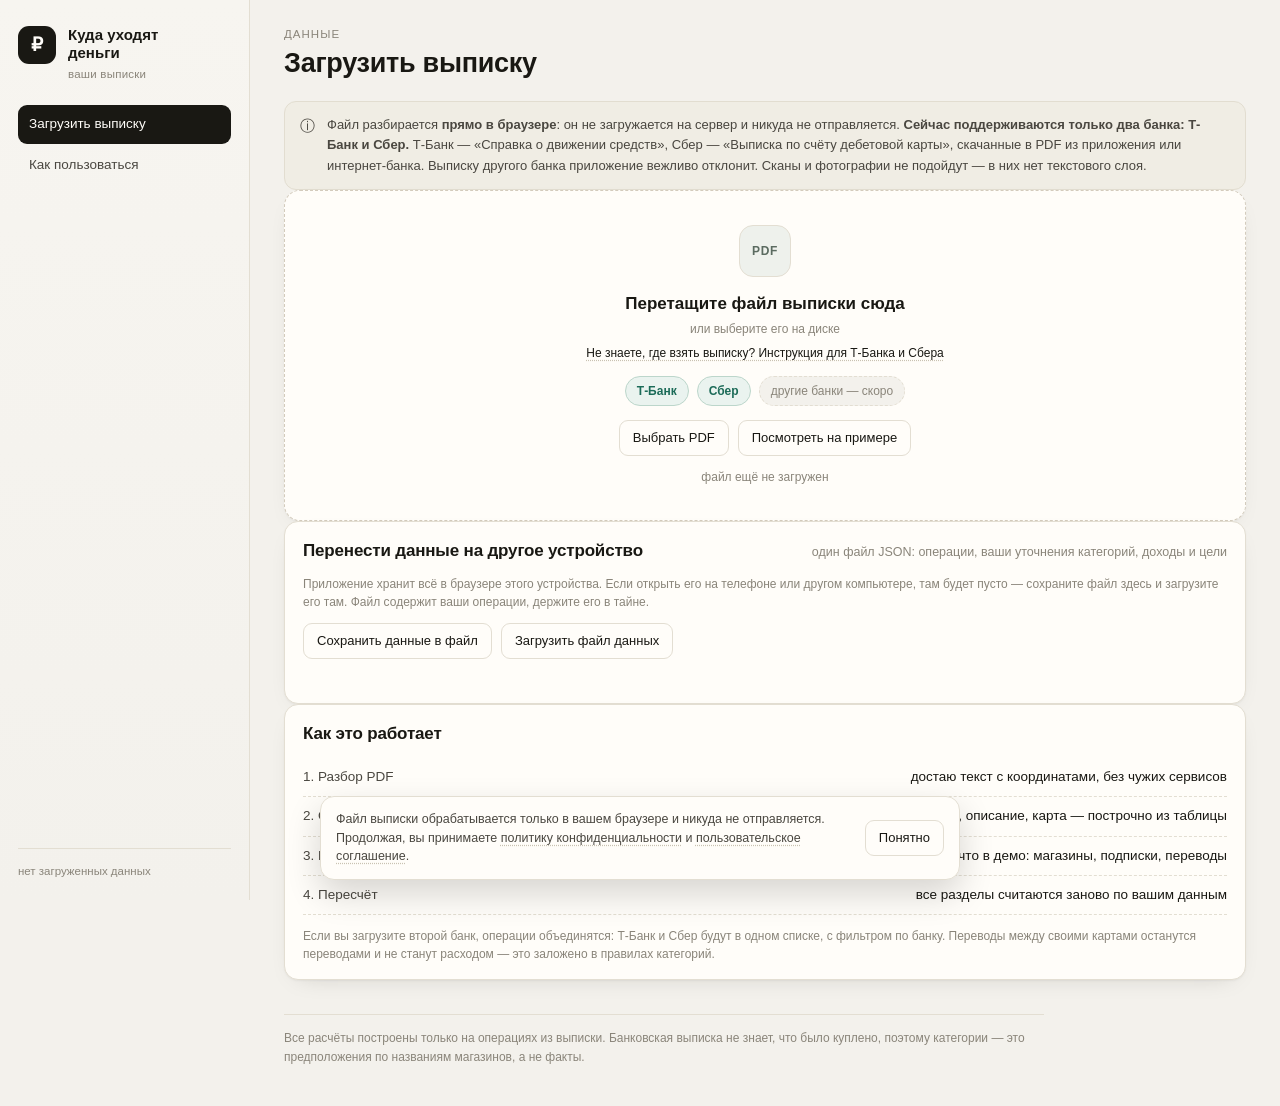
==== commit 8077ec05: "Фикс: горизонтальная прокрутка в узком webview ВК Страница больше не растягивается шире окна, таблиц" ====
--- a/index.html
+++ b/index.html
@@ -475,6 +475,12 @@
 .consent-x{flex:1}
 .consent .btn{white-space:nowrap}
 @media (max-width:720px){ .consent{bottom:calc(72px + env(safe-area-inset-bottom));flex-direction:column;align-items:stretch;gap:10px} }
+
+/* --- защита от горизонтальной прокрутки в узких webview (ВК, Telegram) --- */
+html, body { overflow-x: hidden; }
+.shell { max-width: 100%; }
+/* таблицы в карточках скроллятся внутри карточки, а не растягивают страницу */
+.card:has(> table), .card:has(> .table-wrap) { overflow-x: auto; }
 
 </style>
 </head>
@@ -1859,6 +1865,23 @@
 
 const F = window.FIN;
 const M = F.meta;
+/* ---------------------------------------------------------------
+   Платные функции: пока выключены. Включать только вместе с VK Pay / оплатой
+   на платформах vk.ru и m.vk.ru, и помнить про правило 5.4.1 — в мобильных
+   приложениях iOS/Android интерфейса оплаты быть не должно.
+   canSell() — единственное место, где проверяется, можно ли вообще показывать оплату.
+   --------------------------------------------------------------- */
+const PRO = {
+  enabled: false,      // станет true, когда появятся платные функции и серверная проверка оплаты
+  trialDays: 0,        // пробный период, если основная функциональность станет платной (правило 5.4.3)
+  priceLabel: ""       // «99 ₽ в месяц» — текст, который увидит пользователь
+};
+function canSell() {
+  const p = window.VKCTX || {};
+  if (!PRO.enabled || !PRO.priceLabel) return false;
+  return !p.isMobileApp;   // iOS/Android: оплаты не показываем
+}
+
 const HAS_DATA = !!(F.tx && F.tx.length);
 const nf = new Intl.NumberFormat("ru-RU", { maximumFractionDigits: 0 });
 const nf2 = new Intl.NumberFormat("ru-RU", { maximumFractionDigits: 2 });
@@ -4852,6 +4875,17 @@
 
   var q = new URLSearchParams(location.search);
   var inVK = q.has("vk_app_id") || q.has("vk_user_id") || q.has("vk_platform");
+
+  /* Платформа запуска: понадобится, если появятся платные функции.
+     Правила VK Mini Apps (п. 5.4.1): оплата цифровых ценностей разрешена только
+     в vk.ru и m.vk.ru; в мобильных приложениях для iOS и Android кнопок оплаты быть не должно. */
+  var platform = q.get("vk_platform") || "web";
+  window.VKCTX = {
+    inVK: inVK,
+    platform: platform,
+    isMobileApp: /iphone|ipad|android/i.test(platform),
+    isIOS: /iphone|ipad/i.test(platform)
+  };
   var inFrame = (function () { try { return window.self !== window.top; } catch (e) { return true; } })();
 
   // Внутри ВК и Telegram страница живёт в webview: сообщаем CSS, что мы во фрейме
